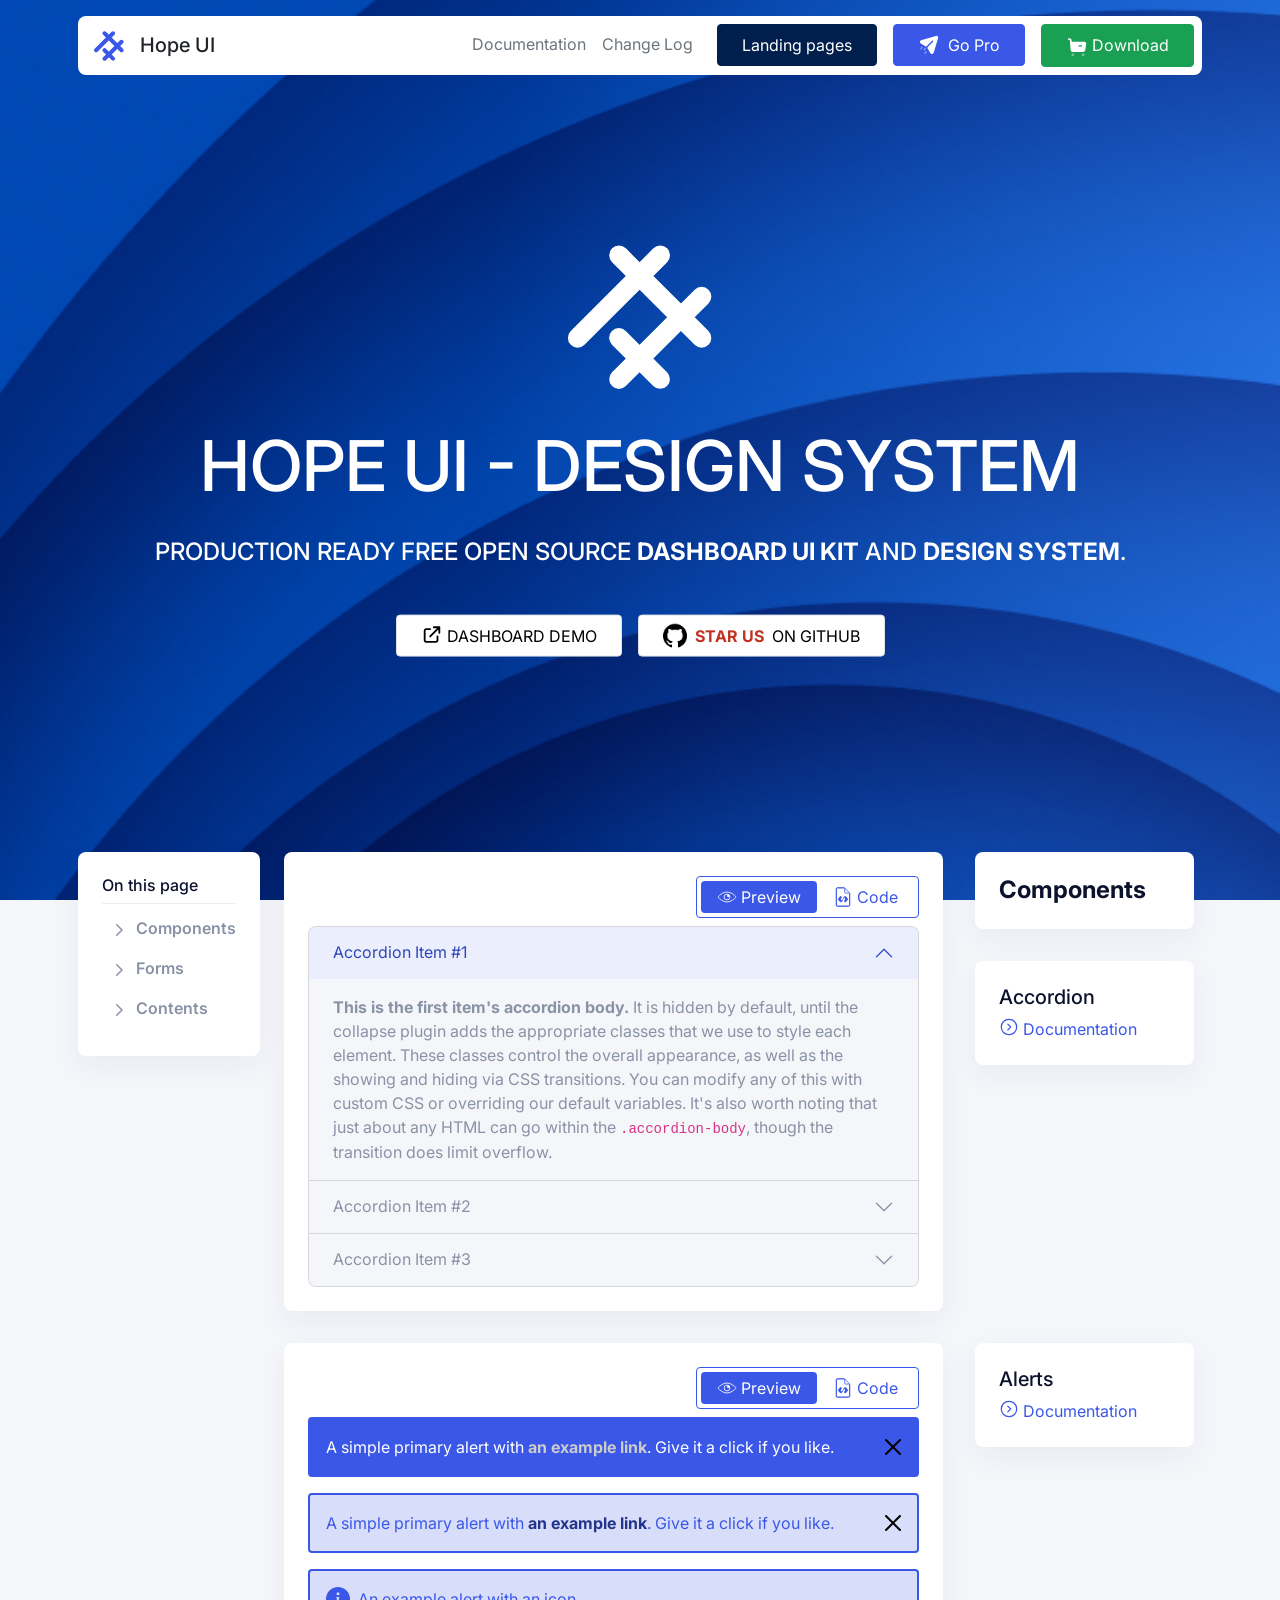
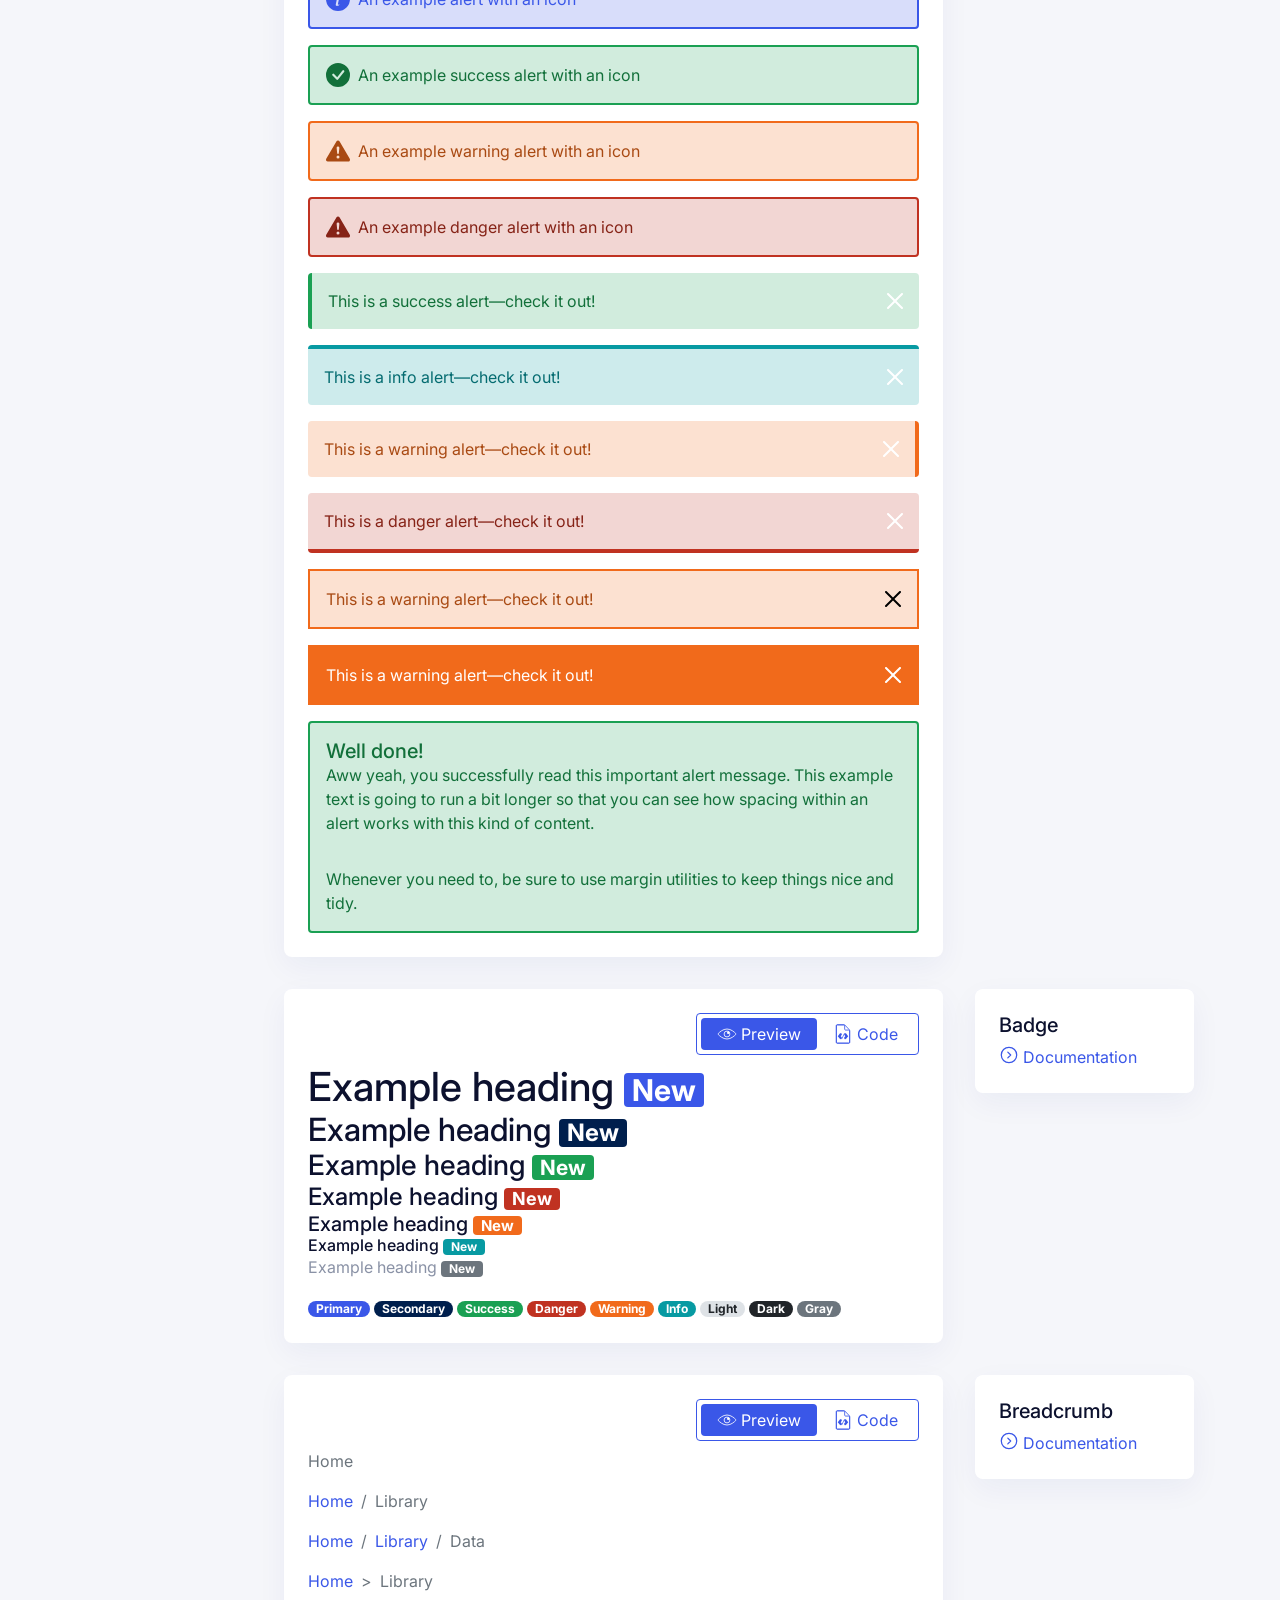
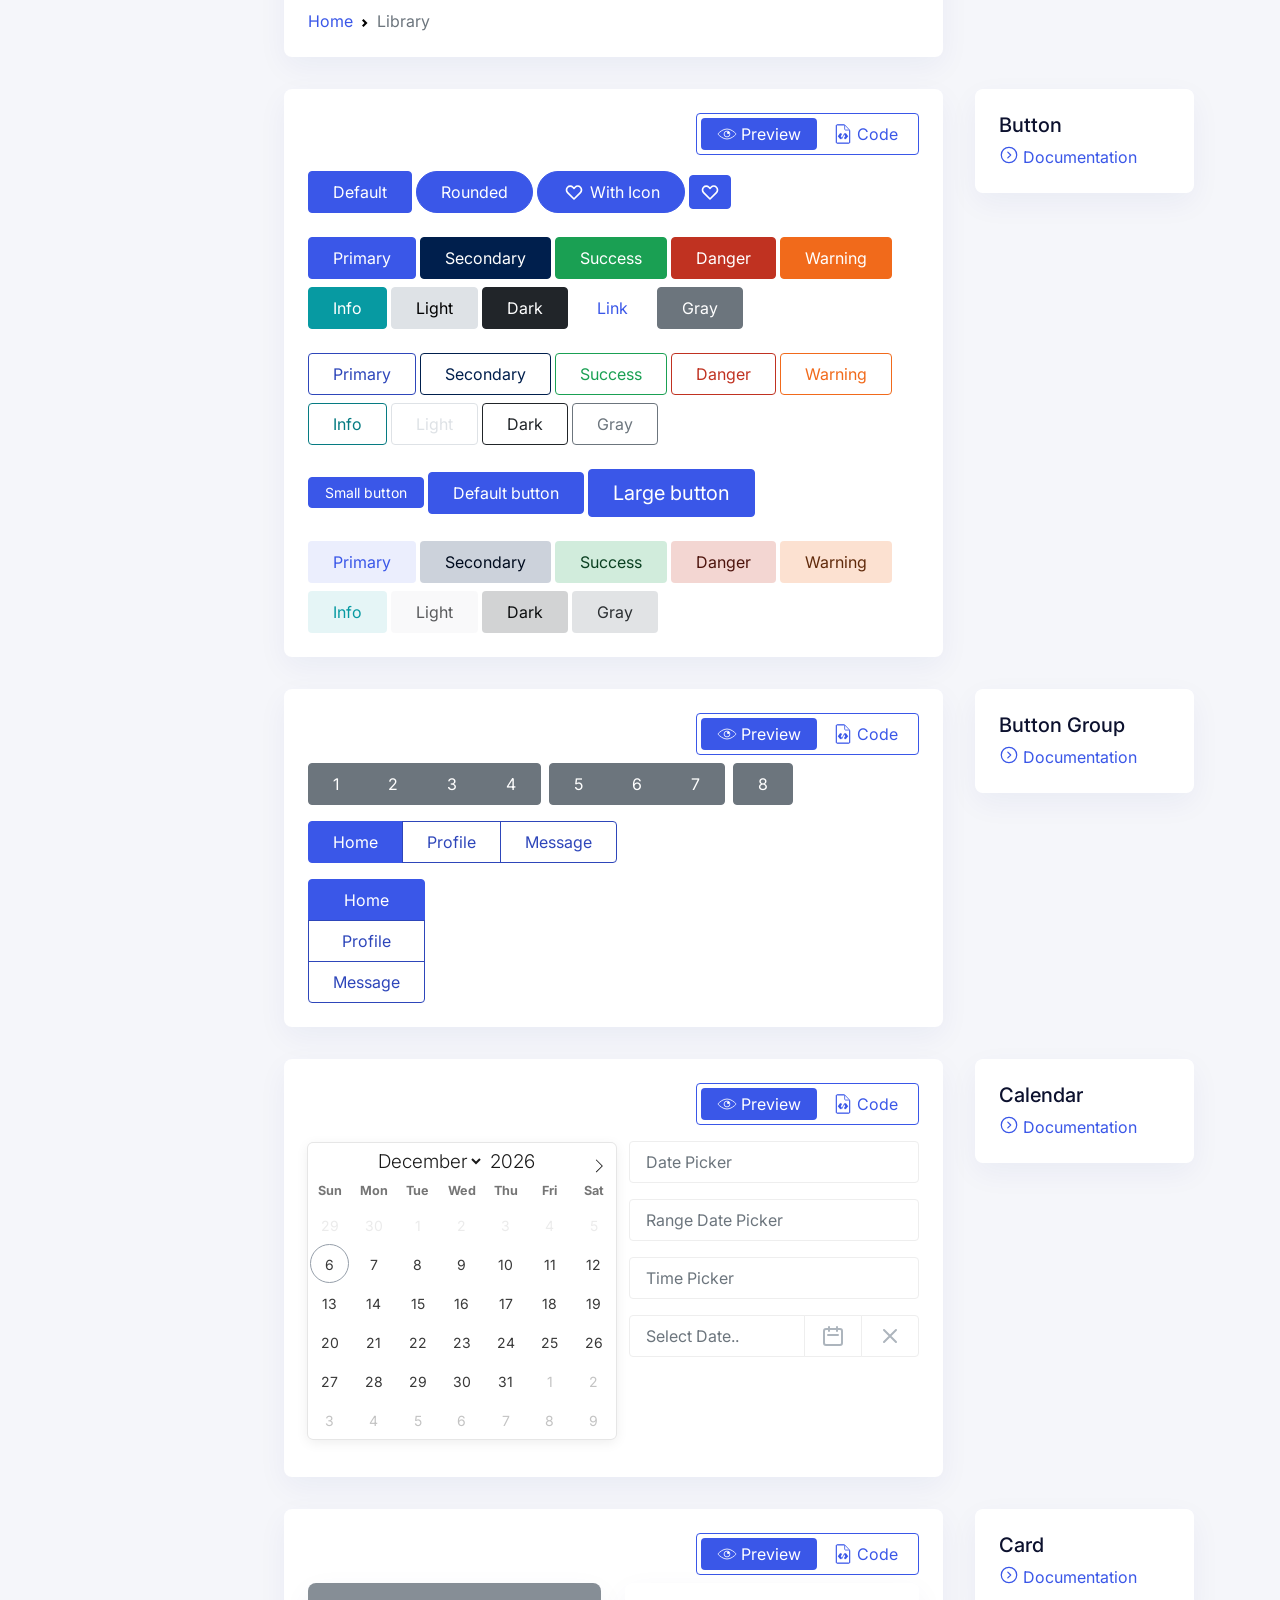
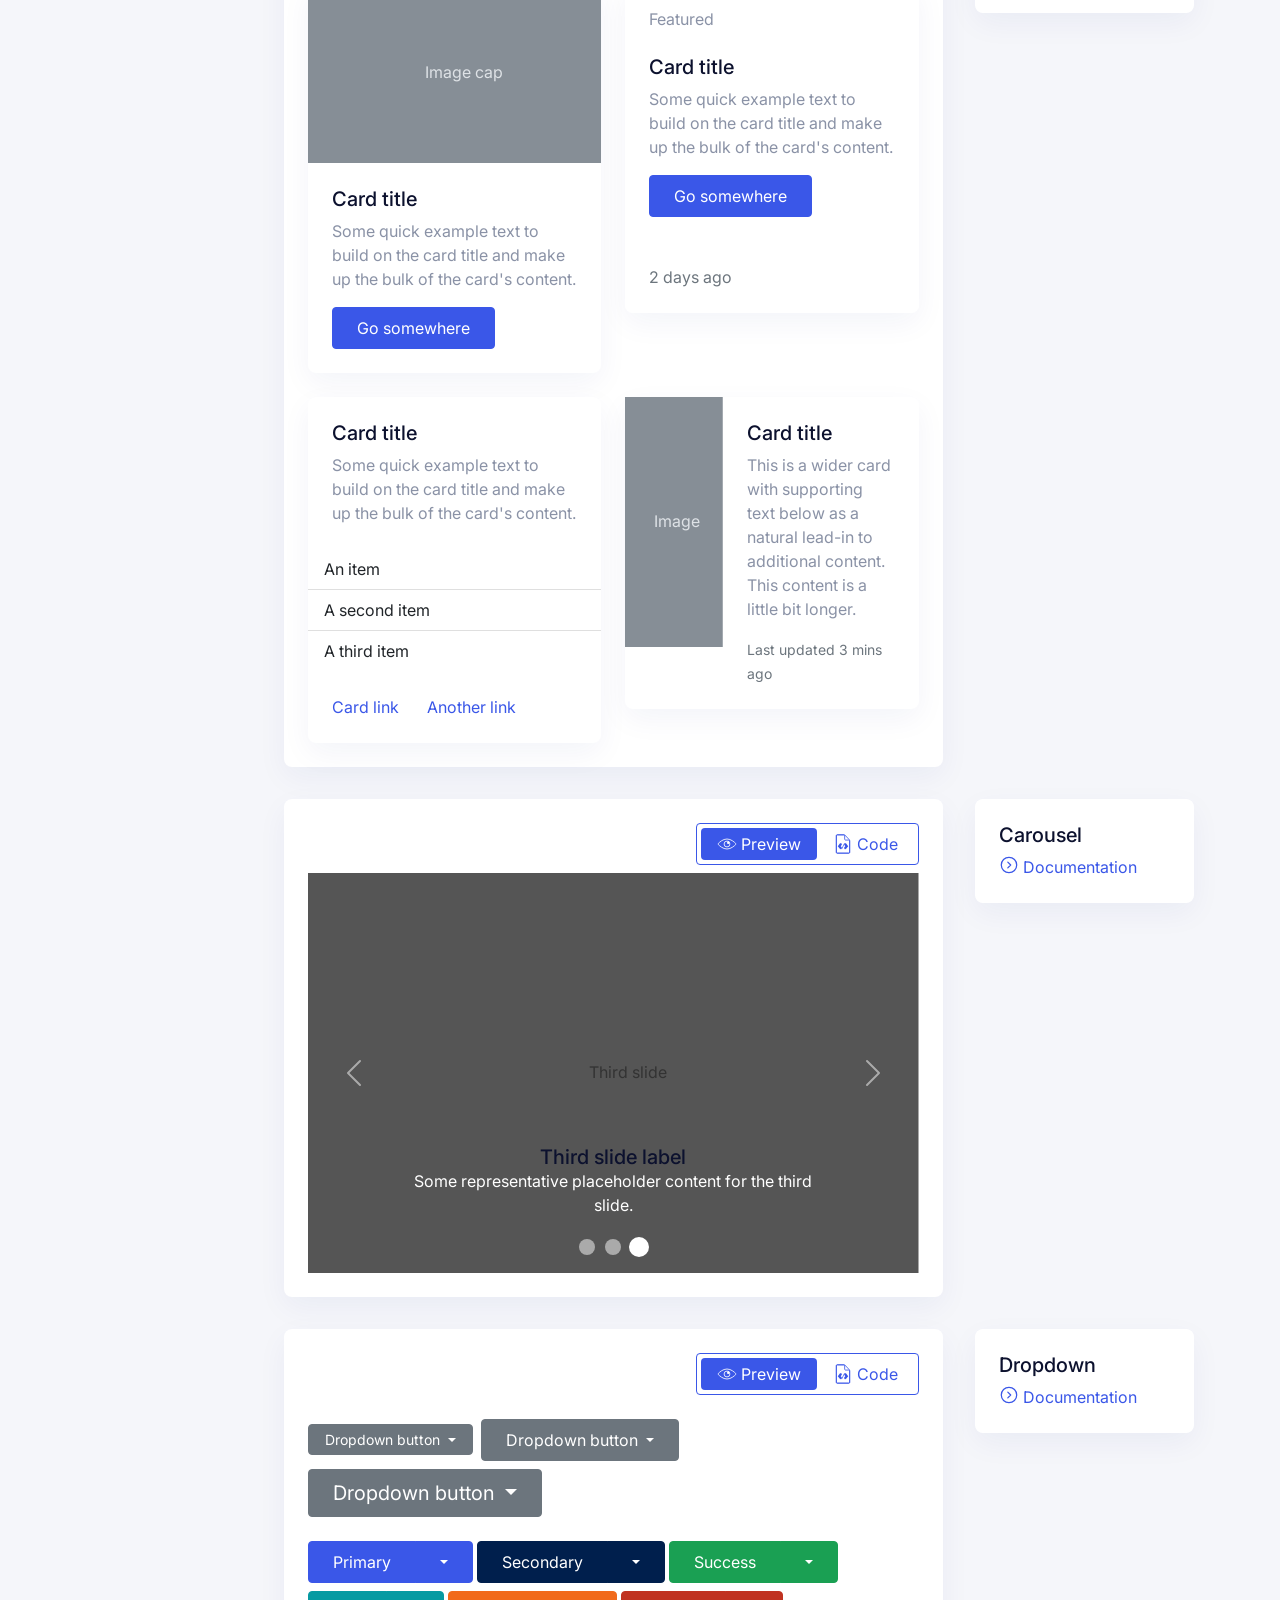
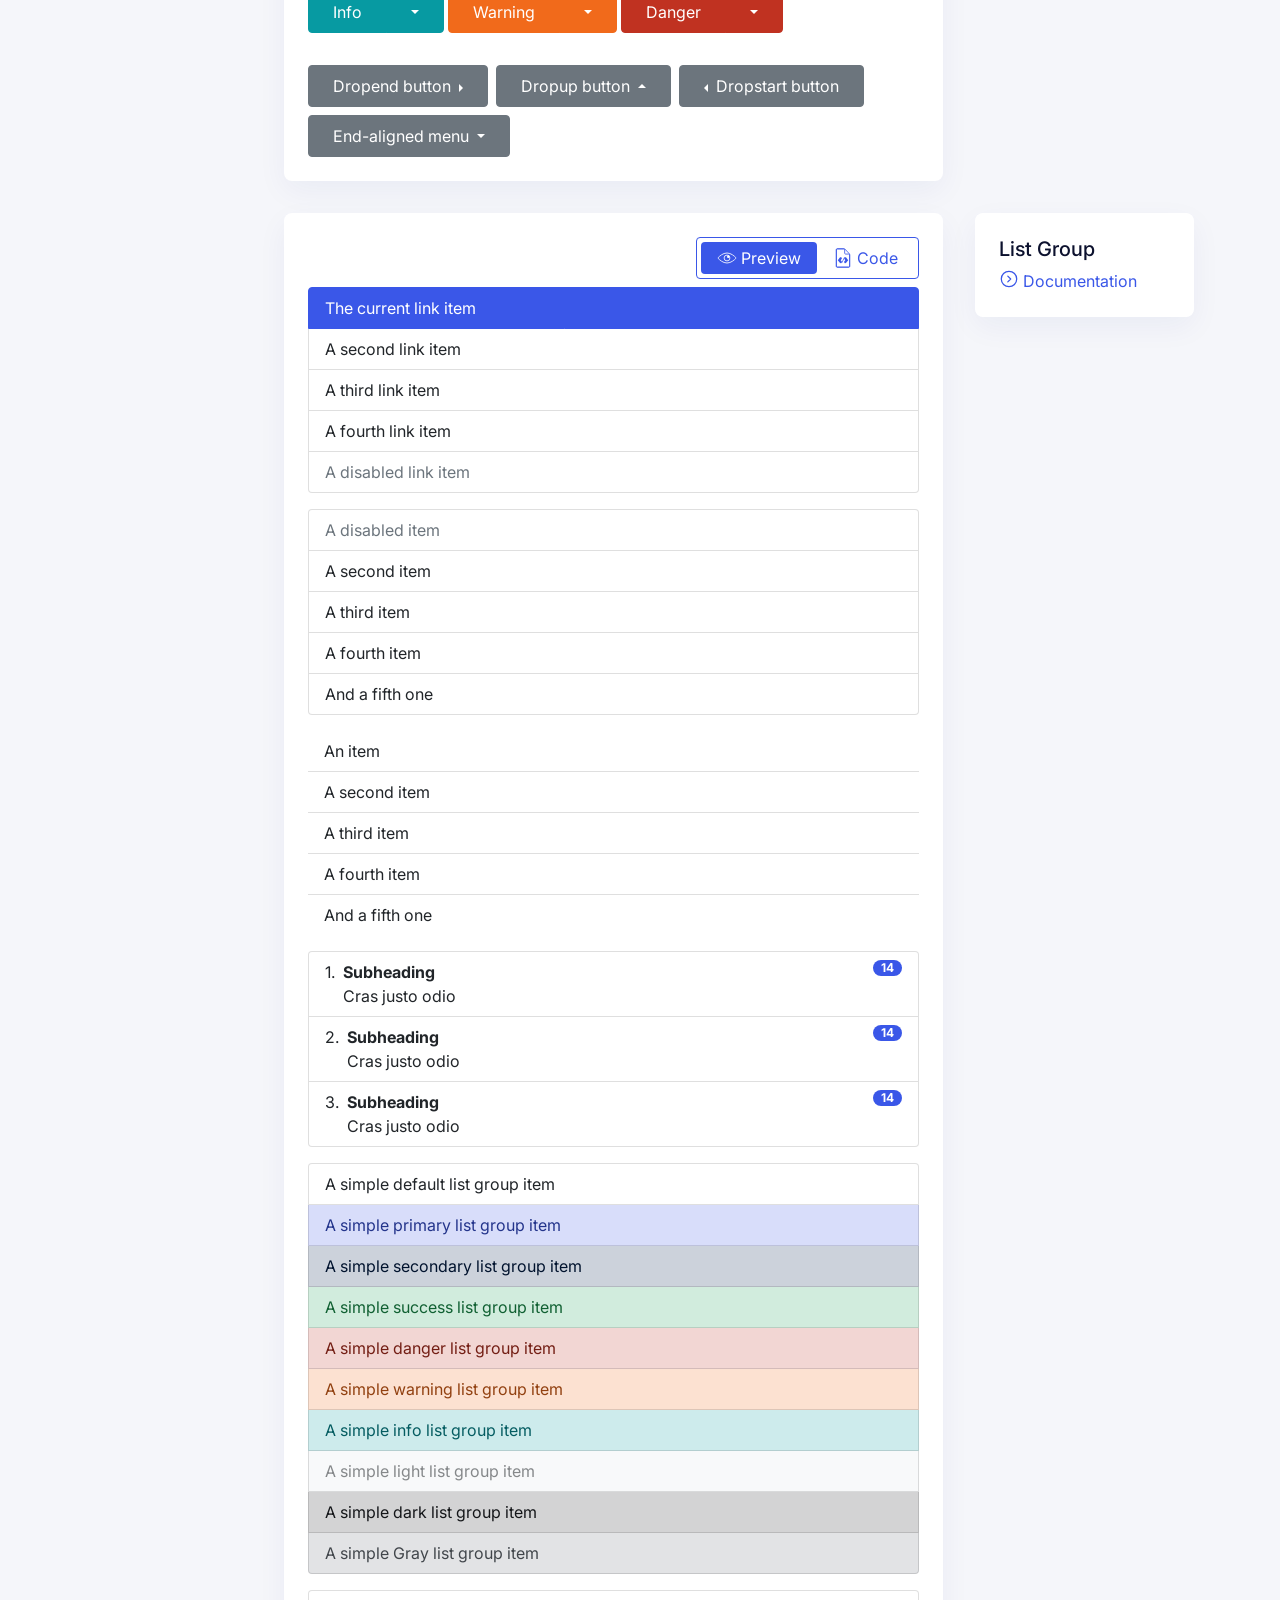
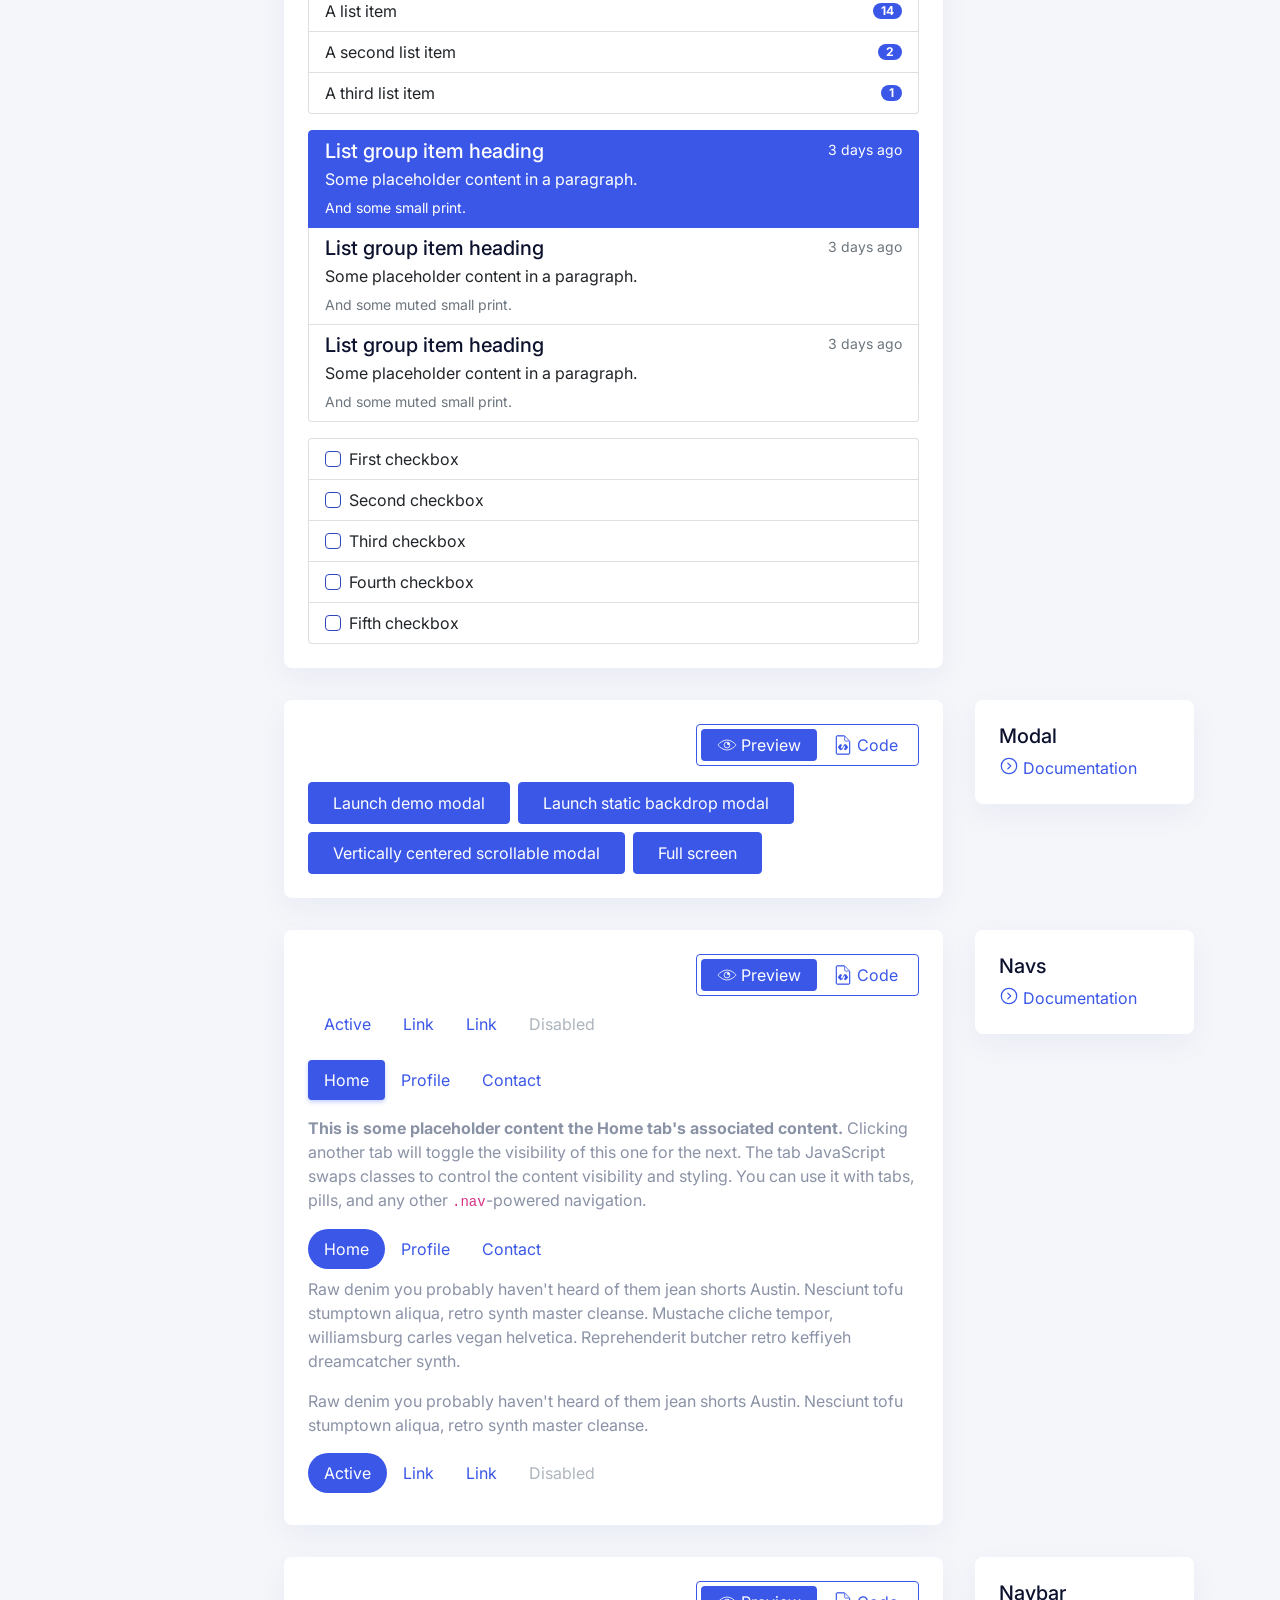
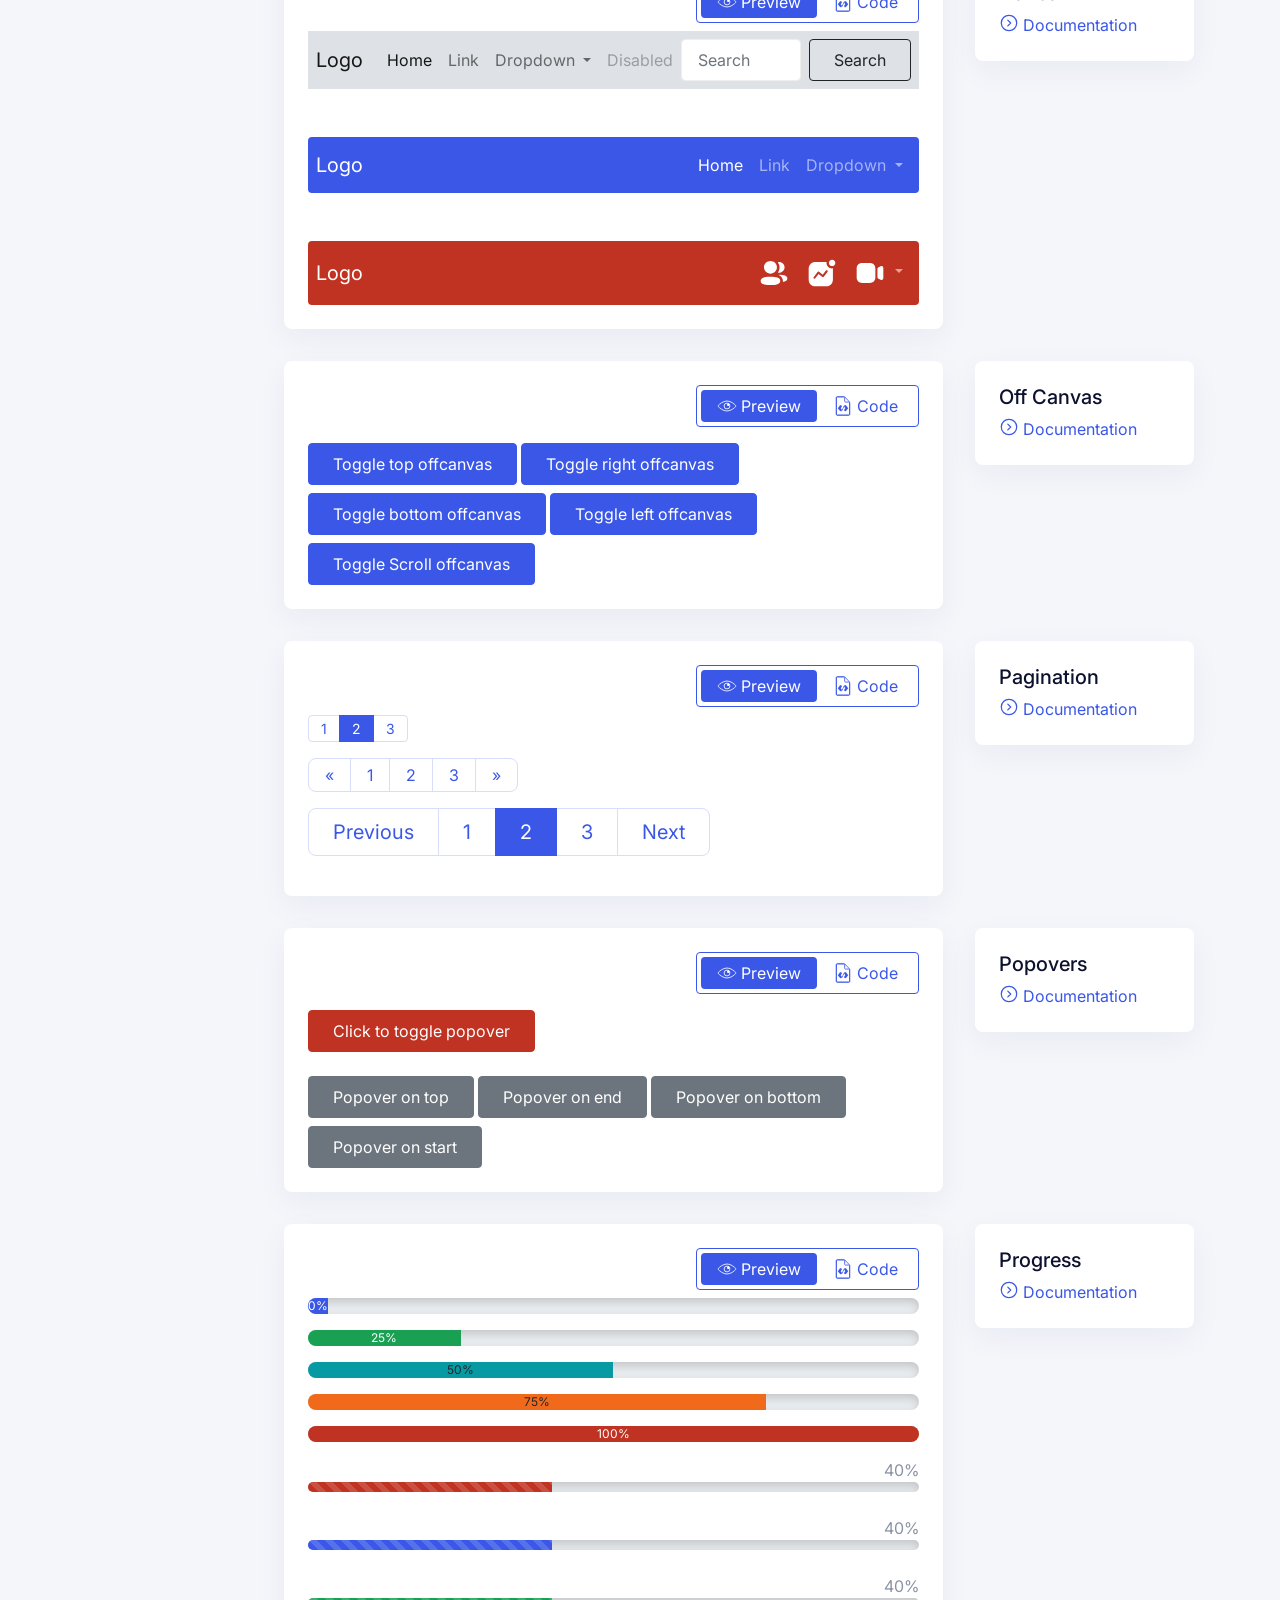
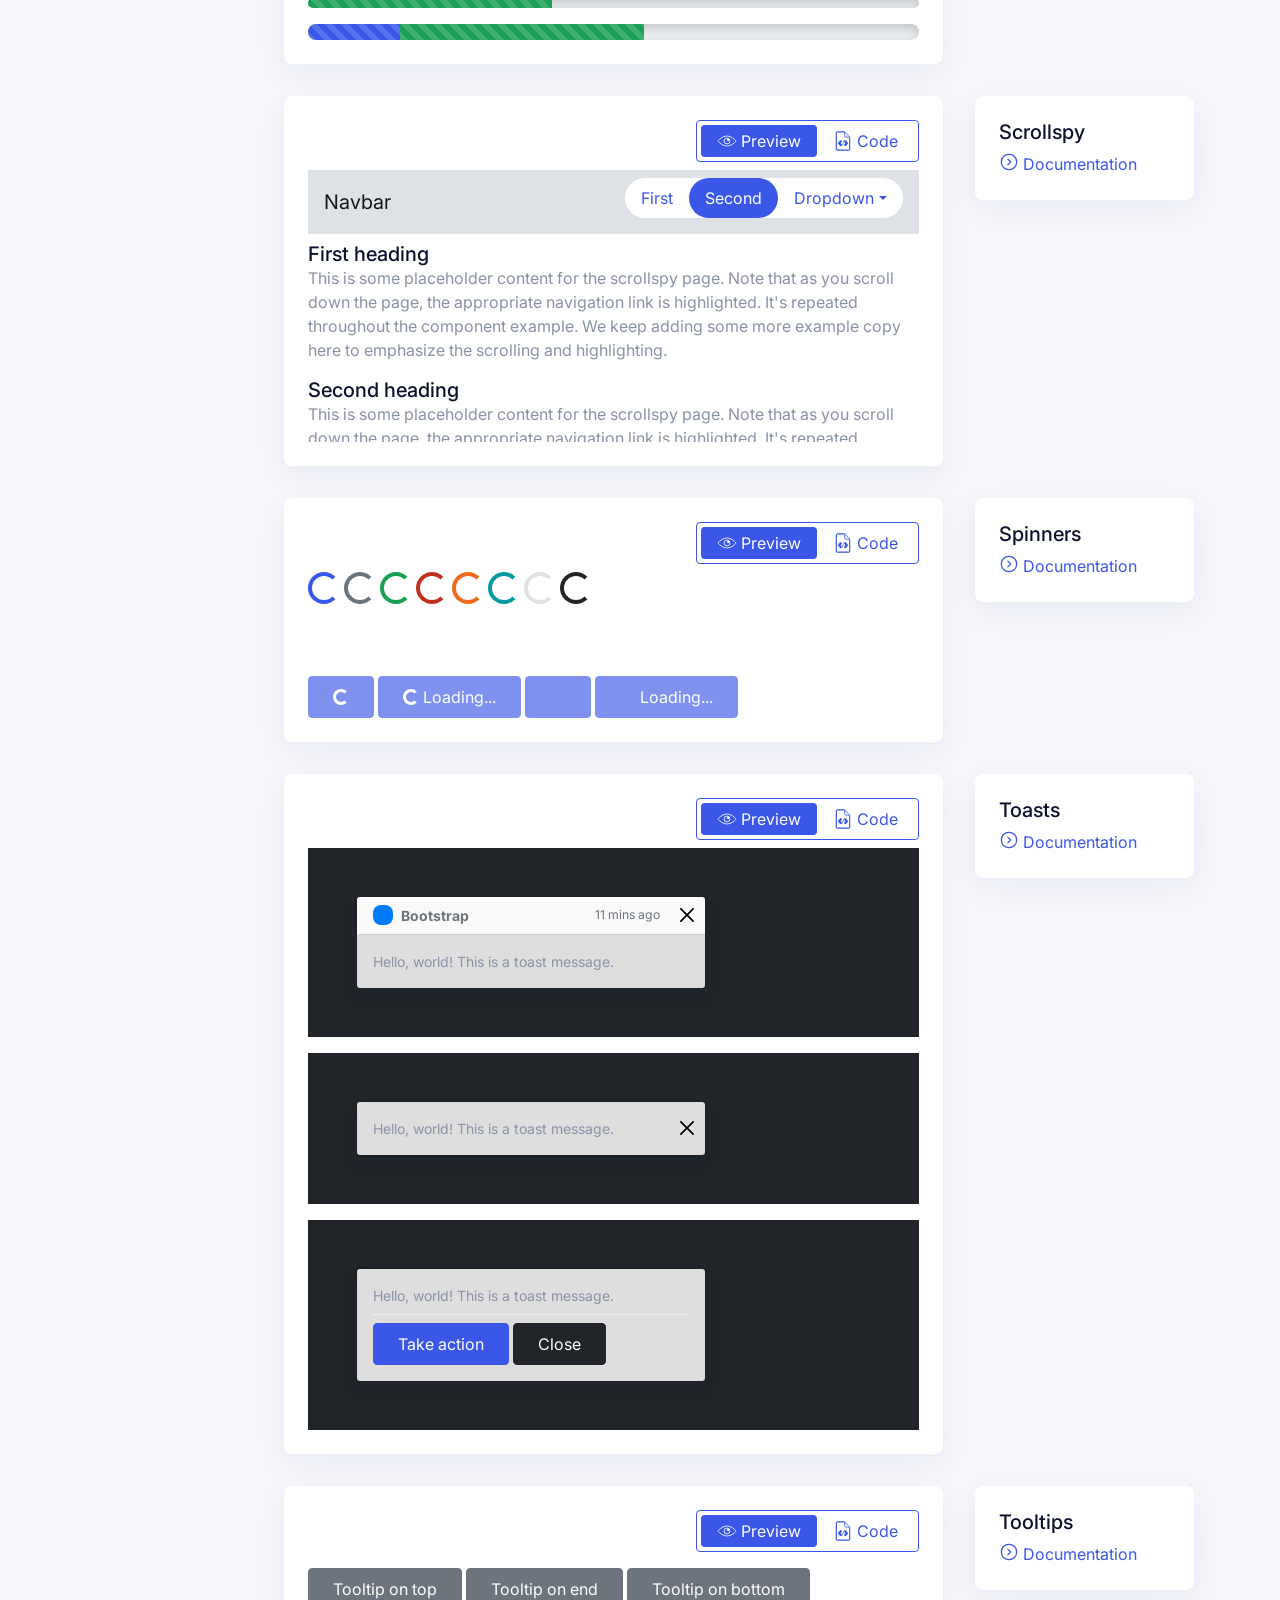
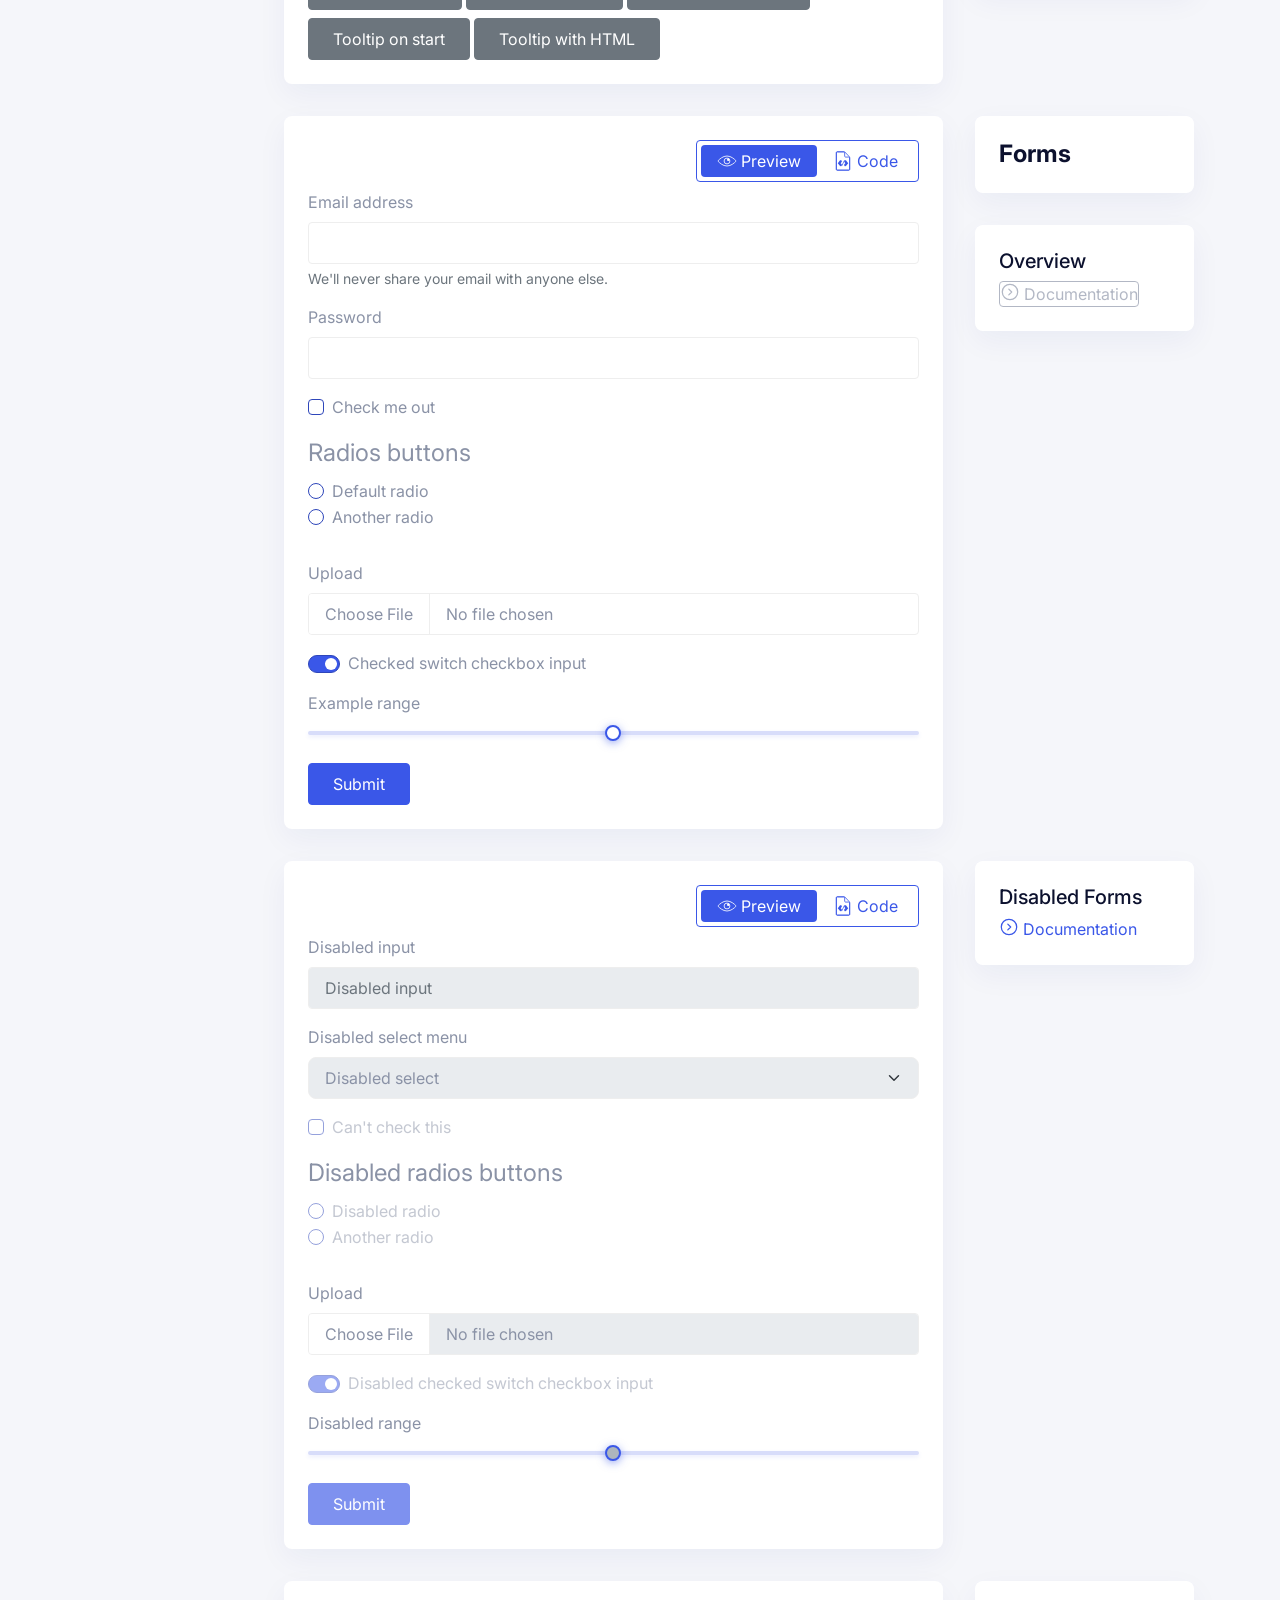
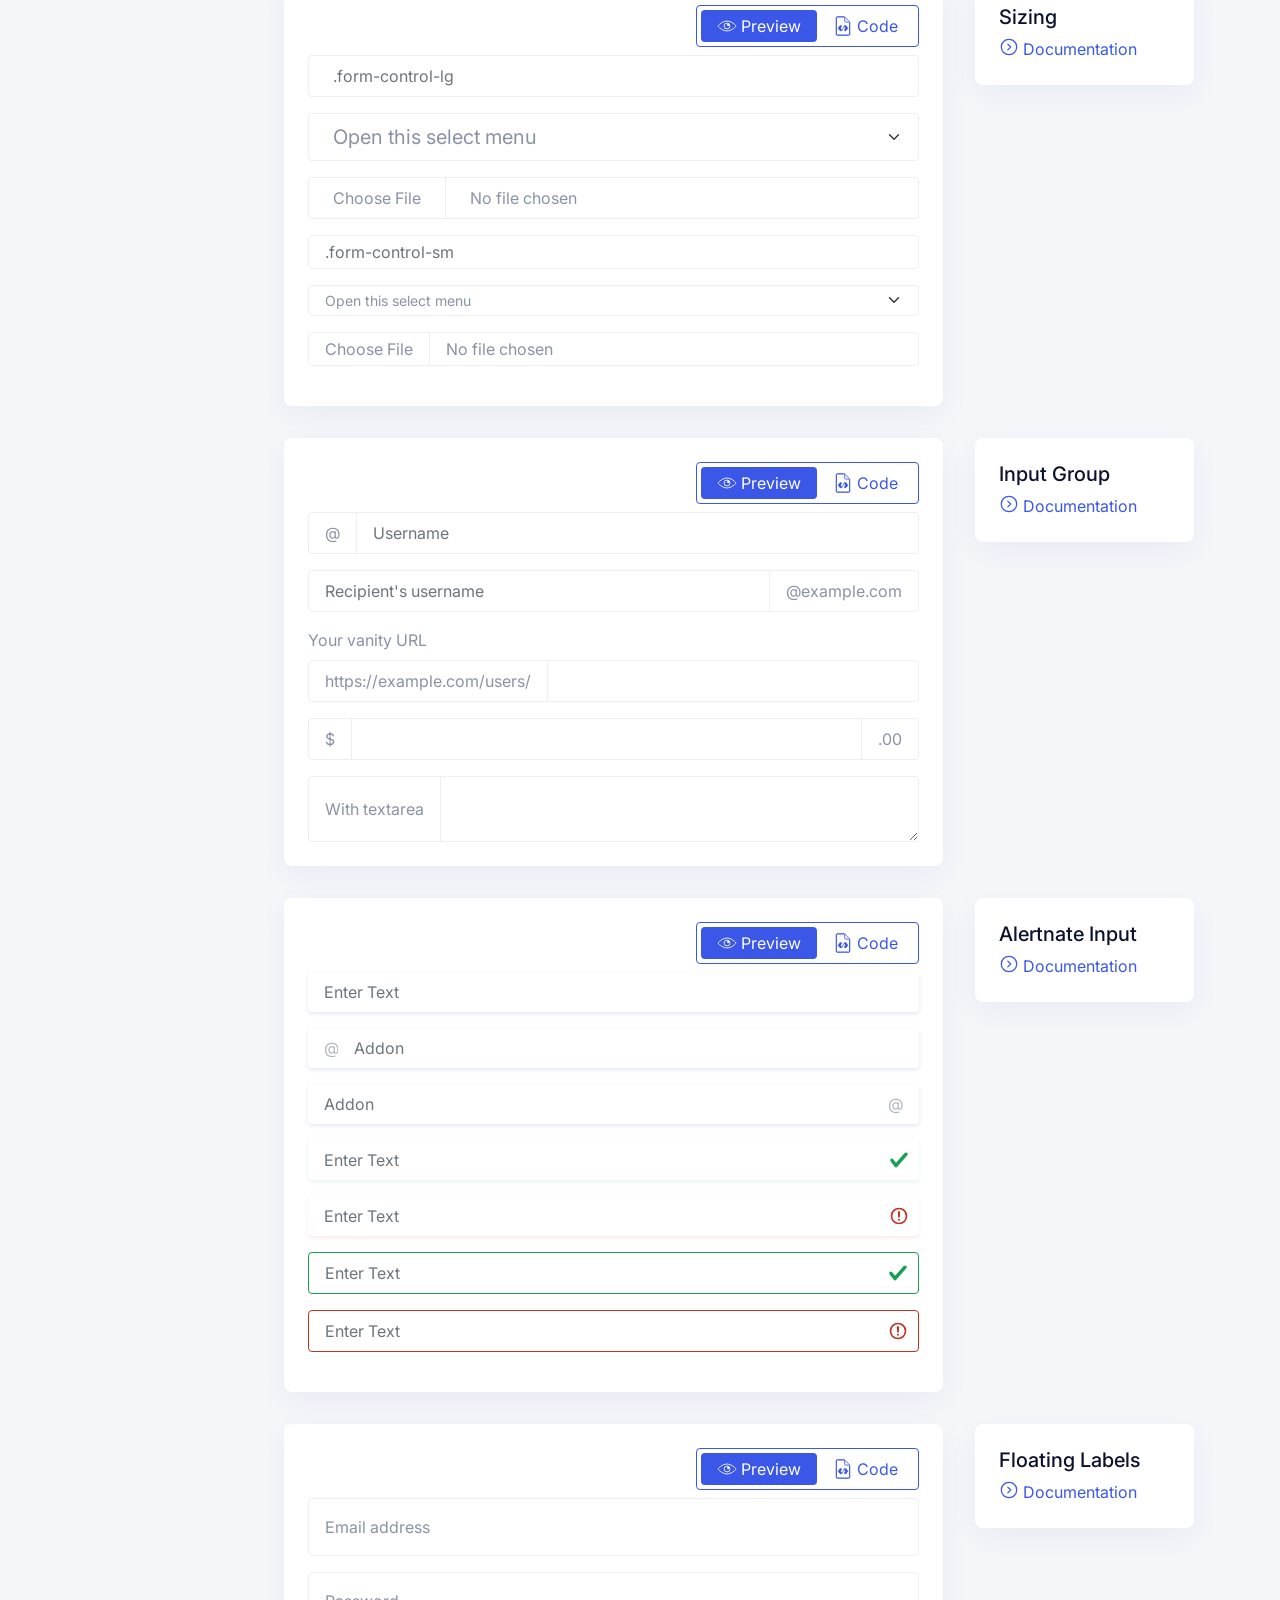
==== html/index.html @ 862b4bd9 "initial test" ====
<!doctype html>
<html lang="en" dir="ltr">
  <head>
    <meta charset="utf-8">
      <meta name="viewport" content="width=device-width, initial-scale=1, shrink-to-fit=no">
      <title>Hope UI | Responsive Bootstrap 5 Admin Dashboard Template</title>
      
      <!-- Favicon -->
      <link rel="shortcut icon" href="./assets/images/favicon.ico">
      
      <!-- Library / Plugin Css Build -->
      <link rel="stylesheet" href="./assets/css/core/libs.min.css">
      
      
      <!-- Hope Ui Design System Css -->
      <link rel="stylesheet" href="./assets/css/hope-ui.min.css?v=4.0.0">
      
      <!-- Custom Css -->
      <link rel="stylesheet" href="./assets/css/custom.min.css?v=4.0.0">
      
      <!-- Dark Css -->
      <link rel="stylesheet" href="./assets/css/dark.min.css">
      
      <!-- Customizer Css -->
      <link rel="stylesheet" href="./assets/css/customizer.min.css">
      
      <!-- RTL Css -->
      <link rel="stylesheet" href="./assets/css/rtl.min.css">
      
      <!-- Flatpickr css -->
      <link rel="stylesheet" href="./assets/vendor/flatpickr/dist/flatpickr.min.css">
      
        <!-- Google Tag Manager -->
        <script>(function(w,d,s,l,i){w[l]=w[l]||[];w[l].push({'gtm.start':
        new Date().getTime(),event:'gtm.js'});var f=d.getElementsByTagName(s)[0],
        j=d.createElement(s),dl=l!='dataLayer'?'&l='+l:'';j.async=true;j.src=
        'https://www.googletagmanager.com/gtm.js?id='+i+dl;f.parentNode.insertBefore(j,f);
        })(window,document,'script','dataLayer','GTM-WNGH9RL');window.tag_manager_event='dashboard-free-preview';window.tag_manager_product='HopeUI';</script>
        <!-- End Google Tag Manager -->
  </head>
  <body class="uikit " data-bs-spy="scroll" data-bs-target="#elements-section" data-bs-offset="0" tabindex="0">
    <!-- loader Start -->
    <div id="loading">
      <div class="loader simple-loader">
          <div class="loader-body">
          </div>
      </div>    </div>
    <!-- loader END -->
    
      <div class="wrapper">
    <span class="uisheet screen-darken"></span>
    <div class="header" style="background: url('./assets/images/dashboard/top-image.jpg'); background-size: cover; background-repeat: no-repeat; height: 100vh;position: relative;">
        <div class="main-img">
            <div class="container">
                <svg class="icon-150"  width="150" viewBox="0 0 55 55" fill="none" xmlns="http://www.w3.org/2000/svg">
                    <rect x="-0.423828" y="34.5762" width="50" height="7.14286" rx="3.57143" transform="rotate(-45 -0.423828 34.5762)" fill="white"/>
                    <rect x="14.7295" y="49.7266" width="50" height="7.14286" rx="3.57143" transform="rotate(-45 14.7295 49.7266)" fill="white"/>
                    <rect x="19.7432" y="29.4902" width="28.5714" height="7.14286" rx="3.57143" transform="rotate(45 19.7432 29.4902)" fill="white"/>
                    <rect x="19.7783" y="-0.779297" width="50" height="7.14286" rx="3.57143" transform="rotate(45 19.7783 -0.779297)" fill="white"/>
                </svg>
                <h1 class="my-4">
                    <span>Hope UI - Design System</span>
                </h1>
                <h4 class="mb-5 text-white">Production ready FREE Open Source <b>Dashboard UI Kit</b> and <b>Design System</b>.</h4>
                <div class="d-flex justify-content-center align-items-center">
                    <div>
                        <a class="bg-white btn btn-light d-flex" target="_blank" href="./dashboard/index.html">
                        <svg  width="22"  class="me-1 icon-22" xmlns="http://www.w3.org/2000/svg" fill="none" viewBox="0 0 24 24" stroke="currentColor">
                            <path stroke-linecap="round" stroke-linejoin="round" stroke-width="2" d="M10 6H6a2 2 0 00-2 2v10a2 2 0 002 2h10a2 2 0 002-2v-4M14 4h6m0 0v6m0-6L10 14" />
                        </svg>
                        Dashboard Demo</a>
                    </div>
                    <div class="ms-3">
                        <a class="bg-white btn btn-light d-flex" target="_blank" href="https://github.com/iqonicdesignofficial/hope-ui-design-system"><img src="./assets/images/brands/23.png" width="24px" height="24px"><span class="mx-2 text-danger fw-bold">STAR US</span> <span>ON GITHUB</span></a>
                    </div>
                </div>

            </div>
        </div>
        <div class="container">
            <nav class="rounded nav navbar navbar-expand-lg navbar-light top-1">
                <div class="container-fluid">
                    <a class="mx-2 navbar-brand" href="#">
                        
                        <!--Logo start-->
                        <div class="logo-main">
                            <div class="logo-normal">
                                <svg class="text-primary icon-30" viewBox="0 0 30 30" fill="none" xmlns="http://www.w3.org/2000/svg">
                                    <rect x="-0.757324" y="19.2427" width="28" height="4" rx="2" transform="rotate(-45 -0.757324 19.2427)" fill="currentColor"/>
                                    <rect x="7.72803" y="27.728" width="28" height="4" rx="2" transform="rotate(-45 7.72803 27.728)" fill="currentColor"/>
                                    <rect x="10.5366" y="16.3945" width="16" height="4" rx="2" transform="rotate(45 10.5366 16.3945)" fill="currentColor"/>
                                    <rect x="10.5562" y="-0.556152" width="28" height="4" rx="2" transform="rotate(45 10.5562 -0.556152)" fill="currentColor"/>
                                </svg>
                            </div>
                            <div class="logo-mini">
                                <svg class="text-primary icon-30" viewBox="0 0 30 30" fill="none" xmlns="http://www.w3.org/2000/svg">
                                    <rect x="-0.757324" y="19.2427" width="28" height="4" rx="2" transform="rotate(-45 -0.757324 19.2427)" fill="currentColor"/>
                                    <rect x="7.72803" y="27.728" width="28" height="4" rx="2" transform="rotate(-45 7.72803 27.728)" fill="currentColor"/>
                                    <rect x="10.5366" y="16.3945" width="16" height="4" rx="2" transform="rotate(45 10.5366 16.3945)" fill="currentColor"/>
                                    <rect x="10.5562" y="-0.556152" width="28" height="4" rx="2" transform="rotate(45 10.5562 -0.556152)" fill="currentColor"/>
                                </svg>
                            </div>
                        </div>
                        <!--logo End-->
                        
                        
                        
                        
                        <h5 class="logo-title">Hope UI</h5>
                    </a>
                    <button class="navbar-toggler" type="button" data-bs-toggle="collapse" data-bs-target="#navbar-2" aria-controls="navbar-2" aria-expanded="false" aria-label="Toggle navigation">
                        <span class="navbar-toggler-icon"></span>
                    </button>
                    <div class="collapse navbar-collapse" id="navbar-2">
                        <ul class="mb-2 navbar-nav ms-auto mb-lg-0 d-flex align-items-start">
                            <li class="nav-item">
                                <a class="nav-link" aria-current="page" href="https://templates.iqonic.design/hope-ui/documentation/html/dist/main/" target="_blank">Documentation</a>
                            </li>
                            <li class="nav-item me-3">
                                <a class="nav-link" aria-current="page" href="https://templates.iqonic.design/hope-ui/documentation/html/dist/main/change-log.html" target="_blank">Change Log</a>
                            </li>
                              <li class="nav-item me-3">
                                <a class="btn btn-secondary d-flex align-items-center" aria-current="page" href="./landing-pages/index.html" target="_blank">
                                    Landing pages
                                </a>
                            </li>
                            <li class="nav-item me-3">
                                <a class="btn btn-primary d-flex align-items-center" aria-current="page" href="https://hopeui.iqonic.design/pro/" target="_blank">

                                    <svg class="icon-22 me-2" width="22"  viewBox="0 0 24 24" fill="none" xmlns="http://www.w3.org/2000/svg">
                                        <path d="M21.4274 2.5783C20.9274 2.0673 20.1874 1.8783 19.4974 2.0783L3.40742 6.7273C2.67942 6.9293 2.16342 7.5063 2.02442 8.2383C1.88242 8.9843 2.37842 9.9323 3.02642 10.3283L8.05742 13.4003C8.57342 13.7163 9.23942 13.6373 9.66642 13.2093L15.4274 7.4483C15.7174 7.1473 16.1974 7.1473 16.4874 7.4483C16.7774 7.7373 16.7774 8.2083 16.4874 8.5083L10.7164 14.2693C10.2884 14.6973 10.2084 15.3613 10.5234 15.8783L13.5974 20.9283C13.9574 21.5273 14.5774 21.8683 15.2574 21.8683C15.3374 21.8683 15.4274 21.8683 15.5074 21.8573C16.2874 21.7583 16.9074 21.2273 17.1374 20.4773L21.9074 4.5083C22.1174 3.8283 21.9274 3.0883 21.4274 2.5783Z" fill="currentColor"></path>
                                        <path opacity="0.4" fill-rule="evenodd" clip-rule="evenodd" d="M3.01049 16.8079C2.81849 16.8079 2.62649 16.7349 2.48049 16.5879C2.18749 16.2949 2.18749 15.8209 2.48049 15.5279L3.84549 14.1619C4.13849 13.8699 4.61349 13.8699 4.90649 14.1619C5.19849 14.4549 5.19849 14.9299 4.90649 15.2229L3.54049 16.5879C3.39449 16.7349 3.20249 16.8079 3.01049 16.8079ZM6.77169 18.0003C6.57969 18.0003 6.38769 17.9273 6.24169 17.7803C5.94869 17.4873 5.94869 17.0133 6.24169 16.7203L7.60669 15.3543C7.89969 15.0623 8.37469 15.0623 8.66769 15.3543C8.95969 15.6473 8.95969 16.1223 8.66769 16.4153L7.30169 17.7803C7.15569 17.9273 6.96369 18.0003 6.77169 18.0003ZM7.02539 21.5683C7.17139 21.7153 7.36339 21.7883 7.55539 21.7883C7.74739 21.7883 7.93939 21.7153 8.08539 21.5683L9.45139 20.2033C9.74339 19.9103 9.74339 19.4353 9.45139 19.1423C9.15839 18.8503 8.68339 18.8503 8.39039 19.1423L7.02539 20.5083C6.73239 20.8013 6.73239 21.2753 7.02539 21.5683Z" fill="currentColor"></path>
                                    </svg>
                                    Go Pro
                                </a>
                            </li>
                            <li class="nav-item">
                                <a class="btn btn-success" aria-current="page" href="https://iqonic.design/product/admin-templates/hope-ui-admin-free-open-source-bootstrap-admin-template/" target="_blank">
                                    <svg class="icon-22" width="22" height="22" viewBox="0 0 24 24" fill="none" xmlns="http://www.w3.org/2000/svg">
                                        <path opacity="0.4" fill-rule="evenodd" clip-rule="evenodd" d="M5.91064 20.5886C5.91064 19.7486 6.59064 19.0686 7.43064 19.0686C8.26064 19.0686 8.94064 19.7486 8.94064 20.5886C8.94064 21.4186 8.26064 22.0986 7.43064 22.0986C6.59064 22.0986 5.91064 21.4186 5.91064 20.5886ZM17.1606 20.5886C17.1606 19.7486 17.8406 19.0686 18.6806 19.0686C19.5106 19.0686 20.1906 19.7486 20.1906 20.5886C20.1906 21.4186 19.5106 22.0986 18.6806 22.0986C17.8406 22.0986 17.1606 21.4186 17.1606 20.5886Z" fill="currentColor"></path>
                                        <path fill-rule="evenodd" clip-rule="evenodd" d="M20.1907 6.34909C20.8007 6.34909 21.2007 6.55909 21.6007 7.01909C22.0007 7.47909 22.0707 8.13909 21.9807 8.73809L21.0307 15.2981C20.8507 16.5591 19.7707 17.4881 18.5007 17.4881H7.59074C6.26074 17.4881 5.16074 16.4681 5.05074 15.1491L4.13074 4.24809L2.62074 3.98809C2.22074 3.91809 1.94074 3.52809 2.01074 3.12809C2.08074 2.71809 2.47074 2.44809 2.88074 2.50809L5.26574 2.86809C5.60574 2.92909 5.85574 3.20809 5.88574 3.54809L6.07574 5.78809C6.10574 6.10909 6.36574 6.34909 6.68574 6.34909H20.1907ZM14.1307 11.5481H16.9007C17.3207 11.5481 17.6507 11.2081 17.6507 10.7981C17.6507 10.3781 17.3207 10.0481 16.9007 10.0481H14.1307C13.7107 10.0481 13.3807 10.3781 13.3807 10.7981C13.3807 11.2081 13.7107 11.5481 14.1307 11.5481Z" fill="currentColor"></path>
                                    </svg>
                                    Download
                                </a>
                            </li>
                        </ul>
                    </div>
                </div>
            </nav>
        </div>
    </div>
    <div class="container body-class-1">
        <aside class="mb-5 mobile-offcanvas bd-aside card iq-document-card sticky-xl-top text-muted align-self-start" id="left-side-bar">
            <div class="p-0 offcanvas-header">  
                <button class="btn-close float-end"></button>
            </div>
            <h2 class="pb-2 h6 border-bottom">On this page</h2>
            <nav class="small" id="elements-section">
                <ul class="mb-0 list-unstyled">
                    <li class="mt-2">
                        <button class="btn d-inline-flex align-items-center collapsed" data-bs-toggle="collapse" aria-expanded="false" data-bs-target="#components-collapse" aria-controls="components-collapse">
                            <i class="right-icon me-2">
                                <svg class="icon-18" xmlns="http://www.w3.org/2000/svg" width="18" fill="none" viewBox="0 0 24 24" stroke="currentColor">
                                    <path stroke-linecap="round" stroke-linejoin="round" stroke-width="2" d="M9 5l7 7-7 7"></path>
                                </svg>
                            </i>
                            Components
                        </button>
                        <ul class="list-unstyled ps-3 collapse" id="components-collapse" style="">
                            <li><a class="rounded nav-link d-inline-flex align-items-center" href="#accordion">Accordion</a></li>
                            <li><a class="rounded nav-link d-inline-flex align-items-center" href="#alerts">Alerts</a></li>
                            <li><a class="rounded nav-link d-inline-flex align-items-center" href="#badge">Badge</a></li>
                            <li><a class="rounded nav-link d-inline-flex align-items-center" href="#breadcrumb">Breadcrumb</a></li>
                            <li><a class="rounded nav-link d-inline-flex align-items-center" href="#buttons">Buttons</a></li>
                            <li><a class="rounded nav-link d-inline-flex align-items-center" href="#button-group">Button Group</a></li>
                            <li><a class="rounded nav-link d-inline-flex align-items-center" href="#calendar">Calendar</a></li>
                            <li><a class="rounded nav-link d-inline-flex align-items-center" href="#card">Card</a></li>
                            <li><a class="rounded nav-link d-inline-flex align-items-center" href="#carousel">Carousel</a></li>
                            <li><a class="rounded nav-link d-inline-flex align-items-center" href="#dropdowns">Dropdowns</a></li>
                            <li><a class="rounded nav-link d-inline-flex align-items-center" href="#list-group">List Group</a></li>
                            <li><a class="rounded nav-link d-inline-flex align-items-center" href="#modal">Modal</a></li>
                            <li><a class="rounded nav-link d-inline-flex align-items-center" href="#navs">Navs</a></li>
                            <li><a class="rounded nav-link d-inline-flex align-items-center" href="#navbar">Navbar</a></li>
                            <li><a class="rounded nav-link d-inline-flex align-items-center" href="#off-canvas">Off Canvas</a></li>
                            <li><a class="rounded nav-link d-inline-flex align-items-center" href="#pagination">Pagination</a></li>
                            <li><a class="rounded nav-link d-inline-flex align-items-center" href="#popovers">Popovers</a></li>
                            <li><a class="rounded nav-link d-inline-flex align-items-center" href="#progress">Progress</a></li>
                            <li><a class="rounded nav-link d-inline-flex align-items-center" href="#scrollspy">Scrollspy</a></li>
                            <li><a class="rounded nav-link d-inline-flex align-items-center" href="#spinners">Spinners</a></li>
                            <li><a class="rounded nav-link d-inline-flex align-items-center" href="#toasts">Toasts</a></li>
                            <li><a class="rounded nav-link d-inline-flex align-items-center" href="#tooltips">Tooltips</a></li>
                        </ul>
                    </li>
                    <li class="my-2">
                        <button class="btn d-inline-flex align-items-center collapsed" data-bs-toggle="collapse" aria-expanded="false" data-bs-target="#forms-collapse" aria-controls="forms-collapse">
                            <i class="right-icon me-2">
                                <svg class="icon-18" xmlns="http://www.w3.org/2000/svg" width="18" fill="none" viewBox="0 0 24 24" stroke="currentColor">
                                    <path stroke-linecap="round" stroke-linejoin="round" stroke-width="2" d="M9 5l7 7-7 7"></path>
                                </svg>
                            </i>
                            Forms
                        </button>
                        <ul class="list-unstyled ps-3 collapse" id="forms-collapse" style="">
                            <li><a class="rounded nav-link d-inline-flex align-items-center" href="#overview">Overview</a></li>
                            <li><a class="rounded nav-link d-inline-flex align-items-center" href="#disabled-forms">Disabled Forms</a></li>
                            <li><a class="rounded nav-link d-inline-flex align-items-center" href="#sizing">Sizing</a></li>
                            <li><a class="rounded nav-link d-inline-flex align-items-center" href="#input-group">Input Group</a></li>
                            <li><a class="rounded nav-link d-inline-flex align-items-center" href="#a-form-control">Alertnate Input</a></li>
                            <li><a class="rounded nav-link d-inline-flex align-items-center" href="#floating-labels">Floating Labels</a></li>
                            <li><a class="rounded nav-link d-inline-flex align-items-center" href="#a-floating-labels">Alertnate Float Labels</a></li>
                            <li><a class="rounded nav-link d-inline-flex align-items-center" href="#toggle-btn">Toggle Button</a></li>
                            <li><a class="rounded nav-link d-inline-flex align-items-center" href="#validation">Validation</a></li>
                        </ul>
                    </li>
                    <li class="mb-2">
                        <button class="btn d-inline-flex align-items-center collapsed" data-bs-toggle="collapse" aria-expanded="false" data-bs-target="#contents-collapse" aria-controls="contents-collapse">
                            <i class="right-icon me-2">
                                <svg class="icon-18" xmlns="http://www.w3.org/2000/svg" width="18" fill="none" viewBox="0 0 24 24" stroke="currentColor">
                                    <path stroke-linecap="round" stroke-linejoin="round" stroke-width="2" d="M9 5l7 7-7 7"></path>
                                </svg>
                            </i>
                            Contents
                        </button>
                        <ul class="list-unstyled ps-3 collapse" id="contents-collapse" style="">
                            <li><a class="rounded nav-link d-inline-flex align-items-center" href="#typography">Typography</a></li>
                            <li><a class="rounded nav-link d-inline-flex align-items-center" href="#images">Images</a></li>
                            <li><a class="rounded nav-link d-inline-flex align-items-center" href="#tables">Tables</a></li>
                            <li><a class="rounded nav-link d-inline-flex align-items-center" href="#figures">Figures</a></li>
                        </ul>
                    </li>                    
                </ul>
            </nav>
        </aside>
        <div class="bd-cheatsheet container-fluid bg-trasprent">
            <section id="components">
                <div class="iq-side-content sticky-xl-top">
                    <div class="card">
                        <div class="card-body">
                            <h4 class="fw-bold">
                                Components
                            </h4>
                        </div>
                    </div>
                </div>
                <article id="accordion">
                    <div class="bd-heading sticky-xl-top align-self-start">
                        <div class="card">
                            <div class="card-body">
                                <h5>Accordion</h5>
                                <div class="mt-2 d-flex align-items-center">
                                    <a class="d-flex" href="https://templates.iqonic.design/hope-ui/documentation/html/dist/components/accordion.html" target="_blank">
                                        <svg  width="20" class="me-1 icon-20" viewBox="0 0 24 24" fill="none" xmlns="http://www.w3.org/2000/svg">
                                            <path fill-rule="evenodd" clip-rule="evenodd" d="M12 21.2498C17.108 21.2498 21.25 17.1088 21.25 11.9998C21.25 6.89176 17.108 2.74976 12 2.74976C6.892 2.74976 2.75 6.89176 2.75 11.9998C2.75 17.1088 6.892 21.2498 12 21.2498Z" stroke="currentColor" stroke-width="1.5" stroke-linecap="round" stroke-linejoin="round"></path>
                                            <path d="M10.5576 15.4709L14.0436 11.9999L10.5576 8.52895" stroke="currentColor" stroke-width="1.5" stroke-linecap="round" stroke-linejoin="round"></path>
                                        </svg>
                                        <span>Documentation</span>
                                    </a>
                                </div>
                            </div>
                        </div>
                    </div>

                    <div class="card iq-document-card iq-doc-head">
                        <div class="d-flex justify-content-end">
                            <ul class="nav nav-tabs nav-tunnel nav-slider" data-toggle="slider-tab" role="tablist">
                                <li class="nav-item" role="presentation">
                                    <button class="nav-link active d-flex align-items-center" data-bs-toggle="tab" data-bs-target="#content-accordion-prv" type="button" role="tab" aria-selected="true">
                                        <svg width="20" class="me-1 icon-20" viewBox="0 0 24 24" fill="none" xmlns="http://www.w3.org/2000/svg">
                                            <path d="M22.4541 11.3918C22.7819 11.7385 22.7819 12.2615 22.4541 12.6082C21.0124 14.1335 16.8768 18 12 18C7.12317 18 2.98759 14.1335 1.54586 12.6082C1.21811 12.2615 1.21811 11.7385 1.54586 11.3918C2.98759 9.86647 7.12317 6 12 6C16.8768 6 21.0124 9.86647 22.4541 11.3918Z" stroke="currentColor"/>
                                            <circle cx="12" cy="12" r="3.5" stroke="currentColor"/>
                                            <circle cx="13.5" cy="10.5" r="1.5" fill="currentColor"/>
                                        </svg>
                                        Preview
                                    </button>
                                </li>
                                <li class="nav-item" role="presentation">
                                    <button class="nav-link d-flex align-items-center" data-bs-toggle="tab" data-bs-target="#content-accordion-code" type="button" role="tab" aria-selected="false">
                                        <svg width="20" class="me-1 icon-20" viewBox="0 0 24 24" fill="none" xmlns="http://www.w3.org/2000/svg">
                                            <path d="M4 2.00004C4 1.44776 4.44771 1.00004 5 1.00004L13.5721 1C13.8454 1 14.1068 1.11184 14.2955 1.30953L19.7234 6.99588C19.9009 7.18191 20 7.42919 20 7.68636V22C20 22.5523 19.5523 23 19 23H5C4.44772 23 4 22.5523 4 22V2.00004Z" stroke="currentColor"/>
                                            <path d="M4 2C4 1.44772 4.44772 1 5 1H13C13.5523 1 14 1.44772 14 2V6.28566C14 6.83794 14.4477 7.28566 15 7.28566H19C19.5523 7.28566 20 7.73338 20 8.28566V22C20 22.5522 19.5523 23 19 23H5C4.44772 23 4 22.5522 4 22V2Z" stroke="currentColor"/>
                                            <mask fill="white">
                                            <path fill-rule="evenodd" clip-rule="evenodd" d="M7 14.5945L8.99429 12.1334C9.12172 11.9761 9.34898 11.9549 9.50189 12.0859C9.6548 12.217 9.67546 12.4507 9.54804 12.6079L7.93828 14.5945L9.54804 16.581C9.67546 16.7383 9.6548 16.972 9.50189 17.103C9.34898 17.2341 9.12172 17.2128 8.99429 17.0556L7 14.5945Z"/>
                                            </mask>
                                            <path d="M7 14.5945L6.22306 13.9649L5.7129 14.5945L6.22306 15.2241L7 14.5945ZM8.99429 12.1334L9.77124 12.7629L9.77124 12.7629L8.99429 12.1334ZM9.50189 12.0859L8.85116 12.8452L8.85116 12.8452L9.50189 12.0859ZM9.54804 12.6079L10.325 13.2375L10.325 13.2375L9.54804 12.6079ZM7.93828 14.5945L7.16134 13.9649L6.65118 14.5945L7.16134 15.2241L7.93828 14.5945ZM9.54804 16.581L10.325 15.9515L10.325 15.9515L9.54804 16.581ZM9.50189 17.103L8.85116 16.3437L8.85116 16.3437L9.50189 17.103ZM8.99429 17.0556L8.21735 17.6852L8.21735 17.6852L8.99429 17.0556ZM10.1526 11.3266C9.5684 10.8259 8.69615 10.9129 8.21735 11.5038L9.77124 12.7629C9.54729 13.0393 9.12956 13.0838 8.85116 12.8452L10.1526 11.3266ZM10.325 13.2375C10.7905 12.663 10.7202 11.813 10.1526 11.3266L8.85116 12.8452C8.5894 12.6209 8.56045 12.2383 8.77109 11.9784L10.325 13.2375ZM8.71522 15.2241L10.325 13.2375L8.77109 11.9784L7.16134 13.9649L8.71522 15.2241ZM10.325 15.9515L8.71522 13.9649L7.16134 15.2241L8.77109 17.2106L10.325 15.9515ZM10.1526 17.8624C10.7202 17.3759 10.7905 16.5259 10.325 15.9515L8.77109 17.2106C8.56045 16.9507 8.5894 16.5681 8.85116 16.3437L10.1526 17.8624ZM8.21735 17.6852C8.69615 18.276 9.5684 18.363 10.1526 17.8624L8.85116 16.3437C9.12956 16.1052 9.5473 16.1497 9.77124 16.426L8.21735 17.6852ZM8.21735 11.5038L6.22306 13.9649L7.77694 15.2241L9.77124 12.7629L8.21735 11.5038ZM6.22306 15.2241L8.21735 17.6852L9.77124 16.426L7.77694 13.9649L6.22306 15.2241Z" fill="currentColor" mask="url(#path-3-inside-1)"/>
                                            <path fill-rule="evenodd" clip-rule="evenodd" d="M13.771 11.1638C13.9576 11.2542 14.0356 11.4769 13.9451 11.6611L10.9973 17.6664C10.9069 17.8506 10.6823 17.9267 10.4957 17.8363C10.3091 17.7458 10.2311 17.5232 10.3215 17.3389L13.2693 11.3336C13.3598 11.1494 13.5844 11.0733 13.771 11.1638Z" fill="currentColor"/>
                                            <mask fill="white">
                                            <path fill-rule="evenodd" clip-rule="evenodd" d="M17 14.5945L15.0057 17.0556C14.8783 17.2128 14.651 17.2341 14.4981 17.103C14.3452 16.972 14.3245 16.7383 14.452 16.581L16.0617 14.5945L14.452 12.6079C14.3245 12.4507 14.3452 12.217 14.4981 12.0859C14.651 11.9549 14.8783 11.9761 15.0057 12.1334L17 14.5945Z"/>
                                            </mask>
                                            <path d="M17 14.5945L17.7769 15.2241L18.2871 14.5945L17.7769 13.9649L17 14.5945ZM15.0057 17.0556L14.2288 16.426L14.2288 16.426L15.0057 17.0556ZM14.4981 17.103L15.1488 16.3437L15.1488 16.3437L14.4981 17.103ZM14.452 16.581L13.675 15.9515L13.675 15.9515L14.452 16.581ZM16.0617 14.5945L16.8387 15.2241L17.3488 14.5945L16.8387 13.9649L16.0617 14.5945ZM14.452 12.6079L13.675 13.2375L13.675 13.2375L14.452 12.6079ZM14.4981 12.0859L15.1488 12.8452L15.1488 12.8452L14.4981 12.0859ZM15.0057 12.1334L15.7826 11.5038L15.7826 11.5038L15.0057 12.1334ZM13.8474 17.8624C14.4316 18.363 15.3039 18.276 15.7826 17.6852L14.2288 16.426C14.4527 16.1497 14.8704 16.1052 15.1488 16.3437L13.8474 17.8624ZM13.675 15.9515C13.2095 16.5259 13.2798 17.3759 13.8474 17.8624L15.1488 16.3437C15.4106 16.5681 15.4396 16.9507 15.2289 17.2106L13.675 15.9515ZM15.2848 13.9649L13.675 15.9515L15.2289 17.2106L16.8387 15.2241L15.2848 13.9649ZM13.675 13.2375L15.2848 15.2241L16.8387 13.9649L15.2289 11.9784L13.675 13.2375ZM13.8474 11.3266C13.2798 11.813 13.2095 12.663 13.675 13.2375L15.2289 11.9784C15.4396 12.2383 15.4106 12.6209 15.1488 12.8452L13.8474 11.3266ZM15.7826 11.5038C15.3039 10.9129 14.4316 10.8259 13.8474 11.3266L15.1488 12.8452C14.8704 13.0838 14.4527 13.0393 14.2288 12.7629L15.7826 11.5038ZM15.7826 17.6852L17.7769 15.2241L16.2231 13.9649L14.2288 16.426L15.7826 17.6852ZM17.7769 13.9649L15.7826 11.5038L14.2288 12.7629L16.2231 15.2241L17.7769 13.9649Z" fill="currentColor" mask="url(#path-6-inside-2)"/>
                                        </svg>
                                        Code
                                    </button>
                                </li>
                            </ul>
                        </div>
                            <div class="tab-content">
                                <div class="tab-pane bd-heading-1 fade show active" id="content-accordion-prv" role="tabpanel">
                                    <div class="bd-example">
                                        <div class="accordion" id="accordionExample">
                                            <div class="accordion-item">
                                                <h5 class="accordion-header" id="headingOne">
                                                    <button class="accordion-button" type="button" data-bs-toggle="collapse" data-bs-target="#collapseOne" aria-expanded="true" aria-controls="collapseOne">
                                                        Accordion Item #1
                                                    </button>
                                                </h5>
                                                <div id="collapseOne" class="accordion-collapse collapse show" aria-labelledby="headingOne" data-bs-parent="#accordionExample">
                                                    <div class="accordion-body">
                                                        <strong>This is the first item's accordion body.</strong> It is hidden by default, until the collapse plugin adds the appropriate classes that we use to style each element. These classes control the overall appearance, as well as the showing and hiding via CSS transitions. You can modify any of this with custom CSS or overriding our default variables. It's also worth noting that just about any HTML can go within the <code>.accordion-body</code>, though the transition does limit overflow.
                                                    </div>
                                                </div>
                                            </div>
                                            <div class="accordion-item">
                                                <h5 class="accordion-header" id="headingTwo">
                                                    <button class="accordion-button collapsed" type="button" data-bs-toggle="collapse" data-bs-target="#collapseTwo" aria-expanded="false" aria-controls="collapseTwo">
                                                        Accordion Item #2
                                                    </button>
                                                </h5>
                                                <div id="collapseTwo" class="accordion-collapse collapse" aria-labelledby="headingTwo" data-bs-parent="#accordionExample">
                                                    <div class="accordion-body">
                                                        <strong>This is the second item's accordion body.</strong> It is hidden by default, until the collapse plugin adds the appropriate classes that we use to style each element. These classes control the overall appearance, as well as the showing and hiding via CSS transitions. You can modify any of this with custom CSS or overriding our default variables. It's also worth noting that just about any HTML can go within the <code>.accordion-body</code>, though the transition does limit overflow.
                                                    </div>
                                                </div>
                                            </div>
                                            <div class="accordion-item">
                                                <h5 class="accordion-header" id="headingThree">
                                                    <button class="accordion-button collapsed" type="button" data-bs-toggle="collapse" data-bs-target="#collapseThree" aria-expanded="false" aria-controls="collapseThree">
                                                        Accordion Item #3
                                                    </button>
                                                </h5>
                                                <div id="collapseThree" class="accordion-collapse collapse" aria-labelledby="headingThree" data-bs-parent="#accordionExample">
                                                    <div class="accordion-body">
                                                        <strong>This is the third item's accordion body.</strong> It is hidden by default, until the collapse plugin adds the appropriate classes that we use to style each element. These classes control the overall appearance, as well as the showing and hiding via CSS transitions. You can modify any of this with custom CSS or overriding our default variables. It's also worth noting that just about any HTML can go within the <code>.accordion-body</code>, though the transition does limit overflow.
                                                    </div>
                                                </div>
                                            </div>
                                        </div>
                                    </div>
                                </div>
                                <div class="tab-pane bd-heading-1 fade show" id="content-accordion-code" role="tabpanel">
                                    <div class="section-block">
        <pre><code class="language-markup"> &#x3C;div class=&#x22;bd-example&#x22;&#x3E;
            &#x3C;div class=&#x22;accordion&#x22; id=&#x22;accordionExample&#x22;&#x3E;
                &#x3C;div class=&#x22;accordion-item&#x22;&#x3E;
                    &#x3C;h4 class=&#x22;accordion-header&#x22; id=&#x22;headingOne&#x22;&#x3E;
                        &#x3C;button class=&#x22;accordion-button&#x22; type=&#x22;button&#x22; data-bs-toggle=&#x22;collapse&#x22; data-bs-target=&#x22;#collapseOne&#x22; aria-expanded=&#x22;true&#x22; aria-controls=&#x22;collapseOne&#x22;&#x3E;
                            Accordion Item #1
                        &#x3C;/button&#x3E;
                    &#x3C;/h4&#x3E;
                    &#x3C;div id=&#x22;collapseOne&#x22; class=&#x22;accordion-collapse collapse show&#x22; aria-labelledby=&#x22;headingOne&#x22; data-bs-parent=&#x22;#accordionExample&#x22;&#x3E;
                        &#x3C;div class=&#x22;accordion-body&#x22;&#x3E;
                            &#x3C;strong&#x3E;This is the first item&#x27;s accordion body.&#x3C;/strong&#x3E; It is hidden by default, until the collapse plugin adds the appropriate classes that we use to style each element. These classes control the overall appearance, as well as the showing and hiding via CSS transitions. You can modify any of this with custom CSS or overriding our default variables. It&#x27;s also worth noting that just about any HTML can go within the &#x3C;code&#x3E;.accordion-body&#x3C;/code&#x3E;, though the transition does limit overflow.
                        &#x3C;/div&#x3E;
                    &#x3C;/div&#x3E;
                &#x3C;/div&#x3E;
                &#x3C;div class=&#x22;accordion-item&#x22;&#x3E;
                    &#x3C;h4 class=&#x22;accordion-header&#x22; id=&#x22;headingTwo&#x22;&#x3E;
                        &#x3C;button class=&#x22;accordion-button collapsed&#x22; type=&#x22;button&#x22; data-bs-toggle=&#x22;collapse&#x22; data-bs-target=&#x22;#collapseTwo&#x22; aria-expanded=&#x22;false&#x22; aria-controls=&#x22;collapseTwo&#x22;&#x3E;
                            Accordion Item #2
                        &#x3C;/button&#x3E;
                    &#x3C;/h4&#x3E;
                    &#x3C;div id=&#x22;collapseTwo&#x22; class=&#x22;accordion-collapse collapse&#x22; aria-labelledby=&#x22;headingTwo&#x22; data-bs-parent=&#x22;#accordionExample&#x22;&#x3E;
                        &#x3C;div class=&#x22;accordion-body&#x22;&#x3E;
                            &#x3C;strong&#x3E;This is the second item&#x27;s accordion body.&#x3C;/strong&#x3E; It is hidden by default, until the collapse plugin adds the appropriate classes that we use to style each element. These classes control the overall appearance, as well as the showing and hiding via CSS transitions. You can modify any of this with custom CSS or overriding our default variables. It&#x27;s also worth noting that just about any HTML can go within the &#x3C;code&#x3E;.accordion-body&#x3C;/code&#x3E;, though the transition does limit overflow.
                        &#x3C;/div&#x3E;
                    &#x3C;/div&#x3E;
                &#x3C;/div&#x3E;
                &#x3C;div class=&#x22;accordion-item&#x22;&#x3E;
                    &#x3C;h4 class=&#x22;accordion-header&#x22; id=&#x22;headingThree&#x22;&#x3E;
                        &#x3C;button class=&#x22;accordion-button collapsed&#x22; type=&#x22;button&#x22; data-bs-toggle=&#x22;collapse&#x22; data-bs-target=&#x22;#collapseThree&#x22; aria-expanded=&#x22;false&#x22; aria-controls=&#x22;collapseThree&#x22;&#x3E;
                            Accordion Item #3
                        &#x3C;/button&#x3E;
                    &#x3C;/h4&#x3E;
                    &#x3C;div id=&#x22;collapseThree&#x22; class=&#x22;accordion-collapse collapse&#x22; aria-labelledby=&#x22;headingThree&#x22; data-bs-parent=&#x22;#accordionExample&#x22;&#x3E;
                        &#x3C;div class=&#x22;accordion-body&#x22;&#x3E;
                            &#x3C;strong&#x3E;This is the third item&#x27;s accordion body.&#x3C;/strong&#x3E; It is hidden by default, until the collapse plugin adds the appropriate classes that we use to style each element. These classes control the overall appearance, as well as the showing and hiding via CSS transitions. You can modify any of this with custom CSS or overriding our default variables. It&#x27;s also worth noting that just about any HTML can go within the &#x3C;code&#x3E;.accordion-body&#x3C;/code&#x3E;, though the transition does limit overflow.
                        &#x3C;/div&#x3E;
                    &#x3C;/div&#x3E;
                &#x3C;/div&#x3E;
            &#x3C;/div&#x3E;
        &#x3C;/div&#x3E;
        </code></pre>
                                    </div>
                                
                                </div>
                            </div>
                    </div>                    
                </article>
                <article id="alerts">
                    <div class="bd-heading sticky-xl-top align-self-start">
                        <div class="card">
                            <div class="card-body">
                                <h5>Alerts</h5>
                                <div class="mt-2 d-flex align-items-center">
                                    <a class="d-flex" href="https://templates.iqonic.design/hope-ui/documentation/html/dist/components/alert.html" target="_blank">
                                        <svg width="20" class="me-1 icon-20" viewBox="0 0 24 24" fill="none" xmlns="http://www.w3.org/2000/svg">
                                            <path fill-rule="evenodd" clip-rule="evenodd" d="M12 21.2498C17.108 21.2498 21.25 17.1088 21.25 11.9998C21.25 6.89176 17.108 2.74976 12 2.74976C6.892 2.74976 2.75 6.89176 2.75 11.9998C2.75 17.1088 6.892 21.2498 12 21.2498Z" stroke="currentColor" stroke-width="1.5" stroke-linecap="round" stroke-linejoin="round"></path>
                                            <path d="M10.5576 15.4709L14.0436 11.9999L10.5576 8.52895" stroke="currentColor" stroke-width="1.5" stroke-linecap="round" stroke-linejoin="round"></path>
                                        </svg>
                                        <span>Documentation</span>
                                    </a>
                                </div>
                            </div>
                        </div>
                    </div>

                    <div class="card iq-document-card">
                        <div class="d-flex justify-content-end">
                            <ul class="nav nav-tabs nav-tunnel nav-slider" data-toggle="slider-tab" role="tablist">
                                <li class="nav-item" role="presentation">
                                    <button class="nav-link active d-flex align-items-center" data-bs-toggle="tab" data-bs-target="#content-alert-prv" type="button" role="tab" aria-selected="true">
                                        <svg width="20" class="me-1 icon-20"  viewBox="0 0 24 24" fill="none" xmlns="http://www.w3.org/2000/svg">
                                            <path d="M22.4541 11.3918C22.7819 11.7385 22.7819 12.2615 22.4541 12.6082C21.0124 14.1335 16.8768 18 12 18C7.12317 18 2.98759 14.1335 1.54586 12.6082C1.21811 12.2615 1.21811 11.7385 1.54586 11.3918C2.98759 9.86647 7.12317 6 12 6C16.8768 6 21.0124 9.86647 22.4541 11.3918Z" stroke="currentColor"/>
                                            <circle cx="12" cy="12" r="3.5" stroke="currentColor"/>
                                            <circle cx="13.5" cy="10.5" r="1.5" fill="currentColor"/>
                                        </svg>
                                        Preview
                                    </button>
                                </li>
                                <li class="nav-item" role="presentation">
                                    <button class="nav-link d-flex align-items-center" data-bs-toggle="tab" data-bs-target="#content-alert-code" type="button" role="tab" aria-selected="false">
                                        <svg width="20" class="me-1 icon-20" viewBox="0 0 24 24" fill="none" xmlns="http://www.w3.org/2000/svg">
                                            <path d="M4 2.00004C4 1.44776 4.44771 1.00004 5 1.00004L13.5721 1C13.8454 1 14.1068 1.11184 14.2955 1.30953L19.7234 6.99588C19.9009 7.18191 20 7.42919 20 7.68636V22C20 22.5523 19.5523 23 19 23H5C4.44772 23 4 22.5523 4 22V2.00004Z" stroke="currentColor"/>
                                            <path d="M4 2C4 1.44772 4.44772 1 5 1H13C13.5523 1 14 1.44772 14 2V6.28566C14 6.83794 14.4477 7.28566 15 7.28566H19C19.5523 7.28566 20 7.73338 20 8.28566V22C20 22.5522 19.5523 23 19 23H5C4.44772 23 4 22.5522 4 22V2Z" stroke="currentColor"/>
                                            <mask fill="white">
                                            <path fill-rule="evenodd" clip-rule="evenodd" d="M7 14.5945L8.99429 12.1334C9.12172 11.9761 9.34898 11.9549 9.50189 12.0859C9.6548 12.217 9.67546 12.4507 9.54804 12.6079L7.93828 14.5945L9.54804 16.581C9.67546 16.7383 9.6548 16.972 9.50189 17.103C9.34898 17.2341 9.12172 17.2128 8.99429 17.0556L7 14.5945Z"/>
                                            </mask>
                                            <path d="M7 14.5945L6.22306 13.9649L5.7129 14.5945L6.22306 15.2241L7 14.5945ZM8.99429 12.1334L9.77124 12.7629L9.77124 12.7629L8.99429 12.1334ZM9.50189 12.0859L8.85116 12.8452L8.85116 12.8452L9.50189 12.0859ZM9.54804 12.6079L10.325 13.2375L10.325 13.2375L9.54804 12.6079ZM7.93828 14.5945L7.16134 13.9649L6.65118 14.5945L7.16134 15.2241L7.93828 14.5945ZM9.54804 16.581L10.325 15.9515L10.325 15.9515L9.54804 16.581ZM9.50189 17.103L8.85116 16.3437L8.85116 16.3437L9.50189 17.103ZM8.99429 17.0556L8.21735 17.6852L8.21735 17.6852L8.99429 17.0556ZM10.1526 11.3266C9.5684 10.8259 8.69615 10.9129 8.21735 11.5038L9.77124 12.7629C9.54729 13.0393 9.12956 13.0838 8.85116 12.8452L10.1526 11.3266ZM10.325 13.2375C10.7905 12.663 10.7202 11.813 10.1526 11.3266L8.85116 12.8452C8.5894 12.6209 8.56045 12.2383 8.77109 11.9784L10.325 13.2375ZM8.71522 15.2241L10.325 13.2375L8.77109 11.9784L7.16134 13.9649L8.71522 15.2241ZM10.325 15.9515L8.71522 13.9649L7.16134 15.2241L8.77109 17.2106L10.325 15.9515ZM10.1526 17.8624C10.7202 17.3759 10.7905 16.5259 10.325 15.9515L8.77109 17.2106C8.56045 16.9507 8.5894 16.5681 8.85116 16.3437L10.1526 17.8624ZM8.21735 17.6852C8.69615 18.276 9.5684 18.363 10.1526 17.8624L8.85116 16.3437C9.12956 16.1052 9.5473 16.1497 9.77124 16.426L8.21735 17.6852ZM8.21735 11.5038L6.22306 13.9649L7.77694 15.2241L9.77124 12.7629L8.21735 11.5038ZM6.22306 15.2241L8.21735 17.6852L9.77124 16.426L7.77694 13.9649L6.22306 15.2241Z" fill="currentColor" mask="url(#path-3-inside-1)"/>
                                            <path fill-rule="evenodd" clip-rule="evenodd" d="M13.771 11.1638C13.9576 11.2542 14.0356 11.4769 13.9451 11.6611L10.9973 17.6664C10.9069 17.8506 10.6823 17.9267 10.4957 17.8363C10.3091 17.7458 10.2311 17.5232 10.3215 17.3389L13.2693 11.3336C13.3598 11.1494 13.5844 11.0733 13.771 11.1638Z" fill="currentColor"/>
                                            <mask fill="white">
                                            <path fill-rule="evenodd" clip-rule="evenodd" d="M17 14.5945L15.0057 17.0556C14.8783 17.2128 14.651 17.2341 14.4981 17.103C14.3452 16.972 14.3245 16.7383 14.452 16.581L16.0617 14.5945L14.452 12.6079C14.3245 12.4507 14.3452 12.217 14.4981 12.0859C14.651 11.9549 14.8783 11.9761 15.0057 12.1334L17 14.5945Z"/>
                                            </mask>
                                            <path d="M17 14.5945L17.7769 15.2241L18.2871 14.5945L17.7769 13.9649L17 14.5945ZM15.0057 17.0556L14.2288 16.426L14.2288 16.426L15.0057 17.0556ZM14.4981 17.103L15.1488 16.3437L15.1488 16.3437L14.4981 17.103ZM14.452 16.581L13.675 15.9515L13.675 15.9515L14.452 16.581ZM16.0617 14.5945L16.8387 15.2241L17.3488 14.5945L16.8387 13.9649L16.0617 14.5945ZM14.452 12.6079L13.675 13.2375L13.675 13.2375L14.452 12.6079ZM14.4981 12.0859L15.1488 12.8452L15.1488 12.8452L14.4981 12.0859ZM15.0057 12.1334L15.7826 11.5038L15.7826 11.5038L15.0057 12.1334ZM13.8474 17.8624C14.4316 18.363 15.3039 18.276 15.7826 17.6852L14.2288 16.426C14.4527 16.1497 14.8704 16.1052 15.1488 16.3437L13.8474 17.8624ZM13.675 15.9515C13.2095 16.5259 13.2798 17.3759 13.8474 17.8624L15.1488 16.3437C15.4106 16.5681 15.4396 16.9507 15.2289 17.2106L13.675 15.9515ZM15.2848 13.9649L13.675 15.9515L15.2289 17.2106L16.8387 15.2241L15.2848 13.9649ZM13.675 13.2375L15.2848 15.2241L16.8387 13.9649L15.2289 11.9784L13.675 13.2375ZM13.8474 11.3266C13.2798 11.813 13.2095 12.663 13.675 13.2375L15.2289 11.9784C15.4396 12.2383 15.4106 12.6209 15.1488 12.8452L13.8474 11.3266ZM15.7826 11.5038C15.3039 10.9129 14.4316 10.8259 13.8474 11.3266L15.1488 12.8452C14.8704 13.0838 14.4527 13.0393 14.2288 12.7629L15.7826 11.5038ZM15.7826 17.6852L17.7769 15.2241L16.2231 13.9649L14.2288 16.426L15.7826 17.6852ZM17.7769 13.9649L15.7826 11.5038L14.2288 12.7629L16.2231 15.2241L17.7769 13.9649Z" fill="currentColor" mask="url(#path-6-inside-2)"/>
                                        </svg>
                                        Code
                                    </button>
                                </li>
                            </ul>
                        </div>
                            <div class="tab-content">
                                <div class="tab-pane bd-heading-1 fade show active" id="content-alert-prv" role="tabpanel">
                                    <div class="bd-example">                
                                        <div class="alert alert-solid alert-primary alert-dismissible fade show" role="alert">
                                            A simple primary alert with <a href="#" class="alert-link">an example link</a>. Give it a click if you like.
                                            <button type="button" class="btn-close" data-bs-dismiss="alert" aria-label="Close"></button>
                                        </div>
                                    </div>
                                    <div class="bd-example">                
                                        <div class="alert alert-primary alert-dismissible fade show" role="alert">
                                            A simple primary alert with <a href="#" class="alert-link">an example link</a>. Give it a click if you like.
                                            <button type="button" class="btn-close" data-bs-dismiss="alert" aria-label="Close"></button>
                                        </div>
                                    </div>
                                    <div class="bd-example">
                                        <svg xmlns="http://www.w3.org/2000/svg" style="display: none;">
                                            <symbol id="check-circle-fill" fill="currentColor" viewBox="0 0 16 16">
                                                <path d="M16 8A8 8 0 1 1 0 8a8 8 0 0 1 16 0zm-3.97-3.03a.75.75 0 0 0-1.08.022L7.477 9.417 5.384 7.323a.75.75 0 0 0-1.06 1.06L6.97 11.03a.75.75 0 0 0 1.079-.02l3.992-4.99a.75.75 0 0 0-.01-1.05z" />
                                            </symbol>
                                            <symbol id="info-fill" fill="currentColor" viewBox="0 0 16 16">
                                                <path d="M8 16A8 8 0 1 0 8 0a8 8 0 0 0 0 16zm.93-9.412-1 4.705c-.07.34.029.533.304.533.194 0 .487-.07.686-.246l-.088.416c-.287.346-.92.598-1.465.598-.703 0-1.002-.422-.808-1.319l.738-3.468c.064-.293.006-.399-.287-.47l-.451-.081.082-.381 2.29-.287zM8 5.5a1 1 0 1 1 0-2 1 1 0 0 1 0 2z" />
                                            </symbol>
                                            <symbol id="exclamation-triangle-fill" fill="currentColor" viewBox="0 0 16 16">
                                                <path d="M8.982 1.566a1.13 1.13 0 0 0-1.96 0L.165 13.233c-.457.778.091 1.767.98 1.767h13.713c.889 0 1.438-.99.98-1.767L8.982 1.566zM8 5c.535 0 .954.462.9.995l-.35 3.507a.552.552 0 0 1-1.1 0L7.1 5.995A.905.905 0 0 1 8 5zm.002 6a1 1 0 1 1 0 2 1 1 0 0 1 0-2z" />
                                            </symbol>
                                        </svg>
                                        <div class="alert alert-primary d-flex align-items-center" role="alert">
                                            <svg class="flex-shrink-0 bi me-2 icon-24" width="24" height="24">
                                                <use xlink:href="#info-fill" />
                                            </svg>
                                            <div>
                                                An example alert with an icon
                                            </div>
                                        </div>
                                        <div class="alert alert-success d-flex align-items-center" role="alert">
                                            <svg class="flex-shrink-0 bi me-2 icon-24" width="24" height="24">
                                                <use xlink:href="#check-circle-fill" />
                                            </svg>
                                            <div>
                                                An example success alert with an icon
                                            </div>
                                        </div>
                                        <div class="alert alert-warning d-flex align-items-center" role="alert">
                                            <svg class="flex-shrink-0 bi me-2 icon-24" width="24" height="24">
                                                <use xlink:href="#exclamation-triangle-fill" />
                                            </svg>
                                            <div>
                                                An example warning alert with an icon
                                            </div>
                                        </div>
                                        <div class="alert alert-danger d-flex align-items-center" role="alert">
                                            <svg class="flex-shrink-0 bi me-2 icon-24" width="24" height="24">
                                                <use xlink:href="#exclamation-triangle-fill" />
                                            </svg>
                                            <div>
                                                An example danger alert with an icon
                                            </div>
                                        </div>
                                    </div>
                                    <div class="bd-example">
                                        <div class="mb-3 alert alert-left alert-success alert-dismissible fade show" role="alert">
                                            <span> This is a success alert—check it out!</span>
                                            <button type="button" class="btn-close btn-close-white" data-bs-dismiss="alert" aria-label="Close"></button>
                                        </div>
                                        <div class="mb-3 alert alert-top alert-info alert-dismissible fade show" role="alert">
                                            <span> This is a info alert—check it out!</span>
                                            <button type="button" class="btn-close btn-close-white" data-bs-dismiss="alert" aria-label="Close"></button>
                                        </div>
                                        <div class="mb-3 alert alert-right alert-warning alert-dismissible fade show" role="alert">
                                            <span> This is a warning alert—check it out!</span>
                                            <button type="button" class="btn-close btn-close-white" data-bs-dismiss="alert" aria-label="Close"></button>
                                        </div>
                                        <div class="alert alert-bottom alert-danger alert-dismissible fade show " role="alert">
                                            <span> This is a danger alert—check it out!</span>
                                            <button type="button" class="btn-close btn-close-white" data-bs-dismiss="alert" aria-label="Close"></button>
                                        </div>
                                    </div>
                                    <div class="bd-example">
                                        <div class="alert alert-warning rounded-0 alert-dismissible fade show " role="alert">
                                            <span> This is a warning alert—check it out!</span>
                                            <button type="button" class="btn-close" data-bs-dismiss="alert" aria-label="Close"></button>
                                        </div>

                                        <div class="alert alert-warning alert-solid rounded-0 alert-dismissible fade show " role="alert">
                                            <span> This is a warning alert—check it out!</span>
                                            <button type="button" class="btn-close btn-close-white" data-bs-dismiss="alert" aria-label="Close"></button>
                                        </div>
                                    </div>
                                    <div class="bd-example">
                                        <div class="mb-0 alert alert-success" role="alert">
                                            <h5 class="alert-heading">Well done!</h5>
                                            <p>Aww yeah, you successfully read this important alert message. This example text is going to run a bit longer so that you can see how spacing within an alert works with this kind of content.</p>
                                            <hr>
                                            <p class="mb-0">Whenever you need to, be sure to use margin utilities to keep things nice and tidy.</p>
                                        </div>
                                    </div>
                                </div>
                                <div class="tab-pane bd-heading-1 fade show" id="content-alert-code" role="tabpanel">
                                    <div class="section-block">
        <pre><code class="language-markup">&#x3C;div class=&#x22;bd-example&#x22;&#x3E;                
        &#x3C;div class=&#x22;alert alert-primary alert-dismissible fade show&#x22; role=&#x22;alert&#x22;&#x3E;
            A simple primary alert with &#x3C;a href=&#x22;#&#x22; class=&#x22;alert-link&#x22;&#x3E;an example link&#x3C;/a&#x3E;. Give it a click if you like.
            &#x3C;button type=&#x22;button&#x22; class=&#x22;btn-close&#x22; data-bs-dismiss=&#x22;alert&#x22; aria-label=&#x22;Close&#x22;&#x3E;&#x3C;/button&#x3E;
        &#x3C;/div&#x3E;
    &#x3C;/div&#x3E;
    &#x3C;div class=&#x22;bd-example&#x22;&#x3E;
        &#x3C;div class=&#x22;alert alert-solid alert-primary rounded-0 alert-dismissible fade show &#x22; role=&#x22;alert&#x22;&#x3E;
            &#x3C;span&#x3E; This is a warning alert&#x2014;check it out!&#x3C;/span&#x3E;
            &#x3C;button type=&#x22;button&#x22; class=&#x22;btn-close&#x22; data-bs-dismiss=&#x22;alert&#x22; aria-label=&#x22;Close&#x22;&#x3E;&#x3C;/button&#x3E;
        &#x3C;/div&#x3E;
    &#x3C;/div&#x3E;
    &#x3C;div class=&#x22;bd-example&#x22;&#x3E;
        &#x3C;div class=&#x22;alert alert-primary rounded-0 alert-dismissible fade show &#x22; role=&#x22;alert&#x22;&#x3E;
            &#x3C;span&#x3E; This is a warning alert&#x2014;check it out!&#x3C;/span&#x3E;
            &#x3C;button type=&#x22;button&#x22; class=&#x22;btn-close&#x22; data-bs-dismiss=&#x22;alert&#x22; aria-label=&#x22;Close&#x22;&#x3E;&#x3C;/button&#x3E;
        &#x3C;/div&#x3E;
    &#x3C;/div&#x3E;
    &#x3C;div class=&#x22;bd-example&#x22;&#x3E;
        &#x3C;svg xmlns=&#x22;http://www.w3.org/2000/svg&#x22; style=&#x22;display: none;&#x22;&#x3E;
            &#x3C;symbol id=&#x22;check-circle-fill&#x22; fill=&#x22;currentColor&#x22; viewBox=&#x22;0 0 16 16&#x22;&#x3E;
                &#x3C;path d=&#x22;M16 8A8 8 0 1 1 0 8a8 8 0 0 1 16 0zm-3.97-3.03a.75.75 0 0 0-1.08.022L7.477 9.417 5.384 7.323a.75.75 0 0 0-1.06 1.06L6.97 11.03a.75.75 0 0 0 1.079-.02l3.992-4.99a.75.75 0 0 0-.01-1.05z&#x22; /&#x3E;
            &#x3C;/symbol&#x3E;
            &#x3C;symbol id=&#x22;info-fill&#x22; fill=&#x22;currentColor&#x22; viewBox=&#x22;0 0 16 16&#x22;&#x3E;
                &#x3C;path d=&#x22;M8 16A8 8 0 1 0 8 0a8 8 0 0 0 0 16zm.93-9.412-1 4.705c-.07.34.029.533.304.533.194 0 .487-.07.686-.246l-.088.416c-.287.346-.92.598-1.465.598-.703 0-1.002-.422-.808-1.319l.738-3.468c.064-.293.006-.399-.287-.47l-.451-.081.082-.381 2.29-.287zM8 5.5a1 1 0 1 1 0-2 1 1 0 0 1 0 2z&#x22; /&#x3E;
            &#x3C;/symbol&#x3E;
            &#x3C;symbol id=&#x22;exclamation-triangle-fill&#x22; fill=&#x22;currentColor&#x22; viewBox=&#x22;0 0 16 16&#x22;&#x3E;
                &#x3C;path d=&#x22;M8.982 1.566a1.13 1.13 0 0 0-1.96 0L.165 13.233c-.457.778.091 1.767.98 1.767h13.713c.889 0 1.438-.99.98-1.767L8.982 1.566zM8 5c.535 0 .954.462.9.995l-.35 3.507a.552.552 0 0 1-1.1 0L7.1 5.995A.905.905 0 0 1 8 5zm.002 6a1 1 0 1 1 0 2 1 1 0 0 1 0-2z&#x22; /&#x3E;
            &#x3C;/symbol&#x3E;
        &#x3C;/svg&#x3E;
        &#x3C;div class=&#x22;alert alert-primary d-flex align-items-center&#x22; role=&#x22;alert&#x22;&#x3E;
            &#x3C;svg class=&#x22;bi flex-shrink-0 me-2&#x22; width=&#x22;24&#x22; height=&#x22;24&#x22;&#x3E;
                &#x3C;use xlink:href=&#x22;#info-fill&#x22; /&#x3E;
            &#x3C;/svg&#x3E;
            &#x3C;div&#x3E;
                An example alert with an icon
            &#x3C;/div&#x3E;
        &#x3C;/div&#x3E;
        &#x3C;div class=&#x22;alert alert-success d-flex align-items-center&#x22; role=&#x22;alert&#x22;&#x3E;
            &#x3C;svg class=&#x22;bi flex-shrink-0 me-2&#x22; width=&#x22;24&#x22; height=&#x22;24&#x22;&#x3E;
                &#x3C;use xlink:href=&#x22;#check-circle-fill&#x22; /&#x3E;
            &#x3C;/svg&#x3E;
            &#x3C;div&#x3E;
                An example success alert with an icon
            &#x3C;/div&#x3E;
        &#x3C;/div&#x3E;
        &#x3C;div class=&#x22;alert alert-warning d-flex align-items-center&#x22; role=&#x22;alert&#x22;&#x3E;
            &#x3C;svg class=&#x22;bi flex-shrink-0 me-2&#x22; width=&#x22;24&#x22; height=&#x22;24&#x22;&#x3E;
                &#x3C;use xlink:href=&#x22;#exclamation-triangle-fill&#x22; /&#x3E;
            &#x3C;/svg&#x3E;
            &#x3C;div&#x3E;
                An example warning alert with an icon
            &#x3C;/div&#x3E;
        &#x3C;/div&#x3E;
        &#x3C;div class=&#x22;alert alert-danger d-flex align-items-center&#x22; role=&#x22;alert&#x22;&#x3E;
            &#x3C;svg class=&#x22;bi flex-shrink-0 me-2&#x22; width=&#x22;24&#x22; height=&#x22;24&#x22;&#x3E;
                &#x3C;use xlink:href=&#x22;#exclamation-triangle-fill&#x22; /&#x3E;
            &#x3C;/svg&#x3E;
            &#x3C;div&#x3E;
                An example danger alert with an icon
            &#x3C;/div&#x3E;
        &#x3C;/div&#x3E;
    &#x3C;/div&#x3E;
    &#x3C;div class=&#x22;bd-example&#x22;&#x3E;
        &#x3C;div class=&#x22;alert alert-left alert-success alert-dismissible fade show mb-3&#x22; role=&#x22;alert&#x22;&#x3E;
            &#x3C;span&#x3E; This is a success alert&#x2014;check it out!&#x3C;/span&#x3E;
            &#x3C;button type=&#x22;button&#x22; class=&#x22;btn-close btn-close-white&#x22; data-bs-dismiss=&#x22;alert&#x22; aria-label=&#x22;Close&#x22;&#x3E;&#x3C;/button&#x3E;
        &#x3C;/div&#x3E;
        &#x3C;div class=&#x22;alert alert-top alert-info alert-dismissible fade show mb-3&#x22; role=&#x22;alert&#x22;&#x3E;
            &#x3C;span&#x3E; This is a info alert&#x2014;check it out!&#x3C;/span&#x3E;
            &#x3C;button type=&#x22;button&#x22; class=&#x22;btn-close btn-close-white&#x22; data-bs-dismiss=&#x22;alert&#x22; aria-label=&#x22;Close&#x22;&#x3E;&#x3C;/button&#x3E;
        &#x3C;/div&#x3E;
        &#x3C;div class=&#x22;alert alert-right alert-warning alert-dismissible fade show mb-3&#x22; role=&#x22;alert&#x22;&#x3E;
            &#x3C;span&#x3E; This is a warning alert&#x2014;check it out!&#x3C;/span&#x3E;
            &#x3C;button type=&#x22;button&#x22; class=&#x22;btn-close btn-close-white&#x22; data-bs-dismiss=&#x22;alert&#x22; aria-label=&#x22;Close&#x22;&#x3E;&#x3C;/button&#x3E;
        &#x3C;/div&#x3E;
        &#x3C;div class=&#x22;alert alert-bottom alert-danger alert-dismissible fade show &#x22; role=&#x22;alert&#x22;&#x3E;
            &#x3C;span&#x3E; This is a danger alert&#x2014;check it out!&#x3C;/span&#x3E;
            &#x3C;button type=&#x22;button&#x22; class=&#x22;btn-close btn-close-white&#x22; data-bs-dismiss=&#x22;alert&#x22; aria-label=&#x22;Close&#x22;&#x3E;&#x3C;/button&#x3E;
        &#x3C;/div&#x3E;
    &#x3C;/div&#x3E;
    &#x3C;div class=&#x22;bd-example&#x22;&#x3E;
        &#x3C;div class=&#x22;alert alert-success mb-0&#x22; role=&#x22;alert&#x22;&#x3E;
            &#x3C;h4 class=&#x22;alert-heading&#x22;&#x3E;Well done!&#x3C;/h4&#x3E;
            &#x3C;p&#x3E;Aww yeah, you successfully read this important alert message. This example text is going to run a bit longer so that you can see how spacing within an alert works with this kind of content.&#x3C;/p&#x3E;
            &#x3C;hr&#x3E;
            &#x3C;p class=&#x22;mb-0&#x22;&#x3E;Whenever you need to, be sure to use margin utilities to keep things nice and tidy.&#x3C;/p&#x3E;
        &#x3C;/div&#x3E;
    &#x3C;/div&#x3E;
        </code></pre>
                                    </div>

                                </div>
                            </div>
                    
                    </div>
                </article>
                <article id="badge">
                    <div class="bd-heading sticky-xl-top align-self-start">
                        <div class="card">
                            <div class="card-body">
                                <h5>Badge</h5>
                                <div class="mt-2 d-flex align-items-center">
                                    <a class="d-flex" href="https://templates.iqonic.design/hope-ui/documentation/html/dist/components/badge.html" target="_blank">
                                        <svg width="20" class="me-1 icon-20" viewBox="0 0 24 24" fill="none" xmlns="http://www.w3.org/2000/svg">
                                            <path fill-rule="evenodd" clip-rule="evenodd" d="M12 21.2498C17.108 21.2498 21.25 17.1088 21.25 11.9998C21.25 6.89176 17.108 2.74976 12 2.74976C6.892 2.74976 2.75 6.89176 2.75 11.9998C2.75 17.1088 6.892 21.2498 12 21.2498Z" stroke="currentColor" stroke-width="1.5" stroke-linecap="round" stroke-linejoin="round"></path>
                                            <path d="M10.5576 15.4709L14.0436 11.9999L10.5576 8.52895" stroke="currentColor" stroke-width="1.5" stroke-linecap="round" stroke-linejoin="round"></path>
                                        </svg>
                                        <span>Documentation</span>
                                    </a>
                                </div>
                            </div>
                        </div>
                    </div>

                    <div class="card iq-document-card">
                        <div class="d-flex justify-content-end">
                            <ul class="nav nav-tabs nav-tunnel nav-slider" data-toggle="slider-tab" role="tablist">
                                <li class="nav-item" role="presentation">
                                    <button class="nav-link active d-flex align-items-center" data-bs-toggle="tab" data-bs-target="#content-badge-prv" type="button" role="tab" aria-selected="true">
                                        <svg width="20" class="me-1 icon-20" viewBox="0 0 24 24" fill="none" xmlns="http://www.w3.org/2000/svg">
                                            <path d="M22.4541 11.3918C22.7819 11.7385 22.7819 12.2615 22.4541 12.6082C21.0124 14.1335 16.8768 18 12 18C7.12317 18 2.98759 14.1335 1.54586 12.6082C1.21811 12.2615 1.21811 11.7385 1.54586 11.3918C2.98759 9.86647 7.12317 6 12 6C16.8768 6 21.0124 9.86647 22.4541 11.3918Z" stroke="currentColor"/>
                                            <circle cx="12" cy="12" r="3.5" stroke="currentColor"/>
                                            <circle cx="13.5" cy="10.5" r="1.5" fill="currentColor"/>
                                        </svg>
                                        Preview
                                    </button>
                                </li>
                                <li class="nav-item" role="presentation">
                                    <button class="nav-link d-flex align-items-center" data-bs-toggle="tab" data-bs-target="#content-badge-code" type="button" role="tab" aria-selected="false">
                                        <svg width="20" class="me-1 icon-20" viewBox="0 0 24 24" fill="none" xmlns="http://www.w3.org/2000/svg">
                                            <path d="M4 2.00004C4 1.44776 4.44771 1.00004 5 1.00004L13.5721 1C13.8454 1 14.1068 1.11184 14.2955 1.30953L19.7234 6.99588C19.9009 7.18191 20 7.42919 20 7.68636V22C20 22.5523 19.5523 23 19 23H5C4.44772 23 4 22.5523 4 22V2.00004Z" stroke="currentColor"/>
                                            <path d="M4 2C4 1.44772 4.44772 1 5 1H13C13.5523 1 14 1.44772 14 2V6.28566C14 6.83794 14.4477 7.28566 15 7.28566H19C19.5523 7.28566 20 7.73338 20 8.28566V22C20 22.5522 19.5523 23 19 23H5C4.44772 23 4 22.5522 4 22V2Z" stroke="currentColor"/>
                                            <mask fill="white">
                                            <path fill-rule="evenodd" clip-rule="evenodd" d="M7 14.5945L8.99429 12.1334C9.12172 11.9761 9.34898 11.9549 9.50189 12.0859C9.6548 12.217 9.67546 12.4507 9.54804 12.6079L7.93828 14.5945L9.54804 16.581C9.67546 16.7383 9.6548 16.972 9.50189 17.103C9.34898 17.2341 9.12172 17.2128 8.99429 17.0556L7 14.5945Z"/>
                                            </mask>
                                            <path d="M7 14.5945L6.22306 13.9649L5.7129 14.5945L6.22306 15.2241L7 14.5945ZM8.99429 12.1334L9.77124 12.7629L9.77124 12.7629L8.99429 12.1334ZM9.50189 12.0859L8.85116 12.8452L8.85116 12.8452L9.50189 12.0859ZM9.54804 12.6079L10.325 13.2375L10.325 13.2375L9.54804 12.6079ZM7.93828 14.5945L7.16134 13.9649L6.65118 14.5945L7.16134 15.2241L7.93828 14.5945ZM9.54804 16.581L10.325 15.9515L10.325 15.9515L9.54804 16.581ZM9.50189 17.103L8.85116 16.3437L8.85116 16.3437L9.50189 17.103ZM8.99429 17.0556L8.21735 17.6852L8.21735 17.6852L8.99429 17.0556ZM10.1526 11.3266C9.5684 10.8259 8.69615 10.9129 8.21735 11.5038L9.77124 12.7629C9.54729 13.0393 9.12956 13.0838 8.85116 12.8452L10.1526 11.3266ZM10.325 13.2375C10.7905 12.663 10.7202 11.813 10.1526 11.3266L8.85116 12.8452C8.5894 12.6209 8.56045 12.2383 8.77109 11.9784L10.325 13.2375ZM8.71522 15.2241L10.325 13.2375L8.77109 11.9784L7.16134 13.9649L8.71522 15.2241ZM10.325 15.9515L8.71522 13.9649L7.16134 15.2241L8.77109 17.2106L10.325 15.9515ZM10.1526 17.8624C10.7202 17.3759 10.7905 16.5259 10.325 15.9515L8.77109 17.2106C8.56045 16.9507 8.5894 16.5681 8.85116 16.3437L10.1526 17.8624ZM8.21735 17.6852C8.69615 18.276 9.5684 18.363 10.1526 17.8624L8.85116 16.3437C9.12956 16.1052 9.5473 16.1497 9.77124 16.426L8.21735 17.6852ZM8.21735 11.5038L6.22306 13.9649L7.77694 15.2241L9.77124 12.7629L8.21735 11.5038ZM6.22306 15.2241L8.21735 17.6852L9.77124 16.426L7.77694 13.9649L6.22306 15.2241Z" fill="currentColor" mask="url(#path-3-inside-1)"/>
                                            <path fill-rule="evenodd" clip-rule="evenodd" d="M13.771 11.1638C13.9576 11.2542 14.0356 11.4769 13.9451 11.6611L10.9973 17.6664C10.9069 17.8506 10.6823 17.9267 10.4957 17.8363C10.3091 17.7458 10.2311 17.5232 10.3215 17.3389L13.2693 11.3336C13.3598 11.1494 13.5844 11.0733 13.771 11.1638Z" fill="currentColor"/>
                                            <mask fill="white">
                                            <path fill-rule="evenodd" clip-rule="evenodd" d="M17 14.5945L15.0057 17.0556C14.8783 17.2128 14.651 17.2341 14.4981 17.103C14.3452 16.972 14.3245 16.7383 14.452 16.581L16.0617 14.5945L14.452 12.6079C14.3245 12.4507 14.3452 12.217 14.4981 12.0859C14.651 11.9549 14.8783 11.9761 15.0057 12.1334L17 14.5945Z"/>
                                            </mask>
                                            <path d="M17 14.5945L17.7769 15.2241L18.2871 14.5945L17.7769 13.9649L17 14.5945ZM15.0057 17.0556L14.2288 16.426L14.2288 16.426L15.0057 17.0556ZM14.4981 17.103L15.1488 16.3437L15.1488 16.3437L14.4981 17.103ZM14.452 16.581L13.675 15.9515L13.675 15.9515L14.452 16.581ZM16.0617 14.5945L16.8387 15.2241L17.3488 14.5945L16.8387 13.9649L16.0617 14.5945ZM14.452 12.6079L13.675 13.2375L13.675 13.2375L14.452 12.6079ZM14.4981 12.0859L15.1488 12.8452L15.1488 12.8452L14.4981 12.0859ZM15.0057 12.1334L15.7826 11.5038L15.7826 11.5038L15.0057 12.1334ZM13.8474 17.8624C14.4316 18.363 15.3039 18.276 15.7826 17.6852L14.2288 16.426C14.4527 16.1497 14.8704 16.1052 15.1488 16.3437L13.8474 17.8624ZM13.675 15.9515C13.2095 16.5259 13.2798 17.3759 13.8474 17.8624L15.1488 16.3437C15.4106 16.5681 15.4396 16.9507 15.2289 17.2106L13.675 15.9515ZM15.2848 13.9649L13.675 15.9515L15.2289 17.2106L16.8387 15.2241L15.2848 13.9649ZM13.675 13.2375L15.2848 15.2241L16.8387 13.9649L15.2289 11.9784L13.675 13.2375ZM13.8474 11.3266C13.2798 11.813 13.2095 12.663 13.675 13.2375L15.2289 11.9784C15.4396 12.2383 15.4106 12.6209 15.1488 12.8452L13.8474 11.3266ZM15.7826 11.5038C15.3039 10.9129 14.4316 10.8259 13.8474 11.3266L15.1488 12.8452C14.8704 13.0838 14.4527 13.0393 14.2288 12.7629L15.7826 11.5038ZM15.7826 17.6852L17.7769 15.2241L16.2231 13.9649L14.2288 16.426L15.7826 17.6852ZM17.7769 13.9649L15.7826 11.5038L14.2288 12.7629L16.2231 15.2241L17.7769 13.9649Z" fill="currentColor" mask="url(#path-6-inside-2)"/>
                                        </svg>
                                        Code
                                    </button>
                                </li>
                            </ul>
                        </div>
                            <div class="tab-content">
                                <div class="tab-pane bd-heading-1 fade show active" id="content-badge-prv" role="tabpanel">
                                    <div class="bd-example">
                                        <p class="h1">Example heading <span class="badge bg-primary">New</span></p>
                                        <p class="h2">Example heading <span class="badge bg-secondary">New</span></p>
                                        <p class="h3">Example heading <span class="badge bg-success">New</span></p>
                                        <p class="h4">Example heading <span class="badge bg-danger">New</span></p>
                                        <p class="h5">Example heading <span class="badge bg-warning">New</span></p>
                                        <p class="h6">Example heading <span class="badge bg-info">New</span></p>
                                        <p class="mb-0">Example heading <span class="badge bg-gray">New</span></p>
                                    </div>

                                    <div class="bd-example">
                                    
                                        <span class="badge rounded-pill bg-primary">Primary</span>
                                        <span class="badge rounded-pill bg-secondary">Secondary</span>
                                        <span class="badge rounded-pill bg-success">Success</span>
                                        <span class="badge rounded-pill bg-danger">Danger</span>
                                        <span class="badge rounded-pill bg-warning">Warning</span>
                                        <span class="badge rounded-pill bg-info">Info</span>
                                        <span class="badge rounded-pill bg-light text-dark">Light</span>
                                        <span class="badge rounded-pill bg-dark">Dark</span>
                                        <span class="badge rounded-pill bg-gray">Gray</span>
                                    </div>
                                </div>
                                <div class="tab-pane bd-heading-1 fade show" id="content-badge-code" role="tabpanel">
                                    <div class="section-block">
        <pre><code class="language-markup"> &#x3C;div class=&#x22;bd-example&#x22;&#x3E;
            &#x3C;p class=&#x22;h1&#x22;&#x3E;Example heading &#x3C;span class=&#x22;badge bg-primary&#x22;&#x3E;New&#x3C;/span&#x3E;&#x3C;/p&#x3E;
            &#x3C;p class=&#x22;h2&#x22;&#x3E;Example heading &#x3C;span class=&#x22;badge bg-secondary&#x22;&#x3E;New&#x3C;/span&#x3E;&#x3C;/p&#x3E;
            &#x3C;p class=&#x22;h3&#x22;&#x3E;Example heading &#x3C;span class=&#x22;badge bg-success&#x22;&#x3E;New&#x3C;/span&#x3E;&#x3C;/p&#x3E;
            &#x3C;p class=&#x22;h4&#x22;&#x3E;Example heading &#x3C;span class=&#x22;badge bg-danger&#x22;&#x3E;New&#x3C;/span&#x3E;&#x3C;/p&#x3E;
            &#x3C;p class=&#x22;h5&#x22;&#x3E;Example heading &#x3C;span class=&#x22;badge bg-warning text-dark&#x22;&#x3E;New&#x3C;/span&#x3E;&#x3C;/p&#x3E;
            &#x3C;p class=&#x22;h6&#x22;&#x3E;Example heading &#x3C;span class=&#x22;badge bg-info text-dark&#x22;&#x3E;New&#x3C;/span&#x3E;&#x3C;/p&#x3E;
            &#x3C;p class=&#x22;h6&#x22;&#x3E;Example heading &#x3C;span class=&#x22;badge bg-light text-dark&#x22;&#x3E;New&#x3C;/span&#x3E;&#x3C;/p&#x3E;
            &#x3C;p class=&#x22;h6&#x22;&#x3E;Example heading &#x3C;span class=&#x22;badge bg-dark&#x22;&#x3E;New&#x3C;/span&#x3E;&#x3C;/p&#x3E;
        &#x3C;/div&#x3E;
        &#x3C;p class=&#x22;mb-0&#x22;&#x3E;Example heading &#x3C;span class=&#x22;badge bg-gray&#x22;&#x3E;New&#x3C;/span&#x3E;&#x3C;/p&#x3E;

        &#x3C;div class=&#x22;bd-example&#x22;&#x3E;
            &#x3C;span class=&#x22;badge rounded-pill bg-primary&#x22;&#x3E;Primary&#x3C;/span&#x3E;
            &#x3C;span class=&#x22;badge rounded-pill bg-secondary&#x22;&#x3E;Secondary&#x3C;/span&#x3E;
            &#x3C;span class=&#x22;badge rounded-pill bg-success&#x22;&#x3E;Success&#x3C;/span&#x3E;
            &#x3C;span class=&#x22;badge rounded-pill bg-danger&#x22;&#x3E;Danger&#x3C;/span&#x3E;
            &#x3C;span class=&#x22;badge rounded-pill bg-warning text-dark&#x22;&#x3E;Warning&#x3C;/span&#x3E;
            &#x3C;span class=&#x22;badge rounded-pill bg-info text-dark&#x22;&#x3E;Info&#x3C;/span&#x3E;
            &#x3C;span class=&#x22;badge rounded-pill bg-light text-dark&#x22;&#x3E;Light&#x3C;/span&#x3E;
            &#x3C;span class=&#x22;badge rounded-pill bg-dark&#x22;&#x3E;Dark&#x3C;/span&#x3E;
        &#x3C;/div&#x3E;
        &#x3C;span class=&#x22;badge rounded-pill bg-gray&#x22;&#x3E;Gray&#x3C;/span&#x3E;
        </code></pre>
                                    </div>
                                
                                </div>
                            </div>        
                    </div>
                </article>
                <article id="breadcrumb">
                    <div class="bd-heading sticky-xl-top align-self-start">
                        <div class="card">
                            <div class="card-body">
                                <h5>Breadcrumb</h5>
                                <div class="mt-2 d-flex align-items-center">
                                    <a class="d-flex" href="https://templates.iqonic.design/hope-ui/documentation/html/dist/components/breadcrumb.html" target="_blank">
                                        <svg width="20" class="me-1 icon-20" viewBox="0 0 24 24" fill="none" xmlns="http://www.w3.org/2000/svg">
                                            <path fill-rule="evenodd" clip-rule="evenodd" d="M12 21.2498C17.108 21.2498 21.25 17.1088 21.25 11.9998C21.25 6.89176 17.108 2.74976 12 2.74976C6.892 2.74976 2.75 6.89176 2.75 11.9998C2.75 17.1088 6.892 21.2498 12 21.2498Z" stroke="currentColor" stroke-width="1.5" stroke-linecap="round" stroke-linejoin="round"></path>
                                            <path d="M10.5576 15.4709L14.0436 11.9999L10.5576 8.52895" stroke="currentColor" stroke-width="1.5" stroke-linecap="round" stroke-linejoin="round"></path>
                                        </svg>
                                        <span>Documentation</span>
                                    </a>
                                </div>
                            </div>
                        </div>
                    </div>
                    <div class="card iq-document-card">
                        <div class="d-flex justify-content-end">
                            <ul class="nav nav-tabs nav-tunnel nav-slider" data-toggle="slider-tab" role="tablist">
                                <li class="nav-item" role="presentation">
                                    <button class="nav-link active d-flex align-items-center" data-bs-toggle="tab" data-bs-target="#content-Breadcrumb-prv" type="button" role="tab" aria-selected="true">
                                        <svg width="20" class="me-1 icon-20" viewBox="0 0 24 24" fill="none" xmlns="http://www.w3.org/2000/svg">
                                            <path d="M22.4541 11.3918C22.7819 11.7385 22.7819 12.2615 22.4541 12.6082C21.0124 14.1335 16.8768 18 12 18C7.12317 18 2.98759 14.1335 1.54586 12.6082C1.21811 12.2615 1.21811 11.7385 1.54586 11.3918C2.98759 9.86647 7.12317 6 12 6C16.8768 6 21.0124 9.86647 22.4541 11.3918Z" stroke="currentColor"/>
                                            <circle cx="12" cy="12" r="3.5" stroke="currentColor"/>
                                            <circle cx="13.5" cy="10.5" r="1.5" fill="currentColor"/>
                                        </svg>
                                        Preview
                                    </button>
                                </li>
                                <li class="nav-item" role="presentation">
                                    <button class="nav-link d-flex align-items-center" data-bs-toggle="tab" data-bs-target="#content-Breadcrumb-code" type="button" role="tab" aria-selected="false">
                                        <svg width="20" class="me-1 icon-20" viewBox="0 0 24 24" fill="none" xmlns="http://www.w3.org/2000/svg">
                                            <path d="M4 2.00004C4 1.44776 4.44771 1.00004 5 1.00004L13.5721 1C13.8454 1 14.1068 1.11184 14.2955 1.30953L19.7234 6.99588C19.9009 7.18191 20 7.42919 20 7.68636V22C20 22.5523 19.5523 23 19 23H5C4.44772 23 4 22.5523 4 22V2.00004Z" stroke="currentColor"/>
                                            <path d="M4 2C4 1.44772 4.44772 1 5 1H13C13.5523 1 14 1.44772 14 2V6.28566C14 6.83794 14.4477 7.28566 15 7.28566H19C19.5523 7.28566 20 7.73338 20 8.28566V22C20 22.5522 19.5523 23 19 23H5C4.44772 23 4 22.5522 4 22V2Z" stroke="currentColor"/>
                                            <mask fill="white">
                                            <path fill-rule="evenodd" clip-rule="evenodd" d="M7 14.5945L8.99429 12.1334C9.12172 11.9761 9.34898 11.9549 9.50189 12.0859C9.6548 12.217 9.67546 12.4507 9.54804 12.6079L7.93828 14.5945L9.54804 16.581C9.67546 16.7383 9.6548 16.972 9.50189 17.103C9.34898 17.2341 9.12172 17.2128 8.99429 17.0556L7 14.5945Z"/>
                                            </mask>
                                            <path d="M7 14.5945L6.22306 13.9649L5.7129 14.5945L6.22306 15.2241L7 14.5945ZM8.99429 12.1334L9.77124 12.7629L9.77124 12.7629L8.99429 12.1334ZM9.50189 12.0859L8.85116 12.8452L8.85116 12.8452L9.50189 12.0859ZM9.54804 12.6079L10.325 13.2375L10.325 13.2375L9.54804 12.6079ZM7.93828 14.5945L7.16134 13.9649L6.65118 14.5945L7.16134 15.2241L7.93828 14.5945ZM9.54804 16.581L10.325 15.9515L10.325 15.9515L9.54804 16.581ZM9.50189 17.103L8.85116 16.3437L8.85116 16.3437L9.50189 17.103ZM8.99429 17.0556L8.21735 17.6852L8.21735 17.6852L8.99429 17.0556ZM10.1526 11.3266C9.5684 10.8259 8.69615 10.9129 8.21735 11.5038L9.77124 12.7629C9.54729 13.0393 9.12956 13.0838 8.85116 12.8452L10.1526 11.3266ZM10.325 13.2375C10.7905 12.663 10.7202 11.813 10.1526 11.3266L8.85116 12.8452C8.5894 12.6209 8.56045 12.2383 8.77109 11.9784L10.325 13.2375ZM8.71522 15.2241L10.325 13.2375L8.77109 11.9784L7.16134 13.9649L8.71522 15.2241ZM10.325 15.9515L8.71522 13.9649L7.16134 15.2241L8.77109 17.2106L10.325 15.9515ZM10.1526 17.8624C10.7202 17.3759 10.7905 16.5259 10.325 15.9515L8.77109 17.2106C8.56045 16.9507 8.5894 16.5681 8.85116 16.3437L10.1526 17.8624ZM8.21735 17.6852C8.69615 18.276 9.5684 18.363 10.1526 17.8624L8.85116 16.3437C9.12956 16.1052 9.5473 16.1497 9.77124 16.426L8.21735 17.6852ZM8.21735 11.5038L6.22306 13.9649L7.77694 15.2241L9.77124 12.7629L8.21735 11.5038ZM6.22306 15.2241L8.21735 17.6852L9.77124 16.426L7.77694 13.9649L6.22306 15.2241Z" fill="currentColor" mask="url(#path-3-inside-1)"/>
                                            <path fill-rule="evenodd" clip-rule="evenodd" d="M13.771 11.1638C13.9576 11.2542 14.0356 11.4769 13.9451 11.6611L10.9973 17.6664C10.9069 17.8506 10.6823 17.9267 10.4957 17.8363C10.3091 17.7458 10.2311 17.5232 10.3215 17.3389L13.2693 11.3336C13.3598 11.1494 13.5844 11.0733 13.771 11.1638Z" fill="currentColor"/>
                                            <mask fill="white">
                                            <path fill-rule="evenodd" clip-rule="evenodd" d="M17 14.5945L15.0057 17.0556C14.8783 17.2128 14.651 17.2341 14.4981 17.103C14.3452 16.972 14.3245 16.7383 14.452 16.581L16.0617 14.5945L14.452 12.6079C14.3245 12.4507 14.3452 12.217 14.4981 12.0859C14.651 11.9549 14.8783 11.9761 15.0057 12.1334L17 14.5945Z"/>
                                            </mask>
                                            <path d="M17 14.5945L17.7769 15.2241L18.2871 14.5945L17.7769 13.9649L17 14.5945ZM15.0057 17.0556L14.2288 16.426L14.2288 16.426L15.0057 17.0556ZM14.4981 17.103L15.1488 16.3437L15.1488 16.3437L14.4981 17.103ZM14.452 16.581L13.675 15.9515L13.675 15.9515L14.452 16.581ZM16.0617 14.5945L16.8387 15.2241L17.3488 14.5945L16.8387 13.9649L16.0617 14.5945ZM14.452 12.6079L13.675 13.2375L13.675 13.2375L14.452 12.6079ZM14.4981 12.0859L15.1488 12.8452L15.1488 12.8452L14.4981 12.0859ZM15.0057 12.1334L15.7826 11.5038L15.7826 11.5038L15.0057 12.1334ZM13.8474 17.8624C14.4316 18.363 15.3039 18.276 15.7826 17.6852L14.2288 16.426C14.4527 16.1497 14.8704 16.1052 15.1488 16.3437L13.8474 17.8624ZM13.675 15.9515C13.2095 16.5259 13.2798 17.3759 13.8474 17.8624L15.1488 16.3437C15.4106 16.5681 15.4396 16.9507 15.2289 17.2106L13.675 15.9515ZM15.2848 13.9649L13.675 15.9515L15.2289 17.2106L16.8387 15.2241L15.2848 13.9649ZM13.675 13.2375L15.2848 15.2241L16.8387 13.9649L15.2289 11.9784L13.675 13.2375ZM13.8474 11.3266C13.2798 11.813 13.2095 12.663 13.675 13.2375L15.2289 11.9784C15.4396 12.2383 15.4106 12.6209 15.1488 12.8452L13.8474 11.3266ZM15.7826 11.5038C15.3039 10.9129 14.4316 10.8259 13.8474 11.3266L15.1488 12.8452C14.8704 13.0838 14.4527 13.0393 14.2288 12.7629L15.7826 11.5038ZM15.7826 17.6852L17.7769 15.2241L16.2231 13.9649L14.2288 16.426L15.7826 17.6852ZM17.7769 13.9649L15.7826 11.5038L14.2288 12.7629L16.2231 15.2241L17.7769 13.9649Z" fill="currentColor" mask="url(#path-6-inside-2)"/>
                                        </svg>
                                        Code
                                    </button>
                                </li>
                            </ul>
                        </div>
                            <div class="tab-content">
                                <div class="tab-pane bd-heading-1 fade show active" id="content-Breadcrumb-prv" role="tabpanel">
                                    <div class="bd-example">
                                        <nav aria-label="breadcrumb">
                                            <ol class="breadcrumb">
                                                <li class="breadcrumb-item active" aria-current="page">Home</li>
                                            </ol>
                                        </nav>
                                        
                                        <nav aria-label="breadcrumb">
                                            <ol class="breadcrumb">
                                                <li class="breadcrumb-item"><a href="#">Home</a></li>
                                                <li class="breadcrumb-item active" aria-current="page">Library</li>
                                            </ol>
                                        </nav>
                                        
                                        <nav aria-label="breadcrumb">
                                            <ol class="breadcrumb">
                                                <li class="breadcrumb-item"><a href="#">Home</a></li>
                                                <li class="breadcrumb-item"><a href="#">Library</a></li>
                                                <li class="breadcrumb-item active" aria-current="page">Data</li>
                                            </ol>
                                        </nav>
                                        <nav style="--bs-breadcrumb-divider: '>';" aria-label="breadcrumb">
                                            <ol class="breadcrumb">
                                                <li class="breadcrumb-item"><a href="#">Home</a></li>
                                                <li class="breadcrumb-item active" aria-current="page">Library</li>
                                            </ol>
                                        </nav>
                                        <nav style="--bs-breadcrumb-divider: url(&#34;data:image/svg+xml,%3Csvg xmlns='http://www.w3.org/2000/svg' width='8' height='8'%3E%3Cpath d='M2.5 0L1 1.5 3.5 4 1 6.5 2.5 8l4-4-4-4z' fill='currentColor'/%3E%3C/svg%3E&#34;);"
                                            aria-label="breadcrumb">
                                            <ol class="mb-0 breadcrumb">
                                                <li class="breadcrumb-item"><a href="#">Home</a></li>
                                                <li class="breadcrumb-item active" aria-current="page">Library</li>
                                            </ol>
                                        </nav>
                                    </div>
                                </div>
                                <div class="tab-pane bd-heading-1 fade show" id="content-Breadcrumb-code" role="tabpanel">
                                    <div class="section-block">
        <pre><code class="language-markup"> &#x3C;div class=&#x22;bd-example&#x22;&#x3E;
            &#x3C;nav aria-label=&#x22;breadcrumb&#x22;&#x3E;
                &#x3C;ol class=&#x22;breadcrumb&#x22;&#x3E;
                    &#x3C;li class=&#x22;breadcrumb-item active&#x22; aria-current=&#x22;page&#x22;&#x3E;Home&#x3C;/li&#x3E;
                &#x3C;/ol&#x3E;
            &#x3C;/nav&#x3E;                             
            &#x3C;nav aria-label=&#x22;breadcrumb&#x22;&#x3E;
                &#x3C;ol class=&#x22;breadcrumb&#x22;&#x3E;
                    &#x3C;li class=&#x22;breadcrumb-item&#x22;&#x3E;&#x3C;a href=&#x22;#&#x22;&#x3E;Home&#x3C;/a&#x3E;&#x3C;/li&#x3E;
                    &#x3C;li class=&#x22;breadcrumb-item active&#x22; aria-current=&#x22;page&#x22;&#x3E;Library&#x3C;/li&#x3E;
                &#x3C;/ol&#x3E;
            &#x3C;/nav&#x3E;  
            &#x3C;nav aria-label=&#x22;breadcrumb&#x22;&#x3E;
                &#x3C;ol class=&#x22;breadcrumb&#x22;&#x3E;
                    &#x3C;li class=&#x22;breadcrumb-item&#x22;&#x3E;&#x3C;a href=&#x22;#&#x22;&#x3E;Home&#x3C;/a&#x3E;&#x3C;/li&#x3E;
                    &#x3C;li class=&#x22;breadcrumb-item&#x22;&#x3E;&#x3C;a href=&#x22;#&#x22;&#x3E;Library&#x3C;/a&#x3E;&#x3C;/li&#x3E;
                    &#x3C;li class=&#x22;breadcrumb-item active&#x22; aria-current=&#x22;page&#x22;&#x3E;Data&#x3C;/li&#x3E;
                &#x3C;/ol&#x3E;
            &#x3C;/nav&#x3E;
            &#x3C;nav style=&#x22;--bs-breadcrumb-divider: &#x27;&#x3E;&#x27;;&#x22; aria-label=&#x22;breadcrumb&#x22;&#x3E;
                &#x3C;ol class=&#x22;breadcrumb&#x22;&#x3E;
                    &#x3C;li class=&#x22;breadcrumb-item&#x22;&#x3E;&#x3C;a href=&#x22;#&#x22;&#x3E;Home&#x3C;/a&#x3E;&#x3C;/li&#x3E;
                    &#x3C;li class=&#x22;breadcrumb-item active&#x22; aria-current=&#x22;page&#x22;&#x3E;Library&#x3C;/li&#x3E;
                &#x3C;/ol&#x3E;
            &#x3C;/nav&#x3E;
            &#x3C;nav style=&#x22;--bs-breadcrumb-divider: url(&#x26;#34;data:image/svg+xml,%3Csvg xmlns=&#x27;http://www.w3.org/2000/svg&#x27; width=&#x27;8&#x27; height=&#x27;8&#x27;%3E%3Cpath d=&#x27;M2.5 0L1 1.5 3.5 4 1 6.5 2.5 8l4-4-4-4z&#x27; fill=&#x27;currentColor&#x27;/%3E%3C/svg%3E&#x26;#34;);&#x22;
                aria-label=&#x22;breadcrumb&#x22;&#x3E;
                &#x3C;ol class=&#x22;breadcrumb mb-0&#x22;&#x3E;
                    &#x3C;li class=&#x22;breadcrumb-item&#x22;&#x3E;&#x3C;a href=&#x22;#&#x22;&#x3E;Home&#x3C;/a&#x3E;&#x3C;/li&#x3E;
                    &#x3C;li class=&#x22;breadcrumb-item active&#x22; aria-current=&#x22;page&#x22;&#x3E;Library&#x3C;/li&#x3E;
                &#x3C;/ol&#x3E;
            &#x3C;/nav&#x3E;
        &#x3C;/div&#x3E;
        </code></pre>
                                    </div>
                                
                                </div>
                            </div> 
                    </div>
                </article>
                <article id="buttons">
                    <div class="bd-heading sticky-xl-top align-self-start">
                        <div class="card">
                            <div class="card-body">
                                <h5>Button</h5>
                                <div class="mt-2 d-flex align-items-center">
                                    <a class="d-flex" href="https://templates.iqonic.design/hope-ui/documentation/html/dist/components/buttons.html" target="_blank">
                                        <svg width="20" class="me-1 icon-20" viewBox="0 0 24 24" fill="none" xmlns="http://www.w3.org/2000/svg">
                                            <path fill-rule="evenodd" clip-rule="evenodd" d="M12 21.2498C17.108 21.2498 21.25 17.1088 21.25 11.9998C21.25 6.89176 17.108 2.74976 12 2.74976C6.892 2.74976 2.75 6.89176 2.75 11.9998C2.75 17.1088 6.892 21.2498 12 21.2498Z" stroke="currentColor" stroke-width="1.5" stroke-linecap="round" stroke-linejoin="round"></path>
                                            <path d="M10.5576 15.4709L14.0436 11.9999L10.5576 8.52895" stroke="currentColor" stroke-width="1.5" stroke-linecap="round" stroke-linejoin="round"></path>
                                        </svg>
                                        <span>Documentation</span>
                                    </a>
                                </div>
                            </div>
                        </div>
                    </div>
                    <div class="card iq-document-card">
                        <div class="d-flex justify-content-end">
                            <ul class="nav nav-tabs nav-tunnel nav-slider" data-toggle="slider-tab" role="tablist">
                                <li class="nav-item" role="presentation">
                                    <button class="nav-link active d-flex align-items-center" data-bs-toggle="tab" data-bs-target="#content-Button-prv" type="button" role="tab" aria-selected="true">
                                        <svg width="20" class="me-1 icon-20 " viewBox="0 0 24 24" fill="none" xmlns="http://www.w3.org/2000/svg">
                                            <path d="M22.4541 11.3918C22.7819 11.7385 22.7819 12.2615 22.4541 12.6082C21.0124 14.1335 16.8768 18 12 18C7.12317 18 2.98759 14.1335 1.54586 12.6082C1.21811 12.2615 1.21811 11.7385 1.54586 11.3918C2.98759 9.86647 7.12317 6 12 6C16.8768 6 21.0124 9.86647 22.4541 11.3918Z" stroke="currentColor"/>
                                            <circle cx="12" cy="12" r="3.5" stroke="currentColor"/>
                                            <circle cx="13.5" cy="10.5" r="1.5" fill="currentColor"/>
                                        </svg>
                                        Preview
                                    </button>
                                </li>
                                <li class="nav-item" role="presentation">
                                    <button class="nav-link d-flex align-items-center" data-bs-toggle="tab" data-bs-target="#content-Button-code" type="button" role="tab" aria-selected="false">
                                        <svg width="20" class="me-1 icon-20" viewBox="0 0 24 24" fill="none" xmlns="http://www.w3.org/2000/svg">
                                            <path d="M4 2.00004C4 1.44776 4.44771 1.00004 5 1.00004L13.5721 1C13.8454 1 14.1068 1.11184 14.2955 1.30953L19.7234 6.99588C19.9009 7.18191 20 7.42919 20 7.68636V22C20 22.5523 19.5523 23 19 23H5C4.44772 23 4 22.5523 4 22V2.00004Z" stroke="currentColor"/>
                                            <path d="M4 2C4 1.44772 4.44772 1 5 1H13C13.5523 1 14 1.44772 14 2V6.28566C14 6.83794 14.4477 7.28566 15 7.28566H19C19.5523 7.28566 20 7.73338 20 8.28566V22C20 22.5522 19.5523 23 19 23H5C4.44772 23 4 22.5522 4 22V2Z" stroke="currentColor"/>
                                            <mask fill="white">
                                            <path fill-rule="evenodd" clip-rule="evenodd" d="M7 14.5945L8.99429 12.1334C9.12172 11.9761 9.34898 11.9549 9.50189 12.0859C9.6548 12.217 9.67546 12.4507 9.54804 12.6079L7.93828 14.5945L9.54804 16.581C9.67546 16.7383 9.6548 16.972 9.50189 17.103C9.34898 17.2341 9.12172 17.2128 8.99429 17.0556L7 14.5945Z"/>
                                            </mask>
                                            <path d="M7 14.5945L6.22306 13.9649L5.7129 14.5945L6.22306 15.2241L7 14.5945ZM8.99429 12.1334L9.77124 12.7629L9.77124 12.7629L8.99429 12.1334ZM9.50189 12.0859L8.85116 12.8452L8.85116 12.8452L9.50189 12.0859ZM9.54804 12.6079L10.325 13.2375L10.325 13.2375L9.54804 12.6079ZM7.93828 14.5945L7.16134 13.9649L6.65118 14.5945L7.16134 15.2241L7.93828 14.5945ZM9.54804 16.581L10.325 15.9515L10.325 15.9515L9.54804 16.581ZM9.50189 17.103L8.85116 16.3437L8.85116 16.3437L9.50189 17.103ZM8.99429 17.0556L8.21735 17.6852L8.21735 17.6852L8.99429 17.0556ZM10.1526 11.3266C9.5684 10.8259 8.69615 10.9129 8.21735 11.5038L9.77124 12.7629C9.54729 13.0393 9.12956 13.0838 8.85116 12.8452L10.1526 11.3266ZM10.325 13.2375C10.7905 12.663 10.7202 11.813 10.1526 11.3266L8.85116 12.8452C8.5894 12.6209 8.56045 12.2383 8.77109 11.9784L10.325 13.2375ZM8.71522 15.2241L10.325 13.2375L8.77109 11.9784L7.16134 13.9649L8.71522 15.2241ZM10.325 15.9515L8.71522 13.9649L7.16134 15.2241L8.77109 17.2106L10.325 15.9515ZM10.1526 17.8624C10.7202 17.3759 10.7905 16.5259 10.325 15.9515L8.77109 17.2106C8.56045 16.9507 8.5894 16.5681 8.85116 16.3437L10.1526 17.8624ZM8.21735 17.6852C8.69615 18.276 9.5684 18.363 10.1526 17.8624L8.85116 16.3437C9.12956 16.1052 9.5473 16.1497 9.77124 16.426L8.21735 17.6852ZM8.21735 11.5038L6.22306 13.9649L7.77694 15.2241L9.77124 12.7629L8.21735 11.5038ZM6.22306 15.2241L8.21735 17.6852L9.77124 16.426L7.77694 13.9649L6.22306 15.2241Z" fill="currentColor" mask="url(#path-3-inside-1)"/>
                                            <path fill-rule="evenodd" clip-rule="evenodd" d="M13.771 11.1638C13.9576 11.2542 14.0356 11.4769 13.9451 11.6611L10.9973 17.6664C10.9069 17.8506 10.6823 17.9267 10.4957 17.8363C10.3091 17.7458 10.2311 17.5232 10.3215 17.3389L13.2693 11.3336C13.3598 11.1494 13.5844 11.0733 13.771 11.1638Z" fill="currentColor"/>
                                            <mask fill="white">
                                            <path fill-rule="evenodd" clip-rule="evenodd" d="M17 14.5945L15.0057 17.0556C14.8783 17.2128 14.651 17.2341 14.4981 17.103C14.3452 16.972 14.3245 16.7383 14.452 16.581L16.0617 14.5945L14.452 12.6079C14.3245 12.4507 14.3452 12.217 14.4981 12.0859C14.651 11.9549 14.8783 11.9761 15.0057 12.1334L17 14.5945Z"/>
                                            </mask>
                                            <path d="M17 14.5945L17.7769 15.2241L18.2871 14.5945L17.7769 13.9649L17 14.5945ZM15.0057 17.0556L14.2288 16.426L14.2288 16.426L15.0057 17.0556ZM14.4981 17.103L15.1488 16.3437L15.1488 16.3437L14.4981 17.103ZM14.452 16.581L13.675 15.9515L13.675 15.9515L14.452 16.581ZM16.0617 14.5945L16.8387 15.2241L17.3488 14.5945L16.8387 13.9649L16.0617 14.5945ZM14.452 12.6079L13.675 13.2375L13.675 13.2375L14.452 12.6079ZM14.4981 12.0859L15.1488 12.8452L15.1488 12.8452L14.4981 12.0859ZM15.0057 12.1334L15.7826 11.5038L15.7826 11.5038L15.0057 12.1334ZM13.8474 17.8624C14.4316 18.363 15.3039 18.276 15.7826 17.6852L14.2288 16.426C14.4527 16.1497 14.8704 16.1052 15.1488 16.3437L13.8474 17.8624ZM13.675 15.9515C13.2095 16.5259 13.2798 17.3759 13.8474 17.8624L15.1488 16.3437C15.4106 16.5681 15.4396 16.9507 15.2289 17.2106L13.675 15.9515ZM15.2848 13.9649L13.675 15.9515L15.2289 17.2106L16.8387 15.2241L15.2848 13.9649ZM13.675 13.2375L15.2848 15.2241L16.8387 13.9649L15.2289 11.9784L13.675 13.2375ZM13.8474 11.3266C13.2798 11.813 13.2095 12.663 13.675 13.2375L15.2289 11.9784C15.4396 12.2383 15.4106 12.6209 15.1488 12.8452L13.8474 11.3266ZM15.7826 11.5038C15.3039 10.9129 14.4316 10.8259 13.8474 11.3266L15.1488 12.8452C14.8704 13.0838 14.4527 13.0393 14.2288 12.7629L15.7826 11.5038ZM15.7826 17.6852L17.7769 15.2241L16.2231 13.9649L14.2288 16.426L15.7826 17.6852ZM17.7769 13.9649L15.7826 11.5038L14.2288 12.7629L16.2231 15.2241L17.7769 13.9649Z" fill="currentColor" mask="url(#path-6-inside-2)"/>
                                        </svg>
                                        Code
                                    </button>
                                </li>
                            </ul>
                        </div>
                            <div class="tab-content">
                                <div class="tab-pane bd-heading-1 fade show active" id="content-Button-prv" role="tabpanel">
                                    <div class="bd-example">
                                        <button class="btn btn-primary">Default</button>
                                        <button class="btn btn-primary rounded-pill">Rounded</button>
                                        <button class="btn btn-primary rounded-pill ">
                                            <span class="btn-inner">
                                                <svg class="icon-20" width="20" fill="none" stroke="currentColor" viewBox="0 0 24 24"
                                                    xmlns="http://www.w3.org/2000/svg">
                                                    <path stroke-linecap="round" stroke-linejoin="round" stroke-width="2" d="M4.318 6.318a4.5 4.5 0 000 6.364L12 20.364l7.682-7.682a4.5 4.5 0 00-6.364-6.364L12 7.636l-1.318-1.318a4.5 4.5 0 00-6.364 0z">
                                                    </path>
                                                </svg>
                                            </span>
                                            With Icon
                                        </button>
                                        <button class="btn btn-icon btn-primary">
                                            <span class="btn-inner">
                                                <svg class="icon-20" width="20" fill="none" stroke="currentColor" viewBox="0 0 24 24"
                                                    xmlns="http://www.w3.org/2000/svg">
                                                    <path stroke-linecap="round" stroke-linejoin="round" stroke-width="2" d="M4.318 6.318a4.5 4.5 0 000 6.364L12 20.364l7.682-7.682a4.5 4.5 0 00-6.364-6.364L12 7.636l-1.318-1.318a4.5 4.5 0 00-6.364 0z">
                                                    </path>
                                                </svg>
                                            </span>
                                        </button>
                                    </div>
                                    <div class="bd-example">                
                                        <button type="button" class="btn btn-primary">Primary</button>
                                        <button type="button" class="btn btn-secondary">Secondary</button>
                                        <button type="button" class="btn btn-success">Success</button>
                                        <button type="button" class="btn btn-danger">Danger</button>
                                        <button type="button" class="btn btn-warning">Warning</button>
                                        <button type="button" class="btn btn-info">Info</button>
                                        <button type="button" class="btn btn-light">Light</button>
                                        <button type="button" class="btn btn-dark">Dark</button>
                                        <button type="button" class="btn btn-link">Link</button>
                                        <button type="button" class="btn btn-gray">Gray</button>
                                    </div>
                                    <div class="bd-example">                
                                        <button type="button" class="btn btn-outline-primary">Primary</button>
                                        <button type="button" class="btn btn-outline-secondary">Secondary</button>
                                        <button type="button" class="btn btn-outline-success">Success</button>
                                        <button type="button" class="btn btn-outline-danger">Danger</button>
                                        <button type="button" class="btn btn-outline-warning">Warning</button>
                                        <button type="button" class="btn btn-outline-info">Info</button>
                                        <button type="button" class="btn btn-outline-light">Light</button>
                                        <button type="button" class="btn btn-outline-dark">Dark</button>
                                        <button type="button" class="btn btn-outline-gray">Gray</button>
                                    </div>
                                    <div class="bd-example">
                                        <button type="button" class="btn btn-primary btn-sm">Small button</button>
                                        <button type="button" class="btn btn-primary">Default button</button>
                                        <button type="button" class="btn btn-primary btn-lg">Large button</button>
                                    </div>
                                    <div class="bd-example">
                                        <button type="button" class="btn btn-soft-primary">Primary</button>
                                        <button type="button" class="btn btn-soft-secondary">Secondary</button>
                                        <button type="button" class="btn btn-soft-success">Success</button>
                                        <button type="button" class="btn btn-soft-danger">Danger</button>
                                        <button type="button" class="btn btn-soft-warning">Warning</button>
                                        <button type="button" class="btn btn-soft-info">Info</button>
                                        <button type="button" class="btn btn-soft-light">Light</button>
                                        <button type="button" class="btn btn-soft-dark">Dark</button>
                                        <button type="button" class="btn btn-soft-gray">Gray</button>
                                    </div>
                                </div>
                                <div class="tab-pane bd-heading-1 fade show" id="content-Button-code" role="tabpanel">
                                    <div class="section-block">
    <pre><code class="language-markup">&#x3C;div class=&#x22;bd-example&#x22;&#x3E;                
        &#x3C;button type=&#x22;button&#x22; class=&#x22;btn btn-primary&#x22;&#x3E;Primary&#x3C;/button&#x3E;
        &#x3C;button type=&#x22;button&#x22; class=&#x22;btn btn-secondary&#x22;&#x3E;Secondary&#x3C;/button&#x3E;
        &#x3C;button type=&#x22;button&#x22; class=&#x22;btn btn-success&#x22;&#x3E;Success&#x3C;/button&#x3E;
        &#x3C;button type=&#x22;button&#x22; class=&#x22;btn btn-danger&#x22;&#x3E;Danger&#x3C;/button&#x3E;
        &#x3C;button type=&#x22;button&#x22; class=&#x22;btn btn-warning&#x22;&#x3E;Warning&#x3C;/button&#x3E;
        &#x3C;button type=&#x22;button&#x22; class=&#x22;btn btn-info&#x22;&#x3E;Info&#x3C;/button&#x3E;
        &#x3C;button type=&#x22;button&#x22; class=&#x22;btn btn-light&#x22;&#x3E;Light&#x3C;/button&#x3E;
        &#x3C;button type=&#x22;button&#x22; class=&#x22;btn btn-dark&#x22;&#x3E;Dark&#x3C;/button&#x3E;
        &#x3C;button type=&#x22;button&#x22; class=&#x22;btn btn-link&#x22;&#x3E;Link&#x3C;/button&#x3E;
        &#x3C;button type=&#x22;button&#x22; class=&#x22;btn btn-gray&#x22;&#x3E;Gray&#x3C;/button&#x3E;
    &#x3C;/div&#x3E;
    &#x3C;div class=&#x22;bd-example&#x22;&#x3E;                
        &#x3C;button type=&#x22;button&#x22; class=&#x22;btn btn-outline-primary&#x22;&#x3E;Primary&#x3C;/button&#x3E;
        &#x3C;button type=&#x22;button&#x22; class=&#x22;btn btn-outline-secondary&#x22;&#x3E;Secondary&#x3C;/button&#x3E;
        &#x3C;button type=&#x22;button&#x22; class=&#x22;btn btn-outline-success&#x22;&#x3E;Success&#x3C;/button&#x3E;
        &#x3C;button type=&#x22;button&#x22; class=&#x22;btn btn-outline-danger&#x22;&#x3E;Danger&#x3C;/button&#x3E;
        &#x3C;button type=&#x22;button&#x22; class=&#x22;btn btn-outline-warning&#x22;&#x3E;Warning&#x3C;/button&#x3E;
        &#x3C;button type=&#x22;button&#x22; class=&#x22;btn btn-outline-info&#x22;&#x3E;Info&#x3C;/button&#x3E;
        &#x3C;button type=&#x22;button&#x22; class=&#x22;btn btn-outline-light&#x22;&#x3E;Light&#x3C;/button&#x3E;
        &#x3C;button type=&#x22;button&#x22; class=&#x22;btn btn-outline-dark&#x22;&#x3E;Dark&#x3C;/button&#x3E;
        &#x3C;button type=&#x22;button&#x22; class=&#x22;btn btn-outline-gray&#x22;&#x3E;gray&#x3C;/button&#x3E;
    &#x3C;/div&#x3E;
    &#x3C;div class=&#x22;bd-example&#x22;&#x3E;
        &#x3C;button type=&#x22;button&#x22; class=&#x22;btn btn-primary btn-sm&#x22;&#x3E;Small button&#x3C;/button&#x3E;
        &#x3C;button type=&#x22;button&#x22; class=&#x22;btn btn-primary&#x22;&#x3E;Default button&#x3C;/button&#x3E;
        &#x3C;button type=&#x22;button&#x22; class=&#x22;btn btn-primary btn-lg&#x22;&#x3E;Large button&#x3C;/button&#x3E;
    &#x3C;/div&#x3E;
    &#x3C;div class=&#x22;bd-example&#x22;&#x3E;
        &#x3C;button type=&#x22;button&#x22; class=&#x22;btn btn-soft-info&#x22;&#x3E;Info&#x3C;/button&#x3E;
        &#x3C;button type=&#x22;button&#x22; class=&#x22;btn btn-soft-primary&#x22;&#x3E;Primary&#x3C;/button&#x3E;
        &#x3C;button type=&#x22;button&#x22; class=&#x22;btn btn-soft-success&#x22;&#x3E;Success&#x3C;/button&#x3E;
        &#x3C;button type=&#x22;button&#x22; class=&#x22;btn btn-soft-danger&#x22;&#x3E;Danger&#x3C;/button&#x3E;
        &#x3C;button type=&#x22;button&#x22; class=&#x22;btn btn-soft-warning&#x22;&#x3E;Warning&#x3C;/button&#x3E;
        &#x3C;button type=&#x22;button&#x22; class=&#x22;btn btn-soft-light&#x22;&#x3E;Light&#x3C;/button&#x3E;
        &#x3C;button type=&#x22;button&#x22; class=&#x22;btn btn-soft-dark&#x22;&#x3E;Dark&#x3C;/button&#x3E;
        &#x3C;button type=&#x22;button&#x22; class=&#x22;btn btn-soft-gray&#x22;&#x3E;gray&#x3C;/button&#x3E;
    &#x3C;/div&#x3E;
    </code></pre>
                                </div>
                                </div>
                            </div>
                    </div>
                </article>
                <article id="button-group">
                    <div class="bd-heading sticky-xl-top align-self-start">
                        <div class="card">
                            <div class="card-body">
                                <h5>Button Group</h5>
                                <div class="mt-2 d-flex align-items-center">
                                    <a class="d-flex" href="https://templates.iqonic.design/hope-ui/documentation/html/dist/components/buttongroup.html" target="_blank">
                                        <svg width="20" class="me-1 icon-20" viewBox="0 0 24 24" fill="none" xmlns="http://www.w3.org/2000/svg">
                                            <path fill-rule="evenodd" clip-rule="evenodd" d="M12 21.2498C17.108 21.2498 21.25 17.1088 21.25 11.9998C21.25 6.89176 17.108 2.74976 12 2.74976C6.892 2.74976 2.75 6.89176 2.75 11.9998C2.75 17.1088 6.892 21.2498 12 21.2498Z" stroke="currentColor" stroke-width="1.5" stroke-linecap="round" stroke-linejoin="round"></path>
                                            <path d="M10.5576 15.4709L14.0436 11.9999L10.5576 8.52895" stroke="currentColor" stroke-width="1.5" stroke-linecap="round" stroke-linejoin="round"></path>
                                        </svg>
                                        <span>Documentation</span>
                                    </a>
                                </div>
                            </div>
                        </div>
                    </div>

                    <div class="card iq-document-card">
                        <div class="d-flex justify-content-end">
                            <ul class="nav nav-tabs nav-tunnel nav-slider" data-toggle="slider-tab" role="tablist">
                                <li class="nav-item" role="presentation">
                                    <button class="nav-link active d-flex align-items-center" data-bs-toggle="tab" data-bs-target="#content-Buttongroup-prv" type="button" role="tab" aria-selected="true">
                                        <svg width="20" class="me-1 icon-20" viewBox="0 0 24 24" fill="none" xmlns="http://www.w3.org/2000/svg">
                                            <path d="M22.4541 11.3918C22.7819 11.7385 22.7819 12.2615 22.4541 12.6082C21.0124 14.1335 16.8768 18 12 18C7.12317 18 2.98759 14.1335 1.54586 12.6082C1.21811 12.2615 1.21811 11.7385 1.54586 11.3918C2.98759 9.86647 7.12317 6 12 6C16.8768 6 21.0124 9.86647 22.4541 11.3918Z" stroke="currentColor"/>
                                            <circle cx="12" cy="12" r="3.5" stroke="currentColor"/>
                                            <circle cx="13.5" cy="10.5" r="1.5" fill="currentColor"/>
                                        </svg>
                                        Preview
                                    </button>
                                </li>
                                <li class="nav-item" role="presentation">
                                    <button class="nav-link d-flex align-items-center" data-bs-toggle="tab" data-bs-target="#content-Buttongroup-code" type="button" role="tab" aria-selected="false">
                                        <svg width="20" class="me-1 icon-20" viewBox="0 0 24 24" fill="none" xmlns="http://www.w3.org/2000/svg">
                                            <path d="M4 2.00004C4 1.44776 4.44771 1.00004 5 1.00004L13.5721 1C13.8454 1 14.1068 1.11184 14.2955 1.30953L19.7234 6.99588C19.9009 7.18191 20 7.42919 20 7.68636V22C20 22.5523 19.5523 23 19 23H5C4.44772 23 4 22.5523 4 22V2.00004Z" stroke="currentColor"/>
                                            <path d="M4 2C4 1.44772 4.44772 1 5 1H13C13.5523 1 14 1.44772 14 2V6.28566C14 6.83794 14.4477 7.28566 15 7.28566H19C19.5523 7.28566 20 7.73338 20 8.28566V22C20 22.5522 19.5523 23 19 23H5C4.44772 23 4 22.5522 4 22V2Z" stroke="currentColor"/>
                                            <mask fill="white">
                                            <path fill-rule="evenodd" clip-rule="evenodd" d="M7 14.5945L8.99429 12.1334C9.12172 11.9761 9.34898 11.9549 9.50189 12.0859C9.6548 12.217 9.67546 12.4507 9.54804 12.6079L7.93828 14.5945L9.54804 16.581C9.67546 16.7383 9.6548 16.972 9.50189 17.103C9.34898 17.2341 9.12172 17.2128 8.99429 17.0556L7 14.5945Z"/>
                                            </mask>
                                            <path d="M7 14.5945L6.22306 13.9649L5.7129 14.5945L6.22306 15.2241L7 14.5945ZM8.99429 12.1334L9.77124 12.7629L9.77124 12.7629L8.99429 12.1334ZM9.50189 12.0859L8.85116 12.8452L8.85116 12.8452L9.50189 12.0859ZM9.54804 12.6079L10.325 13.2375L10.325 13.2375L9.54804 12.6079ZM7.93828 14.5945L7.16134 13.9649L6.65118 14.5945L7.16134 15.2241L7.93828 14.5945ZM9.54804 16.581L10.325 15.9515L10.325 15.9515L9.54804 16.581ZM9.50189 17.103L8.85116 16.3437L8.85116 16.3437L9.50189 17.103ZM8.99429 17.0556L8.21735 17.6852L8.21735 17.6852L8.99429 17.0556ZM10.1526 11.3266C9.5684 10.8259 8.69615 10.9129 8.21735 11.5038L9.77124 12.7629C9.54729 13.0393 9.12956 13.0838 8.85116 12.8452L10.1526 11.3266ZM10.325 13.2375C10.7905 12.663 10.7202 11.813 10.1526 11.3266L8.85116 12.8452C8.5894 12.6209 8.56045 12.2383 8.77109 11.9784L10.325 13.2375ZM8.71522 15.2241L10.325 13.2375L8.77109 11.9784L7.16134 13.9649L8.71522 15.2241ZM10.325 15.9515L8.71522 13.9649L7.16134 15.2241L8.77109 17.2106L10.325 15.9515ZM10.1526 17.8624C10.7202 17.3759 10.7905 16.5259 10.325 15.9515L8.77109 17.2106C8.56045 16.9507 8.5894 16.5681 8.85116 16.3437L10.1526 17.8624ZM8.21735 17.6852C8.69615 18.276 9.5684 18.363 10.1526 17.8624L8.85116 16.3437C9.12956 16.1052 9.5473 16.1497 9.77124 16.426L8.21735 17.6852ZM8.21735 11.5038L6.22306 13.9649L7.77694 15.2241L9.77124 12.7629L8.21735 11.5038ZM6.22306 15.2241L8.21735 17.6852L9.77124 16.426L7.77694 13.9649L6.22306 15.2241Z" fill="currentColor" mask="url(#path-3-inside-1)"/>
                                            <path fill-rule="evenodd" clip-rule="evenodd" d="M13.771 11.1638C13.9576 11.2542 14.0356 11.4769 13.9451 11.6611L10.9973 17.6664C10.9069 17.8506 10.6823 17.9267 10.4957 17.8363C10.3091 17.7458 10.2311 17.5232 10.3215 17.3389L13.2693 11.3336C13.3598 11.1494 13.5844 11.0733 13.771 11.1638Z" fill="currentColor"/>
                                            <mask fill="white">
                                            <path fill-rule="evenodd" clip-rule="evenodd" d="M17 14.5945L15.0057 17.0556C14.8783 17.2128 14.651 17.2341 14.4981 17.103C14.3452 16.972 14.3245 16.7383 14.452 16.581L16.0617 14.5945L14.452 12.6079C14.3245 12.4507 14.3452 12.217 14.4981 12.0859C14.651 11.9549 14.8783 11.9761 15.0057 12.1334L17 14.5945Z"/>
                                            </mask>
                                            <path d="M17 14.5945L17.7769 15.2241L18.2871 14.5945L17.7769 13.9649L17 14.5945ZM15.0057 17.0556L14.2288 16.426L14.2288 16.426L15.0057 17.0556ZM14.4981 17.103L15.1488 16.3437L15.1488 16.3437L14.4981 17.103ZM14.452 16.581L13.675 15.9515L13.675 15.9515L14.452 16.581ZM16.0617 14.5945L16.8387 15.2241L17.3488 14.5945L16.8387 13.9649L16.0617 14.5945ZM14.452 12.6079L13.675 13.2375L13.675 13.2375L14.452 12.6079ZM14.4981 12.0859L15.1488 12.8452L15.1488 12.8452L14.4981 12.0859ZM15.0057 12.1334L15.7826 11.5038L15.7826 11.5038L15.0057 12.1334ZM13.8474 17.8624C14.4316 18.363 15.3039 18.276 15.7826 17.6852L14.2288 16.426C14.4527 16.1497 14.8704 16.1052 15.1488 16.3437L13.8474 17.8624ZM13.675 15.9515C13.2095 16.5259 13.2798 17.3759 13.8474 17.8624L15.1488 16.3437C15.4106 16.5681 15.4396 16.9507 15.2289 17.2106L13.675 15.9515ZM15.2848 13.9649L13.675 15.9515L15.2289 17.2106L16.8387 15.2241L15.2848 13.9649ZM13.675 13.2375L15.2848 15.2241L16.8387 13.9649L15.2289 11.9784L13.675 13.2375ZM13.8474 11.3266C13.2798 11.813 13.2095 12.663 13.675 13.2375L15.2289 11.9784C15.4396 12.2383 15.4106 12.6209 15.1488 12.8452L13.8474 11.3266ZM15.7826 11.5038C15.3039 10.9129 14.4316 10.8259 13.8474 11.3266L15.1488 12.8452C14.8704 13.0838 14.4527 13.0393 14.2288 12.7629L15.7826 11.5038ZM15.7826 17.6852L17.7769 15.2241L16.2231 13.9649L14.2288 16.426L15.7826 17.6852ZM17.7769 13.9649L15.7826 11.5038L14.2288 12.7629L16.2231 15.2241L17.7769 13.9649Z" fill="currentColor" mask="url(#path-6-inside-2)"/>
                                        </svg>
                                        Code
                                    </button>
                                </li>
                            </ul>
                        </div>
                            <div class="tab-content">
                                <div class="tab-pane bd-heading-1 fade show active" id="content-Buttongroup-prv" role="tabpanel">
                                    <div class="bd-example">
                                        <div class="btn-toolbar" role="toolbar" aria-label="Toolbar with button groups">
                                            <div class="btn-group me-2" role="group" aria-label="First group">
                                                <button type="button" class="btn btn-gray">1</button>
                                                <button type="button" class="btn btn-gray">2</button>
                                                <button type="button" class="btn btn-gray">3</button>
                                                <button type="button" class="btn btn-gray">4</button>
                                            </div>
                                            <div class="btn-group me-2" role="group" aria-label="Second group">
                                                <button type="button" class="btn btn-gray">5</button>
                                                <button type="button" class="btn btn-gray">6</button>
                                                <button type="button" class="btn btn-gray">7</button>
                                            </div>
                                            <div class="btn-group" role="group" aria-label="Third group">
                                                <button type="button" class="btn btn-gray">8</button>
                                            </div>
                                        </div>
                                    </div>
                                    <div class="bd-example">
                                        <div class="btn-group" role="group" aria-label="Basic example">
                                            <button type="button" class="btn btn-primary">Home</button>
                                            <button type="button" class="btn btn-outline-primary">Profile</button>
                                            <button type="button" class="btn btn-outline-primary">Message</button>
                                        </div>
                                    </div>
                                    <div class="bd-example">
                                        <div class="btn-group-vertical" role="group" aria-label="Basic example">
                                            <button type="button" class="btn btn-primary">Home</button>
                                            <button type="button" class="btn btn-outline-primary">Profile</button>
                                            <button type="button" class="btn btn-outline-primary">Message</button>
                                        </div>
                                    </div>
                                </div>
                                <div class="tab-pane bd-heading-1 fade show" id="content-Buttongroup-code" role="tabpanel">
                                    <div class="section-block">
        <pre><code class="language-markup">&#x3C;div class=&#x22;bd-example&#x22;&#x3E;
        &#x3C;div class=&#x22;btn-toolbar&#x22; role=&#x22;toolbar&#x22; aria-label=&#x22;Toolbar with button groups&#x22;&#x3E;
            &#x3C;div class=&#x22;btn-group me-2&#x22; role=&#x22;group&#x22; aria-label=&#x22;First group&#x22;&#x3E;
                &#x3C;button type=&#x22;button&#x22; class=&#x22;btn btn-gray&#x22;&#x3E;1&#x3C;/button&#x3E;
                &#x3C;button type=&#x22;button&#x22; class=&#x22;btn btn-gray&#x22;&#x3E;2&#x3C;/button&#x3E;
                &#x3C;button type=&#x22;button&#x22; class=&#x22;btn btn-gray&#x22;&#x3E;3&#x3C;/button&#x3E;
                &#x3C;button type=&#x22;button&#x22; class=&#x22;btn btn-gray&#x22;&#x3E;4&#x3C;/button&#x3E;
            &#x3C;/div&#x3E;
            &#x3C;div class=&#x22;btn-group me-2&#x22; role=&#x22;group&#x22; aria-label=&#x22;Second group&#x22;&#x3E;
                &#x3C;button type=&#x22;button&#x22; class=&#x22;btn btn-gray&#x22;&#x3E;5&#x3C;/button&#x3E;
                &#x3C;button type=&#x22;button&#x22; class=&#x22;btn btn-gray&#x22;&#x3E;6&#x3C;/button&#x3E;
                &#x3C;button type=&#x22;button&#x22; class=&#x22;btn btn-gray&#x22;&#x3E;7&#x3C;/button&#x3E;
            &#x3C;/div&#x3E;
            &#x3C;div class=&#x22;btn-group&#x22; role=&#x22;group&#x22; aria-label=&#x22;Third group&#x22;&#x3E;
                &#x3C;button type=&#x22;button&#x22; class=&#x22;btn btn-gray&#x22;&#x3E;8&#x3C;/button&#x3E;
            &#x3C;/div&#x3E;
        &#x3C;/div&#x3E;
    &#x3C;/div&#x3E;
        </code></pre>
                                    </div>                        
                                </div>
                            </div>
                    </div>
                </article>
                <article id="calendar">
                    <div class="bd-heading sticky-xl-top align-self-start">
                        <div class="card">
                            <div class="card-body">
                                <h5>Calendar</h5>
                                <div class="mt-2 d-flex align-items-center">
                                    <a class="d-flex" href="https://templates.iqonic.design/hope-ui/documentation/html/dist/plugins/flatpickr.html" target="_blank">
                                        <svg width="20" class="me-1 icon-20" viewBox="0 0 24 24" fill="none" xmlns="http://www.w3.org/2000/svg">
                                            <path fill-rule="evenodd" clip-rule="evenodd" d="M12 21.2498C17.108 21.2498 21.25 17.1088 21.25 11.9998C21.25 6.89176 17.108 2.74976 12 2.74976C6.892 2.74976 2.75 6.89176 2.75 11.9998C2.75 17.1088 6.892 21.2498 12 21.2498Z" stroke="currentColor" stroke-width="1.5" stroke-linecap="round" stroke-linejoin="round"></path>
                                            <path d="M10.5576 15.4709L14.0436 11.9999L10.5576 8.52895" stroke="currentColor" stroke-width="1.5" stroke-linecap="round" stroke-linejoin="round"></path>
                                        </svg>
                                        <span>Documentation</span>
                                    </a>
                                </div>
                            </div>
                        </div>
                    </div>
                    <div class="card iq-document-card">
                        <div class="d-flex justify-content-end">
                            <ul class="nav nav-tabs nav-tunnel nav-slider" data-toggle="slider-tab" role="tablist">
                                <li class="nav-item" role="presentation">
                                    <button class="nav-link active d-flex align-items-center" data-bs-toggle="tab" data-bs-target="#content-Calendar-prv" type="button" role="tab" aria-selected="true">
                                        <svg width="20" class="me-1 icon-20" viewBox="0 0 24 24" fill="none" xmlns="http://www.w3.org/2000/svg">
                                            <path d="M22.4541 11.3918C22.7819 11.7385 22.7819 12.2615 22.4541 12.6082C21.0124 14.1335 16.8768 18 12 18C7.12317 18 2.98759 14.1335 1.54586 12.6082C1.21811 12.2615 1.21811 11.7385 1.54586 11.3918C2.98759 9.86647 7.12317 6 12 6C16.8768 6 21.0124 9.86647 22.4541 11.3918Z" stroke="currentColor"/>
                                            <circle cx="12" cy="12" r="3.5" stroke="currentColor"/>
                                            <circle cx="13.5" cy="10.5" r="1.5" fill="currentColor"/>
                                        </svg>
                                        Preview
                                    </button>
                                </li>
                                <li class="nav-item" role="presentation">
                                    <button class="nav-link d-flex align-items-center" data-bs-toggle="tab" data-bs-target="#content-Calendar-code" type="button" role="tab" aria-selected="false">
                                        <svg width="20" class="me-1 icon-20" viewBox="0 0 24 24" fill="none" xmlns="http://www.w3.org/2000/svg">
                                            <path d="M4 2.00004C4 1.44776 4.44771 1.00004 5 1.00004L13.5721 1C13.8454 1 14.1068 1.11184 14.2955 1.30953L19.7234 6.99588C19.9009 7.18191 20 7.42919 20 7.68636V22C20 22.5523 19.5523 23 19 23H5C4.44772 23 4 22.5523 4 22V2.00004Z" stroke="currentColor"/>
                                            <path d="M4 2C4 1.44772 4.44772 1 5 1H13C13.5523 1 14 1.44772 14 2V6.28566C14 6.83794 14.4477 7.28566 15 7.28566H19C19.5523 7.28566 20 7.73338 20 8.28566V22C20 22.5522 19.5523 23 19 23H5C4.44772 23 4 22.5522 4 22V2Z" stroke="currentColor"/>
                                            <mask fill="white">
                                            <path fill-rule="evenodd" clip-rule="evenodd" d="M7 14.5945L8.99429 12.1334C9.12172 11.9761 9.34898 11.9549 9.50189 12.0859C9.6548 12.217 9.67546 12.4507 9.54804 12.6079L7.93828 14.5945L9.54804 16.581C9.67546 16.7383 9.6548 16.972 9.50189 17.103C9.34898 17.2341 9.12172 17.2128 8.99429 17.0556L7 14.5945Z"/>
                                            </mask>
                                            <path d="M7 14.5945L6.22306 13.9649L5.7129 14.5945L6.22306 15.2241L7 14.5945ZM8.99429 12.1334L9.77124 12.7629L9.77124 12.7629L8.99429 12.1334ZM9.50189 12.0859L8.85116 12.8452L8.85116 12.8452L9.50189 12.0859ZM9.54804 12.6079L10.325 13.2375L10.325 13.2375L9.54804 12.6079ZM7.93828 14.5945L7.16134 13.9649L6.65118 14.5945L7.16134 15.2241L7.93828 14.5945ZM9.54804 16.581L10.325 15.9515L10.325 15.9515L9.54804 16.581ZM9.50189 17.103L8.85116 16.3437L8.85116 16.3437L9.50189 17.103ZM8.99429 17.0556L8.21735 17.6852L8.21735 17.6852L8.99429 17.0556ZM10.1526 11.3266C9.5684 10.8259 8.69615 10.9129 8.21735 11.5038L9.77124 12.7629C9.54729 13.0393 9.12956 13.0838 8.85116 12.8452L10.1526 11.3266ZM10.325 13.2375C10.7905 12.663 10.7202 11.813 10.1526 11.3266L8.85116 12.8452C8.5894 12.6209 8.56045 12.2383 8.77109 11.9784L10.325 13.2375ZM8.71522 15.2241L10.325 13.2375L8.77109 11.9784L7.16134 13.9649L8.71522 15.2241ZM10.325 15.9515L8.71522 13.9649L7.16134 15.2241L8.77109 17.2106L10.325 15.9515ZM10.1526 17.8624C10.7202 17.3759 10.7905 16.5259 10.325 15.9515L8.77109 17.2106C8.56045 16.9507 8.5894 16.5681 8.85116 16.3437L10.1526 17.8624ZM8.21735 17.6852C8.69615 18.276 9.5684 18.363 10.1526 17.8624L8.85116 16.3437C9.12956 16.1052 9.5473 16.1497 9.77124 16.426L8.21735 17.6852ZM8.21735 11.5038L6.22306 13.9649L7.77694 15.2241L9.77124 12.7629L8.21735 11.5038ZM6.22306 15.2241L8.21735 17.6852L9.77124 16.426L7.77694 13.9649L6.22306 15.2241Z" fill="currentColor" mask="url(#path-3-inside-1)"/>
                                            <path fill-rule="evenodd" clip-rule="evenodd" d="M13.771 11.1638C13.9576 11.2542 14.0356 11.4769 13.9451 11.6611L10.9973 17.6664C10.9069 17.8506 10.6823 17.9267 10.4957 17.8363C10.3091 17.7458 10.2311 17.5232 10.3215 17.3389L13.2693 11.3336C13.3598 11.1494 13.5844 11.0733 13.771 11.1638Z" fill="currentColor"/>
                                            <mask fill="white">
                                            <path fill-rule="evenodd" clip-rule="evenodd" d="M17 14.5945L15.0057 17.0556C14.8783 17.2128 14.651 17.2341 14.4981 17.103C14.3452 16.972 14.3245 16.7383 14.452 16.581L16.0617 14.5945L14.452 12.6079C14.3245 12.4507 14.3452 12.217 14.4981 12.0859C14.651 11.9549 14.8783 11.9761 15.0057 12.1334L17 14.5945Z"/>
                                            </mask>
                                            <path d="M17 14.5945L17.7769 15.2241L18.2871 14.5945L17.7769 13.9649L17 14.5945ZM15.0057 17.0556L14.2288 16.426L14.2288 16.426L15.0057 17.0556ZM14.4981 17.103L15.1488 16.3437L15.1488 16.3437L14.4981 17.103ZM14.452 16.581L13.675 15.9515L13.675 15.9515L14.452 16.581ZM16.0617 14.5945L16.8387 15.2241L17.3488 14.5945L16.8387 13.9649L16.0617 14.5945ZM14.452 12.6079L13.675 13.2375L13.675 13.2375L14.452 12.6079ZM14.4981 12.0859L15.1488 12.8452L15.1488 12.8452L14.4981 12.0859ZM15.0057 12.1334L15.7826 11.5038L15.7826 11.5038L15.0057 12.1334ZM13.8474 17.8624C14.4316 18.363 15.3039 18.276 15.7826 17.6852L14.2288 16.426C14.4527 16.1497 14.8704 16.1052 15.1488 16.3437L13.8474 17.8624ZM13.675 15.9515C13.2095 16.5259 13.2798 17.3759 13.8474 17.8624L15.1488 16.3437C15.4106 16.5681 15.4396 16.9507 15.2289 17.2106L13.675 15.9515ZM15.2848 13.9649L13.675 15.9515L15.2289 17.2106L16.8387 15.2241L15.2848 13.9649ZM13.675 13.2375L15.2848 15.2241L16.8387 13.9649L15.2289 11.9784L13.675 13.2375ZM13.8474 11.3266C13.2798 11.813 13.2095 12.663 13.675 13.2375L15.2289 11.9784C15.4396 12.2383 15.4106 12.6209 15.1488 12.8452L13.8474 11.3266ZM15.7826 11.5038C15.3039 10.9129 14.4316 10.8259 13.8474 11.3266L15.1488 12.8452C14.8704 13.0838 14.4527 13.0393 14.2288 12.7629L15.7826 11.5038ZM15.7826 17.6852L17.7769 15.2241L16.2231 13.9649L14.2288 16.426L15.7826 17.6852ZM17.7769 13.9649L15.7826 11.5038L14.2288 12.7629L16.2231 15.2241L17.7769 13.9649Z" fill="currentColor" mask="url(#path-6-inside-2)"/>
                                        </svg>
                                        Code
                                    </button>
                                </li>
                            </ul>
                        </div>
                        <div class="tab-content mt-2">
                            <div class="tab-pane bd-heading-1 fade show active" id="content-Calendar-prv" role="tabpanel">
                                <div class="row">
                                    <div class="col-md-6 order-md-1">
                                        <div class="bd-example">
                                            <div class="form-group">
                                                <input type="text" class="form-control date_flatpicker" placeholder="Date Picker">
                                            </div>
                                        </div>
                                        <div class="bd-example">
                                            <div class="form-group">
                                                <input type="text" name="start" class="form-control range_flatpicker" placeholder="Range Date Picker">
                                            </div>
                                        </div>
                                        <div class="bd-example">
                                            <div class="form-group">
                                                <input type="text" name="start" class="form-control time_flatpicker" placeholder="Time Picker">
                                            </div>
                                        </div>
                                        <div class="bd-example">
                                            <div class="form-group">
                                                <div class="input-group wrap_flatpicker">
                                                    <input type="text" class="form-control" placeholder="Select Date.." data-input> <!-- input is mandatory -->
                                                    <a class="input-group-text input-button pointer-event" title="toggle" data-bs-toggle href="javascript:void(0)">
                                                        <svg width="24"  class="icon-24" xmlns="http://www.w3.org/2000/svg" fill="none" viewBox="0 0 24 24" stroke="currentColor">
                                                            <path stroke-linecap="round" stroke-linejoin="round" stroke-width="2" d="M8 7V3m8 4V3m-9 8h10M5 21h14a2 2 0 002-2V7a2 2 0 00-2-2H5a2 2 0 00-2 2v12a2 2 0 002 2z" />
                                                        </svg>
                                                    </a>
                                                    <a class="input-group-text input-button" title="clear" data-clear href="javascript:void(0)">
                                                        <svg width="24" class="icon-24" xmlns="http://www.w3.org/2000/svg" fill="none" viewBox="0 0 24 24" stroke="currentColor">
                                                            <path stroke-linecap="round" stroke-linejoin="round" stroke-width="2" d="M6 18L18 6M6 6l12 12" />
                                                        </svg>
                                                    </a>
                                                </div>
                                            </div>
                                        </div>
                                    </div>
                                    <div class="bd-example col-md-6 order-md-0 mt-0">
                                        <div class="form-group">
                                            <input type="hidden" name="inline" class="d-none inline_flatpickr">
                                        </div>
                                    </div>
                                </div>
                            </div>
                            <div class="tab-pane bd-heading-1 fade show" id="content-Calendar-code" role="tabpanel">
                                <div class="section-block">
    <pre><code class="language-markup">&#x3C;div class=&#x22;col-md-6 order-md-1&#x22;&#x3E;
&#x3C;div class=&#x22;bd-example&#x22;&#x3E;
    &#x3C;div class=&#x22;form-group&#x22;&#x3E;
        &#x3C;input type=&#x22;text&#x22; class=&#x22;form-control date_flatpicker&#x22; placeholder=&#x22;Date Picker&#x22;&#x3E;
    &#x3C;/div&#x3E;
&#x3C;/div&#x3E;
&#x3C;div class=&#x22;bd-example&#x22;&#x3E;
    &#x3C;div class=&#x22;form-group&#x22;&#x3E;
        &#x3C;input type=&#x22;text&#x22; name=&#x22;start&#x22; class=&#x22;form-control range_flatpicker&#x22; placeholder=&#x22;Range Date Picker&#x22;&#x3E;
    &#x3C;/div&#x3E;
&#x3C;/div&#x3E;
&#x3C;div class=&#x22;bd-example&#x22;&#x3E;
    &#x3C;div class=&#x22;form-group&#x22;&#x3E;
        &#x3C;input type=&#x22;text&#x22; name=&#x22;start&#x22; class=&#x22;form-control time_flatpicker&#x22; placeholder=&#x22;Time Picker&#x22;&#x3E;
    &#x3C;/div&#x3E;
&#x3C;/div&#x3E;
&#x3C;div class=&#x22;bd-example&#x22;&#x3E;
    &#x3C;div class=&#x22;form-group&#x22;&#x3E;
        &#x3C;div class=&#x22;input-group wrap_flatpicker&#x22;&#x3E;
            &#x3C;input type=&#x22;text&#x22; class=&#x22;form-control&#x22; placeholder=&#x22;Select Date..&#x22; data-input&#x3E; &#x3C;!-- input is mandatory --&#x3E;
            &#x3C;a class=&#x22;input-group-text input-button pointer-event&#x22; title=&#x22;toggle&#x22; data-bs-toggle href=&#x22;javascript:void(0)&#x22;&#x3E;
                &#x3C;svg width=&#x22;24&#x22;  class=&#x22;icon-24&#x22; xmlns=&#x22;http://www.w3.org/2000/svg&#x22; fill=&#x22;none&#x22; viewBox=&#x22;0 0 24 24&#x22; stroke=&#x22;currentColor&#x22;&#x3E;
                    &#x3C;path stroke-linecap=&#x22;round&#x22; stroke-linejoin=&#x22;round&#x22; stroke-width=&#x22;2&#x22; d=&#x22;M8 7V3m8 4V3m-9 8h10M5 21h14a2 2 0 002-2V7a2 2 0 00-2-2H5a2 2 0 00-2 2v12a2 2 0 002 2z&#x22; /&#x3E;
                &#x3C;/svg&#x3E;
            &#x3C;/a&#x3E;
            &#x3C;a class=&#x22;input-group-text input-button&#x22; title=&#x22;clear&#x22; data-clear href=&#x22;javascript:void(0)&#x22;&#x3E;
                &#x3C;svg width=&#x22;24&#x22; class=&#x22;icon-24&#x22; xmlns=&#x22;http://www.w3.org/2000/svg&#x22; fill=&#x22;none&#x22; viewBox=&#x22;0 0 24 24&#x22; stroke=&#x22;currentColor&#x22;&#x3E;
                    &#x3C;path stroke-linecap=&#x22;round&#x22; stroke-linejoin=&#x22;round&#x22; stroke-width=&#x22;2&#x22; d=&#x22;M6 18L18 6M6 6l12 12&#x22; /&#x3E;
                &#x3C;/svg&#x3E;
            &#x3C;/a&#x3E;
        &#x3C;/div&#x3E;
    &#x3C;/div&#x3E;
&#x3C;/div&#x3E;
&#x3C;/div&#x3E;
&#x3C;div class=&#x22;bd-example col-md-6 order-md-0 mt-0&#x22;&#x3E;
&#x3C;div class=&#x22;form-group&#x22;&#x3E;
    &#x3C;input type=&#x22;hidden&#x22; name=&#x22;inline&#x22; class=&#x22;d-none inline_flatpickr&#x22;&#x3E;
&#x3C;/div&#x3E;
&#x3C;/div&#x3E;
    </code></pre>
                                </div>
                            </div>
                        </div>
                    </div>
                </article>
                <article id="card">
                    <div class="bd-heading sticky-xl-top align-self-start">
                        <div class="card">
                            <div class="card-body">
                                <h5>Card</h5>
                                <div class="mt-2 d-flex align-items-center">
                                    <a class="d-flex" href="https://templates.iqonic.design/hope-ui/documentation/html/dist/components/cards.html" target="_blank">
                                        <svg width="20" class="me-1 icon-20" viewBox="0 0 24 24" fill="none" xmlns="http://www.w3.org/2000/svg">
                                            <path fill-rule="evenodd" clip-rule="evenodd" d="M12 21.2498C17.108 21.2498 21.25 17.1088 21.25 11.9998C21.25 6.89176 17.108 2.74976 12 2.74976C6.892 2.74976 2.75 6.89176 2.75 11.9998C2.75 17.1088 6.892 21.2498 12 21.2498Z" stroke="currentColor" stroke-width="1.5" stroke-linecap="round" stroke-linejoin="round"></path>
                                            <path d="M10.5576 15.4709L14.0436 11.9999L10.5576 8.52895" stroke="currentColor" stroke-width="1.5" stroke-linecap="round" stroke-linejoin="round"></path>
                                        </svg>
                                        <span>Documentation</span>
                                    </a>
                                </div>
                            </div>
                        </div>
                    </div>
                    <div class="card iq-document-card">
                        <div class="d-flex justify-content-end">
                            <ul class="nav nav-tabs nav-tunnel nav-slider" data-toggle="slider-tab" role="tablist">
                                <li class="nav-item" role="presentation">
                                    <button class="nav-link active d-flex align-items-center" data-bs-toggle="tab" data-bs-target="#content-card-prv" type="button" role="tab" aria-selected="true">
                                        <svg width="20" class="me-1 icon-20" viewBox="0 0 24 24" fill="none" xmlns="http://www.w3.org/2000/svg">
                                            <path d="M22.4541 11.3918C22.7819 11.7385 22.7819 12.2615 22.4541 12.6082C21.0124 14.1335 16.8768 18 12 18C7.12317 18 2.98759 14.1335 1.54586 12.6082C1.21811 12.2615 1.21811 11.7385 1.54586 11.3918C2.98759 9.86647 7.12317 6 12 6C16.8768 6 21.0124 9.86647 22.4541 11.3918Z" stroke="currentColor"/>
                                            <circle cx="12" cy="12" r="3.5" stroke="currentColor"/>
                                            <circle cx="13.5" cy="10.5" r="1.5" fill="currentColor"/>
                                        </svg>
                                        Preview
                                    </button>
                                </li>
                                <li class="nav-item" role="presentation">
                                    <button class="nav-link d-flex align-items-center" data-bs-toggle="tab" data-bs-target="#content-card-code" type="button" role="tab" aria-selected="false">
                                        <svg width="20" class="me-1 icon-20" viewBox="0 0 24 24" fill="none" xmlns="http://www.w3.org/2000/svg">
                                            <path d="M4 2.00004C4 1.44776 4.44771 1.00004 5 1.00004L13.5721 1C13.8454 1 14.1068 1.11184 14.2955 1.30953L19.7234 6.99588C19.9009 7.18191 20 7.42919 20 7.68636V22C20 22.5523 19.5523 23 19 23H5C4.44772 23 4 22.5523 4 22V2.00004Z" stroke="currentColor"/>
                                            <path d="M4 2C4 1.44772 4.44772 1 5 1H13C13.5523 1 14 1.44772 14 2V6.28566C14 6.83794 14.4477 7.28566 15 7.28566H19C19.5523 7.28566 20 7.73338 20 8.28566V22C20 22.5522 19.5523 23 19 23H5C4.44772 23 4 22.5522 4 22V2Z" stroke="currentColor"/>
                                            <mask fill="white">
                                            <path fill-rule="evenodd" clip-rule="evenodd" d="M7 14.5945L8.99429 12.1334C9.12172 11.9761 9.34898 11.9549 9.50189 12.0859C9.6548 12.217 9.67546 12.4507 9.54804 12.6079L7.93828 14.5945L9.54804 16.581C9.67546 16.7383 9.6548 16.972 9.50189 17.103C9.34898 17.2341 9.12172 17.2128 8.99429 17.0556L7 14.5945Z"/>
                                            </mask>
                                            <path d="M7 14.5945L6.22306 13.9649L5.7129 14.5945L6.22306 15.2241L7 14.5945ZM8.99429 12.1334L9.77124 12.7629L9.77124 12.7629L8.99429 12.1334ZM9.50189 12.0859L8.85116 12.8452L8.85116 12.8452L9.50189 12.0859ZM9.54804 12.6079L10.325 13.2375L10.325 13.2375L9.54804 12.6079ZM7.93828 14.5945L7.16134 13.9649L6.65118 14.5945L7.16134 15.2241L7.93828 14.5945ZM9.54804 16.581L10.325 15.9515L10.325 15.9515L9.54804 16.581ZM9.50189 17.103L8.85116 16.3437L8.85116 16.3437L9.50189 17.103ZM8.99429 17.0556L8.21735 17.6852L8.21735 17.6852L8.99429 17.0556ZM10.1526 11.3266C9.5684 10.8259 8.69615 10.9129 8.21735 11.5038L9.77124 12.7629C9.54729 13.0393 9.12956 13.0838 8.85116 12.8452L10.1526 11.3266ZM10.325 13.2375C10.7905 12.663 10.7202 11.813 10.1526 11.3266L8.85116 12.8452C8.5894 12.6209 8.56045 12.2383 8.77109 11.9784L10.325 13.2375ZM8.71522 15.2241L10.325 13.2375L8.77109 11.9784L7.16134 13.9649L8.71522 15.2241ZM10.325 15.9515L8.71522 13.9649L7.16134 15.2241L8.77109 17.2106L10.325 15.9515ZM10.1526 17.8624C10.7202 17.3759 10.7905 16.5259 10.325 15.9515L8.77109 17.2106C8.56045 16.9507 8.5894 16.5681 8.85116 16.3437L10.1526 17.8624ZM8.21735 17.6852C8.69615 18.276 9.5684 18.363 10.1526 17.8624L8.85116 16.3437C9.12956 16.1052 9.5473 16.1497 9.77124 16.426L8.21735 17.6852ZM8.21735 11.5038L6.22306 13.9649L7.77694 15.2241L9.77124 12.7629L8.21735 11.5038ZM6.22306 15.2241L8.21735 17.6852L9.77124 16.426L7.77694 13.9649L6.22306 15.2241Z" fill="currentColor" mask="url(#path-3-inside-1)"/>
                                            <path fill-rule="evenodd" clip-rule="evenodd" d="M13.771 11.1638C13.9576 11.2542 14.0356 11.4769 13.9451 11.6611L10.9973 17.6664C10.9069 17.8506 10.6823 17.9267 10.4957 17.8363C10.3091 17.7458 10.2311 17.5232 10.3215 17.3389L13.2693 11.3336C13.3598 11.1494 13.5844 11.0733 13.771 11.1638Z" fill="currentColor"/>
                                            <mask fill="white">
                                            <path fill-rule="evenodd" clip-rule="evenodd" d="M17 14.5945L15.0057 17.0556C14.8783 17.2128 14.651 17.2341 14.4981 17.103C14.3452 16.972 14.3245 16.7383 14.452 16.581L16.0617 14.5945L14.452 12.6079C14.3245 12.4507 14.3452 12.217 14.4981 12.0859C14.651 11.9549 14.8783 11.9761 15.0057 12.1334L17 14.5945Z"/>
                                            </mask>
                                            <path d="M17 14.5945L17.7769 15.2241L18.2871 14.5945L17.7769 13.9649L17 14.5945ZM15.0057 17.0556L14.2288 16.426L14.2288 16.426L15.0057 17.0556ZM14.4981 17.103L15.1488 16.3437L15.1488 16.3437L14.4981 17.103ZM14.452 16.581L13.675 15.9515L13.675 15.9515L14.452 16.581ZM16.0617 14.5945L16.8387 15.2241L17.3488 14.5945L16.8387 13.9649L16.0617 14.5945ZM14.452 12.6079L13.675 13.2375L13.675 13.2375L14.452 12.6079ZM14.4981 12.0859L15.1488 12.8452L15.1488 12.8452L14.4981 12.0859ZM15.0057 12.1334L15.7826 11.5038L15.7826 11.5038L15.0057 12.1334ZM13.8474 17.8624C14.4316 18.363 15.3039 18.276 15.7826 17.6852L14.2288 16.426C14.4527 16.1497 14.8704 16.1052 15.1488 16.3437L13.8474 17.8624ZM13.675 15.9515C13.2095 16.5259 13.2798 17.3759 13.8474 17.8624L15.1488 16.3437C15.4106 16.5681 15.4396 16.9507 15.2289 17.2106L13.675 15.9515ZM15.2848 13.9649L13.675 15.9515L15.2289 17.2106L16.8387 15.2241L15.2848 13.9649ZM13.675 13.2375L15.2848 15.2241L16.8387 13.9649L15.2289 11.9784L13.675 13.2375ZM13.8474 11.3266C13.2798 11.813 13.2095 12.663 13.675 13.2375L15.2289 11.9784C15.4396 12.2383 15.4106 12.6209 15.1488 12.8452L13.8474 11.3266ZM15.7826 11.5038C15.3039 10.9129 14.4316 10.8259 13.8474 11.3266L15.1488 12.8452C14.8704 13.0838 14.4527 13.0393 14.2288 12.7629L15.7826 11.5038ZM15.7826 17.6852L17.7769 15.2241L16.2231 13.9649L14.2288 16.426L15.7826 17.6852ZM17.7769 13.9649L15.7826 11.5038L14.2288 12.7629L16.2231 15.2241L17.7769 13.9649Z" fill="currentColor" mask="url(#path-6-inside-2)"/>
                                        </svg>
                                        Code
                                    </button>
                                </li>
                            </ul>
                        </div>
                            <div class="tab-content">
                                <div class="tab-pane bd-heading-1 fade show active" id="content-card-prv" role="tabpanel">
                                    <div class="bd-example">
                                        <div class="row row-cols-1 row-cols-md-2 g-4">
                                            <div class="col">
                                                <div class="mb-0 card">
                                                    <svg class="bd-placeholder-img card-img-top" width="100%" height="180" xmlns="http://www.w3.org/2000/svg" role="img" aria-label="Placeholder: Image cap" preserveAspectRatio="xMidYMid slice" focusable="false"><title>Placeholder</title><rect width="100%" height="100%" fill="#868e96"></rect><text x="40%" y="50%" fill="#dee2e6" dy=".3em">Image cap</text></svg>
                                                    <div class="card-body">
                                                        <h5 class="card-title">Card title</h5>
                                                        <p class="card-text">Some quick example text to build on the card title and make up the bulk of the card's content.</p>
                                                        <a href="#" class="btn btn-primary">Go somewhere</a>
                                                    </div>
                                                </div>
                                            </div>
                                            <div class="col">
                                                <div class="mb-0 card">
                                                <div class="card-header">
                                                    Featured
                                                </div>
                                                <div class="card-body">
                                                    <h5 class="card-title">Card title</h5>
                                                    <p class="card-text">Some quick example text to build on the card title and make up the bulk of the card's content.</p>
                                                    <a href="#" class="btn btn-primary">Go somewhere</a>
                                                </div>
                                                <div class="card-footer text-muted">
                                                    2 days ago
                                                </div>
                                                </div>
                                            </div>
                                            <div class="col">
                                                <div class="mb-0 card">
                                                <div class="card-body">
                                                    <h5 class="card-title">Card title</h5>
                                                    <p class="card-text">Some quick example text to build on the card title and make up the bulk of the card's content.</p>
                                                </div>
                                                <ul class="list-group list-group-flush">
                                                    <li class="list-group-item">An item</li>
                                                    <li class="list-group-item">A second item</li>
                                                    <li class="list-group-item">A third item</li>
                                                </ul>
                                                <div class="card-body">
                                                    <a href="#" class="card-link">Card link</a>
                                                    <a href="#" class="card-link">Another link</a>
                                                </div>
                                                </div>
                                            </div>
                                            <div class="col">
                                                <div class="mb-0 card">
                                                <div class="row g-0">
                                                    <div class="col-md-4">
                                                    <svg class="bd-placeholder-img" width="100%" height="250" xmlns="http://www.w3.org/2000/svg" role="img" aria-label="Placeholder: Image" preserveAspectRatio="xMidYMid slice" focusable="false"><title>Placeholder</title><rect width="100%" height="100%" fill="#868e96"></rect><text x="30%" y="50%" fill="#dee2e6" dy=".3em">Image</text></svg>

                                                    </div>
                                                    <div class="col-md-8">
                                                    <div class="card-body">
                                                        <h5 class="card-title">Card title</h5>
                                                        <p class="card-text">This is a wider card with supporting text below as a natural lead-in to additional content. This content is a little bit longer.</p>
                                                        <p class="card-text"><small class="text-muted">Last updated 3 mins ago</small></p>
                                                    </div>
                                                    </div>
                                                </div>
                                                </div>
                                            </div>
                                        </div>
                                    </div>
                                </div>
                                <div class="tab-pane bd-heading-1 fade show" id="content-card-code" role="tabpanel">
                                    <div class="section-block">
        <pre><code class="language-markup">&#x3C;div class=&#x22;bd-example&#x22;&#x3E;
            &#x3C;div class=&#x22;row  row-cols-1 row-cols-md-2 g-4&#x22;&#x3E;
                &#x3C;div class=&#x22;col&#x22;&#x3E;
                    &#x3C;div class=&#x22;card&#x22;&#x3E;
                        &#x3C;svg class=&#x22;bd-placeholder-img card-img-top&#x22; width=&#x22;100%&#x22; height=&#x22;180&#x22; xmlns=&#x22;http://www.w3.org/2000/svg&#x22; role=&#x22;img&#x22; aria-label=&#x22;Placeholder: Image cap&#x22; preserveAspectRatio=&#x22;xMidYMid slice&#x22; focusable=&#x22;false&#x22;&#x3E;&#x3C;title&#x3E;Placeholder&#x3C;/title&#x3E;&#x3C;rect width=&#x22;100%&#x22; height=&#x22;100%&#x22; fill=&#x22;#868e96&#x22;&#x3E;&#x3C;/rect&#x3E;&#x3C;text x=&#x22;50%&#x22; y=&#x22;50%&#x22; fill=&#x22;#dee2e6&#x22; dy=&#x22;.3em&#x22;&#x3E;Image cap&#x3C;/text&#x3E;&#x3C;/svg&#x3E;
                        &#x3C;div class=&#x22;card-body&#x22;&#x3E;
                            &#x3C;h5 class=&#x22;card-title&#x22;&#x3E;Card title&#x3C;/h5&#x3E;
                            &#x3C;p class=&#x22;card-text&#x22;&#x3E;Some quick example text to build on the card title and make up the bulk of the card&#x27;s content.&#x3C;/p&#x3E;
                            &#x3C;a href=&#x22;#&#x22; class=&#x22;btn btn-primary&#x22;&#x3E;Go somewhere&#x3C;/a&#x3E;
                        &#x3C;/div&#x3E;
                    &#x3C;/div&#x3E;
                &#x3C;/div&#x3E;
                &#x3C;div class=&#x22;col&#x22;&#x3E;
                    &#x3C;div class=&#x22;card&#x22;&#x3E;
                    &#x3C;div class=&#x22;card-header&#x22;&#x3E;
                        Featured
                    &#x3C;/div&#x3E;
                    &#x3C;div class=&#x22;card-body&#x22;&#x3E;
                        &#x3C;h5 class=&#x22;card-title&#x22;&#x3E;Card title&#x3C;/h5&#x3E;
                        &#x3C;p class=&#x22;card-text&#x22;&#x3E;Some quick example text to build on the card title and make up the bulk of the card&#x27;s content.&#x3C;/p&#x3E;
                        &#x3C;a href=&#x22;#&#x22; class=&#x22;btn btn-primary&#x22;&#x3E;Go somewhere&#x3C;/a&#x3E;
                    &#x3C;/div&#x3E;
                    &#x3C;div class=&#x22;card-footer text-muted&#x22;&#x3E;
                        2 days ago
                    &#x3C;/div&#x3E;
                    &#x3C;/div&#x3E;
                &#x3C;/div&#x3E;
                &#x3C;div class=&#x22;col&#x22;&#x3E;
                    &#x3C;div class=&#x22;card&#x22;&#x3E;
                    &#x3C;div class=&#x22;card-body&#x22;&#x3E;
                        &#x3C;h5 class=&#x22;card-title&#x22;&#x3E;Card title&#x3C;/h5&#x3E;
                        &#x3C;p class=&#x22;card-text&#x22;&#x3E;Some quick example text to build on the card title and make up the bulk of the card&#x27;s content.&#x3C;/p&#x3E;
                    &#x3C;/div&#x3E;
                    &#x3C;ul class=&#x22;list-group list-group-flush&#x22;&#x3E;
                        &#x3C;li class=&#x22;list-group-item&#x22;&#x3E;An item&#x3C;/li&#x3E;
                        &#x3C;li class=&#x22;list-group-item&#x22;&#x3E;A second item&#x3C;/li&#x3E;
                        &#x3C;li class=&#x22;list-group-item&#x22;&#x3E;A third item&#x3C;/li&#x3E;
                    &#x3C;/ul&#x3E;
                    &#x3C;div class=&#x22;card-body&#x22;&#x3E;
                        &#x3C;a href=&#x22;#&#x22; class=&#x22;card-link&#x22;&#x3E;Card link&#x3C;/a&#x3E;
                        &#x3C;a href=&#x22;#&#x22; class=&#x22;card-link&#x22;&#x3E;Another link&#x3C;/a&#x3E;
                    &#x3C;/div&#x3E;
                    &#x3C;/div&#x3E;
                &#x3C;/div&#x3E;
                &#x3C;div class=&#x22;col&#x22;&#x3E;
                    &#x3C;div class=&#x22;card&#x22;&#x3E;
                    &#x3C;div class=&#x22;row g-0&#x22;&#x3E;
                        &#x3C;div class=&#x22;col-md-4&#x22;&#x3E;
                            &#x3C;svg class=&#x22;bd-placeholder-img&#x22; width=&#x22;100%&#x22; height=&#x22;250&#x22; xmlns=&#x22;http://www.w3.org/2000/svg&#x22; role=&#x22;img&#x22; aria-label=&#x22;Placeholder: Image&#x22; preserveAspectRatio=&#x22;xMidYMid slice&#x22; focusable=&#x22;false&#x22;&#x3E;&#x3C;title&#x3E;Placeholder&#x3C;/title&#x3E;&#x3C;rect width=&#x22;100%&#x22; height=&#x22;100%&#x22; fill=&#x22;#868e96&#x22;&#x3E;&#x3C;/rect&#x3E;&#x3C;text x=&#x22;50%&#x22; y=&#x22;50%&#x22; fill=&#x22;#dee2e6&#x22; dy=&#x22;.3em&#x22;&#x3E;Image&#x3C;/text&#x3E;&#x3C;/svg&#x3E;
                        &#x3C;/div&#x3E;
                        &#x3C;div class=&#x22;col-md-8&#x22;&#x3E;
                        &#x3C;div class=&#x22;card-body&#x22;&#x3E;
                            &#x3C;h5 class=&#x22;card-title&#x22;&#x3E;Card title&#x3C;/h5&#x3E;
                            &#x3C;p class=&#x22;card-text&#x22;&#x3E;This is a wider card with supporting text below as a natural lead-in to additional content. This content is a little bit longer.&#x3C;/p&#x3E;
                            &#x3C;p class=&#x22;card-text&#x22;&#x3E;&#x3C;small class=&#x22;text-muted&#x22;&#x3E;Last updated 3 mins ago&#x3C;/small&#x3E;&#x3C;/p&#x3E;
                        &#x3C;/div&#x3E;
                        &#x3C;/div&#x3E;
                    &#x3C;/div&#x3E;
                    &#x3C;/div&#x3E;
                &#x3C;/div&#x3E;
            &#x3C;/div&#x3E;
        &#x3C;/div&#x3E;
        </code></pre>
                                    </div>
                                </div>
                            </div>
                    </div>
                </article>
                <article id="carousel">
                    <div class="bd-heading sticky-xl-top align-self-start">
                        <div class="card">
                            <div class="card-body">
                                <h5>Carousel</h5>
                                <div class="mt-2 d-flex align-items-center">
                                    <a class="d-flex" href="https://templates.iqonic.design/hope-ui/documentation/html/dist/components/carousel.html" target="_blank">
                                        <svg width="20" class="me-1 icon-20" viewBox="0 0 24 24" fill="none" xmlns="http://www.w3.org/2000/svg">
                                            <path fill-rule="evenodd" clip-rule="evenodd" d="M12 21.2498C17.108 21.2498 21.25 17.1088 21.25 11.9998C21.25 6.89176 17.108 2.74976 12 2.74976C6.892 2.74976 2.75 6.89176 2.75 11.9998C2.75 17.1088 6.892 21.2498 12 21.2498Z" stroke="currentColor" stroke-width="1.5" stroke-linecap="round" stroke-linejoin="round"></path>
                                            <path d="M10.5576 15.4709L14.0436 11.9999L10.5576 8.52895" stroke="currentColor" stroke-width="1.5" stroke-linecap="round" stroke-linejoin="round"></path>
                                        </svg>
                                        <span>Documentation</span>
                                    </a>
                                </div>
                            </div>
                        </div>
                    </div>
                    <div class="card iq-document-card">
                        <div class="d-flex justify-content-end">
                            <ul class="nav nav-tabs nav-tunnel nav-slider" data-toggle="slider-tab" role="tablist">
                                <li class="nav-item" role="presentation">
                                    <button class="nav-link active d-flex align-items-center" data-bs-toggle="tab" data-bs-target="#content-Carousel-prv" type="button" role="tab" aria-selected="true">
                                        <svg width="20" class="me-1 icon-20" viewBox="0 0 24 24" fill="none" xmlns="http://www.w3.org/2000/svg">
                                            <path d="M22.4541 11.3918C22.7819 11.7385 22.7819 12.2615 22.4541 12.6082C21.0124 14.1335 16.8768 18 12 18C7.12317 18 2.98759 14.1335 1.54586 12.6082C1.21811 12.2615 1.21811 11.7385 1.54586 11.3918C2.98759 9.86647 7.12317 6 12 6C16.8768 6 21.0124 9.86647 22.4541 11.3918Z" stroke="currentColor"/>
                                            <circle cx="12" cy="12" r="3.5" stroke="currentColor"/>
                                            <circle cx="13.5" cy="10.5" r="1.5" fill="currentColor"/>
                                        </svg>
                                        Preview
                                    </button>
                                </li>
                                <li class="nav-item" role="presentation">
                                    <button class="nav-link d-flex align-items-center" data-bs-toggle="tab" data-bs-target="#content-Carousel-code" type="button" role="tab" aria-selected="false">
                                        <svg width="20" class="me-1 icon-20" viewBox="0 0 24 24" fill="none" xmlns="http://www.w3.org/2000/svg">
                                            <path d="M4 2.00004C4 1.44776 4.44771 1.00004 5 1.00004L13.5721 1C13.8454 1 14.1068 1.11184 14.2955 1.30953L19.7234 6.99588C19.9009 7.18191 20 7.42919 20 7.68636V22C20 22.5523 19.5523 23 19 23H5C4.44772 23 4 22.5523 4 22V2.00004Z" stroke="currentColor"/>
                                            <path d="M4 2C4 1.44772 4.44772 1 5 1H13C13.5523 1 14 1.44772 14 2V6.28566C14 6.83794 14.4477 7.28566 15 7.28566H19C19.5523 7.28566 20 7.73338 20 8.28566V22C20 22.5522 19.5523 23 19 23H5C4.44772 23 4 22.5522 4 22V2Z" stroke="currentColor"/>
                                            <mask fill="white">
                                            <path fill-rule="evenodd" clip-rule="evenodd" d="M7 14.5945L8.99429 12.1334C9.12172 11.9761 9.34898 11.9549 9.50189 12.0859C9.6548 12.217 9.67546 12.4507 9.54804 12.6079L7.93828 14.5945L9.54804 16.581C9.67546 16.7383 9.6548 16.972 9.50189 17.103C9.34898 17.2341 9.12172 17.2128 8.99429 17.0556L7 14.5945Z"/>
                                            </mask>
                                            <path d="M7 14.5945L6.22306 13.9649L5.7129 14.5945L6.22306 15.2241L7 14.5945ZM8.99429 12.1334L9.77124 12.7629L9.77124 12.7629L8.99429 12.1334ZM9.50189 12.0859L8.85116 12.8452L8.85116 12.8452L9.50189 12.0859ZM9.54804 12.6079L10.325 13.2375L10.325 13.2375L9.54804 12.6079ZM7.93828 14.5945L7.16134 13.9649L6.65118 14.5945L7.16134 15.2241L7.93828 14.5945ZM9.54804 16.581L10.325 15.9515L10.325 15.9515L9.54804 16.581ZM9.50189 17.103L8.85116 16.3437L8.85116 16.3437L9.50189 17.103ZM8.99429 17.0556L8.21735 17.6852L8.21735 17.6852L8.99429 17.0556ZM10.1526 11.3266C9.5684 10.8259 8.69615 10.9129 8.21735 11.5038L9.77124 12.7629C9.54729 13.0393 9.12956 13.0838 8.85116 12.8452L10.1526 11.3266ZM10.325 13.2375C10.7905 12.663 10.7202 11.813 10.1526 11.3266L8.85116 12.8452C8.5894 12.6209 8.56045 12.2383 8.77109 11.9784L10.325 13.2375ZM8.71522 15.2241L10.325 13.2375L8.77109 11.9784L7.16134 13.9649L8.71522 15.2241ZM10.325 15.9515L8.71522 13.9649L7.16134 15.2241L8.77109 17.2106L10.325 15.9515ZM10.1526 17.8624C10.7202 17.3759 10.7905 16.5259 10.325 15.9515L8.77109 17.2106C8.56045 16.9507 8.5894 16.5681 8.85116 16.3437L10.1526 17.8624ZM8.21735 17.6852C8.69615 18.276 9.5684 18.363 10.1526 17.8624L8.85116 16.3437C9.12956 16.1052 9.5473 16.1497 9.77124 16.426L8.21735 17.6852ZM8.21735 11.5038L6.22306 13.9649L7.77694 15.2241L9.77124 12.7629L8.21735 11.5038ZM6.22306 15.2241L8.21735 17.6852L9.77124 16.426L7.77694 13.9649L6.22306 15.2241Z" fill="currentColor" mask="url(#path-3-inside-1)"/>
                                            <path fill-rule="evenodd" clip-rule="evenodd" d="M13.771 11.1638C13.9576 11.2542 14.0356 11.4769 13.9451 11.6611L10.9973 17.6664C10.9069 17.8506 10.6823 17.9267 10.4957 17.8363C10.3091 17.7458 10.2311 17.5232 10.3215 17.3389L13.2693 11.3336C13.3598 11.1494 13.5844 11.0733 13.771 11.1638Z" fill="currentColor"/>
                                            <mask fill="white">
                                            <path fill-rule="evenodd" clip-rule="evenodd" d="M17 14.5945L15.0057 17.0556C14.8783 17.2128 14.651 17.2341 14.4981 17.103C14.3452 16.972 14.3245 16.7383 14.452 16.581L16.0617 14.5945L14.452 12.6079C14.3245 12.4507 14.3452 12.217 14.4981 12.0859C14.651 11.9549 14.8783 11.9761 15.0057 12.1334L17 14.5945Z"/>
                                            </mask>
                                            <path d="M17 14.5945L17.7769 15.2241L18.2871 14.5945L17.7769 13.9649L17 14.5945ZM15.0057 17.0556L14.2288 16.426L14.2288 16.426L15.0057 17.0556ZM14.4981 17.103L15.1488 16.3437L15.1488 16.3437L14.4981 17.103ZM14.452 16.581L13.675 15.9515L13.675 15.9515L14.452 16.581ZM16.0617 14.5945L16.8387 15.2241L17.3488 14.5945L16.8387 13.9649L16.0617 14.5945ZM14.452 12.6079L13.675 13.2375L13.675 13.2375L14.452 12.6079ZM14.4981 12.0859L15.1488 12.8452L15.1488 12.8452L14.4981 12.0859ZM15.0057 12.1334L15.7826 11.5038L15.7826 11.5038L15.0057 12.1334ZM13.8474 17.8624C14.4316 18.363 15.3039 18.276 15.7826 17.6852L14.2288 16.426C14.4527 16.1497 14.8704 16.1052 15.1488 16.3437L13.8474 17.8624ZM13.675 15.9515C13.2095 16.5259 13.2798 17.3759 13.8474 17.8624L15.1488 16.3437C15.4106 16.5681 15.4396 16.9507 15.2289 17.2106L13.675 15.9515ZM15.2848 13.9649L13.675 15.9515L15.2289 17.2106L16.8387 15.2241L15.2848 13.9649ZM13.675 13.2375L15.2848 15.2241L16.8387 13.9649L15.2289 11.9784L13.675 13.2375ZM13.8474 11.3266C13.2798 11.813 13.2095 12.663 13.675 13.2375L15.2289 11.9784C15.4396 12.2383 15.4106 12.6209 15.1488 12.8452L13.8474 11.3266ZM15.7826 11.5038C15.3039 10.9129 14.4316 10.8259 13.8474 11.3266L15.1488 12.8452C14.8704 13.0838 14.4527 13.0393 14.2288 12.7629L15.7826 11.5038ZM15.7826 17.6852L17.7769 15.2241L16.2231 13.9649L14.2288 16.426L15.7826 17.6852ZM17.7769 13.9649L15.7826 11.5038L14.2288 12.7629L16.2231 15.2241L17.7769 13.9649Z" fill="currentColor" mask="url(#path-6-inside-2)"/>
                                        </svg>
                                        Code
                                    </button>
                                </li>
                            </ul>
                        </div>
                            <div class="tab-content">
                                <div class="tab-pane bd-heading-1 fade show active" id="content-Carousel-prv" role="tabpanel">
                                    <div class="bd-example">
                                        <div id="carouselExampleCaptions" class="carousel slide" data-bs-ride="carousel">
                                            <div class="carousel-indicators">
                                                <button type="button" data-bs-target="#carouselExampleCaptions" data-bs-slide-to="0" class="" aria-label="Slide 1"></button>
                                                <button type="button" data-bs-target="#carouselExampleCaptions" data-bs-slide-to="1" aria-label="Slide 2" class="active" aria-current="true"></button>
                                                <button type="button" data-bs-target="#carouselExampleCaptions" data-bs-slide-to="2" aria-label="Slide 3" class=""></button>
                                            </div>
                                            <div class="carousel-inner">
                                                <div class="carousel-item">
                                                    <svg class="bd-placeholder-img bd-placeholder-img-lg d-block w-100" width="800" height="400" xmlns="http://www.w3.org/2000/svg" role="img" aria-label="Placeholder: First slide" preserveAspectRatio="xMidYMid slice" focusable="false"><title>Placeholder</title><rect width="100%" height="100%" fill="#777"></rect><text x="46%" y="50%" fill="#555" dy=".3em">First slide</text></svg>

                                                    <div class="carousel-caption d-none d-md-block">
                                                        <h5>First slide label</h5>
                                                        <p>Some representative placeholder content for the first slide.</p>
                                                    </div>
                                                </div>
                                                <div class="carousel-item active">
                                                    <svg class="bd-placeholder-img bd-placeholder-img-lg d-block w-100" width="800" height="400" xmlns="http://www.w3.org/2000/svg" role="img" aria-label="Placeholder: Second slide" preserveAspectRatio="xMidYMid slice" focusable="false"><title>Placeholder</title><rect width="100%" height="100%" fill="#666"></rect><text x="46%" y="50%" fill="#444" dy=".3em">Second slide</text></svg>

                                                    <div class="carousel-caption d-none d-md-block">
                                                        <h5>Second slide label</h5>
                                                        <p>Some representative placeholder content for the second slide.</p>
                                                    </div>
                                                </div>
                                                <div class="carousel-item">
                                                    <svg class="bd-placeholder-img bd-placeholder-img-lg d-block w-100" width="800" height="400" xmlns="http://www.w3.org/2000/svg" role="img" aria-label="Placeholder: Third slide" preserveAspectRatio="xMidYMid slice" focusable="false"><title>Placeholder</title><rect width="100%" height="100%" fill="#555"></rect><text x="46%" y="50%" fill="#333" dy=".3em">Third slide</text></svg>

                                                    <div class="carousel-caption d-none d-md-block">
                                                        <h5>Third slide label</h5>
                                                        <p>Some representative placeholder content for the third slide.</p>
                                                    </div>
                                                </div>
                                            </div>
                                                <button class="carousel-control-prev" type="button" data-bs-target="#carouselExampleCaptions" data-bs-slide="prev">
                                                    <span class="carousel-control-prev-icon" aria-hidden="true"></span>
                                                    <span class="visually-hidden">Previous</span>
                                                </button>
                                                <button class="carousel-control-next" type="button" data-bs-target="#carouselExampleCaptions" data-bs-slide="next">
                                                    <span class="carousel-control-next-icon" aria-hidden="true"></span>
                                                    <span class="visually-hidden">Next</span>
                                                </button>
                                        </div>
                                    </div>
                                </div>
                                <div class="tab-pane bd-heading-1 fade show" id="content-Carousel-code" role="tabpanel">
                                    <div class="section-block">
        <pre><code class="language-markup"> &#x3C;div class=&#x22;bd-example&#x22;&#x3E;
            &#x3C;div id=&#x22;carouselExampleCaptions&#x22; class=&#x22;carousel slide&#x22; data-bs-ride=&#x22;carousel&#x22;&#x3E;
                &#x3C;div class=&#x22;carousel-indicators&#x22;&#x3E;
                    &#x3C;button type=&#x22;button&#x22; data-bs-target=&#x22;#carouselExampleCaptions&#x22; data-bs-slide-to=&#x22;0&#x22; class=&#x22;&#x22; aria-label=&#x22;Slide 1&#x22;&#x3E;&#x3C;/button&#x3E;
                    &#x3C;button type=&#x22;button&#x22; data-bs-target=&#x22;#carouselExampleCaptions&#x22; data-bs-slide-to=&#x22;1&#x22; aria-label=&#x22;Slide 2&#x22; class=&#x22;active&#x22; aria-current=&#x22;true&#x22;&#x3E;&#x3C;/button&#x3E;
                    &#x3C;button type=&#x22;button&#x22; data-bs-target=&#x22;#carouselExampleCaptions&#x22; data-bs-slide-to=&#x22;2&#x22; aria-label=&#x22;Slide 3&#x22; class=&#x22;&#x22;&#x3E;&#x3C;/button&#x3E;
                &#x3C;/div&#x3E;
                &#x3C;div class=&#x22;carousel-inner&#x22;&#x3E;
                    &#x3C;div class=&#x22;carousel-item&#x22;&#x3E;
                        &#x3C;svg class=&#x22;bd-placeholder-img bd-placeholder-img-lg d-block w-100&#x22; width=&#x22;800&#x22; height=&#x22;400&#x22; xmlns=&#x22;http://www.w3.org/2000/svg&#x22; role=&#x22;img&#x22; aria-label=&#x22;Placeholder: First slide&#x22; preserveAspectRatio=&#x22;xMidYMid slice&#x22; focusable=&#x22;false&#x22;&#x3E;&#x3C;title&#x3E;Placeholder&#x3C;/title&#x3E;&#x3C;rect width=&#x22;100%&#x22; height=&#x22;100%&#x22; fill=&#x22;#777&#x22;&#x3E;&#x3C;/rect&#x3E;&#x3C;text x=&#x22;50%&#x22; y=&#x22;50%&#x22; fill=&#x22;#555&#x22; dy=&#x22;.3em&#x22;&#x3E;First slide&#x3C;/text&#x3E;&#x3C;/svg&#x3E;
                        &#x3C;div class=&#x22;carousel-caption d-none d-md-block&#x22;&#x3E;
                            &#x3C;h5&#x3E;First slide label&#x3C;/h5&#x3E;
                            &#x3C;p&#x3E;Some representative placeholder content for the first slide.&#x3C;/p&#x3E;
                        &#x3C;/div&#x3E;
                    &#x3C;/div&#x3E;
                    &#x3C;div class=&#x22;carousel-item active&#x22;&#x3E;
                        &#x3C;svg class=&#x22;bd-placeholder-img bd-placeholder-img-lg d-block w-100&#x22; width=&#x22;800&#x22; height=&#x22;400&#x22; xmlns=&#x22;http://www.w3.org/2000/svg&#x22; role=&#x22;img&#x22; aria-label=&#x22;Placeholder: Second slide&#x22; preserveAspectRatio=&#x22;xMidYMid slice&#x22; focusable=&#x22;false&#x22;&#x3E;&#x3C;title&#x3E;Placeholder&#x3C;/title&#x3E;&#x3C;rect width=&#x22;100%&#x22; height=&#x22;100%&#x22; fill=&#x22;#666&#x22;&#x3E;&#x3C;/rect&#x3E;&#x3C;text x=&#x22;50%&#x22; y=&#x22;50%&#x22; fill=&#x22;#444&#x22; dy=&#x22;.3em&#x22;&#x3E;Second slide&#x3C;/text&#x3E;&#x3C;/svg&#x3E;
                        &#x3C;div class=&#x22;carousel-caption d-none d-md-block&#x22;&#x3E;
                            &#x3C;h5&#x3E;Second slide label&#x3C;/h5&#x3E;
                            &#x3C;p&#x3E;Some representative placeholder content for the second slide.&#x3C;/p&#x3E;
                        &#x3C;/div&#x3E;
                    &#x3C;/div&#x3E;
                    &#x3C;div class=&#x22;carousel-item&#x22;&#x3E;
                        &#x3C;svg class=&#x22;bd-placeholder-img bd-placeholder-img-lg d-block w-100&#x22; width=&#x22;800&#x22; height=&#x22;400&#x22; xmlns=&#x22;http://www.w3.org/2000/svg&#x22; role=&#x22;img&#x22; aria-label=&#x22;Placeholder: Third slide&#x22; preserveAspectRatio=&#x22;xMidYMid slice&#x22; focusable=&#x22;false&#x22;&#x3E;&#x3C;title&#x3E;Placeholder&#x3C;/title&#x3E;&#x3C;rect width=&#x22;100%&#x22; height=&#x22;100%&#x22; fill=&#x22;#555&#x22;&#x3E;&#x3C;/rect&#x3E;&#x3C;text x=&#x22;50%&#x22; y=&#x22;50%&#x22; fill=&#x22;#333&#x22; dy=&#x22;.3em&#x22;&#x3E;Third slide&#x3C;/text&#x3E;&#x3C;/svg&#x3E;
                        &#x3C;div class=&#x22;carousel-caption d-none d-md-block&#x22;&#x3E;
                            &#x3C;h5&#x3E;Third slide label&#x3C;/h5&#x3E;
                            &#x3C;p&#x3E;Some representative placeholder content for the third slide.&#x3C;/p&#x3E;
                        &#x3C;/div&#x3E;
                    &#x3C;/div&#x3E;
                &#x3C;/div&#x3E;
                &#x3C;button class=&#x22;carousel-control-prev&#x22; type=&#x22;button&#x22; data-bs-target=&#x22;#carouselExampleCaptions&#x22; data-bs-slide=&#x22;prev&#x22;&#x3E;
                    &#x3C;span class=&#x22;carousel-control-prev-icon&#x22; aria-hidden=&#x22;true&#x22;&#x3E;&#x3C;/span&#x3E;
                    &#x3C;span class=&#x22;visually-hidden&#x22;&#x3E;Previous&#x3C;/span&#x3E;
                &#x3C;/button&#x3E;
                &#x3C;button class=&#x22;carousel-control-next&#x22; type=&#x22;button&#x22; data-bs-target=&#x22;#carouselExampleCaptions&#x22; data-bs-slide=&#x22;next&#x22;&#x3E;
                    &#x3C;span class=&#x22;carousel-control-next-icon&#x22; aria-hidden=&#x22;true&#x22;&#x3E;&#x3C;/span&#x3E;
                    &#x3C;span class=&#x22;visually-hidden&#x22;&#x3E;Next&#x3C;/span&#x3E;
                &#x3C;/button&#x3E;
            &#x3C;/div&#x3E;
        &#x3C;/div&#x3E;
        </code></pre>
                                    </div>
                                </div>
                            </div>
                    </div>
                </article>
                <article id="dropdowns">
                    <div class="bd-heading sticky-xl-top align-self-start">
                        <div class="card">
                            <div class="card-body">
                                <h5>Dropdown</h5>
                                <div class="mt-2 d-flex align-items-center">
                                    <a class="d-flex" href="https://templates.iqonic.design/hope-ui/documentation/html/dist/components/dropdowns.html" target="_blank">
                                        <svg width="20" class="me-1 icon-20" viewBox="0 0 24 24" fill="none" xmlns="http://www.w3.org/2000/svg">
                                            <path fill-rule="evenodd" clip-rule="evenodd" d="M12 21.2498C17.108 21.2498 21.25 17.1088 21.25 11.9998C21.25 6.89176 17.108 2.74976 12 2.74976C6.892 2.74976 2.75 6.89176 2.75 11.9998C2.75 17.1088 6.892 21.2498 12 21.2498Z" stroke="currentColor" stroke-width="1.5" stroke-linecap="round" stroke-linejoin="round"></path>
                                            <path d="M10.5576 15.4709L14.0436 11.9999L10.5576 8.52895" stroke="currentColor" stroke-width="1.5" stroke-linecap="round" stroke-linejoin="round"></path>
                                        </svg>
                                        <span>Documentation</span>
                                    </a>
                                </div>
                            </div>
                        </div>
                    </div>
                    <div class="card iq-document-card">
                        <div class="d-flex justify-content-end">
                            <ul class="nav nav-tabs nav-tunnel nav-slider" data-toggle="slider-tab" role="tablist">
                                <li class="nav-item" role="presentation">
                                    <button class="nav-link active d-flex align-items-center" data-bs-toggle="tab" data-bs-target="#content-dropdown-prv" type="button" role="tab" aria-selected="true">
                                        <svg width="20" class="me-1 icon-20" viewBox="0 0 24 24" fill="none" xmlns="http://www.w3.org/2000/svg">
                                            <path d="M22.4541 11.3918C22.7819 11.7385 22.7819 12.2615 22.4541 12.6082C21.0124 14.1335 16.8768 18 12 18C7.12317 18 2.98759 14.1335 1.54586 12.6082C1.21811 12.2615 1.21811 11.7385 1.54586 11.3918C2.98759 9.86647 7.12317 6 12 6C16.8768 6 21.0124 9.86647 22.4541 11.3918Z" stroke="currentColor"/>
                                            <circle cx="12" cy="12" r="3.5" stroke="currentColor"/>
                                            <circle cx="13.5" cy="10.5" r="1.5" fill="currentColor"/>
                                        </svg>
                                        Preview
                                    </button>
                                </li>
                                <li class="nav-item" role="presentation">
                                    <button class="nav-link d-flex align-items-center" data-bs-toggle="tab" data-bs-target="#content-dropdown-code" type="button" role="tab" aria-selected="false">
                                        <svg width="20" class="me-1 icon-20" viewBox="0 0 24 24" fill="none" xmlns="http://www.w3.org/2000/svg">
                                            <path d="M4 2.00004C4 1.44776 4.44771 1.00004 5 1.00004L13.5721 1C13.8454 1 14.1068 1.11184 14.2955 1.30953L19.7234 6.99588C19.9009 7.18191 20 7.42919 20 7.68636V22C20 22.5523 19.5523 23 19 23H5C4.44772 23 4 22.5523 4 22V2.00004Z" stroke="currentColor"/>
                                            <path d="M4 2C4 1.44772 4.44772 1 5 1H13C13.5523 1 14 1.44772 14 2V6.28566C14 6.83794 14.4477 7.28566 15 7.28566H19C19.5523 7.28566 20 7.73338 20 8.28566V22C20 22.5522 19.5523 23 19 23H5C4.44772 23 4 22.5522 4 22V2Z" stroke="currentColor"/>
                                            <mask fill="white">
                                            <path fill-rule="evenodd" clip-rule="evenodd" d="M7 14.5945L8.99429 12.1334C9.12172 11.9761 9.34898 11.9549 9.50189 12.0859C9.6548 12.217 9.67546 12.4507 9.54804 12.6079L7.93828 14.5945L9.54804 16.581C9.67546 16.7383 9.6548 16.972 9.50189 17.103C9.34898 17.2341 9.12172 17.2128 8.99429 17.0556L7 14.5945Z"/>
                                            </mask>
                                            <path d="M7 14.5945L6.22306 13.9649L5.7129 14.5945L6.22306 15.2241L7 14.5945ZM8.99429 12.1334L9.77124 12.7629L9.77124 12.7629L8.99429 12.1334ZM9.50189 12.0859L8.85116 12.8452L8.85116 12.8452L9.50189 12.0859ZM9.54804 12.6079L10.325 13.2375L10.325 13.2375L9.54804 12.6079ZM7.93828 14.5945L7.16134 13.9649L6.65118 14.5945L7.16134 15.2241L7.93828 14.5945ZM9.54804 16.581L10.325 15.9515L10.325 15.9515L9.54804 16.581ZM9.50189 17.103L8.85116 16.3437L8.85116 16.3437L9.50189 17.103ZM8.99429 17.0556L8.21735 17.6852L8.21735 17.6852L8.99429 17.0556ZM10.1526 11.3266C9.5684 10.8259 8.69615 10.9129 8.21735 11.5038L9.77124 12.7629C9.54729 13.0393 9.12956 13.0838 8.85116 12.8452L10.1526 11.3266ZM10.325 13.2375C10.7905 12.663 10.7202 11.813 10.1526 11.3266L8.85116 12.8452C8.5894 12.6209 8.56045 12.2383 8.77109 11.9784L10.325 13.2375ZM8.71522 15.2241L10.325 13.2375L8.77109 11.9784L7.16134 13.9649L8.71522 15.2241ZM10.325 15.9515L8.71522 13.9649L7.16134 15.2241L8.77109 17.2106L10.325 15.9515ZM10.1526 17.8624C10.7202 17.3759 10.7905 16.5259 10.325 15.9515L8.77109 17.2106C8.56045 16.9507 8.5894 16.5681 8.85116 16.3437L10.1526 17.8624ZM8.21735 17.6852C8.69615 18.276 9.5684 18.363 10.1526 17.8624L8.85116 16.3437C9.12956 16.1052 9.5473 16.1497 9.77124 16.426L8.21735 17.6852ZM8.21735 11.5038L6.22306 13.9649L7.77694 15.2241L9.77124 12.7629L8.21735 11.5038ZM6.22306 15.2241L8.21735 17.6852L9.77124 16.426L7.77694 13.9649L6.22306 15.2241Z" fill="currentColor" mask="url(#path-3-inside-1)"/>
                                            <path fill-rule="evenodd" clip-rule="evenodd" d="M13.771 11.1638C13.9576 11.2542 14.0356 11.4769 13.9451 11.6611L10.9973 17.6664C10.9069 17.8506 10.6823 17.9267 10.4957 17.8363C10.3091 17.7458 10.2311 17.5232 10.3215 17.3389L13.2693 11.3336C13.3598 11.1494 13.5844 11.0733 13.771 11.1638Z" fill="currentColor"/>
                                            <mask fill="white">
                                            <path fill-rule="evenodd" clip-rule="evenodd" d="M17 14.5945L15.0057 17.0556C14.8783 17.2128 14.651 17.2341 14.4981 17.103C14.3452 16.972 14.3245 16.7383 14.452 16.581L16.0617 14.5945L14.452 12.6079C14.3245 12.4507 14.3452 12.217 14.4981 12.0859C14.651 11.9549 14.8783 11.9761 15.0057 12.1334L17 14.5945Z"/>
                                            </mask>
                                            <path d="M17 14.5945L17.7769 15.2241L18.2871 14.5945L17.7769 13.9649L17 14.5945ZM15.0057 17.0556L14.2288 16.426L14.2288 16.426L15.0057 17.0556ZM14.4981 17.103L15.1488 16.3437L15.1488 16.3437L14.4981 17.103ZM14.452 16.581L13.675 15.9515L13.675 15.9515L14.452 16.581ZM16.0617 14.5945L16.8387 15.2241L17.3488 14.5945L16.8387 13.9649L16.0617 14.5945ZM14.452 12.6079L13.675 13.2375L13.675 13.2375L14.452 12.6079ZM14.4981 12.0859L15.1488 12.8452L15.1488 12.8452L14.4981 12.0859ZM15.0057 12.1334L15.7826 11.5038L15.7826 11.5038L15.0057 12.1334ZM13.8474 17.8624C14.4316 18.363 15.3039 18.276 15.7826 17.6852L14.2288 16.426C14.4527 16.1497 14.8704 16.1052 15.1488 16.3437L13.8474 17.8624ZM13.675 15.9515C13.2095 16.5259 13.2798 17.3759 13.8474 17.8624L15.1488 16.3437C15.4106 16.5681 15.4396 16.9507 15.2289 17.2106L13.675 15.9515ZM15.2848 13.9649L13.675 15.9515L15.2289 17.2106L16.8387 15.2241L15.2848 13.9649ZM13.675 13.2375L15.2848 15.2241L16.8387 13.9649L15.2289 11.9784L13.675 13.2375ZM13.8474 11.3266C13.2798 11.813 13.2095 12.663 13.675 13.2375L15.2289 11.9784C15.4396 12.2383 15.4106 12.6209 15.1488 12.8452L13.8474 11.3266ZM15.7826 11.5038C15.3039 10.9129 14.4316 10.8259 13.8474 11.3266L15.1488 12.8452C14.8704 13.0838 14.4527 13.0393 14.2288 12.7629L15.7826 11.5038ZM15.7826 17.6852L17.7769 15.2241L16.2231 13.9649L14.2288 16.426L15.7826 17.6852ZM17.7769 13.9649L15.7826 11.5038L14.2288 12.7629L16.2231 15.2241L17.7769 13.9649Z" fill="currentColor" mask="url(#path-6-inside-2)"/>
                                        </svg>
                                        Code
                                    </button>
                                </li>
                            </ul>
                        </div>
                            <div class="tab-content">
                                <div class="tab-pane bd-heading-1 fade show active" id="content-dropdown-prv" role="tabpanel">
                                    <div class="bd-example">
                                        <div class="flex-wrap btn-group w-100 align-items-center">
                                            <div class="dropdown">
                                                <button class="btn btn-gray btn-sm dropdown-toggle me-2" type="button" id="dropdownMenuButtonSM" data-bs-toggle="dropdown" aria-expanded="false">
                                                Dropdown button
                                                </button>
                                                <ul class="dropdown-menu" aria-labelledby="dropdownMenuButtonSM">
                                                    <li><h6 class="dropdown-header">Dropdown header</h6></li>
                                                    <li><a class="dropdown-item" href="#">Action</a></li>
                                                    <li><a class="dropdown-item" href="#">Another action</a></li>
                                                    <li><a class="dropdown-item" href="#">Something else here</a></li>
                                                    <li><hr class="dropdown-divider"></li>
                                                    <li><a class="dropdown-item" href="#">Separated link</a></li>
                                                </ul>
                                            </div>
                                            <div class="dropdown">
                                                <button class="btn btn-gray dropdown-toggle me-2" type="button" id="dropdownMenuButton" data-bs-toggle="dropdown" aria-expanded="false">
                                                Dropdown button
                                                </button>
                                                <ul class="dropdown-menu" aria-labelledby="dropdownMenuButton">
                                                    <li><h6 class="dropdown-header">Dropdown header</h6></li>
                                                    <li><a class="dropdown-item" href="#">Action</a></li>
                                                    <li><a class="dropdown-item" href="#">Another action</a></li>
                                                    <li><a class="dropdown-item" href="#">Something else here</a></li>
                                                    <li><hr class="dropdown-divider"></li>
                                                    <li><a class="dropdown-item" href="#">Separated link</a></li>
                                                </ul>
                                            </div>
                                            <div class="dropdown">
                                                <button class="btn btn-gray btn-lg dropdown-toggle me-2" type="button" id="dropdownMenuButtonLG" data-bs-toggle="dropdown" aria-expanded="false">
                                                Dropdown button
                                                </button>
                                                <ul class="dropdown-menu" aria-labelledby="dropdownMenuButtonLG">
                                                    <li><h6 class="dropdown-header">Dropdown header</h6></li>
                                                    <li><a class="dropdown-item" href="#">Action</a></li>
                                                    <li><a class="dropdown-item" href="#">Another action</a></li>
                                                    <li><a class="dropdown-item" href="#">Something else here</a></li>
                                                    <li><hr class="dropdown-divider"></li>
                                                    <li><a class="dropdown-item" href="#">Separated link</a></li>
                                                </ul>
                                            </div>
                                        </div>
                                    </div>
                                    <div class="bd-example">
                                        <div class="btn-group">
                                        <button type="button" class="btn btn-primary">Primary</button>
                                        <button type="button" class="btn btn-primary dropdown-toggle dropdown-toggle-split" data-bs-toggle="dropdown" aria-expanded="false">
                                            <span class="visually-hidden">Toggle Dropdown</span>
                                        </button>
                                        <ul class="dropdown-menu">
                                            <li><a class="dropdown-item" href="#">Action</a></li>
                                            <li><a class="dropdown-item" href="#">Another action</a></li>
                                            <li><a class="dropdown-item" href="#">Something else here</a></li>
                                        </ul>
                                        </div>
                                        <!-- /btn-group -->
                                        <div class="btn-group">
                                        <button type="button" class="btn btn-secondary">Secondary</button>
                                        <button type="button" class="btn btn-secondary dropdown-toggle dropdown-toggle-split" data-bs-toggle="dropdown" aria-expanded="false">
                                            <span class="visually-hidden">Toggle Dropdown</span>
                                        </button>
                                        <ul class="dropdown-menu">
                                            <li><a class="dropdown-item" href="#">Action</a></li>
                                            <li><a class="dropdown-item" href="#">Another action</a></li>
                                            <li><a class="dropdown-item" href="#">Something else here</a></li>
                                        </ul>
                                        </div><!-- /btn-group -->
                                        <div class="btn-group">
                                        <button type="button" class="btn btn-success">Success</button>
                                        <button type="button" class="btn btn-success dropdown-toggle dropdown-toggle-split" data-bs-toggle="dropdown" aria-expanded="false">
                                            <span class="visually-hidden">Toggle Dropdown</span>
                                        </button>
                                        <ul class="dropdown-menu">
                                            <li><a class="dropdown-item" href="#">Action</a></li>
                                            <li><a class="dropdown-item" href="#">Another action</a></li>
                                            <li><a class="dropdown-item" href="#">Something else here</a></li>
                                        </ul>
                                        </div><!-- /btn-group -->
                                        <div class="btn-group">
                                        <button type="button" class="btn btn-info">Info</button>
                                        <button type="button" class="btn btn-info dropdown-toggle dropdown-toggle-split" data-bs-toggle="dropdown" aria-expanded="false">
                                            <span class="visually-hidden">Toggle Dropdown</span>
                                        </button>
                                        <ul class="dropdown-menu">
                                            <li><a class="dropdown-item" href="#">Action</a></li>
                                            <li><a class="dropdown-item" href="#">Another action</a></li>
                                            <li><a class="dropdown-item" href="#">Something else here</a></li>
                                        </ul>
                                        </div><!-- /btn-group -->
                                        <div class="btn-group">
                                        <button type="button" class="btn btn-warning">Warning</button>
                                        <button type="button" class="btn btn-warning dropdown-toggle dropdown-toggle-split" data-bs-toggle="dropdown" aria-expanded="false">
                                            <span class="visually-hidden">Toggle Dropdown</span>
                                        </button>
                                        <ul class="dropdown-menu">
                                            <li><a class="dropdown-item" href="#">Action</a></li>
                                            <li><a class="dropdown-item" href="#">Another action</a></li>
                                            <li><a class="dropdown-item" href="#">Something else here</a></li>
                                        </ul>
                                        </div><!-- /btn-group -->
                                        <div class="btn-group">
                                        <button type="button" class="btn btn-danger">Danger</button>
                                        <button type="button" class="btn btn-danger dropdown-toggle dropdown-toggle-split" data-bs-toggle="dropdown" aria-expanded="false">
                                            <span class="visually-hidden">Toggle Dropdown</span>
                                        </button>
                                        <ul class="dropdown-menu">
                                            <li><a class="dropdown-item" href="#">Action</a></li>
                                            <li><a class="dropdown-item" href="#">Another action</a></li>
                                            <li><a class="dropdown-item" href="#">Something else here</a></li>
                                        </ul>
                                        </div><!-- /btn-group -->
                                    </div>

                                    <div class="bd-example">
                                        <div class="flex-wrap btn-group w-100 align-items-center">
                                            <div class="dropend">
                                                <button class="btn btn-gray dropdown-toggle me-2" type="button" id="dropendMenuButton" data-bs-toggle="dropdown" aria-expanded="false">
                                                Dropend button
                                                </button>
                                                <ul class="dropdown-menu" aria-labelledby="dropendMenuButton">
                                                    <li><h6 class="dropdown-header">Dropdown header</h6></li>
                                                    <li><a class="dropdown-item" href="#">Action</a></li>
                                                    <li><a class="dropdown-item" href="#">Another action</a></li>
                                                    <li><a class="dropdown-item" href="#">Something else here</a></li>
                                                    <li><hr class="dropdown-divider"></li>
                                                    <li><a class="dropdown-item" href="#">Separated link</a></li>
                                                </ul>
                                            </div>
                                            <div class="dropup">
                                                <button class="btn btn-gray dropdown-toggle me-2" type="button" id="dropupMenuButton" data-bs-toggle="dropdown" aria-expanded="false">
                                                Dropup button
                                                </button>
                                                <ul class="dropdown-menu" aria-labelledby="dropupMenuButton">
                                                    <li><h6 class="dropdown-header">Dropdown header</h6></li>
                                                    <li><a class="dropdown-item" href="#">Action</a></li>
                                                    <li><a class="dropdown-item" href="#">Another action</a></li>
                                                    <li><a class="dropdown-item" href="#">Something else here</a></li>
                                                    <li><hr class="dropdown-divider"></li>
                                                    <li><a class="dropdown-item" href="#">Separated link</a></li>
                                                </ul>
                                            </div>
                                            <div class="dropstart">
                                                <button class="btn btn-gray dropdown-toggle me-2" type="button" id="dropstartMenuButton" data-bs-toggle="dropdown" aria-expanded="false">
                                                Dropstart button
                                                </button>
                                                <ul class="dropdown-menu" aria-labelledby="dropstartMenuButton">
                                                    <li><h6 class="dropdown-header">Dropdown header</h6></li>
                                                    <li><a class="dropdown-item" href="#">Action</a></li>
                                                    <li><a class="dropdown-item" href="#">Another action</a></li>
                                                    <li><a class="dropdown-item" href="#">Something else here</a></li>
                                                    <li><hr class="dropdown-divider"></li>
                                                    <li><a class="dropdown-item" href="#">Separated link</a></li>
                                                </ul>
                                            </div>
                                            <div class="btn-grp">
                                                <div class="dropdown">
                                                    <button class="btn btn-gray dropdown-toggle me-2" type="button" id="dropdownRightMenuButton" data-bs-toggle="dropdown" aria-expanded="false">
                                                    End-aligned menu
                                                    </button>
                                                    <ul class="dropdown-menu dropdown-menu-end" aria-labelledby="dropdownRightMenuButton">
                                                        <li><h6 class="dropdown-header">Dropdown header</h6></li>
                                                        <li><a class="dropdown-item" href="#">Action</a></li>
                                                        <li><a class="dropdown-item" href="#">Another action</a></li>
                                                        <li><hr class="dropdown-divider"></li>
                                                        <li><a class="dropdown-item" href="#">Separated link</a></li>
                                                    </ul>
                                                </div>
                                            </div>
                                        </div>
                                    </div>

                                </div>
                                <div class="tab-pane bd-heading-1 fade show" id="content-dropdown-code" role="tabpanel">
                                    <div class="section-block">
        <pre><code class="language-markup">&#x3C;div class=&#x22;bd-example&#x22;&#x3E;
        &#x3C;div class=&#x22;flex-wrap btn-group w-100 align-items-center&#x22;&#x3E;
            &#x3C;div class=&#x22;dropdown&#x22;&#x3E;
                &#x3C;button class=&#x22;btn btn-gray btn-sm dropdown-toggle me-2&#x22; type=&#x22;button&#x22; id=&#x22;dropdownMenuButtonSM&#x22; data-bs-toggle=&#x22;dropdown&#x22; aria-expanded=&#x22;false&#x22;&#x3E;
                Dropdown button
                &#x3C;/button&#x3E;
                &#x3C;ul class=&#x22;dropdown-menu&#x22; aria-labelledby=&#x22;dropdownMenuButtonSM&#x22;&#x3E;
                    &#x3C;li&#x3E;&#x3C;h6 class=&#x22;dropdown-header&#x22;&#x3E;Dropdown header&#x3C;/h6&#x3E;&#x3C;/li&#x3E;
                    &#x3C;li&#x3E;&#x3C;a class=&#x22;dropdown-item&#x22; href=&#x22;#&#x22;&#x3E;Action&#x3C;/a&#x3E;&#x3C;/li&#x3E;
                    &#x3C;li&#x3E;&#x3C;a class=&#x22;dropdown-item&#x22; href=&#x22;#&#x22;&#x3E;Another action&#x3C;/a&#x3E;&#x3C;/li&#x3E;
                    &#x3C;li&#x3E;&#x3C;a class=&#x22;dropdown-item&#x22; href=&#x22;#&#x22;&#x3E;Something else here&#x3C;/a&#x3E;&#x3C;/li&#x3E;
                    &#x3C;li&#x3E;&#x3C;hr class=&#x22;dropdown-divider&#x22;&#x3E;&#x3C;/li&#x3E;
                    &#x3C;li&#x3E;&#x3C;a class=&#x22;dropdown-item&#x22; href=&#x22;#&#x22;&#x3E;Separated link&#x3C;/a&#x3E;&#x3C;/li&#x3E;
                &#x3C;/ul&#x3E;
            &#x3C;/div&#x3E;
            &#x3C;div class=&#x22;dropdown&#x22;&#x3E;
                &#x3C;button class=&#x22;btn btn-gray dropdown-toggle me-2&#x22; type=&#x22;button&#x22; id=&#x22;dropdownMenuButton&#x22; data-bs-toggle=&#x22;dropdown&#x22; aria-expanded=&#x22;false&#x22;&#x3E;
                Dropdown button
                &#x3C;/button&#x3E;
                &#x3C;ul class=&#x22;dropdown-menu&#x22; aria-labelledby=&#x22;dropdownMenuButton&#x22;&#x3E;
                    &#x3C;li&#x3E;&#x3C;h6 class=&#x22;dropdown-header&#x22;&#x3E;Dropdown header&#x3C;/h6&#x3E;&#x3C;/li&#x3E;
                    &#x3C;li&#x3E;&#x3C;a class=&#x22;dropdown-item&#x22; href=&#x22;#&#x22;&#x3E;Action&#x3C;/a&#x3E;&#x3C;/li&#x3E;
                    &#x3C;li&#x3E;&#x3C;a class=&#x22;dropdown-item&#x22; href=&#x22;#&#x22;&#x3E;Another action&#x3C;/a&#x3E;&#x3C;/li&#x3E;
                    &#x3C;li&#x3E;&#x3C;a class=&#x22;dropdown-item&#x22; href=&#x22;#&#x22;&#x3E;Something else here&#x3C;/a&#x3E;&#x3C;/li&#x3E;
                    &#x3C;li&#x3E;&#x3C;hr class=&#x22;dropdown-divider&#x22;&#x3E;&#x3C;/li&#x3E;
                    &#x3C;li&#x3E;&#x3C;a class=&#x22;dropdown-item&#x22; href=&#x22;#&#x22;&#x3E;Separated link&#x3C;/a&#x3E;&#x3C;/li&#x3E;
                &#x3C;/ul&#x3E;
            &#x3C;/div&#x3E;
            &#x3C;div class=&#x22;dropdown&#x22;&#x3E;
                &#x3C;button class=&#x22;btn btn-gray btn-lg dropdown-toggle me-2&#x22; type=&#x22;button&#x22; id=&#x22;dropdownMenuButtonLG&#x22; data-bs-toggle=&#x22;dropdown&#x22; aria-expanded=&#x22;false&#x22;&#x3E;
                Dropdown button
                &#x3C;/button&#x3E;
                &#x3C;ul class=&#x22;dropdown-menu&#x22; aria-labelledby=&#x22;dropdownMenuButtonLG&#x22;&#x3E;
                    &#x3C;li&#x3E;&#x3C;h6 class=&#x22;dropdown-header&#x22;&#x3E;Dropdown header&#x3C;/h6&#x3E;&#x3C;/li&#x3E;
                    &#x3C;li&#x3E;&#x3C;a class=&#x22;dropdown-item&#x22; href=&#x22;#&#x22;&#x3E;Action&#x3C;/a&#x3E;&#x3C;/li&#x3E;
                    &#x3C;li&#x3E;&#x3C;a class=&#x22;dropdown-item&#x22; href=&#x22;#&#x22;&#x3E;Another action&#x3C;/a&#x3E;&#x3C;/li&#x3E;
                    &#x3C;li&#x3E;&#x3C;a class=&#x22;dropdown-item&#x22; href=&#x22;#&#x22;&#x3E;Something else here&#x3C;/a&#x3E;&#x3C;/li&#x3E;
                    &#x3C;li&#x3E;&#x3C;hr class=&#x22;dropdown-divider&#x22;&#x3E;&#x3C;/li&#x3E;
                    &#x3C;li&#x3E;&#x3C;a class=&#x22;dropdown-item&#x22; href=&#x22;#&#x22;&#x3E;Separated link&#x3C;/a&#x3E;&#x3C;/li&#x3E;
                &#x3C;/ul&#x3E;
            &#x3C;/div&#x3E;
        &#x3C;/div&#x3E;
    &#x3C;/div&#x3E;

        &#x3C;div class=&#x22;bd-example&#x22;&#x3E;
            &#x3C;div class=&#x22;btn-group&#x22;&#x3E;
                &#x3C;button type=&#x22;button&#x22; class=&#x22;btn btn-primary&#x22;&#x3E;Primary&#x3C;/button&#x3E;
                &#x3C;button type=&#x22;button&#x22; class=&#x22;btn btn-primary dropdown-toggle dropdown-toggle-split&#x22; data-bs-toggle=&#x22;dropdown&#x22; aria-expanded=&#x22;false&#x22;&#x3E;
                    &#x3C;span class=&#x22;visually-hidden&#x22;&#x3E;Toggle Dropdown&#x3C;/span&#x3E;
                &#x3C;/button&#x3E;
                &#x3C;ul class=&#x22;dropdown-menu&#x22;&#x3E;
                    &#x3C;li&#x3E;&#x3C;a class=&#x22;dropdown-item&#x22; href=&#x22;#&#x22;&#x3E;Action&#x3C;/a&#x3E;&#x3C;/li&#x3E;
                    &#x3C;li&#x3E;&#x3C;a class=&#x22;dropdown-item&#x22; href=&#x22;#&#x22;&#x3E;Another action&#x3C;/a&#x3E;&#x3C;/li&#x3E;
                    &#x3C;li&#x3E;&#x3C;a class=&#x22;dropdown-item&#x22; href=&#x22;#&#x22;&#x3E;Something else here&#x3C;/a&#x3E;&#x3C;/li&#x3E;
                &#x3C;/ul&#x3E;
            &#x3C;/div&#x3E;&#x3C;!-- /btn-group --&#x3E;
            &#x3C;div class=&#x22;btn-group&#x22;&#x3E;
                &#x3C;button type=&#x22;button&#x22; class=&#x22;btn btn-secondary&#x22;&#x3E;Secondary&#x3C;/button&#x3E;
                &#x3C;button type=&#x22;button&#x22; class=&#x22;btn btn-secondary dropdown-toggle dropdown-toggle-split&#x22; data-bs-toggle=&#x22;dropdown&#x22; aria-expanded=&#x22;false&#x22;&#x3E;
                    &#x3C;span class=&#x22;visually-hidden&#x22;&#x3E;Toggle Dropdown&#x3C;/span&#x3E;
                &#x3C;/button&#x3E;
                &#x3C;ul class=&#x22;dropdown-menu&#x22;&#x3E;
                    &#x3C;li&#x3E;&#x3C;a class=&#x22;dropdown-item&#x22; href=&#x22;#&#x22;&#x3E;Action&#x3C;/a&#x3E;&#x3C;/li&#x3E;
                    &#x3C;li&#x3E;&#x3C;a class=&#x22;dropdown-item&#x22; href=&#x22;#&#x22;&#x3E;Another action&#x3C;/a&#x3E;&#x3C;/li&#x3E;
                    &#x3C;li&#x3E;&#x3C;a class=&#x22;dropdown-item&#x22; href=&#x22;#&#x22;&#x3E;Something else here&#x3C;/a&#x3E;&#x3C;/li&#x3E;
                &#x3C;/ul&#x3E;
            &#x3C;/div&#x3E;&#x3C;!-- /btn-group --&#x3E;
                &#x3C;div class=&#x22;btn-group&#x22;&#x3E;
                &#x3C;button type=&#x22;button&#x22; class=&#x22;btn btn-success&#x22;&#x3E;Success&#x3C;/button&#x3E;
                &#x3C;button type=&#x22;button&#x22; class=&#x22;btn btn-success dropdown-toggle dropdown-toggle-split&#x22; data-bs-toggle=&#x22;dropdown&#x22; aria-expanded=&#x22;false&#x22;&#x3E;
                    &#x3C;span class=&#x22;visually-hidden&#x22;&#x3E;Toggle Dropdown&#x3C;/span&#x3E;
                &#x3C;/button&#x3E;
                &#x3C;ul class=&#x22;dropdown-menu&#x22;&#x3E;
                    &#x3C;li&#x3E;&#x3C;a class=&#x22;dropdown-item&#x22; href=&#x22;#&#x22;&#x3E;Action&#x3C;/a&#x3E;&#x3C;/li&#x3E;
                    &#x3C;li&#x3E;&#x3C;a class=&#x22;dropdown-item&#x22; href=&#x22;#&#x22;&#x3E;Another action&#x3C;/a&#x3E;&#x3C;/li&#x3E;
                    &#x3C;li&#x3E;&#x3C;a class=&#x22;dropdown-item&#x22; href=&#x22;#&#x22;&#x3E;Something else here&#x3C;/a&#x3E;&#x3C;/li&#x3E;
                &#x3C;/ul&#x3E;
                &#x3C;/div&#x3E;&#x3C;!-- /btn-group --&#x3E;
                &#x3C;div class=&#x22;btn-group&#x22;&#x3E;
                    &#x3C;button type=&#x22;button&#x22; class=&#x22;btn btn-info&#x22;&#x3E;Info&#x3C;/button&#x3E;
                    &#x3C;button type=&#x22;button&#x22; class=&#x22;btn btn-info dropdown-toggle dropdown-toggle-split&#x22; data-bs-toggle=&#x22;dropdown&#x22; aria-expanded=&#x22;false&#x22;&#x3E;
                        &#x3C;span class=&#x22;visually-hidden&#x22;&#x3E;Toggle Dropdown&#x3C;/span&#x3E;
                    &#x3C;/button&#x3E;
                    &#x3C;ul class=&#x22;dropdown-menu&#x22;&#x3E;
                        &#x3C;li&#x3E;&#x3C;a class=&#x22;dropdown-item&#x22; href=&#x22;#&#x22;&#x3E;Action&#x3C;/a&#x3E;&#x3C;/li&#x3E;
                        &#x3C;li&#x3E;&#x3C;a class=&#x22;dropdown-item&#x22; href=&#x22;#&#x22;&#x3E;Another action&#x3C;/a&#x3E;&#x3C;/li&#x3E;
                        &#x3C;li&#x3E;&#x3C;a class=&#x22;dropdown-item&#x22; href=&#x22;#&#x22;&#x3E;Something else here&#x3C;/a&#x3E;&#x3C;/li&#x3E;
                    &#x3C;/ul&#x3E;
                &#x3C;/div&#x3E;&#x3C;!-- /btn-group --&#x3E;
                &#x3C;div class=&#x22;btn-group&#x22;&#x3E;
                    &#x3C;button type=&#x22;button&#x22; class=&#x22;btn btn-warning&#x22;&#x3E;Warning&#x3C;/button&#x3E;
                    &#x3C;button type=&#x22;button&#x22; class=&#x22;btn btn-warning dropdown-toggle dropdown-toggle-split&#x22; data-bs-toggle=&#x22;dropdown&#x22; aria-expanded=&#x22;false&#x22;&#x3E;
                        &#x3C;span class=&#x22;visually-hidden&#x22;&#x3E;Toggle Dropdown&#x3C;/span&#x3E;
                    &#x3C;/button&#x3E;
                    &#x3C;ul class=&#x22;dropdown-menu&#x22;&#x3E;
                        &#x3C;li&#x3E;&#x3C;a class=&#x22;dropdown-item&#x22; href=&#x22;#&#x22;&#x3E;Action&#x3C;/a&#x3E;&#x3C;/li&#x3E;
                        &#x3C;li&#x3E;&#x3C;a class=&#x22;dropdown-item&#x22; href=&#x22;#&#x22;&#x3E;Another action&#x3C;/a&#x3E;&#x3C;/li&#x3E;
                        &#x3C;li&#x3E;&#x3C;a class=&#x22;dropdown-item&#x22; href=&#x22;#&#x22;&#x3E;Something else here&#x3C;/a&#x3E;&#x3C;/li&#x3E;
                    &#x3C;/ul&#x3E;
                &#x3C;/div&#x3E;&#x3C;!-- /btn-group --&#x3E;
                &#x3C;div class=&#x22;btn-group&#x22;&#x3E;
                    &#x3C;button type=&#x22;button&#x22; class=&#x22;btn btn-danger&#x22;&#x3E;Danger&#x3C;/button&#x3E;
                    &#x3C;button type=&#x22;button&#x22; class=&#x22;btn btn-danger dropdown-toggle dropdown-toggle-split&#x22; data-bs-toggle=&#x22;dropdown&#x22; aria-expanded=&#x22;false&#x22;&#x3E;
                        &#x3C;span class=&#x22;visually-hidden&#x22;&#x3E;Toggle Dropdown&#x3C;/span&#x3E;
                    &#x3C;/button&#x3E;
                    &#x3C;ul class=&#x22;dropdown-menu&#x22;&#x3E;
                        &#x3C;li&#x3E;&#x3C;a class=&#x22;dropdown-item&#x22; href=&#x22;#&#x22;&#x3E;Action&#x3C;/a&#x3E;&#x3C;/li&#x3E;
                        &#x3C;li&#x3E;&#x3C;a class=&#x22;dropdown-item&#x22; href=&#x22;#&#x22;&#x3E;Another action&#x3C;/a&#x3E;&#x3C;/li&#x3E;
                        &#x3C;li&#x3E;&#x3C;a class=&#x22;dropdown-item&#x22; href=&#x22;#&#x22;&#x3E;Something else here&#x3C;/a&#x3E;&#x3C;/li&#x3E;
                    &#x3C;/ul&#x3E;
                &#x3C;/div&#x3E;&#x3C;!-- /btn-group --&#x3E;
            &#x3C;/div&#x3E;
            &#x3C;div class=&#x22;bd-example&#x22;&#x3E;
                &#x3C;div class=&#x22;flex-wrap btn-group w-100 align-items-center&#x22;&#x3E;
                    &#x3C;div class=&#x22;dropend&#x22;&#x3E;
                        &#x3C;button class=&#x22;btn btn-gray dropdown-toggle me-2&#x22; type=&#x22;button&#x22; id=&#x22;dropendMenuButton&#x22; data-bs-toggle=&#x22;dropdown&#x22; aria-expanded=&#x22;false&#x22;&#x3E;
                        Dropend button
                        &#x3C;/button&#x3E;
                        &#x3C;ul class=&#x22;dropdown-menu&#x22; aria-labelledby=&#x22;dropendMenuButton&#x22;&#x3E;
                            &#x3C;li&#x3E;&#x3C;h6 class=&#x22;dropdown-header&#x22;&#x3E;Dropdown header&#x3C;/h6&#x3E;&#x3C;/li&#x3E;
                            &#x3C;li&#x3E;&#x3C;a class=&#x22;dropdown-item&#x22; href=&#x22;#&#x22;&#x3E;Action&#x3C;/a&#x3E;&#x3C;/li&#x3E;
                            &#x3C;li&#x3E;&#x3C;a class=&#x22;dropdown-item&#x22; href=&#x22;#&#x22;&#x3E;Another action&#x3C;/a&#x3E;&#x3C;/li&#x3E;
                            &#x3C;li&#x3E;&#x3C;a class=&#x22;dropdown-item&#x22; href=&#x22;#&#x22;&#x3E;Something else here&#x3C;/a&#x3E;&#x3C;/li&#x3E;
                            &#x3C;li&#x3E;&#x3C;hr class=&#x22;dropdown-divider&#x22;&#x3E;&#x3C;/li&#x3E;
                            &#x3C;li&#x3E;&#x3C;a class=&#x22;dropdown-item&#x22; href=&#x22;#&#x22;&#x3E;Separated link&#x3C;/a&#x3E;&#x3C;/li&#x3E;
                        &#x3C;/ul&#x3E;
                    &#x3C;/div&#x3E;
                    &#x3C;div class=&#x22;dropup&#x22;&#x3E;
                        &#x3C;button class=&#x22;btn btn-gray dropdown-toggle me-2&#x22; type=&#x22;button&#x22; id=&#x22;dropupMenuButton&#x22; data-bs-toggle=&#x22;dropdown&#x22; aria-expanded=&#x22;false&#x22;&#x3E;
                        Dropup button
                        &#x3C;/button&#x3E;
                        &#x3C;ul class=&#x22;dropdown-menu&#x22; aria-labelledby=&#x22;dropupMenuButton&#x22;&#x3E;
                            &#x3C;li&#x3E;&#x3C;h6 class=&#x22;dropdown-header&#x22;&#x3E;Dropdown header&#x3C;/h6&#x3E;&#x3C;/li&#x3E;
                            &#x3C;li&#x3E;&#x3C;a class=&#x22;dropdown-item&#x22; href=&#x22;#&#x22;&#x3E;Action&#x3C;/a&#x3E;&#x3C;/li&#x3E;
                            &#x3C;li&#x3E;&#x3C;a class=&#x22;dropdown-item&#x22; href=&#x22;#&#x22;&#x3E;Another action&#x3C;/a&#x3E;&#x3C;/li&#x3E;
                            &#x3C;li&#x3E;&#x3C;a class=&#x22;dropdown-item&#x22; href=&#x22;#&#x22;&#x3E;Something else here&#x3C;/a&#x3E;&#x3C;/li&#x3E;
                            &#x3C;li&#x3E;&#x3C;hr class=&#x22;dropdown-divider&#x22;&#x3E;&#x3C;/li&#x3E;
                            &#x3C;li&#x3E;&#x3C;a class=&#x22;dropdown-item&#x22; href=&#x22;#&#x22;&#x3E;Separated link&#x3C;/a&#x3E;&#x3C;/li&#x3E;
                        &#x3C;/ul&#x3E;
                    &#x3C;/div&#x3E;
                    &#x3C;div class=&#x22;dropstart&#x22;&#x3E;
                        &#x3C;button class=&#x22;btn btn-gray dropdown-toggle me-2&#x22; type=&#x22;button&#x22; id=&#x22;dropstartMenuButton&#x22; data-bs-toggle=&#x22;dropdown&#x22; aria-expanded=&#x22;false&#x22;&#x3E;
                        Dropstart button
                        &#x3C;/button&#x3E;
                        &#x3C;ul class=&#x22;dropdown-menu&#x22; aria-labelledby=&#x22;dropstartMenuButton&#x22;&#x3E;
                            &#x3C;li&#x3E;&#x3C;h6 class=&#x22;dropdown-header&#x22;&#x3E;Dropdown header&#x3C;/h6&#x3E;&#x3C;/li&#x3E;
                            &#x3C;li&#x3E;&#x3C;a class=&#x22;dropdown-item&#x22; href=&#x22;#&#x22;&#x3E;Action&#x3C;/a&#x3E;&#x3C;/li&#x3E;
                            &#x3C;li&#x3E;&#x3C;a class=&#x22;dropdown-item&#x22; href=&#x22;#&#x22;&#x3E;Another action&#x3C;/a&#x3E;&#x3C;/li&#x3E;
                            &#x3C;li&#x3E;&#x3C;a class=&#x22;dropdown-item&#x22; href=&#x22;#&#x22;&#x3E;Something else here&#x3C;/a&#x3E;&#x3C;/li&#x3E;
                            &#x3C;li&#x3E;&#x3C;hr class=&#x22;dropdown-divider&#x22;&#x3E;&#x3C;/li&#x3E;
                            &#x3C;li&#x3E;&#x3C;a class=&#x22;dropdown-item&#x22; href=&#x22;#&#x22;&#x3E;Separated link&#x3C;/a&#x3E;&#x3C;/li&#x3E;
                        &#x3C;/ul&#x3E;
                    &#x3C;/div&#x3E;
                    &#x3C;div class=&#x22;btn-grp&#x22;&#x3E;
                        &#x3C;div class=&#x22;dropdown&#x22;&#x3E;
                            &#x3C;button class=&#x22;btn btn-gray dropdown-toggle me-2&#x22; type=&#x22;button&#x22; id=&#x22;dropdownRightMenuButton&#x22; data-bs-toggle=&#x22;dropdown&#x22; aria-expanded=&#x22;false&#x22;&#x3E;
                            End-aligned menu
                            &#x3C;/button&#x3E;
                            &#x3C;ul class=&#x22;dropdown-menu dropdown-menu-end&#x22; aria-labelledby=&#x22;dropdownRightMenuButton&#x22;&#x3E;
                                &#x3C;li&#x3E;&#x3C;h6 class=&#x22;dropdown-header&#x22;&#x3E;Dropdown header&#x3C;/h6&#x3E;&#x3C;/li&#x3E;
                                &#x3C;li&#x3E;&#x3C;a class=&#x22;dropdown-item&#x22; href=&#x22;#&#x22;&#x3E;Action&#x3C;/a&#x3E;&#x3C;/li&#x3E;
                                &#x3C;li&#x3E;&#x3C;a class=&#x22;dropdown-item&#x22; href=&#x22;#&#x22;&#x3E;Another action&#x3C;/a&#x3E;&#x3C;/li&#x3E;
                                &#x3C;li&#x3E;&#x3C;hr class=&#x22;dropdown-divider&#x22;&#x3E;&#x3C;/li&#x3E;
                                &#x3C;li&#x3E;&#x3C;a class=&#x22;dropdown-item&#x22; href=&#x22;#&#x22;&#x3E;Separated link&#x3C;/a&#x3E;&#x3C;/li&#x3E;
                            &#x3C;/ul&#x3E;
                        &#x3C;/div&#x3E;
                    &#x3C;/div&#x3E;
                &#x3C;/div&#x3E;
            &#x3C;/div&#x3E;

            &#x3C;div class=&#x22;bd-example&#x22;&#x3E;
                &#x3C;div class=&#x22;btn-group&#x22;&#x3E;
                    &#x3C;div class=&#x22;dropdown&#x22;&#x3E;
                        &#x3C;button class=&#x22;btn btn-secondary dropdown-toggle&#x22; type=&#x22;button&#x22; id=&#x22;dropdownRightMenuButton&#x22; data-bs-toggle=&#x22;dropdown&#x22; aria-expanded=&#x22;false&#x22;&#x3E;
                        End-aligned menu
                        &#x3C;/button&#x3E;
                        &#x3C;ul class=&#x22;dropdown-menu dropdown-menu-end&#x22; aria-labelledby=&#x22;dropdownRightMenuButton&#x22;&#x3E;
                            &#x3C;li&#x3E;&#x3C;h6 class=&#x22;dropdown-header&#x22;&#x3E;Dropdown header&#x3C;/h6&#x3E;&#x3C;/li&#x3E;
                            &#x3C;li&#x3E;&#x3C;a class=&#x22;dropdown-item&#x22; href=&#x22;#&#x22;&#x3E;Action&#x3C;/a&#x3E;&#x3C;/li&#x3E;
                            &#x3C;li&#x3E;&#x3C;a class=&#x22;dropdown-item&#x22; href=&#x22;#&#x22;&#x3E;Another action&#x3C;/a&#x3E;&#x3C;/li&#x3E;
                            &#x3C;li&#x3E;&#x3C;hr class=&#x22;dropdown-divider&#x22;&#x3E;&#x3C;/li&#x3E;
                            &#x3C;li&#x3E;&#x3C;a class=&#x22;dropdown-item&#x22; href=&#x22;#&#x22;&#x3E;Separated link&#x3C;/a&#x3E;&#x3C;/li&#x3E;
                        &#x3C;/ul&#x3E;
                    &#x3C;/div&#x3E;
                &#x3C;/div&#x3E;
            &#x3C;/div&#x3E;
        </code></pre>
                                    </div>
                                </div>
                            </div>
                    </div>
                </article>
                <article id="list-group">
                    <div class="bd-heading sticky-xl-top align-self-start">
                        <div class="card">
                            <div class="card-body">
                                <h5>List Group</h5>
                                <div class="mt-2 d-flex align-items-center">
                                    <a class="d-flex" href="https://templates.iqonic.design/hope-ui/documentation/html/dist/components/listgroup.html" target="_blank">
                                        <svg width="20" class="me-1 icon-20" viewBox="0 0 24 24" fill="none" xmlns="http://www.w3.org/2000/svg">
                                            <path fill-rule="evenodd" clip-rule="evenodd" d="M12 21.2498C17.108 21.2498 21.25 17.1088 21.25 11.9998C21.25 6.89176 17.108 2.74976 12 2.74976C6.892 2.74976 2.75 6.89176 2.75 11.9998C2.75 17.1088 6.892 21.2498 12 21.2498Z" stroke="currentColor" stroke-width="1.5" stroke-linecap="round" stroke-linejoin="round"></path>
                                            <path d="M10.5576 15.4709L14.0436 11.9999L10.5576 8.52895" stroke="currentColor" stroke-width="1.5" stroke-linecap="round" stroke-linejoin="round"></path>
                                        </svg>
                                        <span>Documentation</span>
                                    </a>
                                </div>
                            </div>
                        </div>
                    </div>
                    <div class="card iq-document-card">
                        <div class="d-flex justify-content-end">
                            <ul class="nav nav-tabs nav-tunnel nav-slider" data-toggle="slider-tab" role="tablist">
                                <li class="nav-item" role="presentation">
                                    <button class="nav-link active d-flex align-items-center" data-bs-toggle="tab" data-bs-target="#content-listgroup-prv" type="button" role="tab" aria-selected="true">
                                        <svg width="20" class="me-1 icon-20" viewBox="0 0 24 24" fill="none" xmlns="http://www.w3.org/2000/svg">
                                            <path d="M22.4541 11.3918C22.7819 11.7385 22.7819 12.2615 22.4541 12.6082C21.0124 14.1335 16.8768 18 12 18C7.12317 18 2.98759 14.1335 1.54586 12.6082C1.21811 12.2615 1.21811 11.7385 1.54586 11.3918C2.98759 9.86647 7.12317 6 12 6C16.8768 6 21.0124 9.86647 22.4541 11.3918Z" stroke="currentColor"/>
                                            <circle cx="12" cy="12" r="3.5" stroke="currentColor"/>
                                            <circle cx="13.5" cy="10.5" r="1.5" fill="currentColor"/>
                                        </svg>
                                        Preview
                                    </button>
                                </li>
                                <li class="nav-item" role="presentation">
                                    <button class="nav-link d-flex align-items-center" data-bs-toggle="tab" data-bs-target="#content-listgroup-code" type="button" role="tab" aria-selected="false">
                                        <svg width="20" class="me-1 icon-20" viewBox="0 0 24 24" fill="none" xmlns="http://www.w3.org/2000/svg">
                                            <path d="M4 2.00004C4 1.44776 4.44771 1.00004 5 1.00004L13.5721 1C13.8454 1 14.1068 1.11184 14.2955 1.30953L19.7234 6.99588C19.9009 7.18191 20 7.42919 20 7.68636V22C20 22.5523 19.5523 23 19 23H5C4.44772 23 4 22.5523 4 22V2.00004Z" stroke="currentColor"/>
                                            <path d="M4 2C4 1.44772 4.44772 1 5 1H13C13.5523 1 14 1.44772 14 2V6.28566C14 6.83794 14.4477 7.28566 15 7.28566H19C19.5523 7.28566 20 7.73338 20 8.28566V22C20 22.5522 19.5523 23 19 23H5C4.44772 23 4 22.5522 4 22V2Z" stroke="currentColor"/>
                                            <mask fill="white">
                                            <path fill-rule="evenodd" clip-rule="evenodd" d="M7 14.5945L8.99429 12.1334C9.12172 11.9761 9.34898 11.9549 9.50189 12.0859C9.6548 12.217 9.67546 12.4507 9.54804 12.6079L7.93828 14.5945L9.54804 16.581C9.67546 16.7383 9.6548 16.972 9.50189 17.103C9.34898 17.2341 9.12172 17.2128 8.99429 17.0556L7 14.5945Z"/>
                                            </mask>
                                            <path d="M7 14.5945L6.22306 13.9649L5.7129 14.5945L6.22306 15.2241L7 14.5945ZM8.99429 12.1334L9.77124 12.7629L9.77124 12.7629L8.99429 12.1334ZM9.50189 12.0859L8.85116 12.8452L8.85116 12.8452L9.50189 12.0859ZM9.54804 12.6079L10.325 13.2375L10.325 13.2375L9.54804 12.6079ZM7.93828 14.5945L7.16134 13.9649L6.65118 14.5945L7.16134 15.2241L7.93828 14.5945ZM9.54804 16.581L10.325 15.9515L10.325 15.9515L9.54804 16.581ZM9.50189 17.103L8.85116 16.3437L8.85116 16.3437L9.50189 17.103ZM8.99429 17.0556L8.21735 17.6852L8.21735 17.6852L8.99429 17.0556ZM10.1526 11.3266C9.5684 10.8259 8.69615 10.9129 8.21735 11.5038L9.77124 12.7629C9.54729 13.0393 9.12956 13.0838 8.85116 12.8452L10.1526 11.3266ZM10.325 13.2375C10.7905 12.663 10.7202 11.813 10.1526 11.3266L8.85116 12.8452C8.5894 12.6209 8.56045 12.2383 8.77109 11.9784L10.325 13.2375ZM8.71522 15.2241L10.325 13.2375L8.77109 11.9784L7.16134 13.9649L8.71522 15.2241ZM10.325 15.9515L8.71522 13.9649L7.16134 15.2241L8.77109 17.2106L10.325 15.9515ZM10.1526 17.8624C10.7202 17.3759 10.7905 16.5259 10.325 15.9515L8.77109 17.2106C8.56045 16.9507 8.5894 16.5681 8.85116 16.3437L10.1526 17.8624ZM8.21735 17.6852C8.69615 18.276 9.5684 18.363 10.1526 17.8624L8.85116 16.3437C9.12956 16.1052 9.5473 16.1497 9.77124 16.426L8.21735 17.6852ZM8.21735 11.5038L6.22306 13.9649L7.77694 15.2241L9.77124 12.7629L8.21735 11.5038ZM6.22306 15.2241L8.21735 17.6852L9.77124 16.426L7.77694 13.9649L6.22306 15.2241Z" fill="currentColor" mask="url(#path-3-inside-1)"/>
                                            <path fill-rule="evenodd" clip-rule="evenodd" d="M13.771 11.1638C13.9576 11.2542 14.0356 11.4769 13.9451 11.6611L10.9973 17.6664C10.9069 17.8506 10.6823 17.9267 10.4957 17.8363C10.3091 17.7458 10.2311 17.5232 10.3215 17.3389L13.2693 11.3336C13.3598 11.1494 13.5844 11.0733 13.771 11.1638Z" fill="currentColor"/>
                                            <mask fill="white">
                                            <path fill-rule="evenodd" clip-rule="evenodd" d="M17 14.5945L15.0057 17.0556C14.8783 17.2128 14.651 17.2341 14.4981 17.103C14.3452 16.972 14.3245 16.7383 14.452 16.581L16.0617 14.5945L14.452 12.6079C14.3245 12.4507 14.3452 12.217 14.4981 12.0859C14.651 11.9549 14.8783 11.9761 15.0057 12.1334L17 14.5945Z"/>
                                            </mask>
                                            <path d="M17 14.5945L17.7769 15.2241L18.2871 14.5945L17.7769 13.9649L17 14.5945ZM15.0057 17.0556L14.2288 16.426L14.2288 16.426L15.0057 17.0556ZM14.4981 17.103L15.1488 16.3437L15.1488 16.3437L14.4981 17.103ZM14.452 16.581L13.675 15.9515L13.675 15.9515L14.452 16.581ZM16.0617 14.5945L16.8387 15.2241L17.3488 14.5945L16.8387 13.9649L16.0617 14.5945ZM14.452 12.6079L13.675 13.2375L13.675 13.2375L14.452 12.6079ZM14.4981 12.0859L15.1488 12.8452L15.1488 12.8452L14.4981 12.0859ZM15.0057 12.1334L15.7826 11.5038L15.7826 11.5038L15.0057 12.1334ZM13.8474 17.8624C14.4316 18.363 15.3039 18.276 15.7826 17.6852L14.2288 16.426C14.4527 16.1497 14.8704 16.1052 15.1488 16.3437L13.8474 17.8624ZM13.675 15.9515C13.2095 16.5259 13.2798 17.3759 13.8474 17.8624L15.1488 16.3437C15.4106 16.5681 15.4396 16.9507 15.2289 17.2106L13.675 15.9515ZM15.2848 13.9649L13.675 15.9515L15.2289 17.2106L16.8387 15.2241L15.2848 13.9649ZM13.675 13.2375L15.2848 15.2241L16.8387 13.9649L15.2289 11.9784L13.675 13.2375ZM13.8474 11.3266C13.2798 11.813 13.2095 12.663 13.675 13.2375L15.2289 11.9784C15.4396 12.2383 15.4106 12.6209 15.1488 12.8452L13.8474 11.3266ZM15.7826 11.5038C15.3039 10.9129 14.4316 10.8259 13.8474 11.3266L15.1488 12.8452C14.8704 13.0838 14.4527 13.0393 14.2288 12.7629L15.7826 11.5038ZM15.7826 17.6852L17.7769 15.2241L16.2231 13.9649L14.2288 16.426L15.7826 17.6852ZM17.7769 13.9649L15.7826 11.5038L14.2288 12.7629L16.2231 15.2241L17.7769 13.9649Z" fill="currentColor" mask="url(#path-6-inside-2)"/>
                                        </svg>
                                        Code
                                    </button>
                                </li>
                            </ul>
                        </div>
                            <div class="tab-content">
                                <div class="tab-pane bd-heading-1 fade show active" id="content-listgroup-prv" role="tabpanel">
                                    <div class="bg-example">
                                        <div class="list-group">
                                            <a href="#" class="list-group-item list-group-item-action active" aria-current="true">
                                                The current link item
                                            </a>
                                            <a href="#" class="list-group-item list-group-item-action">A second link item</a>
                                            <a href="#" class="list-group-item list-group-item-action">A third link item</a>
                                            <a href="#" class="list-group-item list-group-item-action">A fourth link item</a>
                                            <a href="#" class="list-group-item list-group-item-action disabled" tabindex="-1">A disabled link item</a>
                                        </div>
                                    </div>

                                    <div class="bd-example">
                                        <ul class="list-group">
                                            <li class="list-group-item disabled">A disabled item</li>
                                            <li class="list-group-item">A second item</li>
                                            <li class="list-group-item">A third item</li>
                                            <li class="list-group-item">A fourth item</li>
                                            <li class="list-group-item">And a fifth one</li>
                                        </ul>
                                    </div>
                                    <div class="bd-example">
                                        <ul class="list-group list-group-flush">
                                            <li class="list-group-item">An item</li>
                                            <li class="list-group-item">A second item</li>
                                            <li class="list-group-item">A third item</li>
                                            <li class="list-group-item">A fourth item</li>
                                            <li class="list-group-item">And a fifth one</li>
                                        </ul>
                                    </div>
                        
                                    <div class="bd-example">
                                        <ol class="list-group list-group-numbered">
                                            <li class="list-group-item d-flex justify-content-between align-items-start">
                                                <div class="ms-2 me-auto">
                                                    <div class="fw-bold">Subheading</div>
                                                    Cras justo odio
                                                </div>
                                                <span class="badge bg-primary rounded-pill">14</span>
                                            </li>
                                            <li class="list-group-item d-flex justify-content-between align-items-start">
                                                <div class="ms-2 me-auto">
                                                    <div class="fw-bold">Subheading</div>
                                                    Cras justo odio
                                                </div>
                                                <span class="badge bg-primary rounded-pill">14</span>
                                            </li>
                                            <li class="list-group-item d-flex justify-content-between align-items-start">
                                                <div class="ms-2 me-auto">
                                                    <div class="fw-bold">Subheading</div>
                                                    Cras justo odio
                                                </div>
                                                <span class="badge bg-primary rounded-pill">14</span>
                                            </li>
                                        </ol>
                                    </div>

                                    <div class="bd-example">
                                        <div class="list-group">
                                            <a href="#" class="list-group-item list-group-item-action">A simple default list group item</a>                        
                                            <a href="#" class="list-group-item list-group-item-action list-group-item-primary">A simple primary list group item</a>
                                            <a href="#" class="list-group-item list-group-item-action list-group-item-secondary">A simple secondary list group item</a>
                                            <a href="#" class="list-group-item list-group-item-action list-group-item-success">A simple success list group item</a>
                                            <a href="#" class="list-group-item list-group-item-action list-group-item-danger">A simple danger list group item</a>
                                            <a href="#" class="list-group-item list-group-item-action list-group-item-warning">A simple warning list group item</a>
                                            <a href="#" class="list-group-item list-group-item-action list-group-item-info">A simple info list group item</a>
                                            <a href="#" class="list-group-item list-group-item-action list-group-item-light">A simple light list group item</a>
                                            <a href="#"  class="list-group-item list-group-item-action list-group-item-dark">A simple dark list group item</a>
                                            <a href="#"  class="list-group-item list-group-item-action list-group-item-gray">A simple Gray list group item</a>
                                        </div>
                                    </div>

                                    <div class="bd-example">
                                        <ul class="list-group">
                                            <li class="list-group-item d-flex justify-content-between align-items-center">
                                                A list item
                                                <span class="badge bg-primary rounded-pill">14</span>
                                            </li>
                                            <li class="list-group-item d-flex justify-content-between align-items-center">
                                                A second list item
                                                <span class="badge bg-primary rounded-pill">2</span>
                                            </li>
                                            <li class="list-group-item d-flex justify-content-between align-items-center">
                                                A third list item
                                                <span class="badge bg-primary rounded-pill">1</span>
                                            </li>
                                        </ul>
                                    </div>

                                    <div class="bd-example">
                                        <div class="list-group">
                                            <a href="#" class="list-group-item list-group-item-action active" aria-current="true">
                                                <div class="d-flex w-100 justify-content-between">
                                                    <h5 class="mb-1 text-white">List group item heading</h5>
                                                    <small>3 days ago</small>
                                                </div>
                                                <p class="mb-1">Some placeholder content in a paragraph.</p>
                                                <small>And some small print.</small>
                                            </a>
                                            <a href="#" class="list-group-item list-group-item-action">
                                                <div class="d-flex w-100 justify-content-between">
                                                    <h5 class="mb-1">List group item heading</h5>
                                                    <small class="text-muted">3 days ago</small>
                                                </div>
                                                <p class="mb-1">Some placeholder content in a paragraph.</p>
                                                <small class="text-muted">And some muted small print.</small>
                                            </a>
                                            <a href="#" class="list-group-item list-group-item-action">
                                                <div class="d-flex w-100 justify-content-between">
                                                    <h5 class="mb-1">List group item heading</h5>
                                                    <small class="text-muted">3 days ago</small>
                                                </div>
                                                <p class="mb-1">Some placeholder content in a paragraph.</p>
                                                <small class="text-muted">And some muted small print.</small>
                                            </a>
                                        </div>
                                    </div>

                                    <div class="bd-example">
                                        <div class="list-group">
                                            <label class="list-group-item">
                                                <input class="form-check-input me-1" type="checkbox" value="">
                                                First checkbox
                                            </label>
                                            <label class="list-group-item">
                                                <input class="form-check-input me-1" type="checkbox" value="">
                                                Second checkbox
                                            </label>
                                            <label class="list-group-item">
                                                <input class="form-check-input me-1" type="checkbox" value="">
                                                Third checkbox
                                            </label>
                                            <label class="list-group-item">
                                                <input class="form-check-input me-1" type="checkbox" value="">
                                                Fourth checkbox
                                            </label>
                                            <label class="list-group-item">
                                                <input class="form-check-input me-1" type="checkbox" value="">
                                                Fifth checkbox
                                            </label>
                                        </div>
                                    </div>
                                </div>
                                <div class="tab-pane bd-heading-1 fade show" id="content-listgroup-code" role="tabpanel">
                                    <div class="section-block">
<pre><code class="language-markup">&#x3C;div class=&#x22;bg-example&#x22;&#x3E;
    &#x3C;div class=&#x22;list-group&#x22;&#x3E;
        &#x3C;a href=&#x22;#&#x22; class=&#x22;list-group-item list-group-item-action active&#x22; aria-current=&#x22;true&#x22;&#x3E;
            The current link item
        &#x3C;/a&#x3E;
        &#x3C;a href=&#x22;#&#x22; class=&#x22;list-group-item list-group-item-action&#x22;&#x3E;A second link item&#x3C;/a&#x3E;
        &#x3C;a href=&#x22;#&#x22; class=&#x22;list-group-item list-group-item-action&#x22;&#x3E;A third link item&#x3C;/a&#x3E;
        &#x3C;a href=&#x22;#&#x22; class=&#x22;list-group-item list-group-item-action&#x22;&#x3E;A fourth link item&#x3C;/a&#x3E;
        &#x3C;a href=&#x22;#&#x22; class=&#x22;list-group-item list-group-item-action disabled&#x22; tabindex=&#x22;-1&#x22; aria-disabled=&#x22;true&#x22;&#x3E;A disabled link item&#x3C;/a&#x3E;
    &#x3C;/div&#x3E;
&#x3C;/div&#x3E;
&#x3C;div class=&#x22;bd-example&#x22;&#x3E;
    &#x3C;ul class=&#x22;list-group&#x22;&#x3E;
        &#x3C;li class=&#x22;list-group-item disabled&#x22; aria-disabled=&#x22;true&#x22;&#x3E;A disabled item&#x3C;/li&#x3E;
        &#x3C;li class=&#x22;list-group-item&#x22;&#x3E;A second item&#x3C;/li&#x3E;
        &#x3C;li class=&#x22;list-group-item&#x22;&#x3E;A third item&#x3C;/li&#x3E;
        &#x3C;li class=&#x22;list-group-item&#x22;&#x3E;A fourth item&#x3C;/li&#x3E;
        &#x3C;li class=&#x22;list-group-item&#x22;&#x3E;And a fifth one&#x3C;/li&#x3E;
    &#x3C;/ul&#x3E;
&#x3C;/div&#x3E;
&#x3C;div class=&#x22;bd-example&#x22;&#x3E;
    &#x3C;ul class=&#x22;list-group list-group-flush&#x22;&#x3E;
        &#x3C;li class=&#x22;list-group-item&#x22;&#x3E;An item&#x3C;/li&#x3E;
        &#x3C;li class=&#x22;list-group-item&#x22;&#x3E;A second item&#x3C;/li&#x3E;
        &#x3C;li class=&#x22;list-group-item&#x22;&#x3E;A third item&#x3C;/li&#x3E;
        &#x3C;li class=&#x22;list-group-item&#x22;&#x3E;A fourth item&#x3C;/li&#x3E;
        &#x3C;li class=&#x22;list-group-item&#x22;&#x3E;And a fifth one&#x3C;/li&#x3E;
    &#x3C;/ul&#x3E;
&#x3C;/div&#x3E;
&#x3C;div class=&#x22;bd-example&#x22;&#x3E;
    &#x3C;ol class=&#x22;list-group list-group-numbered&#x22;&#x3E;
        &#x3C;li class=&#x22;list-group-item d-flex justify-content-between align-items-start&#x22;&#x3E;
            &#x3C;div class=&#x22;ms-2 me-auto&#x22;&#x3E;
                &#x3C;div class=&#x22;fw-bold&#x22;&#x3E;Subheading&#x3C;/div&#x3E;
                Cras justo odio
            &#x3C;/div&#x3E;
            &#x3C;span class=&#x22;badge bg-primary rounded-pill&#x22;&#x3E;14&#x3C;/span&#x3E;
        &#x3C;/li&#x3E;
        &#x3C;li class=&#x22;list-group-item d-flex justify-content-between align-items-start&#x22;&#x3E;
            &#x3C;div class=&#x22;ms-2 me-auto&#x22;&#x3E;
                &#x3C;div class=&#x22;fw-bold&#x22;&#x3E;Subheading&#x3C;/div&#x3E;
                Cras justo odio
            &#x3C;/div&#x3E;
            &#x3C;span class=&#x22;badge bg-primary rounded-pill&#x22;&#x3E;14&#x3C;/span&#x3E;
        &#x3C;/li&#x3E;
        &#x3C;li class=&#x22;list-group-item d-flex justify-content-between align-items-start&#x22;&#x3E;
            &#x3C;div class=&#x22;ms-2 me-auto&#x22;&#x3E;
                &#x3C;div class=&#x22;fw-bold&#x22;&#x3E;Subheading&#x3C;/div&#x3E;
                Cras justo odio
            &#x3C;/div&#x3E;
            &#x3C;span class=&#x22;badge bg-primary rounded-pill&#x22;&#x3E;14&#x3C;/span&#x3E;
        &#x3C;/li&#x3E;
    &#x3C;/ol&#x3E;
&#x3C;/div&#x3E;
&#x3C;div class=&#x22;bd-example&#x22;&#x3E;
    &#x3C;div class=&#x22;list-group&#x22;&#x3E;
        &#x3C;a href=&#x22;#&#x22; class=&#x22;list-group-item list-group-item-action&#x22;&#x3E;A simple default list group item&#x3C;/a&#x3E;                        
        &#x3C;a href=&#x22;#&#x22; class=&#x22;list-group-item list-group-item-action list-group-item-primary&#x22;&#x3E;A simple primary list group item&#x3C;/a&#x3E;
        &#x3C;a href=&#x22;#&#x22; class=&#x22;list-group-item list-group-item-action list-group-item-secondary&#x22;&#x3E;A simple secondary list group item&#x3C;/a&#x3E;
        &#x3C;a href=&#x22;#&#x22; class=&#x22;list-group-item list-group-item-action list-group-item-success&#x22;&#x3E;A simple success list group item&#x3C;/a&#x3E;
        &#x3C;a href=&#x22;#&#x22; class=&#x22;list-group-item list-group-item-action list-group-item-danger&#x22;&#x3E;A simple danger list group item&#x3C;/a&#x3E;
        &#x3C;a href=&#x22;#&#x22; class=&#x22;list-group-item list-group-item-action list-group-item-warning&#x22;&#x3E;A simple warning list group item&#x3C;/a&#x3E;
        &#x3C;a href=&#x22;#&#x22; class=&#x22;list-group-item list-group-item-action list-group-item-info&#x22;&#x3E;A simple info list group item&#x3C;/a&#x3E;
        &#x3C;a href=&#x22;#&#x22; class=&#x22;list-group-item list-group-item-action list-group-item-light&#x22;&#x3E;A simple light list group item&#x3C;/a&#x3E;
        &#x3C;a href=&#x22;#&#x22;  class=&#x22;list-group-item list-group-item-action list-group-item-dark&#x22;&#x3E;A simple dark list group item&#x3C;/a&#x3E;
        &#x3C;a href=&#x22;#&#x22;  class=&#x22;list-group-item list-group-item-action list-group-item-gray&#x22;&#x3E;A simple Gray list group item&#x3C;/a&#x3E;
    &#x3C;/div&#x3E;
&#x3C;/div&#x3E;

&#x3C;div class=&#x22;bd-example&#x22;&#x3E;
    &#x3C;ul class=&#x22;list-group&#x22;&#x3E;
        &#x3C;li class=&#x22;list-group-item d-flex justify-content-between align-items-center&#x22;&#x3E;
            A list item
            &#x3C;span class=&#x22;badge bg-primary rounded-pill&#x22;&#x3E;14&#x3C;/span&#x3E;
        &#x3C;/li&#x3E;
        &#x3C;li class=&#x22;list-group-item d-flex justify-content-between align-items-center&#x22;&#x3E;
            A second list item
            &#x3C;span class=&#x22;badge bg-primary rounded-pill&#x22;&#x3E;2&#x3C;/span&#x3E;
        &#x3C;/li&#x3E;
        &#x3C;li class=&#x22;list-group-item d-flex justify-content-between align-items-center&#x22;&#x3E;
            A third list item
            &#x3C;span class=&#x22;badge bg-primary rounded-pill&#x22;&#x3E;1&#x3C;/span&#x3E;
        &#x3C;/li&#x3E;
    &#x3C;/ul&#x3E;
&#x3C;/div&#x3E;
&#x3C;div class=&#x22;bd-example&#x22;&#x3E;
    &#x3C;div class=&#x22;list-group&#x22;&#x3E;
        &#x3C;a href=&#x22;#&#x22; class=&#x22;list-group-item list-group-item-action active&#x22; aria-current=&#x22;true&#x22;&#x3E;
            &#x3C;div class=&#x22;d-flex w-100 justify-content-between&#x22;&#x3E;
                &#x3C;h5 class=&#x22;mb-1&#x22;&#x3E;List group item heading&#x3C;/h5&#x3E;
                &#x3C;small&#x3E;3 days ago&#x3C;/small&#x3E;
            &#x3C;/div&#x3E;
            &#x3C;p class=&#x22;mb-1&#x22;&#x3E;Some placeholder content in a paragraph.&#x3C;/p&#x3E;
            &#x3C;small&#x3E;And some small print.&#x3C;/small&#x3E;
        &#x3C;/a&#x3E;
        &#x3C;a href=&#x22;#&#x22; class=&#x22;list-group-item list-group-item-action&#x22;&#x3E;
            &#x3C;div class=&#x22;d-flex w-100 justify-content-between&#x22;&#x3E;
                &#x3C;h5 class=&#x22;mb-1&#x22;&#x3E;List group item heading&#x3C;/h5&#x3E;
                &#x3C;small class=&#x22;text-muted&#x22;&#x3E;3 days ago&#x3C;/small&#x3E;
            &#x3C;/div&#x3E;
            &#x3C;p class=&#x22;mb-1&#x22;&#x3E;Some placeholder content in a paragraph.&#x3C;/p&#x3E;
            &#x3C;small class=&#x22;text-muted&#x22;&#x3E;And some muted small print.&#x3C;/small&#x3E;
        &#x3C;/a&#x3E;
        &#x3C;a href=&#x22;#&#x22; class=&#x22;list-group-item list-group-item-action&#x22;&#x3E;
            &#x3C;div class=&#x22;d-flex w-100 justify-content-between&#x22;&#x3E;
                &#x3C;h5 class=&#x22;mb-1&#x22;&#x3E;List group item heading&#x3C;/h5&#x3E;
                &#x3C;small class=&#x22;text-muted&#x22;&#x3E;3 days ago&#x3C;/small&#x3E;
            &#x3C;/div&#x3E;
            &#x3C;p class=&#x22;mb-1&#x22;&#x3E;Some placeholder content in a paragraph.&#x3C;/p&#x3E;
            &#x3C;small class=&#x22;text-muted&#x22;&#x3E;And some muted small print.&#x3C;/small&#x3E;
        &#x3C;/a&#x3E;
    &#x3C;/div&#x3E;
&#x3C;/div&#x3E;
&#x3C;div class=&#x22;bd-example&#x22;&#x3E;
    &#x3C;div class=&#x22;list-group&#x22;&#x3E;
        &#x3C;label class=&#x22;list-group-item&#x22;&#x3E;
            &#x3C;input class=&#x22;form-check-input me-1&#x22; type=&#x22;checkbox&#x22; value=&#x22;&#x22;&#x3E;
            First checkbox
        &#x3C;/label&#x3E;
        &#x3C;label class=&#x22;list-group-item&#x22;&#x3E;
            &#x3C;input class=&#x22;form-check-input me-1&#x22; type=&#x22;checkbox&#x22; value=&#x22;&#x22;&#x3E;
            Second checkbox
        &#x3C;/label&#x3E;
        &#x3C;label class=&#x22;list-group-item&#x22;&#x3E;
            &#x3C;input class=&#x22;form-check-input me-1&#x22; type=&#x22;checkbox&#x22; value=&#x22;&#x22;&#x3E;
            Third checkbox
        &#x3C;/label&#x3E;
        &#x3C;label class=&#x22;list-group-item&#x22;&#x3E;
            &#x3C;input class=&#x22;form-check-input me-1&#x22; type=&#x22;checkbox&#x22; value=&#x22;&#x22;&#x3E;
            Fourth checkbox
        &#x3C;/label&#x3E;
        &#x3C;label class=&#x22;list-group-item&#x22;&#x3E;
            &#x3C;input class=&#x22;form-check-input me-1&#x22; type=&#x22;checkbox&#x22; value=&#x22;&#x22;&#x3E;
            Fifth checkbox
        &#x3C;/label&#x3E;
    &#x3C;/div&#x3E;
&#x3C;/div&#x3E;
</code></pre>
                                </div>                         
                                </div>
                            </div>
                    </div>
                </article>
                <article id="modal">
                    <div class="bd-heading sticky-xl-top align-self-start">
                        <div class="card">
                            <div class="card-body">
                                <h5>Modal</h5>
                                <div class="mt-2 d-flex align-items-center">
                                    <a class="d-flex" href="https://templates.iqonic.design/hope-ui/documentation/html/dist/components/modal.html" target="_blank">
                                        <svg width="20" class="me-1 icon-20" viewBox="0 0 24 24" fill="none" xmlns="http://www.w3.org/2000/svg">
                                            <path fill-rule="evenodd" clip-rule="evenodd" d="M12 21.2498C17.108 21.2498 21.25 17.1088 21.25 11.9998C21.25 6.89176 17.108 2.74976 12 2.74976C6.892 2.74976 2.75 6.89176 2.75 11.9998C2.75 17.1088 6.892 21.2498 12 21.2498Z" stroke="currentColor" stroke-width="1.5" stroke-linecap="round" stroke-linejoin="round"></path>
                                            <path d="M10.5576 15.4709L14.0436 11.9999L10.5576 8.52895" stroke="currentColor" stroke-width="1.5" stroke-linecap="round" stroke-linejoin="round"></path>
                                        </svg>
                                        <span>Documentation</span>
                                    </a>
                                </div>
                            </div>
                        </div>
                    </div>
                    <div class="card iq-document-card">
                        <div class="d-flex justify-content-end">
                            <ul class="nav nav-tabs nav-tunnel nav-slider" data-toggle="slider-tab" role="tablist">
                                <li class="nav-item" role="presentation">
                                    <button class="nav-link active d-flex align-items-center" data-bs-toggle="tab" data-bs-target="#content-Modal-prv" type="button" role="tab" aria-selected="true">
                                        <svg width="20" class="me-1 icon-20" viewBox="0 0 24 24" fill="none" xmlns="http://www.w3.org/2000/svg">
                                            <path d="M22.4541 11.3918C22.7819 11.7385 22.7819 12.2615 22.4541 12.6082C21.0124 14.1335 16.8768 18 12 18C7.12317 18 2.98759 14.1335 1.54586 12.6082C1.21811 12.2615 1.21811 11.7385 1.54586 11.3918C2.98759 9.86647 7.12317 6 12 6C16.8768 6 21.0124 9.86647 22.4541 11.3918Z" stroke="currentColor"/>
                                            <circle cx="12" cy="12" r="3.5" stroke="currentColor"/>
                                            <circle cx="13.5" cy="10.5" r="1.5" fill="currentColor"/>
                                        </svg>
                                        Preview
                                    </button>
                                </li>
                                <li class="nav-item" role="presentation">
                                    <button class="nav-link d-flex align-items-center" data-bs-toggle="tab" data-bs-target="#content-Modal-code" type="button" role="tab" aria-selected="false">
                                        <svg width="20" class="me-1 icon-20" viewBox="0 0 24 24" fill="none" xmlns="http://www.w3.org/2000/svg">
                                            <path d="M4 2.00004C4 1.44776 4.44771 1.00004 5 1.00004L13.5721 1C13.8454 1 14.1068 1.11184 14.2955 1.30953L19.7234 6.99588C19.9009 7.18191 20 7.42919 20 7.68636V22C20 22.5523 19.5523 23 19 23H5C4.44772 23 4 22.5523 4 22V2.00004Z" stroke="currentColor"/>
                                            <path d="M4 2C4 1.44772 4.44772 1 5 1H13C13.5523 1 14 1.44772 14 2V6.28566C14 6.83794 14.4477 7.28566 15 7.28566H19C19.5523 7.28566 20 7.73338 20 8.28566V22C20 22.5522 19.5523 23 19 23H5C4.44772 23 4 22.5522 4 22V2Z" stroke="currentColor"/>
                                            <mask fill="white">
                                            <path fill-rule="evenodd" clip-rule="evenodd" d="M7 14.5945L8.99429 12.1334C9.12172 11.9761 9.34898 11.9549 9.50189 12.0859C9.6548 12.217 9.67546 12.4507 9.54804 12.6079L7.93828 14.5945L9.54804 16.581C9.67546 16.7383 9.6548 16.972 9.50189 17.103C9.34898 17.2341 9.12172 17.2128 8.99429 17.0556L7 14.5945Z"/>
                                            </mask>
                                            <path d="M7 14.5945L6.22306 13.9649L5.7129 14.5945L6.22306 15.2241L7 14.5945ZM8.99429 12.1334L9.77124 12.7629L9.77124 12.7629L8.99429 12.1334ZM9.50189 12.0859L8.85116 12.8452L8.85116 12.8452L9.50189 12.0859ZM9.54804 12.6079L10.325 13.2375L10.325 13.2375L9.54804 12.6079ZM7.93828 14.5945L7.16134 13.9649L6.65118 14.5945L7.16134 15.2241L7.93828 14.5945ZM9.54804 16.581L10.325 15.9515L10.325 15.9515L9.54804 16.581ZM9.50189 17.103L8.85116 16.3437L8.85116 16.3437L9.50189 17.103ZM8.99429 17.0556L8.21735 17.6852L8.21735 17.6852L8.99429 17.0556ZM10.1526 11.3266C9.5684 10.8259 8.69615 10.9129 8.21735 11.5038L9.77124 12.7629C9.54729 13.0393 9.12956 13.0838 8.85116 12.8452L10.1526 11.3266ZM10.325 13.2375C10.7905 12.663 10.7202 11.813 10.1526 11.3266L8.85116 12.8452C8.5894 12.6209 8.56045 12.2383 8.77109 11.9784L10.325 13.2375ZM8.71522 15.2241L10.325 13.2375L8.77109 11.9784L7.16134 13.9649L8.71522 15.2241ZM10.325 15.9515L8.71522 13.9649L7.16134 15.2241L8.77109 17.2106L10.325 15.9515ZM10.1526 17.8624C10.7202 17.3759 10.7905 16.5259 10.325 15.9515L8.77109 17.2106C8.56045 16.9507 8.5894 16.5681 8.85116 16.3437L10.1526 17.8624ZM8.21735 17.6852C8.69615 18.276 9.5684 18.363 10.1526 17.8624L8.85116 16.3437C9.12956 16.1052 9.5473 16.1497 9.77124 16.426L8.21735 17.6852ZM8.21735 11.5038L6.22306 13.9649L7.77694 15.2241L9.77124 12.7629L8.21735 11.5038ZM6.22306 15.2241L8.21735 17.6852L9.77124 16.426L7.77694 13.9649L6.22306 15.2241Z" fill="currentColor" mask="url(#path-3-inside-1)"/>
                                            <path fill-rule="evenodd" clip-rule="evenodd" d="M13.771 11.1638C13.9576 11.2542 14.0356 11.4769 13.9451 11.6611L10.9973 17.6664C10.9069 17.8506 10.6823 17.9267 10.4957 17.8363C10.3091 17.7458 10.2311 17.5232 10.3215 17.3389L13.2693 11.3336C13.3598 11.1494 13.5844 11.0733 13.771 11.1638Z" fill="currentColor"/>
                                            <mask fill="white">
                                            <path fill-rule="evenodd" clip-rule="evenodd" d="M17 14.5945L15.0057 17.0556C14.8783 17.2128 14.651 17.2341 14.4981 17.103C14.3452 16.972 14.3245 16.7383 14.452 16.581L16.0617 14.5945L14.452 12.6079C14.3245 12.4507 14.3452 12.217 14.4981 12.0859C14.651 11.9549 14.8783 11.9761 15.0057 12.1334L17 14.5945Z"/>
                                            </mask>
                                            <path d="M17 14.5945L17.7769 15.2241L18.2871 14.5945L17.7769 13.9649L17 14.5945ZM15.0057 17.0556L14.2288 16.426L14.2288 16.426L15.0057 17.0556ZM14.4981 17.103L15.1488 16.3437L15.1488 16.3437L14.4981 17.103ZM14.452 16.581L13.675 15.9515L13.675 15.9515L14.452 16.581ZM16.0617 14.5945L16.8387 15.2241L17.3488 14.5945L16.8387 13.9649L16.0617 14.5945ZM14.452 12.6079L13.675 13.2375L13.675 13.2375L14.452 12.6079ZM14.4981 12.0859L15.1488 12.8452L15.1488 12.8452L14.4981 12.0859ZM15.0057 12.1334L15.7826 11.5038L15.7826 11.5038L15.0057 12.1334ZM13.8474 17.8624C14.4316 18.363 15.3039 18.276 15.7826 17.6852L14.2288 16.426C14.4527 16.1497 14.8704 16.1052 15.1488 16.3437L13.8474 17.8624ZM13.675 15.9515C13.2095 16.5259 13.2798 17.3759 13.8474 17.8624L15.1488 16.3437C15.4106 16.5681 15.4396 16.9507 15.2289 17.2106L13.675 15.9515ZM15.2848 13.9649L13.675 15.9515L15.2289 17.2106L16.8387 15.2241L15.2848 13.9649ZM13.675 13.2375L15.2848 15.2241L16.8387 13.9649L15.2289 11.9784L13.675 13.2375ZM13.8474 11.3266C13.2798 11.813 13.2095 12.663 13.675 13.2375L15.2289 11.9784C15.4396 12.2383 15.4106 12.6209 15.1488 12.8452L13.8474 11.3266ZM15.7826 11.5038C15.3039 10.9129 14.4316 10.8259 13.8474 11.3266L15.1488 12.8452C14.8704 13.0838 14.4527 13.0393 14.2288 12.7629L15.7826 11.5038ZM15.7826 17.6852L17.7769 15.2241L16.2231 13.9649L14.2288 16.426L15.7826 17.6852ZM17.7769 13.9649L15.7826 11.5038L14.2288 12.7629L16.2231 15.2241L17.7769 13.9649Z" fill="currentColor" mask="url(#path-6-inside-2)"/>
                                        </svg>
                                        Code
                                    </button>
                                </li>
                            </ul>
                        </div>
                            <div class="tab-content">
                                <div class="tab-pane bd-heading-1 fade show active" id="content-Modal-prv" role="tabpanel">
                                    <div class="bd-example">
                                        <div class="flex-wrap d-flex">
                                            <button type="button" class="btn btn-primary me-2" data-bs-toggle="modal" data-bs-target="#exampleModalDefault">
                                                Launch demo modal
                                            </button>
                                            <button type="button" class="btn btn-primary me-2" data-bs-toggle="modal" data-bs-target="#staticBackdropLive">
                                                Launch static backdrop modal
                                            </button>
                                            <button type="button" class="btn btn-primary me-2" data-bs-toggle="modal" data-bs-target="#exampleModalCenteredScrollable">
                                                Vertically centered scrollable modal
                                            </button>
                                            <button type="button" class="btn btn-primary me-2" data-bs-toggle="modal" data-bs-target="#exampleModalFullscreen">
                                                Full screen
                                            </button>
                                        </div>
                                    </div>
                                </div>
                                <div class="tab-pane bd-heading-1 fade show" id="content-Modal-code" role="tabpanel">
                                    <div class="section-block">
        <pre><code class="language-markup">&#x3C;div class=&#x22;bd-example&#x22;&#x3E;
            &#x3C;div class=&#x22;d-flex justify-content-between flex-wrap&#x22;&#x3E;
                &#x3C;button type=&#x22;button&#x22; class=&#x22;btn btn-primary&#x22; data-bs-toggle=&#x22;modal&#x22; data-bs-target=&#x22;#exampleModalDefault&#x22;&#x3E;
                    Launch demo modal
                &#x3C;/button&#x3E;
                &#x3C;button type=&#x22;button&#x22; class=&#x22;btn btn-primary&#x22; data-bs-toggle=&#x22;modal&#x22; data-bs-target=&#x22;#staticBackdropLive&#x22;&#x3E;
                    Launch static backdrop modal
                &#x3C;/button&#x3E;
                &#x3C;button type=&#x22;button&#x22; class=&#x22;btn btn-primary&#x22; data-bs-toggle=&#x22;modal&#x22; data-bs-target=&#x22;#exampleModalCenteredScrollable&#x22;&#x3E;
                    Vertically centered scrollable modal
                &#x3C;/button&#x3E;
                &#x3C;button type=&#x22;button&#x22; class=&#x22;btn btn-primary&#x22; data-bs-toggle=&#x22;modal&#x22; data-bs-target=&#x22;#exampleModalFullscreen&#x22;&#x3E;
                    Full screen
                &#x3C;/button&#x3E;
            &#x3C;/div&#x3E;
        &#x3C;/div&#x3E;
        </code></pre>
                                    </div>       
                                </div>
                                
                            </div>
                    </div>
                </article>
                <article id="navs">
                    <div class="bd-heading sticky-xl-top align-self-start">
                        <div class="card">
                            <div class="card-body">
                                <h5>Navs</h5>
                                <div class="mt-2 d-flex align-items-center">
                                    <a class="d-flex" href="https://templates.iqonic.design/hope-ui/documentation/html/dist/components/navsandtabs.html" target="_blank">
                                        <svg width="20" class="me-1 icon-20" viewBox="0 0 24 24" fill="none" xmlns="http://www.w3.org/2000/svg">
                                            <path fill-rule="evenodd" clip-rule="evenodd" d="M12 21.2498C17.108 21.2498 21.25 17.1088 21.25 11.9998C21.25 6.89176 17.108 2.74976 12 2.74976C6.892 2.74976 2.75 6.89176 2.75 11.9998C2.75 17.1088 6.892 21.2498 12 21.2498Z" stroke="currentColor" stroke-width="1.5" stroke-linecap="round" stroke-linejoin="round"></path>
                                            <path d="M10.5576 15.4709L14.0436 11.9999L10.5576 8.52895" stroke="currentColor" stroke-width="1.5" stroke-linecap="round" stroke-linejoin="round"></path>
                                        </svg>
                                        <span>Documentation</span>
                                    </a>
                                </div>
                            </div>
                        </div>
                    </div>
                    <div class="card iq-document-card">
                        <div class="d-flex justify-content-end">
                            <ul class="nav nav-tabs nav-tunnel nav-slider" data-toggle="slider-tab" role="tablist">
                                <li class="nav-item" role="presentation">
                                    <button class="nav-link active d-flex align-items-center" data-bs-toggle="tab" data-bs-target="#content-Navs-prv" type="button" role="tab" aria-selected="true">
                                        <svg width="20" class="me-1 icon-20" viewBox="0 0 24 24" fill="none" xmlns="http://www.w3.org/2000/svg">
                                            <path d="M22.4541 11.3918C22.7819 11.7385 22.7819 12.2615 22.4541 12.6082C21.0124 14.1335 16.8768 18 12 18C7.12317 18 2.98759 14.1335 1.54586 12.6082C1.21811 12.2615 1.21811 11.7385 1.54586 11.3918C2.98759 9.86647 7.12317 6 12 6C16.8768 6 21.0124 9.86647 22.4541 11.3918Z" stroke="currentColor"/>
                                            <circle cx="12" cy="12" r="3.5" stroke="currentColor"/>
                                            <circle cx="13.5" cy="10.5" r="1.5" fill="currentColor"/>
                                        </svg>
                                        Preview
                                    </button>
                                </li>
                                <li class="nav-item" role="presentation">
                                    <button class="nav-link d-flex align-items-center" data-bs-toggle="tab" data-bs-target="#content-Navs-code" type="button" role="tab" aria-selected="false">
                                        <svg width="20" class="me-1 icon-20" viewBox="0 0 24 24" fill="none" xmlns="http://www.w3.org/2000/svg">
                                            <path d="M4 2.00004C4 1.44776 4.44771 1.00004 5 1.00004L13.5721 1C13.8454 1 14.1068 1.11184 14.2955 1.30953L19.7234 6.99588C19.9009 7.18191 20 7.42919 20 7.68636V22C20 22.5523 19.5523 23 19 23H5C4.44772 23 4 22.5523 4 22V2.00004Z" stroke="currentColor"/>
                                            <path d="M4 2C4 1.44772 4.44772 1 5 1H13C13.5523 1 14 1.44772 14 2V6.28566C14 6.83794 14.4477 7.28566 15 7.28566H19C19.5523 7.28566 20 7.73338 20 8.28566V22C20 22.5522 19.5523 23 19 23H5C4.44772 23 4 22.5522 4 22V2Z" stroke="currentColor"/>
                                            <mask fill="white">
                                            <path fill-rule="evenodd" clip-rule="evenodd" d="M7 14.5945L8.99429 12.1334C9.12172 11.9761 9.34898 11.9549 9.50189 12.0859C9.6548 12.217 9.67546 12.4507 9.54804 12.6079L7.93828 14.5945L9.54804 16.581C9.67546 16.7383 9.6548 16.972 9.50189 17.103C9.34898 17.2341 9.12172 17.2128 8.99429 17.0556L7 14.5945Z"/>
                                            </mask>
                                            <path d="M7 14.5945L6.22306 13.9649L5.7129 14.5945L6.22306 15.2241L7 14.5945ZM8.99429 12.1334L9.77124 12.7629L9.77124 12.7629L8.99429 12.1334ZM9.50189 12.0859L8.85116 12.8452L8.85116 12.8452L9.50189 12.0859ZM9.54804 12.6079L10.325 13.2375L10.325 13.2375L9.54804 12.6079ZM7.93828 14.5945L7.16134 13.9649L6.65118 14.5945L7.16134 15.2241L7.93828 14.5945ZM9.54804 16.581L10.325 15.9515L10.325 15.9515L9.54804 16.581ZM9.50189 17.103L8.85116 16.3437L8.85116 16.3437L9.50189 17.103ZM8.99429 17.0556L8.21735 17.6852L8.21735 17.6852L8.99429 17.0556ZM10.1526 11.3266C9.5684 10.8259 8.69615 10.9129 8.21735 11.5038L9.77124 12.7629C9.54729 13.0393 9.12956 13.0838 8.85116 12.8452L10.1526 11.3266ZM10.325 13.2375C10.7905 12.663 10.7202 11.813 10.1526 11.3266L8.85116 12.8452C8.5894 12.6209 8.56045 12.2383 8.77109 11.9784L10.325 13.2375ZM8.71522 15.2241L10.325 13.2375L8.77109 11.9784L7.16134 13.9649L8.71522 15.2241ZM10.325 15.9515L8.71522 13.9649L7.16134 15.2241L8.77109 17.2106L10.325 15.9515ZM10.1526 17.8624C10.7202 17.3759 10.7905 16.5259 10.325 15.9515L8.77109 17.2106C8.56045 16.9507 8.5894 16.5681 8.85116 16.3437L10.1526 17.8624ZM8.21735 17.6852C8.69615 18.276 9.5684 18.363 10.1526 17.8624L8.85116 16.3437C9.12956 16.1052 9.5473 16.1497 9.77124 16.426L8.21735 17.6852ZM8.21735 11.5038L6.22306 13.9649L7.77694 15.2241L9.77124 12.7629L8.21735 11.5038ZM6.22306 15.2241L8.21735 17.6852L9.77124 16.426L7.77694 13.9649L6.22306 15.2241Z" fill="currentColor" mask="url(#path-3-inside-1)"/>
                                            <path fill-rule="evenodd" clip-rule="evenodd" d="M13.771 11.1638C13.9576 11.2542 14.0356 11.4769 13.9451 11.6611L10.9973 17.6664C10.9069 17.8506 10.6823 17.9267 10.4957 17.8363C10.3091 17.7458 10.2311 17.5232 10.3215 17.3389L13.2693 11.3336C13.3598 11.1494 13.5844 11.0733 13.771 11.1638Z" fill="currentColor"/>
                                            <mask fill="white">
                                            <path fill-rule="evenodd" clip-rule="evenodd" d="M17 14.5945L15.0057 17.0556C14.8783 17.2128 14.651 17.2341 14.4981 17.103C14.3452 16.972 14.3245 16.7383 14.452 16.581L16.0617 14.5945L14.452 12.6079C14.3245 12.4507 14.3452 12.217 14.4981 12.0859C14.651 11.9549 14.8783 11.9761 15.0057 12.1334L17 14.5945Z"/>
                                            </mask>
                                            <path d="M17 14.5945L17.7769 15.2241L18.2871 14.5945L17.7769 13.9649L17 14.5945ZM15.0057 17.0556L14.2288 16.426L14.2288 16.426L15.0057 17.0556ZM14.4981 17.103L15.1488 16.3437L15.1488 16.3437L14.4981 17.103ZM14.452 16.581L13.675 15.9515L13.675 15.9515L14.452 16.581ZM16.0617 14.5945L16.8387 15.2241L17.3488 14.5945L16.8387 13.9649L16.0617 14.5945ZM14.452 12.6079L13.675 13.2375L13.675 13.2375L14.452 12.6079ZM14.4981 12.0859L15.1488 12.8452L15.1488 12.8452L14.4981 12.0859ZM15.0057 12.1334L15.7826 11.5038L15.7826 11.5038L15.0057 12.1334ZM13.8474 17.8624C14.4316 18.363 15.3039 18.276 15.7826 17.6852L14.2288 16.426C14.4527 16.1497 14.8704 16.1052 15.1488 16.3437L13.8474 17.8624ZM13.675 15.9515C13.2095 16.5259 13.2798 17.3759 13.8474 17.8624L15.1488 16.3437C15.4106 16.5681 15.4396 16.9507 15.2289 17.2106L13.675 15.9515ZM15.2848 13.9649L13.675 15.9515L15.2289 17.2106L16.8387 15.2241L15.2848 13.9649ZM13.675 13.2375L15.2848 15.2241L16.8387 13.9649L15.2289 11.9784L13.675 13.2375ZM13.8474 11.3266C13.2798 11.813 13.2095 12.663 13.675 13.2375L15.2289 11.9784C15.4396 12.2383 15.4106 12.6209 15.1488 12.8452L13.8474 11.3266ZM15.7826 11.5038C15.3039 10.9129 14.4316 10.8259 13.8474 11.3266L15.1488 12.8452C14.8704 13.0838 14.4527 13.0393 14.2288 12.7629L15.7826 11.5038ZM15.7826 17.6852L17.7769 15.2241L16.2231 13.9649L14.2288 16.426L15.7826 17.6852ZM17.7769 13.9649L15.7826 11.5038L14.2288 12.7629L16.2231 15.2241L17.7769 13.9649Z" fill="currentColor" mask="url(#path-6-inside-2)"/>
                                        </svg>
                                        Code
                                    </button>
                                </li>
                            </ul>
                        </div>
                            <div class="tab-content">
                                <div class="tab-pane bd-heading-1 fade show active" id="content-Navs-prv" role="tabpanel">
                                    <div class="bd-example">
                                        <nav class="nav">
                                            <a class="nav-link active" aria-current="page" href="#">Active</a>
                                            <a class="nav-link" href="#">Link</a>
                                            <a class="nav-link" href="#">Link</a>
                                            <a class="nav-link disabled" href="#" tabindex="-1">Disabled</a>
                                        </nav>
                                    </div>

                                    <div class="bd-example">
                                        <nav>
                                            <div class="mb-3 nav nav-tabs" id="nav-tab" role="tablist">
                                                <button class="nav-link active d-flex align-items-center" id="nav-home-tab" data-bs-toggle="tab" data-bs-target="#nav-home" type="button" role="tab" aria-controls="nav-home" aria-selected="true">Home</button>
                                                <button class="nav-link" id="nav-profile-tab" data-bs-toggle="tab" data-bs-target="#nav-profile" type="button" role="tab" aria-controls="nav-profile" aria-selected="false">Profile</button>
                                                <button class="nav-link" id="nav-contact-tab" data-bs-toggle="tab" data-bs-target="#nav-contact" type="button" role="tab" aria-controls="nav-contact" aria-selected="false">Contact</button>
                                            </div>
                                        </nav>
                                        <div class="tab-content" id="nav-tabContent">
                                            <div class="tab-pane fade show active" id="nav-home" role="tabpanel" aria-labelledby="nav-home-tab">
                                                <p><strong>This is some placeholder content the Home tab's associated content.</strong> Clicking another tab will toggle the visibility of this one for the next. The tab JavaScript swaps classes to control the content visibility and styling. You can use it with tabs, pills, and any other <code>.nav</code>-powered navigation.</p>
                                            </div>
                                            <div class="tab-pane fade" id="nav-profile" role="tabpanel" aria-labelledby="nav-profile-tab">
                                                <p><strong>This is some placeholder content the Profile tab's associated content.</strong> Clicking another tab will toggle the visibility of this one for the next. The tab JavaScript swaps classes to control the content visibility and styling. You can use it with tabs, pills, and any other <code>.nav</code>-powered navigation.</p>
                                            </div>
                                            <div class="tab-pane fade" id="nav-contact" role="tabpanel" aria-labelledby="nav-contact-tab">
                                                <p><strong>This is some placeholder content the Contact tab's associated content.</strong> Clicking another tab will toggle the visibility of this one for the next. The tab JavaScript swaps classes to control the content visibility and styling. You can use it with tabs, pills, and any other <code>.nav</code>-powered navigation.</p>
                                            </div>
                                        </div>
                                    </div>

                                    <div class="bd-example">
                                        <ul class="nav nav-pills" data-toggle="slider-tab" role="tablist">
                                            <li class="nav-item" role="presentation">
                                                <button class="nav-link active d-flex align-items-center" data-bs-toggle="tab" data-bs-target="#pills-home1" type="button" role="tab" aria-selected="true">Home</button>
                                            </li>
                                            <li class="nav-item" role="presentation">
                                                <button class="nav-link d-flex align-items-center" data-bs-toggle="tab" data-bs-target="#pills-profile1" type="button" role="tab" aria-selected="false">Profile</button>
                                            </li>
                                            <li class="nav-item" role="presentation">
                                                <button class="nav-link" id="contact-tab" data-bs-toggle="tab" data-bs-target="#pills-contact1" type="button" role="tab" aria-selected="false">Contact</button>
                                            </li>
                                        </ul>
                                        <div class="tab-content">
                                            <div class="tab-pane fade show active" id="pills-home1" role="tabpanel">
                                                <p>
                                                    Raw denim you probably haven't heard of them jean shorts Austin. Nesciunt tofu
                                                    stumptown aliqua, retro synth master cleanse. Mustache cliche tempor,
                                                    williamsburg carles vegan helvetica. Reprehenderit butcher retro keffiyeh
                                                    dreamcatcher synth.
                                                </p>
                                                <p>
                                                    Raw denim you probably haven't heard of them jean shorts Austin. Nesciunt tofu
                                                    stumptown aliqua, retro synth master cleanse.
                                                </p>
                                            </div>
                                            <div class="tab-pane fade" id="pills-profile1" role="tabpanel">
                                                <p>
                                                    Cosby sweater eu banh mi, qui irure terry richardson ex squid. Aliquip placeat
                                                    salvia cillum iphone. Seitan aliquip quis cardigan american apparel, butcher
                                                    voluptate nisi qui.
                                                </p>
                                            </div>
                                            <div class="tab-pane fade" id="pills-contact1" role="tabpanel">
                                                <p>
                                                    Raw denim you probably haven't heard of them jean shorts Austin. Nesciunt tofu
                                                    stumptown aliqua, retro synth master cleanse. Mustache cliche tempor,
                                                    williamsburg carles vegan helvetica. Reprehenderit butcher retro keffiyeh
                                                    dreamcatcher synth.
                                                </p>
                                                <p>
                                                    Raw denim you probably haven't heard of them jean shorts Austin. Nesciunt tofu
                                                    stumptown aliqua, retro synth master cleanse.
                                                </p>
                                            </div>
                                        </div>
                                    </div>

                                    <div class="bd-example">
                                        <ul class="nav nav-pills">
                                            <li class="nav-item">
                                                <a class="nav-link active" aria-current="page" href="#">Active</a>
                                            </li>
                                            <li class="nav-item">
                                                <a class="nav-link" href="#">Link</a>
                                            </li>
                                            <li class="nav-item">
                                                <a class="nav-link" href="#">Link</a>
                                            </li>
                                            <li class="nav-item">
                                                <a class="nav-link disabled" href="#" tabindex="-1">Disabled</a>
                                            </li>
                                        </ul>
                                    </div>
                                </div>
                                <div class="tab-pane bd-heading-1 fade show" id="content-Navs-code" role="tabpanel">
                                    <div class="section-block">
        <pre><code class="language-markup">&#x3C;div class=&#x22;bd-example&#x22;&#x3E;
            &#x3C;nav class=&#x22;nav&#x22;&#x3E;
                &#x3C;a class=&#x22;nav-link active&#x22; aria-current=&#x22;page&#x22; href=&#x22;#&#x22;&#x3E;Active&#x3C;/a&#x3E;
                &#x3C;a class=&#x22;nav-link&#x22; href=&#x22;#&#x22;&#x3E;Link&#x3C;/a&#x3E;
                &#x3C;a class=&#x22;nav-link&#x22; href=&#x22;#&#x22;&#x3E;Link&#x3C;/a&#x3E;
                &#x3C;a class=&#x22;nav-link disabled&#x22; href=&#x22;#&#x22; tabindex=&#x22;-1&#x22; aria-disabled=&#x22;true&#x22;&#x3E;Disabled&#x3C;/a&#x3E;
            &#x3C;/nav&#x3E;
        &#x3C;/div&#x3E;
        &#x3C;div class=&#x22;bd-example&#x22;&#x3E;
            &#x3C;nav&#x3E;
                &#x3C;div class=&#x22;nav nav-tabs mb-3&#x22; id=&#x22;nav-tab&#x22; role=&#x22;tablist&#x22;&#x3E;
                    &#x3C;button class=&#x22;nav-link active&#x22; id=&#x22;nav-home-tab&#x22; data-bs-toggle=&#x22;tab&#x22; data-bs-target=&#x22;#nav-home&#x22; type=&#x22;button&#x22; role=&#x22;tab&#x22; aria-controls=&#x22;nav-home&#x22; aria-selected=&#x22;true&#x22;&#x3E;Home&#x3C;/button&#x3E;
                    &#x3C;button class=&#x22;nav-link&#x22; id=&#x22;nav-profile-tab&#x22; data-bs-toggle=&#x22;tab&#x22; data-bs-target=&#x22;#nav-profile&#x22; type=&#x22;button&#x22; role=&#x22;tab&#x22; aria-controls=&#x22;nav-profile&#x22; aria-selected=&#x22;false&#x22;&#x3E;Profile&#x3C;/button&#x3E;
                    &#x3C;button class=&#x22;nav-link&#x22; id=&#x22;nav-contact-tab&#x22; data-bs-toggle=&#x22;tab&#x22; data-bs-target=&#x22;#nav-contact&#x22; type=&#x22;button&#x22; role=&#x22;tab&#x22; aria-controls=&#x22;nav-contact&#x22; aria-selected=&#x22;false&#x22;&#x3E;Contact&#x3C;/button&#x3E;
                &#x3C;/div&#x3E;
            &#x3C;/nav&#x3E;
            &#x3C;div class=&#x22;tab-content&#x22; id=&#x22;nav-tabContent&#x22;&#x3E;
                &#x3C;div class=&#x22;tab-pane fade show active&#x22; id=&#x22;nav-home&#x22; role=&#x22;tabpanel&#x22; aria-labelledby=&#x22;nav-home-tab&#x22;&#x3E;
                    &#x3C;p&#x3E;&#x3C;strong&#x3E;This is some placeholder content the Home tab&#x27;s associated content.&#x3C;/strong&#x3E; Clicking another tab will toggle the visibility of this one for the next. The tab JavaScript swaps classes to control the content visibility and styling. You can use it with tabs, pills, and any other &#x3C;code&#x3E;.nav&#x3C;/code&#x3E;-powered navigation.&#x3C;/p&#x3E;
                &#x3C;/div&#x3E;
                &#x3C;div class=&#x22;tab-pane fade&#x22; id=&#x22;nav-profile&#x22; role=&#x22;tabpanel&#x22; aria-labelledby=&#x22;nav-profile-tab&#x22;&#x3E;
                    &#x3C;p&#x3E;&#x3C;strong&#x3E;This is some placeholder content the Profile tab&#x27;s associated content.&#x3C;/strong&#x3E; Clicking another tab will toggle the visibility of this one for the next. The tab JavaScript swaps classes to control the content visibility and styling. You can use it with tabs, pills, and any other &#x3C;code&#x3E;.nav&#x3C;/code&#x3E;-powered navigation.&#x3C;/p&#x3E;
                &#x3C;/div&#x3E;
                &#x3C;div class=&#x22;tab-pane fade&#x22; id=&#x22;nav-contact&#x22; role=&#x22;tabpanel&#x22; aria-labelledby=&#x22;nav-contact-tab&#x22;&#x3E;
                    &#x3C;p&#x3E;&#x3C;strong&#x3E;This is some placeholder content the Contact tab&#x27;s associated content.&#x3C;/strong&#x3E; Clicking another tab will toggle the visibility of this one for the next. The tab JavaScript swaps classes to control the content visibility and styling. You can use it with tabs, pills, and any other &#x3C;code&#x3E;.nav&#x3C;/code&#x3E;-powered navigation.&#x3C;/p&#x3E;
                &#x3C;/div&#x3E;
            &#x3C;/div&#x3E;
        &#x3C;/div&#x3E;
        &#x3C;div class=&#x22;bd-example&#x22;&#x3E;
            &#x3C;ul class=&#x22;nav nav-pills&#x22; data-toggle=&#x22;slider-tab&#x22; id=&#x22;myTab&#x22; role=&#x22;tablist&#x22;&#x3E;
                &#x3C;li class=&#x22;nav-item&#x22; role=&#x22;presentation&#x22;&#x3E;
                    &#x3C;button class=&#x22;nav-link active&#x22; id=&#x22;home-tab&#x22; data-bs-toggle=&#x22;tab&#x22; data-bs-target=&#x22;#pills-home1&#x22; type=&#x22;button&#x22; role=&#x22;tab&#x22; aria-controls=&#x22;home&#x22; aria-selected=&#x22;true&#x22;&#x3E;Home&#x3C;/button&#x3E;
                &#x3C;/li&#x3E;
                &#x3C;li class=&#x22;nav-item&#x22; role=&#x22;presentation&#x22;&#x3E;
                    &#x3C;button class=&#x22;nav-link&#x22; id=&#x22;profile-tab&#x22; data-bs-toggle=&#x22;tab&#x22; data-bs-target=&#x22;#pills-profile1&#x22; type=&#x22;button&#x22; role=&#x22;tab&#x22; aria-controls=&#x22;profile&#x22; aria-selected=&#x22;false&#x22;&#x3E;Profile&#x3C;/button&#x3E;
                &#x3C;/li&#x3E;
                &#x3C;li class=&#x22;nav-item&#x22; role=&#x22;presentation&#x22;&#x3E;
                    &#x3C;button class=&#x22;nav-link&#x22; id=&#x22;contact-tab&#x22; data-bs-toggle=&#x22;tab&#x22; data-bs-target=&#x22;#pills-contact1&#x22; type=&#x22;button&#x22; role=&#x22;tab&#x22; aria-controls=&#x22;contact&#x22; aria-selected=&#x22;false&#x22;&#x3E;Contact&#x3C;/button&#x3E;
                &#x3C;/li&#x3E;
            &#x3C;/ul&#x3E;
            &#x3C;div class=&#x22;tab-content&#x22; id=&#x22;pills-tabContent&#x22;&#x3E;
                &#x3C;div class=&#x22;tab-pane fade show active&#x22; id=&#x22;pills-home1&#x22; role=&#x22;tabpanel&#x22;
                    aria-labelledby=&#x22;pills-home-tab1&#x22;&#x3E;
                    &#x3C;p&#x3E;
                        Raw denim you probably haven&#x27;t heard of them jean shorts Austin. Nesciunt tofu
                        stumptown aliqua, retro synth master cleanse. Mustache cliche tempor,
                        williamsburg carles vegan helvetica. Reprehenderit butcher retro keffiyeh
                        dreamcatcher synth.
                    &#x3C;/p&#x3E;
                    &#x3C;p&#x3E;
                        Raw denim you probably haven&#x27;t heard of them jean shorts Austin. Nesciunt tofu
                        stumptown aliqua, retro synth master cleanse.
                    &#x3C;/p&#x3E;
                &#x3C;/div&#x3E;
                &#x3C;div class=&#x22;tab-pane fade&#x22; id=&#x22;pills-profile1&#x22; role=&#x22;tabpanel&#x22;
                    aria-labelledby=&#x22;pills-profile-tab1&#x22;&#x3E;
                    &#x3C;p&#x3E;
                        Cosby sweater eu banh mi, qui irure terry richardson ex squid. Aliquip placeat
                        salvia cillum iphone. Seitan aliquip quis cardigan american apparel, butcher
                        voluptate nisi qui.
                    &#x3C;/p&#x3E;
                &#x3C;/div&#x3E;
                &#x3C;div class=&#x22;tab-pane fade&#x22; id=&#x22;pills-contact1&#x22; role=&#x22;tabpanel&#x22;
                    aria-labelledby=&#x22;pills-contact-tab1&#x22;&#x3E;
                    &#x3C;p&#x3E;
                        Raw denim you probably haven&#x27;t heard of them jean shorts Austin. Nesciunt tofu
                        stumptown aliqua, retro synth master cleanse. Mustache cliche tempor,
                        williamsburg carles vegan helvetica. Reprehenderit butcher retro keffiyeh
                        dreamcatcher synth.
                    &#x3C;/p&#x3E;
                    &#x3C;p&#x3E;
                        Raw denim you probably haven&#x27;t heard of them jean shorts Austin. Nesciunt tofu
                        stumptown aliqua, retro synth master cleanse.
                    &#x3C;/p&#x3E;
                &#x3C;/div&#x3E;
            &#x3C;/div&#x3E;
        &#x3C;/div&#x3E;
        &#x3C;div class=&#x22;bd-example&#x22;&#x3E;
            &#x3C;ul class=&#x22;nav nav-pills&#x22;&#x3E;
                &#x3C;li class=&#x22;nav-item&#x22;&#x3E;
                    &#x3C;a class=&#x22;nav-link active&#x22; aria-current=&#x22;page&#x22; href=&#x22;#&#x22;&#x3E;Active&#x3C;/a&#x3E;
                &#x3C;/li&#x3E;
                &#x3C;li class=&#x22;nav-item&#x22;&#x3E;
                    &#x3C;a class=&#x22;nav-link&#x22; href=&#x22;#&#x22;&#x3E;Link&#x3C;/a&#x3E;
                &#x3C;/li&#x3E;
                &#x3C;li class=&#x22;nav-item&#x22;&#x3E;
                    &#x3C;a class=&#x22;nav-link&#x22; href=&#x22;#&#x22;&#x3E;Link&#x3C;/a&#x3E;
                &#x3C;/li&#x3E;
                &#x3C;li class=&#x22;nav-item&#x22;&#x3E;
                    &#x3C;a class=&#x22;nav-link disabled&#x22; href=&#x22;#&#x22; tabindex=&#x22;-1&#x22; aria-disabled=&#x22;true&#x22;&#x3E;Disabled&#x3C;/a&#x3E;
                &#x3C;/li&#x3E;
            &#x3C;/ul&#x3E;
        &#x3C;/div&#x3E;
        </code></pre>
                                    </div>
                                </div>
                            </div>
                    </div>
                </article>
                <article id="navbar">
                    <div class="bd-heading sticky-xl-top align-self-start">
                        <div class="card">
                            <div class="card-body">
                                <h5>Navbar</h5>
                                <div class="mt-2 d-flex align-items-center">
                                    <a class="d-flex" href="https://templates.iqonic.design/hope-ui/documentation/html/dist/components/navbar.html" target="_blank">
                                        <svg width="20" class="me-1 icon-20" viewBox="0 0 24 24" fill="none" xmlns="http://www.w3.org/2000/svg">
                                            <path fill-rule="evenodd" clip-rule="evenodd" d="M12 21.2498C17.108 21.2498 21.25 17.1088 21.25 11.9998C21.25 6.89176 17.108 2.74976 12 2.74976C6.892 2.74976 2.75 6.89176 2.75 11.9998C2.75 17.1088 6.892 21.2498 12 21.2498Z" stroke="currentColor" stroke-width="1.5" stroke-linecap="round" stroke-linejoin="round"></path>
                                            <path d="M10.5576 15.4709L14.0436 11.9999L10.5576 8.52895" stroke="currentColor" stroke-width="1.5" stroke-linecap="round" stroke-linejoin="round"></path>
                                        </svg>
                                        <span>Documentation</span>
                                    </a>
                                </div>
                            </div>
                        </div>
                    </div>
                    <div class="card iq-document-card">
                        <div class="d-flex justify-content-end">
                            <ul class="nav nav-tabs nav-tunnel nav-slider" data-toggle="slider-tab" role="tablist">
                                <li class="nav-item" role="presentation">
                                    <button class="nav-link active d-flex align-items-center" data-bs-toggle="tab" data-bs-target="#content-Navbar-prv" type="button" role="tab" aria-selected="true">
                                        <svg width="20" class="me-1 icon-20" viewBox="0 0 24 24" fill="none" xmlns="http://www.w3.org/2000/svg">
                                            <path d="M22.4541 11.3918C22.7819 11.7385 22.7819 12.2615 22.4541 12.6082C21.0124 14.1335 16.8768 18 12 18C7.12317 18 2.98759 14.1335 1.54586 12.6082C1.21811 12.2615 1.21811 11.7385 1.54586 11.3918C2.98759 9.86647 7.12317 6 12 6C16.8768 6 21.0124 9.86647 22.4541 11.3918Z" stroke="currentColor"/>
                                            <circle cx="12" cy="12" r="3.5" stroke="currentColor"/>
                                            <circle cx="13.5" cy="10.5" r="1.5" fill="currentColor"/>
                                        </svg>
                                        Preview
                                    </button>
                                </li>
                                <li class="nav-item" role="presentation">
                                    <button class="nav-link d-flex align-items-center" data-bs-toggle="tab" data-bs-target="#content-Navbar-code" type="button" role="tab" aria-selected="false">
                                        <svg width="20" class="me-1 icon-20" viewBox="0 0 24 24" fill="none" xmlns="http://www.w3.org/2000/svg">
                                            <path d="M4 2.00004C4 1.44776 4.44771 1.00004 5 1.00004L13.5721 1C13.8454 1 14.1068 1.11184 14.2955 1.30953L19.7234 6.99588C19.9009 7.18191 20 7.42919 20 7.68636V22C20 22.5523 19.5523 23 19 23H5C4.44772 23 4 22.5523 4 22V2.00004Z" stroke="currentColor"/>
                                            <path d="M4 2C4 1.44772 4.44772 1 5 1H13C13.5523 1 14 1.44772 14 2V6.28566C14 6.83794 14.4477 7.28566 15 7.28566H19C19.5523 7.28566 20 7.73338 20 8.28566V22C20 22.5522 19.5523 23 19 23H5C4.44772 23 4 22.5522 4 22V2Z" stroke="currentColor"/>
                                            <mask fill="white">
                                            <path fill-rule="evenodd" clip-rule="evenodd" d="M7 14.5945L8.99429 12.1334C9.12172 11.9761 9.34898 11.9549 9.50189 12.0859C9.6548 12.217 9.67546 12.4507 9.54804 12.6079L7.93828 14.5945L9.54804 16.581C9.67546 16.7383 9.6548 16.972 9.50189 17.103C9.34898 17.2341 9.12172 17.2128 8.99429 17.0556L7 14.5945Z"/>
                                            </mask>
                                            <path d="M7 14.5945L6.22306 13.9649L5.7129 14.5945L6.22306 15.2241L7 14.5945ZM8.99429 12.1334L9.77124 12.7629L9.77124 12.7629L8.99429 12.1334ZM9.50189 12.0859L8.85116 12.8452L8.85116 12.8452L9.50189 12.0859ZM9.54804 12.6079L10.325 13.2375L10.325 13.2375L9.54804 12.6079ZM7.93828 14.5945L7.16134 13.9649L6.65118 14.5945L7.16134 15.2241L7.93828 14.5945ZM9.54804 16.581L10.325 15.9515L10.325 15.9515L9.54804 16.581ZM9.50189 17.103L8.85116 16.3437L8.85116 16.3437L9.50189 17.103ZM8.99429 17.0556L8.21735 17.6852L8.21735 17.6852L8.99429 17.0556ZM10.1526 11.3266C9.5684 10.8259 8.69615 10.9129 8.21735 11.5038L9.77124 12.7629C9.54729 13.0393 9.12956 13.0838 8.85116 12.8452L10.1526 11.3266ZM10.325 13.2375C10.7905 12.663 10.7202 11.813 10.1526 11.3266L8.85116 12.8452C8.5894 12.6209 8.56045 12.2383 8.77109 11.9784L10.325 13.2375ZM8.71522 15.2241L10.325 13.2375L8.77109 11.9784L7.16134 13.9649L8.71522 15.2241ZM10.325 15.9515L8.71522 13.9649L7.16134 15.2241L8.77109 17.2106L10.325 15.9515ZM10.1526 17.8624C10.7202 17.3759 10.7905 16.5259 10.325 15.9515L8.77109 17.2106C8.56045 16.9507 8.5894 16.5681 8.85116 16.3437L10.1526 17.8624ZM8.21735 17.6852C8.69615 18.276 9.5684 18.363 10.1526 17.8624L8.85116 16.3437C9.12956 16.1052 9.5473 16.1497 9.77124 16.426L8.21735 17.6852ZM8.21735 11.5038L6.22306 13.9649L7.77694 15.2241L9.77124 12.7629L8.21735 11.5038ZM6.22306 15.2241L8.21735 17.6852L9.77124 16.426L7.77694 13.9649L6.22306 15.2241Z" fill="currentColor" mask="url(#path-3-inside-1)"/>
                                            <path fill-rule="evenodd" clip-rule="evenodd" d="M13.771 11.1638C13.9576 11.2542 14.0356 11.4769 13.9451 11.6611L10.9973 17.6664C10.9069 17.8506 10.6823 17.9267 10.4957 17.8363C10.3091 17.7458 10.2311 17.5232 10.3215 17.3389L13.2693 11.3336C13.3598 11.1494 13.5844 11.0733 13.771 11.1638Z" fill="currentColor"/>
                                            <mask fill="white">
                                            <path fill-rule="evenodd" clip-rule="evenodd" d="M17 14.5945L15.0057 17.0556C14.8783 17.2128 14.651 17.2341 14.4981 17.103C14.3452 16.972 14.3245 16.7383 14.452 16.581L16.0617 14.5945L14.452 12.6079C14.3245 12.4507 14.3452 12.217 14.4981 12.0859C14.651 11.9549 14.8783 11.9761 15.0057 12.1334L17 14.5945Z"/>
                                            </mask>
                                            <path d="M17 14.5945L17.7769 15.2241L18.2871 14.5945L17.7769 13.9649L17 14.5945ZM15.0057 17.0556L14.2288 16.426L14.2288 16.426L15.0057 17.0556ZM14.4981 17.103L15.1488 16.3437L15.1488 16.3437L14.4981 17.103ZM14.452 16.581L13.675 15.9515L13.675 15.9515L14.452 16.581ZM16.0617 14.5945L16.8387 15.2241L17.3488 14.5945L16.8387 13.9649L16.0617 14.5945ZM14.452 12.6079L13.675 13.2375L13.675 13.2375L14.452 12.6079ZM14.4981 12.0859L15.1488 12.8452L15.1488 12.8452L14.4981 12.0859ZM15.0057 12.1334L15.7826 11.5038L15.7826 11.5038L15.0057 12.1334ZM13.8474 17.8624C14.4316 18.363 15.3039 18.276 15.7826 17.6852L14.2288 16.426C14.4527 16.1497 14.8704 16.1052 15.1488 16.3437L13.8474 17.8624ZM13.675 15.9515C13.2095 16.5259 13.2798 17.3759 13.8474 17.8624L15.1488 16.3437C15.4106 16.5681 15.4396 16.9507 15.2289 17.2106L13.675 15.9515ZM15.2848 13.9649L13.675 15.9515L15.2289 17.2106L16.8387 15.2241L15.2848 13.9649ZM13.675 13.2375L15.2848 15.2241L16.8387 13.9649L15.2289 11.9784L13.675 13.2375ZM13.8474 11.3266C13.2798 11.813 13.2095 12.663 13.675 13.2375L15.2289 11.9784C15.4396 12.2383 15.4106 12.6209 15.1488 12.8452L13.8474 11.3266ZM15.7826 11.5038C15.3039 10.9129 14.4316 10.8259 13.8474 11.3266L15.1488 12.8452C14.8704 13.0838 14.4527 13.0393 14.2288 12.7629L15.7826 11.5038ZM15.7826 17.6852L17.7769 15.2241L16.2231 13.9649L14.2288 16.426L15.7826 17.6852ZM17.7769 13.9649L15.7826 11.5038L14.2288 12.7629L16.2231 15.2241L17.7769 13.9649Z" fill="currentColor" mask="url(#path-6-inside-2)"/>
                                        </svg>
                                        Code
                                    </button>
                                </li>
                            </ul>
                        </div>
                            <div class="tab-content">
                                <div class="tab-pane bd-heading-1 fade show active" id="content-Navbar-prv" role="tabpanel">
                                    <div class="bd-example">
                                        <nav class="navbar navbar-expand-lg navbar-light bg-light">
                                            <div class="container-fluid">
                                                <a class="navbar-brand" href="#">
                                                    Logo
                                                </a>
                                                <button class="navbar-toggler" type="button" data-bs-toggle="collapse" data-bs-target="#navbarSupportedContent" aria-controls="navbarSupportedContent" aria-expanded="false" aria-label="Toggle navigation">
                                                    <span class="navbar-toggler-icon"></span>
                                                </button>
                                                <div class="collapse navbar-collapse" id="navbarSupportedContent">
                                                    <ul class="mb-2 navbar-nav me-auto mb-lg-0">
                                                        <li class="nav-item">
                                                            <a class="nav-link active" aria-current="page" href="#">Home</a>
                                                        </li>
                                                        <li class="nav-item">
                                                            <a class="nav-link" href="#">Link</a>
                                                        </li>
                                                        <li class="nav-item dropdown">
                                                            <a class="nav-link dropdown-toggle" href="#" id="navbarDropdown1" role="button" data-bs-toggle="dropdown" aria-expanded="false">
                                                                Dropdown
                                                            </a>
                                                            <ul class="dropdown-menu" aria-labelledby="navbarDropdown1">
                                                                <li><a class="dropdown-item" href="#">Action</a></li>
                                                                <li><a class="dropdown-item" href="#">Another action</a></li>
                                                                <li><hr class="dropdown-divider"></li>
                                                                <li><a class="dropdown-item" href="#">Something else here</a></li>
                                                            </ul>
                                                        </li>
                                                        <li class="nav-item">
                                                            <a class="nav-link disabled" href="#" tabindex="-1">Disabled</a>
                                                        </li>
                                                    </ul>
                                                    <form class="d-flex">
                                                        <input class="form-control me-2" type="search" placeholder="Search" aria-label="Search">
                                                        <button class="btn btn-outline-dark" type="submit">Search</button>
                                                    </form>
                                                </div>
                                            </div>
                                        </nav>

                                        <nav class="mt-5 navbar navbar-expand-lg navbar-dark bg-primary rounded-1">
                                            <div class="container-fluid">
                                                <a class="navbar-brand" href="#">Logo</a>
                                                <button class="navbar-toggler" type="button" data-bs-toggle="collapse"
                                                    data-bs-target="#navbar-1" aria-controls="navbar-1" aria-expanded="false"
                                                    aria-label="Toggle navigation">
                                                    <span class="navbar-toggler-icon"></span>
                                                </button>
                                                <div class="collapse navbar-collapse" id="navbar-1">
                                                    <ul class="mb-2 navbar-nav ms-auto mb-lg-0">
                                                        <li class="nav-item">
                                                            <a class="nav-link active" aria-current="page" href="#">Home</a>
                                                        </li>
                                                        <li class="nav-item">
                                                            <a class="nav-link" href="#">Link</a>
                                                        </li>
                                                        <li class="nav-item dropdown">
                                                            <a class="nav-link dropdown-toggle" href="#" id="navbarDropdown2"
                                                                role="button" data-bs-toggle="dropdown" aria-expanded="false">
                                                                Dropdown
                                                            </a>
                                                            <ul class="dropdown-menu dropdown-menu-end" aria-labelledby="navbarDropdown2">
                                                                <li><a class="dropdown-item" href="#">Action</a></li>
                                                                <li><a class="dropdown-item" href="#">Another action</a></li>
                                                                <li class="px-3">
                                                                    <hr class="dropdown-divider">
                                                                </li>
                                                                <li><a class="dropdown-item" href="#">Something else here</a></li>
                                                            </ul>
                                                        </li>
                                                    </ul>
                                                </div>
                                            </div>
                                        </nav>

                                        <nav class="mt-5 navbar navbar-expand-lg navbar-dark bg-danger rounded-1">
                                            <div class="container-fluid">
                                                <a class="navbar-brand" href="#">Logo</a>
                                                <button class="navbar-toggler" type="button" data-bs-toggle="collapse"
                                                    data-bs-target="#navbar-22" aria-controls="navbar-22" aria-expanded="false"
                                                    aria-label="Toggle navigation">
                                                    <span class="navbar-toggler-icon"></span>
                                                </button>
                                                <div class="collapse navbar-collapse" id="navbar-22">
                                                    <ul class="mb-2 navbar-nav ms-auto mb-lg-0">
                                                        <li class="nav-item">
                                                            <a class="nav-link active" aria-current="page" href="#">
                                                                <svg width="32" height="32" viewBox="0 0 24 24" fill="none"
                                                                    xmlns="http://www.w3.org/2000/svg">
                                                                    <path fill-rule="evenodd" clip-rule="evenodd"
                                                                        d="M14.2124 7.76241C14.2124 10.4062 12.0489 12.5248 9.34933 12.5248C6.6507 12.5248 4.48631 10.4062 4.48631 7.76241C4.48631 5.11865 6.6507 3 9.34933 3C12.0489 3 14.2124 5.11865 14.2124 7.76241ZM2 17.9174C2 15.47 5.38553 14.8577 9.34933 14.8577C13.3347 14.8577 16.6987 15.4911 16.6987 17.9404C16.6987 20.3877 13.3131 21 9.34933 21C5.364 21 2 20.3666 2 17.9174ZM16.1734 7.84875C16.1734 9.19506 15.7605 10.4513 15.0364 11.4948C14.9611 11.6021 15.0276 11.7468 15.1587 11.7698C15.3407 11.7995 15.5276 11.8177 15.7184 11.8216C17.6167 11.8704 19.3202 10.6736 19.7908 8.87118C20.4885 6.19676 18.4415 3.79543 15.8339 3.79543C15.5511 3.79543 15.2801 3.82418 15.0159 3.87688C14.9797 3.88454 14.9405 3.90179 14.921 3.93246C14.8955 3.97174 14.9141 4.02253 14.9396 4.05607C15.7233 5.13216 16.1734 6.44206 16.1734 7.84875ZM19.3173 13.7023C20.5932 13.9466 21.4317 14.444 21.7791 15.1694C22.0736 15.7635 22.0736 16.4534 21.7791 17.0475C21.2478 18.1705 19.5335 18.5318 18.8672 18.6247C18.7292 18.6439 18.6186 18.5289 18.6333 18.3928C18.9738 15.2805 16.2664 13.8048 15.5658 13.4656C15.5364 13.4493 15.5296 13.4263 15.5325 13.411C15.5345 13.4014 15.5472 13.3861 15.5697 13.3832C17.0854 13.3545 18.7155 13.5586 19.3173 13.7023Z"
                                                                        fill="#fff" />
                                                                </svg>
                                                            </a>
                                                        </li>
                                                        <li class="nav-item">
                                                            <a class="nav-link" href="#">
                                                                <svg width="32" height="32" viewBox="0 0 24 24" fill="none"
                                                                    xmlns="http://www.w3.org/2000/svg">
                                                                    <path fill-rule="evenodd" clip-rule="evenodd"
                                                                        d="M17.1801 4.41C17.1801 3.08 18.2601 2 19.5901 2C20.9201 2 22.0001 3.08 22.0001 4.41C22.0001 5.74 20.9201 6.82 19.5901 6.82C18.2601 6.82 17.1801 5.74 17.1801 4.41ZM13.33 14.7593L16.22 11.0303L16.18 11.0503C16.34 10.8303 16.37 10.5503 16.26 10.3003C16.151 10.0503 15.91 9.8803 15.651 9.8603C15.38 9.8303 15.111 9.9503 14.95 10.1703L12.531 13.3003L9.76 11.1203C9.59 10.9903 9.39 10.9393 9.19 10.9603C8.991 10.9903 8.811 11.0993 8.69 11.2593L5.731 15.1103L5.67 15.2003C5.5 15.5193 5.58 15.9293 5.88 16.1503C6.02 16.2403 6.17 16.3003 6.34 16.3003C6.571 16.3103 6.79 16.1893 6.93 16.0003L9.44 12.7693L12.29 14.9103L12.38 14.9693C12.7 15.1393 13.1 15.0603 13.33 14.7593ZM15.45 3.7803C15.41 4.0303 15.39 4.2803 15.39 4.5303C15.39 6.7803 17.21 8.5993 19.45 8.5993C19.7 8.5993 19.94 8.5703 20.19 8.5303V16.5993C20.19 19.9903 18.19 22.0003 14.79 22.0003H7.401C4 22.0003 2 19.9903 2 16.5993V9.2003C2 5.8003 4 3.7803 7.401 3.7803H15.45Z"
                                                                        fill="#fff" />
                                                                </svg>
                                                            </a>
                                                        </li>
                                                        <li class="nav-item dropdown">
                                                            <a class="nav-link dropdown-toggle" href="#" id="navbarDropdown3"
                                                                role="button" data-bs-toggle="dropdown" aria-expanded="false">
                                                                <svg width="32" height="32" viewBox="0 0 24 24" fill="none"
                                                                    xmlns="http://www.w3.org/2000/svg">
                                                                    <path fill-rule="evenodd" clip-rule="evenodd"
                                                                        d="M6.11304 4.5H11.9051C14.3271 4.5 16.0181 6.16904 16.0181 8.56091V15.4391C16.0181 17.831 14.3271 19.5 11.9051 19.5H6.11304C3.69102 19.5 2 17.831 2 15.4391V8.56091C2 6.16904 3.69102 4.5 6.11304 4.5ZM19.958 6.87898C20.397 6.65563 20.912 6.67898 21.331 6.94294C21.75 7.20589 22 7.66274 22 8.16223V15.8384C22 16.3389 21.75 16.7947 21.331 17.0577C21.102 17.2008 20.846 17.2739 20.588 17.2739C20.373 17.2739 20.158 17.2231 19.957 17.1206L18.476 16.3734C17.928 16.0952 17.588 15.5369 17.588 14.9165V9.08305C17.588 8.46173 17.928 7.90335 18.476 7.62721L19.958 6.87898Z"
                                                                        fill="#fff" />
                                                                </svg>
                                                            </a>
                                                            <ul class="dropdown-menu dropdown-menu-end" aria-labelledby="navbarDropdown3">
                                                                <li><a class="dropdown-item" href="#">Action</a></li>
                                                                <li><a class="dropdown-item" href="#">Another action</a></li>
                                                                <li class="px-3">
                                                                    <hr class="dropdown-divider">
                                                                </li>
                                                                <li><a class="dropdown-item" href="#">Something else here</a></li>
                                                            </ul>
                                                        </li>
                                                    </ul>
                                                </div>
                                            </div>
                                        </nav>
                                    </div>
                                </div>
                                <div class="tab-pane bd-heading-1 fade show" id="content-Navbar-code" role="tabpanel">
                                    <div class="section-block">
        <pre><code class="language-markup">&#x3C;div class=&#x22;bd-example&#x22;&#x3E;
            &#x3C;nav class=&#x22;navbar navbar-expand-lg navbar-light bg-light&#x22;&#x3E;
                &#x3C;div class=&#x22;container-fluid&#x22;&#x3E;
                    &#x3C;a class=&#x22;navbar-brand&#x22; href=&#x22;#&#x22;&#x3E;
                        Logo
                    &#x3C;/a&#x3E;
                    &#x3C;button class=&#x22;navbar-toggler&#x22; type=&#x22;button&#x22; data-bs-toggle=&#x22;collapse&#x22; data-bs-target=&#x22;#navbarSupportedContent&#x22; aria-controls=&#x22;navbarSupportedContent&#x22; aria-expanded=&#x22;false&#x22; aria-label=&#x22;Toggle navigation&#x22;&#x3E;
                        &#x3C;span class=&#x22;navbar-toggler-icon&#x22;&#x3E;&#x3C;/span&#x3E;
                    &#x3C;/button&#x3E;
                    &#x3C;div class=&#x22;collapse navbar-collapse&#x22; id=&#x22;navbarSupportedContent&#x22;&#x3E;
                        &#x3C;ul class=&#x22;navbar-nav me-auto mb-2 mb-lg-0&#x22;&#x3E;
                            &#x3C;li class=&#x22;nav-item&#x22;&#x3E;
                                &#x3C;a class=&#x22;nav-link active&#x22; aria-current=&#x22;page&#x22; href=&#x22;#&#x22;&#x3E;Home&#x3C;/a&#x3E;
                            &#x3C;/li&#x3E;
                            &#x3C;li class=&#x22;nav-item&#x22;&#x3E;
                                &#x3C;a class=&#x22;nav-link&#x22; href=&#x22;#&#x22;&#x3E;Link&#x3C;/a&#x3E;
                            &#x3C;/li&#x3E;
                            &#x3C;li class=&#x22;nav-item dropdown&#x22;&#x3E;
                                &#x3C;a class=&#x22;nav-link dropdown-toggle&#x22; href=&#x22;#&#x22; id=&#x22;navbarDropdown&#x22; role=&#x22;button&#x22; data-bs-toggle=&#x22;dropdown&#x22; aria-expanded=&#x22;false&#x22;&#x3E;
                                    Dropdown
                                &#x3C;/a&#x3E;
                                &#x3C;ul class=&#x22;dropdown-menu&#x22; aria-labelledby=&#x22;navbarDropdown&#x22;&#x3E;
                                    &#x3C;li&#x3E;&#x3C;a class=&#x22;dropdown-item&#x22; href=&#x22;#&#x22;&#x3E;Action&#x3C;/a&#x3E;&#x3C;/li&#x3E;
                                    &#x3C;li&#x3E;&#x3C;a class=&#x22;dropdown-item&#x22; href=&#x22;#&#x22;&#x3E;Another action&#x3C;/a&#x3E;&#x3C;/li&#x3E;
                                    &#x3C;li&#x3E;&#x3C;hr class=&#x22;dropdown-divider&#x22;&#x3E;&#x3C;/li&#x3E;
                                    &#x3C;li&#x3E;&#x3C;a class=&#x22;dropdown-item&#x22; href=&#x22;#&#x22;&#x3E;Something else here&#x3C;/a&#x3E;&#x3C;/li&#x3E;
                                &#x3C;/ul&#x3E;
                            &#x3C;/li&#x3E;
                            &#x3C;li class=&#x22;nav-item&#x22;&#x3E;
                                &#x3C;a class=&#x22;nav-link disabled&#x22; href=&#x22;#&#x22; tabindex=&#x22;-1&#x22; aria-disabled=&#x22;true&#x22;&#x3E;Disabled&#x3C;/a&#x3E;
                            &#x3C;/li&#x3E;
                        &#x3C;/ul&#x3E;
                        &#x3C;form class=&#x22;d-flex&#x22;&#x3E;
                            &#x3C;input class=&#x22;form-control me-2&#x22; type=&#x22;search&#x22; placeholder=&#x22;Search&#x22; aria-label=&#x22;Search&#x22;&#x3E;
                            &#x3C;button class=&#x22;btn btn-outline-dark&#x22; type=&#x22;submit&#x22;&#x3E;Search&#x3C;/button&#x3E;
                        &#x3C;/form&#x3E;
                    &#x3C;/div&#x3E;
                &#x3C;/div&#x3E;
            &#x3C;/nav&#x3E;
            &#x3C;nav class=&#x22;navbar navbar-expand-lg navbar-dark bg-primary rounded-1 mt-5&#x22;&#x3E;
                &#x3C;div class=&#x22;container-fluid&#x22;&#x3E;
                    &#x3C;a class=&#x22;navbar-brand&#x22; href=&#x22;#&#x22;&#x3E;Logo&#x3C;/a&#x3E;
                    &#x3C;button class=&#x22;navbar-toggler&#x22; type=&#x22;button&#x22; data-bs-toggle=&#x22;collapse&#x22;
                        data-bs-target=&#x22;#navbar-1&#x22; aria-controls=&#x22;navbar-1&#x22; aria-expanded=&#x22;false&#x22;
                        aria-label=&#x22;Toggle navigation&#x22;&#x3E;
                        &#x3C;span class=&#x22;navbar-toggler-icon&#x22;&#x3E;&#x3C;/span&#x3E;
                    &#x3C;/button&#x3E;
                    &#x3C;div class=&#x22;collapse navbar-collapse&#x22; id=&#x22;navbar-1&#x22;&#x3E;
                        &#x3C;ul class=&#x22;navbar-nav ms-auto mb-2 mb-lg-0&#x22;&#x3E;
                            &#x3C;li class=&#x22;nav-item&#x22;&#x3E;
                                &#x3C;a class=&#x22;nav-link active&#x22; aria-current=&#x22;page&#x22; href=&#x22;#&#x22;&#x3E;Home&#x3C;/a&#x3E;
                            &#x3C;/li&#x3E;
                            &#x3C;li class=&#x22;nav-item&#x22;&#x3E;
                                &#x3C;a class=&#x22;nav-link&#x22; href=&#x22;#&#x22;&#x3E;Link&#x3C;/a&#x3E;
                            &#x3C;/li&#x3E;
                            &#x3C;li class=&#x22;nav-item dropdown&#x22;&#x3E;
                                &#x3C;a class=&#x22;nav-link dropdown-toggle&#x22; href=&#x22;#&#x22; id=&#x22;navbarDropdown&#x22;
                                    role=&#x22;button&#x22; data-bs-toggle=&#x22;dropdown&#x22; aria-expanded=&#x22;false&#x22;&#x3E;
                                    Dropdown
                                &#x3C;/a&#x3E;
                                &#x3C;ul class=&#x22;dropdown-menu dropdown-menu-end&#x22; aria-labelledby=&#x22;navbarDropdown&#x22;&#x3E;
                                    &#x3C;li&#x3E;&#x3C;a class=&#x22;dropdown-item&#x22; href=&#x22;#&#x22;&#x3E;Action&#x3C;/a&#x3E;&#x3C;/li&#x3E;
                                    &#x3C;li&#x3E;&#x3C;a class=&#x22;dropdown-item&#x22; href=&#x22;#&#x22;&#x3E;Another action&#x3C;/a&#x3E;&#x3C;/li&#x3E;
                                    &#x3C;li class=&#x22;px-3&#x22;&#x3E;
                                        &#x3C;hr class=&#x22;dropdown-divider&#x22;&#x3E;
                                    &#x3C;/li&#x3E;
                                    &#x3C;li&#x3E;&#x3C;a class=&#x22;dropdown-item&#x22; href=&#x22;#&#x22;&#x3E;Something else here&#x3C;/a&#x3E;&#x3C;/li&#x3E;
                                &#x3C;/ul&#x3E;
                            &#x3C;/li&#x3E;
                        &#x3C;/ul&#x3E;
                    &#x3C;/div&#x3E;
                &#x3C;/div&#x3E;
            &#x3C;/nav&#x3E;
            &#x3C;nav class=&#x22;navbar navbar-expand-lg navbar-dark bg-danger rounded-1 mt-5&#x22;&#x3E;
                &#x3C;div class=&#x22;container-fluid&#x22;&#x3E;
                    &#x3C;a class=&#x22;navbar-brand&#x22; href=&#x22;#&#x22;&#x3E;Logo&#x3C;/a&#x3E;
                    &#x3C;button class=&#x22;navbar-toggler&#x22; type=&#x22;button&#x22; data-bs-toggle=&#x22;collapse&#x22;
                        data-bs-target=&#x22;#navbar-2&#x22; aria-controls=&#x22;navbar-2&#x22; aria-expanded=&#x22;false&#x22;
                        aria-label=&#x22;Toggle navigation&#x22;&#x3E;
                        &#x3C;span class=&#x22;navbar-toggler-icon&#x22;&#x3E;&#x3C;/span&#x3E;
                    &#x3C;/button&#x3E;
                    &#x3C;div class=&#x22;collapse navbar-collapse&#x22; id=&#x22;navbar-2&#x22;&#x3E;
                        &#x3C;ul class=&#x22;navbar-nav ms-auto mb-2 mb-lg-0&#x22;&#x3E;
                            &#x3C;li class=&#x22;nav-item&#x22;&#x3E;
                                &#x3C;a class=&#x22;nav-link active&#x22; aria-current=&#x22;page&#x22; href=&#x22;#&#x22;&#x3E;
                                    &#x3C;svg width=&#x22;32&#x22; height=&#x22;32&#x22; viewBox=&#x22;0 0 24 24&#x22; fill=&#x22;none&#x22;
                                        xmlns=&#x22;http://www.w3.org/2000/svg&#x22;&#x3E;
                                        &#x3C;path fill-rule=&#x22;evenodd&#x22; clip-rule=&#x22;evenodd&#x22;
                                            d=&#x22;M14.2124 7.76241C14.2124 10.4062 12.0489 12.5248 9.34933 12.5248C6.6507 12.5248 4.48631 10.4062 4.48631 7.76241C4.48631 5.11865 6.6507 3 9.34933 3C12.0489 3 14.2124 5.11865 14.2124 7.76241ZM2 17.9174C2 15.47 5.38553 14.8577 9.34933 14.8577C13.3347 14.8577 16.6987 15.4911 16.6987 17.9404C16.6987 20.3877 13.3131 21 9.34933 21C5.364 21 2 20.3666 2 17.9174ZM16.1734 7.84875C16.1734 9.19506 15.7605 10.4513 15.0364 11.4948C14.9611 11.6021 15.0276 11.7468 15.1587 11.7698C15.3407 11.7995 15.5276 11.8177 15.7184 11.8216C17.6167 11.8704 19.3202 10.6736 19.7908 8.87118C20.4885 6.19676 18.4415 3.79543 15.8339 3.79543C15.5511 3.79543 15.2801 3.82418 15.0159 3.87688C14.9797 3.88454 14.9405 3.90179 14.921 3.93246C14.8955 3.97174 14.9141 4.02253 14.9396 4.05607C15.7233 5.13216 16.1734 6.44206 16.1734 7.84875ZM19.3173 13.7023C20.5932 13.9466 21.4317 14.444 21.7791 15.1694C22.0736 15.7635 22.0736 16.4534 21.7791 17.0475C21.2478 18.1705 19.5335 18.5318 18.8672 18.6247C18.7292 18.6439 18.6186 18.5289 18.6333 18.3928C18.9738 15.2805 16.2664 13.8048 15.5658 13.4656C15.5364 13.4493 15.5296 13.4263 15.5325 13.411C15.5345 13.4014 15.5472 13.3861 15.5697 13.3832C17.0854 13.3545 18.7155 13.5586 19.3173 13.7023Z&#x22;
                                            fill=&#x22;#fff&#x22; /&#x3E;
                                    &#x3C;/svg&#x3E;
                                &#x3C;/a&#x3E;
                            &#x3C;/li&#x3E;
                            &#x3C;li class=&#x22;nav-item&#x22;&#x3E;
                                &#x3C;a class=&#x22;nav-link&#x22; href=&#x22;#&#x22;&#x3E;
                                    &#x3C;svg width=&#x22;32&#x22; height=&#x22;32&#x22; viewBox=&#x22;0 0 24 24&#x22; fill=&#x22;none&#x22;
                                        xmlns=&#x22;http://www.w3.org/2000/svg&#x22;&#x3E;
                                        &#x3C;path fill-rule=&#x22;evenodd&#x22; clip-rule=&#x22;evenodd&#x22;
                                            d=&#x22;M17.1801 4.41C17.1801 3.08 18.2601 2 19.5901 2C20.9201 2 22.0001 3.08 22.0001 4.41C22.0001 5.74 20.9201 6.82 19.5901 6.82C18.2601 6.82 17.1801 5.74 17.1801 4.41ZM13.33 14.7593L16.22 11.0303L16.18 11.0503C16.34 10.8303 16.37 10.5503 16.26 10.3003C16.151 10.0503 15.91 9.8803 15.651 9.8603C15.38 9.8303 15.111 9.9503 14.95 10.1703L12.531 13.3003L9.76 11.1203C9.59 10.9903 9.39 10.9393 9.19 10.9603C8.991 10.9903 8.811 11.0993 8.69 11.2593L5.731 15.1103L5.67 15.2003C5.5 15.5193 5.58 15.9293 5.88 16.1503C6.02 16.2403 6.17 16.3003 6.34 16.3003C6.571 16.3103 6.79 16.1893 6.93 16.0003L9.44 12.7693L12.29 14.9103L12.38 14.9693C12.7 15.1393 13.1 15.0603 13.33 14.7593ZM15.45 3.7803C15.41 4.0303 15.39 4.2803 15.39 4.5303C15.39 6.7803 17.21 8.5993 19.45 8.5993C19.7 8.5993 19.94 8.5703 20.19 8.5303V16.5993C20.19 19.9903 18.19 22.0003 14.79 22.0003H7.401C4 22.0003 2 19.9903 2 16.5993V9.2003C2 5.8003 4 3.7803 7.401 3.7803H15.45Z&#x22;
                                            fill=&#x22;#fff&#x22; /&#x3E;
                                    &#x3C;/svg&#x3E;
                                &#x3C;/a&#x3E;
                            &#x3C;/li&#x3E;
                            &#x3C;li class=&#x22;nav-item dropdown&#x22;&#x3E;
                                &#x3C;a class=&#x22;nav-link dropdown-toggle&#x22; href=&#x22;#&#x22; id=&#x22;navbarDropdown&#x22;
                                    role=&#x22;button&#x22; data-bs-toggle=&#x22;dropdown&#x22; aria-expanded=&#x22;false&#x22;&#x3E;
                                    &#x3C;svg width=&#x22;32&#x22; height=&#x22;32&#x22; viewBox=&#x22;0 0 24 24&#x22; fill=&#x22;none&#x22;
                                        xmlns=&#x22;http://www.w3.org/2000/svg&#x22;&#x3E;
                                        &#x3C;path fill-rule=&#x22;evenodd&#x22; clip-rule=&#x22;evenodd&#x22;
                                            d=&#x22;M6.11304 4.5H11.9051C14.3271 4.5 16.0181 6.16904 16.0181 8.56091V15.4391C16.0181 17.831 14.3271 19.5 11.9051 19.5H6.11304C3.69102 19.5 2 17.831 2 15.4391V8.56091C2 6.16904 3.69102 4.5 6.11304 4.5ZM19.958 6.87898C20.397 6.65563 20.912 6.67898 21.331 6.94294C21.75 7.20589 22 7.66274 22 8.16223V15.8384C22 16.3389 21.75 16.7947 21.331 17.0577C21.102 17.2008 20.846 17.2739 20.588 17.2739C20.373 17.2739 20.158 17.2231 19.957 17.1206L18.476 16.3734C17.928 16.0952 17.588 15.5369 17.588 14.9165V9.08305C17.588 8.46173 17.928 7.90335 18.476 7.62721L19.958 6.87898Z&#x22;
                                            fill=&#x22;#fff&#x22; /&#x3E;
                                    &#x3C;/svg&#x3E;
                                &#x3C;/a&#x3E;
                                &#x3C;ul class=&#x22;dropdown-menu dropdown-menu-end&#x22; aria-labelledby=&#x22;navbarDropdown&#x22;&#x3E;
                                    &#x3C;li&#x3E;&#x3C;a class=&#x22;dropdown-item&#x22; href=&#x22;#&#x22;&#x3E;Action&#x3C;/a&#x3E;&#x3C;/li&#x3E;
                                    &#x3C;li&#x3E;&#x3C;a class=&#x22;dropdown-item&#x22; href=&#x22;#&#x22;&#x3E;Another action&#x3C;/a&#x3E;&#x3C;/li&#x3E;
                                    &#x3C;li class=&#x22;px-3&#x22;&#x3E;
                                        &#x3C;hr class=&#x22;dropdown-divider&#x22;&#x3E;
                                    &#x3C;/li&#x3E;
                                    &#x3C;li&#x3E;&#x3C;a class=&#x22;dropdown-item&#x22; href=&#x22;#&#x22;&#x3E;Something else here&#x3C;/a&#x3E;&#x3C;/li&#x3E;
                                &#x3C;/ul&#x3E;
                            &#x3C;/li&#x3E;
                        &#x3C;/ul&#x3E;
                    &#x3C;/div&#x3E;
                &#x3C;/div&#x3E;
            &#x3C;/nav&#x3E;
        &#x3C;/div&#x3E;
        </code></pre>
                                    </div>                          
                                </div>
                            </div>
                    </div>
                </article>
                <article id="off-canvas">
                    <div class="bd-heading sticky-xl-top align-self-start">
                        <div class="card">
                            <div class="card-body">
                                <h5>Off Canvas</h5>
                                <div class="mt-2 d-flex align-items-center">
                                    <a class="d-flex" href="https://templates.iqonic.design/hope-ui/documentation/html/dist/components/offcanvas.html" target="_blank">
                                        <svg width="20" class="me-1 icon-20" viewBox="0 0 24 24" fill="none" xmlns="http://www.w3.org/2000/svg">
                                            <path fill-rule="evenodd" clip-rule="evenodd" d="M12 21.2498C17.108 21.2498 21.25 17.1088 21.25 11.9998C21.25 6.89176 17.108 2.74976 12 2.74976C6.892 2.74976 2.75 6.89176 2.75 11.9998C2.75 17.1088 6.892 21.2498 12 21.2498Z" stroke="currentColor" stroke-width="1.5" stroke-linecap="round" stroke-linejoin="round"></path>
                                            <path d="M10.5576 15.4709L14.0436 11.9999L10.5576 8.52895" stroke="currentColor" stroke-width="1.5" stroke-linecap="round" stroke-linejoin="round"></path>
                                        </svg>
                                        <span>Documentation</span>
                                    </a>
                                </div>
                            </div>
                        </div>
                    </div>
                    <div class="card iq-document-card">
                        <div class="d-flex justify-content-end">
                            <ul class="nav nav-tabs nav-tunnel nav-slider" data-toggle="slider-tab" role="tablist">
                                <li class="nav-item" role="presentation">
                                    <button class="nav-link active d-flex align-items-center" data-bs-toggle="tab" data-bs-target="#content-Offcanvas-prv" type="button" role="tab" aria-selected="true">
                                        <svg width="20" class="me-1 icon-20" viewBox="0 0 24 24" fill="none" xmlns="http://www.w3.org/2000/svg">
                                            <path d="M22.4541 11.3918C22.7819 11.7385 22.7819 12.2615 22.4541 12.6082C21.0124 14.1335 16.8768 18 12 18C7.12317 18 2.98759 14.1335 1.54586 12.6082C1.21811 12.2615 1.21811 11.7385 1.54586 11.3918C2.98759 9.86647 7.12317 6 12 6C16.8768 6 21.0124 9.86647 22.4541 11.3918Z" stroke="currentColor"/>
                                            <circle cx="12" cy="12" r="3.5" stroke="currentColor"/>
                                            <circle cx="13.5" cy="10.5" r="1.5" fill="currentColor"/>
                                        </svg>
                                        Preview
                                    </button>
                                </li>
                                <li class="nav-item" role="presentation">
                                    <button class="nav-link d-flex align-items-center" data-bs-toggle="tab" data-bs-target="#content-Offcanvas-code" type="button" role="tab" aria-selected="false">
                                        <svg width="20" class="me-1 icon-20" viewBox="0 0 24 24" fill="none" xmlns="http://www.w3.org/2000/svg">
                                            <path d="M4 2.00004C4 1.44776 4.44771 1.00004 5 1.00004L13.5721 1C13.8454 1 14.1068 1.11184 14.2955 1.30953L19.7234 6.99588C19.9009 7.18191 20 7.42919 20 7.68636V22C20 22.5523 19.5523 23 19 23H5C4.44772 23 4 22.5523 4 22V2.00004Z" stroke="currentColor"/>
                                            <path d="M4 2C4 1.44772 4.44772 1 5 1H13C13.5523 1 14 1.44772 14 2V6.28566C14 6.83794 14.4477 7.28566 15 7.28566H19C19.5523 7.28566 20 7.73338 20 8.28566V22C20 22.5522 19.5523 23 19 23H5C4.44772 23 4 22.5522 4 22V2Z" stroke="currentColor"/>
                                            <mask fill="white">
                                            <path fill-rule="evenodd" clip-rule="evenodd" d="M7 14.5945L8.99429 12.1334C9.12172 11.9761 9.34898 11.9549 9.50189 12.0859C9.6548 12.217 9.67546 12.4507 9.54804 12.6079L7.93828 14.5945L9.54804 16.581C9.67546 16.7383 9.6548 16.972 9.50189 17.103C9.34898 17.2341 9.12172 17.2128 8.99429 17.0556L7 14.5945Z"/>
                                            </mask>
                                            <path d="M7 14.5945L6.22306 13.9649L5.7129 14.5945L6.22306 15.2241L7 14.5945ZM8.99429 12.1334L9.77124 12.7629L9.77124 12.7629L8.99429 12.1334ZM9.50189 12.0859L8.85116 12.8452L8.85116 12.8452L9.50189 12.0859ZM9.54804 12.6079L10.325 13.2375L10.325 13.2375L9.54804 12.6079ZM7.93828 14.5945L7.16134 13.9649L6.65118 14.5945L7.16134 15.2241L7.93828 14.5945ZM9.54804 16.581L10.325 15.9515L10.325 15.9515L9.54804 16.581ZM9.50189 17.103L8.85116 16.3437L8.85116 16.3437L9.50189 17.103ZM8.99429 17.0556L8.21735 17.6852L8.21735 17.6852L8.99429 17.0556ZM10.1526 11.3266C9.5684 10.8259 8.69615 10.9129 8.21735 11.5038L9.77124 12.7629C9.54729 13.0393 9.12956 13.0838 8.85116 12.8452L10.1526 11.3266ZM10.325 13.2375C10.7905 12.663 10.7202 11.813 10.1526 11.3266L8.85116 12.8452C8.5894 12.6209 8.56045 12.2383 8.77109 11.9784L10.325 13.2375ZM8.71522 15.2241L10.325 13.2375L8.77109 11.9784L7.16134 13.9649L8.71522 15.2241ZM10.325 15.9515L8.71522 13.9649L7.16134 15.2241L8.77109 17.2106L10.325 15.9515ZM10.1526 17.8624C10.7202 17.3759 10.7905 16.5259 10.325 15.9515L8.77109 17.2106C8.56045 16.9507 8.5894 16.5681 8.85116 16.3437L10.1526 17.8624ZM8.21735 17.6852C8.69615 18.276 9.5684 18.363 10.1526 17.8624L8.85116 16.3437C9.12956 16.1052 9.5473 16.1497 9.77124 16.426L8.21735 17.6852ZM8.21735 11.5038L6.22306 13.9649L7.77694 15.2241L9.77124 12.7629L8.21735 11.5038ZM6.22306 15.2241L8.21735 17.6852L9.77124 16.426L7.77694 13.9649L6.22306 15.2241Z" fill="currentColor" mask="url(#path-3-inside-1)"/>
                                            <path fill-rule="evenodd" clip-rule="evenodd" d="M13.771 11.1638C13.9576 11.2542 14.0356 11.4769 13.9451 11.6611L10.9973 17.6664C10.9069 17.8506 10.6823 17.9267 10.4957 17.8363C10.3091 17.7458 10.2311 17.5232 10.3215 17.3389L13.2693 11.3336C13.3598 11.1494 13.5844 11.0733 13.771 11.1638Z" fill="currentColor"/>
                                            <mask fill="white">
                                            <path fill-rule="evenodd" clip-rule="evenodd" d="M17 14.5945L15.0057 17.0556C14.8783 17.2128 14.651 17.2341 14.4981 17.103C14.3452 16.972 14.3245 16.7383 14.452 16.581L16.0617 14.5945L14.452 12.6079C14.3245 12.4507 14.3452 12.217 14.4981 12.0859C14.651 11.9549 14.8783 11.9761 15.0057 12.1334L17 14.5945Z"/>
                                            </mask>
                                            <path d="M17 14.5945L17.7769 15.2241L18.2871 14.5945L17.7769 13.9649L17 14.5945ZM15.0057 17.0556L14.2288 16.426L14.2288 16.426L15.0057 17.0556ZM14.4981 17.103L15.1488 16.3437L15.1488 16.3437L14.4981 17.103ZM14.452 16.581L13.675 15.9515L13.675 15.9515L14.452 16.581ZM16.0617 14.5945L16.8387 15.2241L17.3488 14.5945L16.8387 13.9649L16.0617 14.5945ZM14.452 12.6079L13.675 13.2375L13.675 13.2375L14.452 12.6079ZM14.4981 12.0859L15.1488 12.8452L15.1488 12.8452L14.4981 12.0859ZM15.0057 12.1334L15.7826 11.5038L15.7826 11.5038L15.0057 12.1334ZM13.8474 17.8624C14.4316 18.363 15.3039 18.276 15.7826 17.6852L14.2288 16.426C14.4527 16.1497 14.8704 16.1052 15.1488 16.3437L13.8474 17.8624ZM13.675 15.9515C13.2095 16.5259 13.2798 17.3759 13.8474 17.8624L15.1488 16.3437C15.4106 16.5681 15.4396 16.9507 15.2289 17.2106L13.675 15.9515ZM15.2848 13.9649L13.675 15.9515L15.2289 17.2106L16.8387 15.2241L15.2848 13.9649ZM13.675 13.2375L15.2848 15.2241L16.8387 13.9649L15.2289 11.9784L13.675 13.2375ZM13.8474 11.3266C13.2798 11.813 13.2095 12.663 13.675 13.2375L15.2289 11.9784C15.4396 12.2383 15.4106 12.6209 15.1488 12.8452L13.8474 11.3266ZM15.7826 11.5038C15.3039 10.9129 14.4316 10.8259 13.8474 11.3266L15.1488 12.8452C14.8704 13.0838 14.4527 13.0393 14.2288 12.7629L15.7826 11.5038ZM15.7826 17.6852L17.7769 15.2241L16.2231 13.9649L14.2288 16.426L15.7826 17.6852ZM17.7769 13.9649L15.7826 11.5038L14.2288 12.7629L16.2231 15.2241L17.7769 13.9649Z" fill="currentColor" mask="url(#path-6-inside-2)"/>
                                        </svg>
                                        Code
                                    </button>
                                </li>
                            </ul>
                        </div>
                        <div class="tab-content">
                            <div class="tab-pane bd-heading-1 fade show active" id="content-Offcanvas-prv" role="tabpanel">
                                <div class="bd-example">
                                    <button class="btn btn-primary mt-2" type="button" data-bs-toggle="offcanvas" data-bs-target="#offcanvasTop"
                                        aria-controls="offcanvasTop">Toggle top offcanvas</button>
                                    
                                    <div class="offcanvas offcanvas-top" tabindex="-1" id="offcanvasTop" aria-labelledby="offcanvasTopLabel">
                                        <div class="offcanvas-header">
                                            <h5 id="offcanvasTopLabel">Offcanvas top</h5>
                                            <button type="button" class="btn-close text-reset" data-bs-dismiss="offcanvas" aria-label="Close"></button>
                                        </div>
                                        <div class="offcanvas-body">
                                            ...
                                        </div>
                                    </div>

                                    <button class="btn btn-primary mt-2" type="button" data-bs-toggle="offcanvas" data-bs-target="#offcanvasRight"
                                        aria-controls="offcanvasRight">Toggle right offcanvas</button>
                            
                                    <div class="offcanvas offcanvas-end" tabindex="-1" id="offcanvasRight" aria-labelledby="offcanvasRightLabel">
                                        <div class="offcanvas-header">
                                            <h5 id="offcanvasRightLabel">Offcanvas right</h5>
                                            <button type="button" class="btn-close text-reset" data-bs-dismiss="offcanvas" aria-label="Close"></button>
                                        </div>
                                        <div class="offcanvas-body">
                                            ...
                                        </div>
                                    </div>

                                    <button class="btn btn-primary mt-2" type="button" data-bs-toggle="offcanvas" data-bs-target="#offcanvasBottom"
                                        aria-controls="offcanvasBottom">Toggle bottom offcanvas</button>
                            
                                    <div class="offcanvas offcanvas-bottom" tabindex="-1" id="offcanvasBottom" aria-labelledby="offcanvasBottomLabel">
                                        <div class="offcanvas-header">
                                            <h5 class="offcanvas-title" id="offcanvasBottomLabel">Offcanvas bottom</h5>
                                            <button type="button" class="btn-close text-reset" data-bs-dismiss="offcanvas" aria-label="Close"></button>
                                        </div>
                                        <div class="offcanvas-body small">
                                            ...
                                        </div>
                                    </div>

                                    <button class="btn btn-primary mt-2" type="button" data-bs-toggle="offcanvas" data-bs-target="#offcanvasLeft"
                                        aria-controls="offcanvasLeft">Toggle left offcanvas</button>
                                    
                                    <div class="offcanvas offcanvas-start" tabindex="-1" id="offcanvasLeft" aria-labelledby="offcanvasLeftLabel">
                                        <div class="offcanvas-header">
                                            <h5 class="offcanvas-title" id="offcanvasLeftLabel">Offcanvas Left</h5>
                                            <button type="button" class="btn-close text-reset" data-bs-dismiss="offcanvas" aria-label="Close"></button>
                                        </div>
                                        <div class="offcanvas-body small">
                                            ...
                                        </div>
                                    </div>

                                    <button class="btn btn-primary mt-2" type="button" data-bs-toggle="offcanvas" data-bs-target="#offcanvasScroll"
                                        aria-controls="offcanvasScroll">Toggle Scroll offcanvas</button>
                                    
                                    <div class="offcanvas offcanvas-start" tabindex="-1" data-bs-scroll="true" id="offcanvasScroll" aria-labelledby="offcanvasScrollLabel">
                                        <div class="offcanvas-header">
                                            <h5 class="offcanvas-title" id="offcanvasScrollLabel">Offcanvas Scroll</h5>
                                            <button type="button" class="btn-close text-reset" data-bs-dismiss="offcanvas" aria-label="Close"></button>
                                        </div>
                                        <div class="offcanvas-body small">
                                            ...
                                        </div>
                                    </div>
                                </div>
                            </div>
                            <div class="tab-pane bd-heading-1 fade show" id="content-Offcanvas-code" role="tabpanel">
                                <div class="section-block">
    <pre><code class="language-markup"> &#x3C;div class=&#x22;bd-example&#x22;&#x3E;
        &#x3C;button class=&#x22;btn btn-primary me-3 mb-3&#x22; type=&#x22;button&#x22; data-bs-toggle=&#x22;offcanvas&#x22; data-bs-target=&#x22;#offcanvasTop&#x22;
            aria-controls=&#x22;offcanvasTop&#x22;&#x3E;Toggle top offcanvas&#x3C;/button&#x3E;    
        &#x3C;div class=&#x22;offcanvas offcanvas-top&#x22; tabindex=&#x22;-1&#x22; id=&#x22;offcanvasTop&#x22; aria-labelledby=&#x22;offcanvasTopLabel&#x22;&#x3E;
            &#x3C;div class=&#x22;offcanvas-header&#x22;&#x3E;
                &#x3C;h5 id=&#x22;offcanvasTopLabel&#x22;&#x3E;Offcanvas top&#x3C;/h5&#x3E;
                &#x3C;button type=&#x22;button&#x22; class=&#x22;btn-close text-reset&#x22; data-bs-dismiss=&#x22;offcanvas&#x22; aria-label=&#x22;Close&#x22;&#x3E;&#x3C;/button&#x3E;
            &#x3C;/div&#x3E;
            &#x3C;div class=&#x22;offcanvas-body&#x22;&#x3E;
                ...
            &#x3C;/div&#x3E;
        &#x3C;/div&#x3E;
        &#x3C;button class=&#x22;btn btn-primary me-3 mb-3&#x22; type=&#x22;button&#x22; data-bs-toggle=&#x22;offcanvas&#x22; data-bs-target=&#x22;#offcanvasRight&#x22;
            aria-controls=&#x22;offcanvasRight&#x22;&#x3E;Toggle right offcanvas&#x3C;/button&#x3E;
        &#x3C;div class=&#x22;offcanvas offcanvas-end&#x22; tabindex=&#x22;-1&#x22; id=&#x22;offcanvasRight&#x22; aria-labelledby=&#x22;offcanvasRightLabel&#x22;&#x3E;
            &#x3C;div class=&#x22;offcanvas-header&#x22;&#x3E;
                &#x3C;h5 id=&#x22;offcanvasRightLabel&#x22;&#x3E;Offcanvas right&#x3C;/h5&#x3E;
                &#x3C;button type=&#x22;button&#x22; class=&#x22;btn-close text-reset&#x22; data-bs-dismiss=&#x22;offcanvas&#x22; aria-label=&#x22;Close&#x22;&#x3E;&#x3C;/button&#x3E;
            &#x3C;/div&#x3E;
            &#x3C;div class=&#x22;offcanvas-body&#x22;&#x3E;
                ...
            &#x3C;/div&#x3E;
        &#x3C;/div&#x3E;
        &#x3C;button class=&#x22;btn btn-primary me-3 mb-3&#x22; type=&#x22;button&#x22; data-bs-toggle=&#x22;offcanvas&#x22; data-bs-target=&#x22;#offcanvasBottom&#x22;
            aria-controls=&#x22;offcanvasBottom&#x22;&#x3E;Toggle bottom offcanvas&#x3C;/button&#x3E;
        &#x3C;div class=&#x22;offcanvas offcanvas-bottom&#x22; tabindex=&#x22;-1&#x22; id=&#x22;offcanvasBottom&#x22; aria-labelledby=&#x22;offcanvasBottomLabel&#x22;&#x3E;
            &#x3C;div class=&#x22;offcanvas-header&#x22;&#x3E;
                &#x3C;h5 class=&#x22;offcanvas-title&#x22; id=&#x22;offcanvasBottomLabel&#x22;&#x3E;Offcanvas bottom&#x3C;/h5&#x3E;
                &#x3C;button type=&#x22;button&#x22; class=&#x22;btn-close text-reset&#x22; data-bs-dismiss=&#x22;offcanvas&#x22; aria-label=&#x22;Close&#x22;&#x3E;&#x3C;/button&#x3E;
            &#x3C;/div&#x3E;
            &#x3C;div class=&#x22;offcanvas-body small&#x22;&#x3E;
                ...
            &#x3C;/div&#x3E;
        &#x3C;/div&#x3E;
        &#x3C;button class=&#x22;btn btn-primary me-3 mb-3&#x22; type=&#x22;button&#x22; data-bs-toggle=&#x22;offcanvas&#x22; data-bs-target=&#x22;#offcanvasLeft&#x22;
            aria-controls=&#x22;offcanvasLeft&#x22;&#x3E;Toggle left offcanvas&#x3C;/button&#x3E;    
        &#x3C;div class=&#x22;offcanvas offcanvas-start&#x22; tabindex=&#x22;-1&#x22; id=&#x22;offcanvasLeft&#x22; aria-labelledby=&#x22;offcanvasLeftLabel&#x22;&#x3E;
            &#x3C;div class=&#x22;offcanvas-header&#x22;&#x3E;
                &#x3C;h5 class=&#x22;offcanvas-title&#x22; id=&#x22;offcanvasLeftLabel&#x22;&#x3E;Offcanvas Left&#x3C;/h5&#x3E;
                &#x3C;button type=&#x22;button&#x22; class=&#x22;btn-close text-reset&#x22; data-bs-dismiss=&#x22;offcanvas&#x22; aria-label=&#x22;Close&#x22;&#x3E;&#x3C;/button&#x3E;
            &#x3C;/div&#x3E;
            &#x3C;div class=&#x22;offcanvas-body small&#x22;&#x3E;
                ...
            &#x3C;/div&#x3E;
        &#x3C;/div&#x3E;
        &#x3C;button class=&#x22;btn btn-primary me-3 mb-3&#x22; type=&#x22;button&#x22; data-bs-toggle=&#x22;offcanvas&#x22; data-bs-target=&#x22;#offcanvasScroll&#x22;
            aria-controls=&#x22;offcanvasScroll&#x22;&#x3E;Toggle Scroll offcanvas&#x3C;/button&#x3E;    
        &#x3C;div class=&#x22;offcanvas offcanvas-start&#x22; tabindex=&#x22;-1&#x22; data-bs-scroll=&#x22;true&#x22; id=&#x22;offcanvasScroll&#x22; aria-labelledby=&#x22;offcanvasScrollLabel&#x22;&#x3E;
            &#x3C;div class=&#x22;offcanvas-header&#x22;&#x3E;
                &#x3C;h5 class=&#x22;offcanvas-title&#x22; id=&#x22;offcanvasScrollLabel&#x22;&#x3E;Offcanvas Scroll&#x3C;/h5&#x3E;
                &#x3C;button type=&#x22;button&#x22; class=&#x22;btn-close text-reset&#x22; data-bs-dismiss=&#x22;offcanvas&#x22; aria-label=&#x22;Close&#x22;&#x3E;&#x3C;/button&#x3E;
            &#x3C;/div&#x3E;
            &#x3C;div class=&#x22;offcanvas-body small&#x22;&#x3E;
                ...
            &#x3C;/div&#x3E;
        &#x3C;/div&#x3E;
    &#x3C;/div&#x3E;
    </code></pre>
                                </div>
                            </div>
                        </div>
                    </div>
                </article>
                <article id="pagination">
                    <div class="bd-heading sticky-xl-top align-self-start">
                        <div class="card">
                            <div class="card-body">
                                <h5>Pagination</h5>
                                <div class="mt-2 d-flex align-items-center">
                                    <a class="d-flex" href="https://templates.iqonic.design/hope-ui/documentation/html/dist/components/paginations.html" target="_blank">
                                        <svg width="20" class="me-1 icon-20" viewBox="0 0 24 24" fill="none" xmlns="http://www.w3.org/2000/svg">
                                            <path fill-rule="evenodd" clip-rule="evenodd" d="M12 21.2498C17.108 21.2498 21.25 17.1088 21.25 11.9998C21.25 6.89176 17.108 2.74976 12 2.74976C6.892 2.74976 2.75 6.89176 2.75 11.9998C2.75 17.1088 6.892 21.2498 12 21.2498Z" stroke="currentColor" stroke-width="1.5" stroke-linecap="round" stroke-linejoin="round"></path>
                                            <path d="M10.5576 15.4709L14.0436 11.9999L10.5576 8.52895" stroke="currentColor" stroke-width="1.5" stroke-linecap="round" stroke-linejoin="round"></path>
                                        </svg>
                                        <span>Documentation</span>
                                    </a>
                                </div>
                            </div>
                        </div>
                    </div>
                    <div class="card iq-document-card">
                        <div class="d-flex justify-content-end">
                            <ul class="nav nav-tabs nav-tunnel nav-slider" data-toggle="slider-tab" role="tablist">
                                <li class="nav-item" role="presentation">
                                    <button class="nav-link active d-flex align-items-center" data-bs-toggle="tab" data-bs-target="#content-Pagination-prv" type="button" role="tab" aria-selected="true">
                                        <svg width="20" class="me-1 icon-20" viewBox="0 0 24 24" fill="none" xmlns="http://www.w3.org/2000/svg">
                                            <path d="M22.4541 11.3918C22.7819 11.7385 22.7819 12.2615 22.4541 12.6082C21.0124 14.1335 16.8768 18 12 18C7.12317 18 2.98759 14.1335 1.54586 12.6082C1.21811 12.2615 1.21811 11.7385 1.54586 11.3918C2.98759 9.86647 7.12317 6 12 6C16.8768 6 21.0124 9.86647 22.4541 11.3918Z" stroke="currentColor"/>
                                            <circle cx="12" cy="12" r="3.5" stroke="currentColor"/>
                                            <circle cx="13.5" cy="10.5" r="1.5" fill="currentColor"/>
                                        </svg>
                                        Preview
                                    </button>
                                </li>
                                <li class="nav-item" role="presentation">
                                    <button class="nav-link d-flex align-items-center" data-bs-toggle="tab" data-bs-target="#content-Pagination-code" type="button" role="tab" aria-selected="false">
                                        <svg width="20" class="me-1 icon-20" viewBox="0 0 24 24" fill="none" xmlns="http://www.w3.org/2000/svg">
                                            <path d="M4 2.00004C4 1.44776 4.44771 1.00004 5 1.00004L13.5721 1C13.8454 1 14.1068 1.11184 14.2955 1.30953L19.7234 6.99588C19.9009 7.18191 20 7.42919 20 7.68636V22C20 22.5523 19.5523 23 19 23H5C4.44772 23 4 22.5523 4 22V2.00004Z" stroke="currentColor"/>
                                            <path d="M4 2C4 1.44772 4.44772 1 5 1H13C13.5523 1 14 1.44772 14 2V6.28566C14 6.83794 14.4477 7.28566 15 7.28566H19C19.5523 7.28566 20 7.73338 20 8.28566V22C20 22.5522 19.5523 23 19 23H5C4.44772 23 4 22.5522 4 22V2Z" stroke="currentColor"/>
                                            <mask fill="white">
                                            <path fill-rule="evenodd" clip-rule="evenodd" d="M7 14.5945L8.99429 12.1334C9.12172 11.9761 9.34898 11.9549 9.50189 12.0859C9.6548 12.217 9.67546 12.4507 9.54804 12.6079L7.93828 14.5945L9.54804 16.581C9.67546 16.7383 9.6548 16.972 9.50189 17.103C9.34898 17.2341 9.12172 17.2128 8.99429 17.0556L7 14.5945Z"/>
                                            </mask>
                                            <path d="M7 14.5945L6.22306 13.9649L5.7129 14.5945L6.22306 15.2241L7 14.5945ZM8.99429 12.1334L9.77124 12.7629L9.77124 12.7629L8.99429 12.1334ZM9.50189 12.0859L8.85116 12.8452L8.85116 12.8452L9.50189 12.0859ZM9.54804 12.6079L10.325 13.2375L10.325 13.2375L9.54804 12.6079ZM7.93828 14.5945L7.16134 13.9649L6.65118 14.5945L7.16134 15.2241L7.93828 14.5945ZM9.54804 16.581L10.325 15.9515L10.325 15.9515L9.54804 16.581ZM9.50189 17.103L8.85116 16.3437L8.85116 16.3437L9.50189 17.103ZM8.99429 17.0556L8.21735 17.6852L8.21735 17.6852L8.99429 17.0556ZM10.1526 11.3266C9.5684 10.8259 8.69615 10.9129 8.21735 11.5038L9.77124 12.7629C9.54729 13.0393 9.12956 13.0838 8.85116 12.8452L10.1526 11.3266ZM10.325 13.2375C10.7905 12.663 10.7202 11.813 10.1526 11.3266L8.85116 12.8452C8.5894 12.6209 8.56045 12.2383 8.77109 11.9784L10.325 13.2375ZM8.71522 15.2241L10.325 13.2375L8.77109 11.9784L7.16134 13.9649L8.71522 15.2241ZM10.325 15.9515L8.71522 13.9649L7.16134 15.2241L8.77109 17.2106L10.325 15.9515ZM10.1526 17.8624C10.7202 17.3759 10.7905 16.5259 10.325 15.9515L8.77109 17.2106C8.56045 16.9507 8.5894 16.5681 8.85116 16.3437L10.1526 17.8624ZM8.21735 17.6852C8.69615 18.276 9.5684 18.363 10.1526 17.8624L8.85116 16.3437C9.12956 16.1052 9.5473 16.1497 9.77124 16.426L8.21735 17.6852ZM8.21735 11.5038L6.22306 13.9649L7.77694 15.2241L9.77124 12.7629L8.21735 11.5038ZM6.22306 15.2241L8.21735 17.6852L9.77124 16.426L7.77694 13.9649L6.22306 15.2241Z" fill="currentColor" mask="url(#path-3-inside-1)"/>
                                            <path fill-rule="evenodd" clip-rule="evenodd" d="M13.771 11.1638C13.9576 11.2542 14.0356 11.4769 13.9451 11.6611L10.9973 17.6664C10.9069 17.8506 10.6823 17.9267 10.4957 17.8363C10.3091 17.7458 10.2311 17.5232 10.3215 17.3389L13.2693 11.3336C13.3598 11.1494 13.5844 11.0733 13.771 11.1638Z" fill="currentColor"/>
                                            <mask fill="white">
                                            <path fill-rule="evenodd" clip-rule="evenodd" d="M17 14.5945L15.0057 17.0556C14.8783 17.2128 14.651 17.2341 14.4981 17.103C14.3452 16.972 14.3245 16.7383 14.452 16.581L16.0617 14.5945L14.452 12.6079C14.3245 12.4507 14.3452 12.217 14.4981 12.0859C14.651 11.9549 14.8783 11.9761 15.0057 12.1334L17 14.5945Z"/>
                                            </mask>
                                            <path d="M17 14.5945L17.7769 15.2241L18.2871 14.5945L17.7769 13.9649L17 14.5945ZM15.0057 17.0556L14.2288 16.426L14.2288 16.426L15.0057 17.0556ZM14.4981 17.103L15.1488 16.3437L15.1488 16.3437L14.4981 17.103ZM14.452 16.581L13.675 15.9515L13.675 15.9515L14.452 16.581ZM16.0617 14.5945L16.8387 15.2241L17.3488 14.5945L16.8387 13.9649L16.0617 14.5945ZM14.452 12.6079L13.675 13.2375L13.675 13.2375L14.452 12.6079ZM14.4981 12.0859L15.1488 12.8452L15.1488 12.8452L14.4981 12.0859ZM15.0057 12.1334L15.7826 11.5038L15.7826 11.5038L15.0057 12.1334ZM13.8474 17.8624C14.4316 18.363 15.3039 18.276 15.7826 17.6852L14.2288 16.426C14.4527 16.1497 14.8704 16.1052 15.1488 16.3437L13.8474 17.8624ZM13.675 15.9515C13.2095 16.5259 13.2798 17.3759 13.8474 17.8624L15.1488 16.3437C15.4106 16.5681 15.4396 16.9507 15.2289 17.2106L13.675 15.9515ZM15.2848 13.9649L13.675 15.9515L15.2289 17.2106L16.8387 15.2241L15.2848 13.9649ZM13.675 13.2375L15.2848 15.2241L16.8387 13.9649L15.2289 11.9784L13.675 13.2375ZM13.8474 11.3266C13.2798 11.813 13.2095 12.663 13.675 13.2375L15.2289 11.9784C15.4396 12.2383 15.4106 12.6209 15.1488 12.8452L13.8474 11.3266ZM15.7826 11.5038C15.3039 10.9129 14.4316 10.8259 13.8474 11.3266L15.1488 12.8452C14.8704 13.0838 14.4527 13.0393 14.2288 12.7629L15.7826 11.5038ZM15.7826 17.6852L17.7769 15.2241L16.2231 13.9649L14.2288 16.426L15.7826 17.6852ZM17.7769 13.9649L15.7826 11.5038L14.2288 12.7629L16.2231 15.2241L17.7769 13.9649Z" fill="currentColor" mask="url(#path-6-inside-2)"/>
                                        </svg>
                                        Code
                                    </button>
                                </li>
                            </ul>
                        </div>
                            <div class="tab-content">
                                <div class="tab-pane bd-heading-1 fade show active" id="content-Pagination-prv" role="tabpanel">
                                    <div class="bd-example">
                                        <nav aria-label="Pagination example">
                                            <ul class="pagination pagination-sm">
                                                <li class="page-item"><a class="page-link" href="#">1</a></li>
                                                <li class="page-item active" aria-current="page">
                                                    <a class="page-link" href="#">2</a>
                                                </li>
                                                <li class="page-item"><a class="page-link" href="#">3</a></li>
                                            </ul>
                                        </nav>
                                    </div>

                                    <div class="bd-example">
                                    <nav aria-label="Standard pagination example">
                                        <ul class="pagination">
                                            <li class="page-item">
                                                <a class="page-link" href="#" aria-label="Previous">
                                                    <span aria-hidden="true">«</span>
                                                </a>
                                            </li>
                                                <li class="page-item"><a class="page-link" href="#">1</a></li>
                                                <li class="page-item"><a class="page-link" href="#">2</a></li>
                                                <li class="page-item"><a class="page-link" href="#">3</a></li>
                                                <li class="page-item">
                                                <a class="page-link" href="#" aria-label="Next">
                                                    <span aria-hidden="true">»</span>
                                                </a>
                                            </li>
                                        </ul>
                                    </nav>
                                    </div>

                                    <div class="bd-example">
                                        <nav aria-label="Another pagination example">
                                            <ul class="flex-wrap pagination pagination-lg">
                                                <li class="page-item disabled">
                                                    <a class="page-link" href="#" tabindex="-1">Previous</a>
                                                </li>
                                                <li class="page-item"><a class="page-link" href="#">1</a></li>
                                                <li class="page-item active" aria-current="page">
                                                    <a class="page-link" href="#">2</a>
                                                </li>
                                                <li class="page-item"><a class="page-link" href="#">3</a></li>
                                                <li class="page-item">
                                                <a class="page-link" href="#">Next</a>
                                                </li>
                                            </ul>
                                        </nav>
                                    </div>
                                </div>
                                <div class="tab-pane bd-heading-1 fade show" id="content-Pagination-code" role="tabpanel">
                                    <div class="section-block">
        <pre><code class="language-markup"> &#x3C;div class=&#x22;bd-example&#x22;&#x3E;
            &#x3C;nav aria-label=&#x22;Pagination example&#x22;&#x3E;
                &#x3C;ul class=&#x22;pagination pagination-sm&#x22;&#x3E;
                    &#x3C;li class=&#x22;page-item&#x22;&#x3E;&#x3C;a class=&#x22;page-link&#x22; href=&#x22;#&#x22;&#x3E;1&#x3C;/a&#x3E;&#x3C;/li&#x3E;
                    &#x3C;li class=&#x22;page-item active&#x22; aria-current=&#x22;page&#x22;&#x3E;
                        &#x3C;a class=&#x22;page-link&#x22; href=&#x22;#&#x22;&#x3E;2&#x3C;/a&#x3E;
                    &#x3C;/li&#x3E;
                    &#x3C;li class=&#x22;page-item&#x22;&#x3E;&#x3C;a class=&#x22;page-link&#x22; href=&#x22;#&#x22;&#x3E;3&#x3C;/a&#x3E;&#x3C;/li&#x3E;
                &#x3C;/ul&#x3E;
            &#x3C;/nav&#x3E;
        &#x3C;/div&#x3E;
        &#x3C;div class=&#x22;bd-example&#x22;&#x3E;
            &#x3C;nav aria-label=&#x22;Standard pagination example&#x22;&#x3E;
                &#x3C;ul class=&#x22;pagination&#x22;&#x3E;
                    &#x3C;li class=&#x22;page-item&#x22;&#x3E;
                        &#x3C;a class=&#x22;page-link&#x22; href=&#x22;#&#x22; aria-label=&#x22;Previous&#x22;&#x3E;
                            &#x3C;span aria-hidden=&#x22;true&#x22;&#x3E;&#xAB;&#x3C;/span&#x3E;
                        &#x3C;/a&#x3E;
                    &#x3C;/li&#x3E;
                        &#x3C;li class=&#x22;page-item&#x22;&#x3E;&#x3C;a class=&#x22;page-link&#x22; href=&#x22;#&#x22;&#x3E;1&#x3C;/a&#x3E;&#x3C;/li&#x3E;
                        &#x3C;li class=&#x22;page-item&#x22;&#x3E;&#x3C;a class=&#x22;page-link&#x22; href=&#x22;#&#x22;&#x3E;2&#x3C;/a&#x3E;&#x3C;/li&#x3E;
                        &#x3C;li class=&#x22;page-item&#x22;&#x3E;&#x3C;a class=&#x22;page-link&#x22; href=&#x22;#&#x22;&#x3E;3&#x3C;/a&#x3E;&#x3C;/li&#x3E;
                        &#x3C;li class=&#x22;page-item&#x22;&#x3E;
                        &#x3C;a class=&#x22;page-link&#x22; href=&#x22;#&#x22; aria-label=&#x22;Next&#x22;&#x3E;
                            &#x3C;span aria-hidden=&#x22;true&#x22;&#x3E;&#xBB;&#x3C;/span&#x3E;
                        &#x3C;/a&#x3E;
                    &#x3C;/li&#x3E;
                &#x3C;/ul&#x3E;
            &#x3C;/nav&#x3E;
        &#x3C;/div&#x3E;
        &#x3C;div class=&#x22;bd-example&#x22;&#x3E;
            &#x3C;nav aria-label=&#x22;Another pagination example&#x22;&#x3E;
                &#x3C;ul class=&#x22;pagination pagination-lg flex-wrap&#x22;&#x3E;
                    &#x3C;li class=&#x22;page-item disabled&#x22;&#x3E;
                        &#x3C;a class=&#x22;page-link&#x22; href=&#x22;#&#x22; tabindex=&#x22;-1&#x22; aria-disabled=&#x22;true&#x22;&#x3E;Previous&#x3C;/a&#x3E;
                    &#x3C;/li&#x3E;
                    &#x3C;li class=&#x22;page-item&#x22;&#x3E;&#x3C;a class=&#x22;page-link&#x22; href=&#x22;#&#x22;&#x3E;1&#x3C;/a&#x3E;&#x3C;/li&#x3E;
                    &#x3C;li class=&#x22;page-item active&#x22; aria-current=&#x22;page&#x22;&#x3E;
                        &#x3C;a class=&#x22;page-link&#x22; href=&#x22;#&#x22;&#x3E;2&#x3C;/a&#x3E;
                    &#x3C;/li&#x3E;
                    &#x3C;li class=&#x22;page-item&#x22;&#x3E;&#x3C;a class=&#x22;page-link&#x22; href=&#x22;#&#x22;&#x3E;3&#x3C;/a&#x3E;&#x3C;/li&#x3E;
                    &#x3C;li class=&#x22;page-item&#x22;&#x3E;
                        &#x3C;a class=&#x22;page-link&#x22; href=&#x22;#&#x22;&#x3E;Next&#x3C;/a&#x3E;
                    &#x3C;/li&#x3E;
                &#x3C;/ul&#x3E;
            &#x3C;/nav&#x3E;
        &#x3C;/div&#x3E;
        </code></pre>
        </div>
                                
                                </div>
                            </div>
                    </div>
                </article>
                <article id="popovers">
                    <div class="bd-heading sticky-xl-top align-self-start">
                        <div class="card">
                            <div class="card-body">
                                <h5>Popovers</h5>
                                <div class="mt-2 d-flex align-items-center">
                                    <a class="d-flex" href="https://templates.iqonic.design/hope-ui/documentation/html/dist/components/popovers.html" target="_blank">
                                        <svg width="20" class="me-1 icon-20" viewBox="0 0 24 24" fill="none" xmlns="http://www.w3.org/2000/svg">
                                            <path fill-rule="evenodd" clip-rule="evenodd" d="M12 21.2498C17.108 21.2498 21.25 17.1088 21.25 11.9998C21.25 6.89176 17.108 2.74976 12 2.74976C6.892 2.74976 2.75 6.89176 2.75 11.9998C2.75 17.1088 6.892 21.2498 12 21.2498Z" stroke="currentColor" stroke-width="1.5" stroke-linecap="round" stroke-linejoin="round"></path>
                                            <path d="M10.5576 15.4709L14.0436 11.9999L10.5576 8.52895" stroke="currentColor" stroke-width="1.5" stroke-linecap="round" stroke-linejoin="round"></path>
                                        </svg>
                                        <span>Documentation</span>
                                    </a>
                                </div>
                            </div>
                        </div>
                    </div>
                    <div class="card iq-document-card">
                        <div class="d-flex justify-content-end">
                            <ul class="nav nav-tabs nav-tunnel nav-slider" data-toggle="slider-tab" role="tablist">
                                <li class="nav-item" role="presentation">
                                    <button class="nav-link active d-flex align-items-center" data-bs-toggle="tab" data-bs-target="#content-Popover-prv" type="button" role="tab" aria-selected="true">
                                        <svg width="20" class="me-1 icon-20" viewBox="0 0 24 24" fill="none" xmlns="http://www.w3.org/2000/svg">
                                            <path d="M22.4541 11.3918C22.7819 11.7385 22.7819 12.2615 22.4541 12.6082C21.0124 14.1335 16.8768 18 12 18C7.12317 18 2.98759 14.1335 1.54586 12.6082C1.21811 12.2615 1.21811 11.7385 1.54586 11.3918C2.98759 9.86647 7.12317 6 12 6C16.8768 6 21.0124 9.86647 22.4541 11.3918Z" stroke="currentColor"/>
                                            <circle cx="12" cy="12" r="3.5" stroke="currentColor"/>
                                            <circle cx="13.5" cy="10.5" r="1.5" fill="currentColor"/>
                                        </svg>
                                        Preview
                                    </button>
                                </li>
                                <li class="nav-item" role="presentation">
                                    <button class="nav-link d-flex align-items-center" data-bs-toggle="tab" data-bs-target="#content-Popover-code" type="button" role="tab" aria-selected="false">
                                        <svg width="20" class="me-1 icon-20" viewBox="0 0 24 24" fill="none" xmlns="http://www.w3.org/2000/svg">
                                            <path d="M4 2.00004C4 1.44776 4.44771 1.00004 5 1.00004L13.5721 1C13.8454 1 14.1068 1.11184 14.2955 1.30953L19.7234 6.99588C19.9009 7.18191 20 7.42919 20 7.68636V22C20 22.5523 19.5523 23 19 23H5C4.44772 23 4 22.5523 4 22V2.00004Z" stroke="currentColor"/>
                                            <path d="M4 2C4 1.44772 4.44772 1 5 1H13C13.5523 1 14 1.44772 14 2V6.28566C14 6.83794 14.4477 7.28566 15 7.28566H19C19.5523 7.28566 20 7.73338 20 8.28566V22C20 22.5522 19.5523 23 19 23H5C4.44772 23 4 22.5522 4 22V2Z" stroke="currentColor"/>
                                            <mask fill="white">
                                            <path fill-rule="evenodd" clip-rule="evenodd" d="M7 14.5945L8.99429 12.1334C9.12172 11.9761 9.34898 11.9549 9.50189 12.0859C9.6548 12.217 9.67546 12.4507 9.54804 12.6079L7.93828 14.5945L9.54804 16.581C9.67546 16.7383 9.6548 16.972 9.50189 17.103C9.34898 17.2341 9.12172 17.2128 8.99429 17.0556L7 14.5945Z"/>
                                            </mask>
                                            <path d="M7 14.5945L6.22306 13.9649L5.7129 14.5945L6.22306 15.2241L7 14.5945ZM8.99429 12.1334L9.77124 12.7629L9.77124 12.7629L8.99429 12.1334ZM9.50189 12.0859L8.85116 12.8452L8.85116 12.8452L9.50189 12.0859ZM9.54804 12.6079L10.325 13.2375L10.325 13.2375L9.54804 12.6079ZM7.93828 14.5945L7.16134 13.9649L6.65118 14.5945L7.16134 15.2241L7.93828 14.5945ZM9.54804 16.581L10.325 15.9515L10.325 15.9515L9.54804 16.581ZM9.50189 17.103L8.85116 16.3437L8.85116 16.3437L9.50189 17.103ZM8.99429 17.0556L8.21735 17.6852L8.21735 17.6852L8.99429 17.0556ZM10.1526 11.3266C9.5684 10.8259 8.69615 10.9129 8.21735 11.5038L9.77124 12.7629C9.54729 13.0393 9.12956 13.0838 8.85116 12.8452L10.1526 11.3266ZM10.325 13.2375C10.7905 12.663 10.7202 11.813 10.1526 11.3266L8.85116 12.8452C8.5894 12.6209 8.56045 12.2383 8.77109 11.9784L10.325 13.2375ZM8.71522 15.2241L10.325 13.2375L8.77109 11.9784L7.16134 13.9649L8.71522 15.2241ZM10.325 15.9515L8.71522 13.9649L7.16134 15.2241L8.77109 17.2106L10.325 15.9515ZM10.1526 17.8624C10.7202 17.3759 10.7905 16.5259 10.325 15.9515L8.77109 17.2106C8.56045 16.9507 8.5894 16.5681 8.85116 16.3437L10.1526 17.8624ZM8.21735 17.6852C8.69615 18.276 9.5684 18.363 10.1526 17.8624L8.85116 16.3437C9.12956 16.1052 9.5473 16.1497 9.77124 16.426L8.21735 17.6852ZM8.21735 11.5038L6.22306 13.9649L7.77694 15.2241L9.77124 12.7629L8.21735 11.5038ZM6.22306 15.2241L8.21735 17.6852L9.77124 16.426L7.77694 13.9649L6.22306 15.2241Z" fill="currentColor" mask="url(#path-3-inside-1)"/>
                                            <path fill-rule="evenodd" clip-rule="evenodd" d="M13.771 11.1638C13.9576 11.2542 14.0356 11.4769 13.9451 11.6611L10.9973 17.6664C10.9069 17.8506 10.6823 17.9267 10.4957 17.8363C10.3091 17.7458 10.2311 17.5232 10.3215 17.3389L13.2693 11.3336C13.3598 11.1494 13.5844 11.0733 13.771 11.1638Z" fill="currentColor"/>
                                            <mask fill="white">
                                            <path fill-rule="evenodd" clip-rule="evenodd" d="M17 14.5945L15.0057 17.0556C14.8783 17.2128 14.651 17.2341 14.4981 17.103C14.3452 16.972 14.3245 16.7383 14.452 16.581L16.0617 14.5945L14.452 12.6079C14.3245 12.4507 14.3452 12.217 14.4981 12.0859C14.651 11.9549 14.8783 11.9761 15.0057 12.1334L17 14.5945Z"/>
                                            </mask>
                                            <path d="M17 14.5945L17.7769 15.2241L18.2871 14.5945L17.7769 13.9649L17 14.5945ZM15.0057 17.0556L14.2288 16.426L14.2288 16.426L15.0057 17.0556ZM14.4981 17.103L15.1488 16.3437L15.1488 16.3437L14.4981 17.103ZM14.452 16.581L13.675 15.9515L13.675 15.9515L14.452 16.581ZM16.0617 14.5945L16.8387 15.2241L17.3488 14.5945L16.8387 13.9649L16.0617 14.5945ZM14.452 12.6079L13.675 13.2375L13.675 13.2375L14.452 12.6079ZM14.4981 12.0859L15.1488 12.8452L15.1488 12.8452L14.4981 12.0859ZM15.0057 12.1334L15.7826 11.5038L15.7826 11.5038L15.0057 12.1334ZM13.8474 17.8624C14.4316 18.363 15.3039 18.276 15.7826 17.6852L14.2288 16.426C14.4527 16.1497 14.8704 16.1052 15.1488 16.3437L13.8474 17.8624ZM13.675 15.9515C13.2095 16.5259 13.2798 17.3759 13.8474 17.8624L15.1488 16.3437C15.4106 16.5681 15.4396 16.9507 15.2289 17.2106L13.675 15.9515ZM15.2848 13.9649L13.675 15.9515L15.2289 17.2106L16.8387 15.2241L15.2848 13.9649ZM13.675 13.2375L15.2848 15.2241L16.8387 13.9649L15.2289 11.9784L13.675 13.2375ZM13.8474 11.3266C13.2798 11.813 13.2095 12.663 13.675 13.2375L15.2289 11.9784C15.4396 12.2383 15.4106 12.6209 15.1488 12.8452L13.8474 11.3266ZM15.7826 11.5038C15.3039 10.9129 14.4316 10.8259 13.8474 11.3266L15.1488 12.8452C14.8704 13.0838 14.4527 13.0393 14.2288 12.7629L15.7826 11.5038ZM15.7826 17.6852L17.7769 15.2241L16.2231 13.9649L14.2288 16.426L15.7826 17.6852ZM17.7769 13.9649L15.7826 11.5038L14.2288 12.7629L16.2231 15.2241L17.7769 13.9649Z" fill="currentColor" mask="url(#path-6-inside-2)"/>
                                        </svg>
                                        Code
                                    </button>
                                </li>
                            </ul>
                        </div>
                            <div class="tab-content">
                                <div class="tab-pane bd-heading-1 fade show active" id="content-Popover-prv" role="tabpanel">
                                    <div class="bd-example">
                                        <button type="button" class="btn btn-danger" data-bs-toggle="popover" title="" data-bs-content="And here's some amazing content. It's very engaging. Right?" data-bs-original-title="Popover title">Click to toggle popover</button>
                                    </div>

                                    <div class="bd-example">
                                        <button type="button" class="btn btn-gray" data-bs-container="body" data-bs-toggle="popover" data-bs-placement="top" data-bs-content="Vivamus sagittis lacus vel augue laoreet rutrum faucibus." data-bs-original-title="" title="">
                                        Popover on top
                                        </button>
                                        <button type="button" class="btn btn-gray" data-bs-container="body" data-bs-toggle="popover" data-bs-placement="right" data-bs-content="Vivamus sagittis lacus vel augue laoreet rutrum faucibus." data-bs-original-title="" title="">
                                        Popover on end
                                        </button>
                                        <button type="button" class="btn btn-gray" data-bs-container="body" data-bs-toggle="popover" data-bs-placement="bottom" data-bs-content="Vivamus sagittis lacus vel augue laoreet rutrum faucibus." data-bs-original-title="" title="">
                                        Popover on bottom
                                        </button>
                                        <button type="button" class="btn btn-gray" data-bs-container="body" data-bs-toggle="popover" data-bs-placement="left" data-bs-content="Vivamus sagittis lacus vel augue laoreet rutrum faucibus." data-bs-original-title="" title="">
                                        Popover on start
                                        </button>
                                    </div>
                                </div>  
                                <div class="tab-pane bd-heading-1 fade show" id="content-Popover-code" role="tabpanel">
                                    <div class="section-block">
        <pre><code class="language-markup"> &#x3C;div class=&#x22;bd-example&#x22;&#x3E;
        &#x3C;button type=&#x22;button&#x22; class=&#x22;btn btn-gray&#x22; data-bs-container=&#x22;body&#x22; data-bs-toggle=&#x22;popover&#x22; data-bs-placement=&#x22;top&#x22; data-bs-content=&#x22;Vivamus sagittis lacus vel augue laoreet rutrum faucibus.&#x22; data-bs-original-title=&#x22;&#x22; title=&#x22;&#x22;&#x3E;
        Popover on top
        &#x3C;/button&#x3E;
        &#x3C;button type=&#x22;button&#x22; class=&#x22;btn btn-gray&#x22; data-bs-container=&#x22;body&#x22; data-bs-toggle=&#x22;popover&#x22; data-bs-placement=&#x22;right&#x22; data-bs-content=&#x22;Vivamus sagittis lacus vel augue laoreet rutrum faucibus.&#x22; data-bs-original-title=&#x22;&#x22; title=&#x22;&#x22;&#x3E;
        Popover on end
        &#x3C;/button&#x3E;
        &#x3C;button type=&#x22;button&#x22; class=&#x22;btn btn-gray&#x22; data-bs-container=&#x22;body&#x22; data-bs-toggle=&#x22;popover&#x22; data-bs-placement=&#x22;bottom&#x22; data-bs-content=&#x22;Vivamus sagittis lacus vel augue laoreet rutrum faucibus.&#x22; data-bs-original-title=&#x22;&#x22; title=&#x22;&#x22;&#x3E;
        Popover on bottom
        &#x3C;/button&#x3E;
        &#x3C;button type=&#x22;button&#x22; class=&#x22;btn btn-gray&#x22; data-bs-container=&#x22;body&#x22; data-bs-toggle=&#x22;popover&#x22; data-bs-placement=&#x22;left&#x22; data-bs-content=&#x22;Vivamus sagittis lacus vel augue laoreet rutrum faucibus.&#x22; data-bs-original-title=&#x22;&#x22; title=&#x22;&#x22;&#x3E;
        Popover on start
        &#x3C;/button&#x3E;
    &#x3C;/div&#x3E;

        </code></pre>
                                    </div>             
                                </div> 
                            </div>
                    </div>
                </article>
                <article id="progress">
                    <div class="bd-heading sticky-xl-top align-self-start">
                        <div class="card">
                            <div class="card-body">
                                <h5>Progress</h5>
                                <div class="mt-2 d-flex align-items-center">
                                    <a class="d-flex" href="https://templates.iqonic.design/hope-ui/documentation/html/dist/components/progress.html" target="_blank">
                                        <svg width="20" class="me-1 icon-20" viewBox="0 0 24 24" fill="none" xmlns="http://www.w3.org/2000/svg">
                                            <path fill-rule="evenodd" clip-rule="evenodd" d="M12 21.2498C17.108 21.2498 21.25 17.1088 21.25 11.9998C21.25 6.89176 17.108 2.74976 12 2.74976C6.892 2.74976 2.75 6.89176 2.75 11.9998C2.75 17.1088 6.892 21.2498 12 21.2498Z" stroke="currentColor" stroke-width="1.5" stroke-linecap="round" stroke-linejoin="round"></path>
                                            <path d="M10.5576 15.4709L14.0436 11.9999L10.5576 8.52895" stroke="currentColor" stroke-width="1.5" stroke-linecap="round" stroke-linejoin="round"></path>
                                        </svg>
                                        <span>Documentation</span>
                                    </a>
                                </div>
                            </div>
                        </div>
                    </div>
                    <div class="card iq-document-card">
                        <div class="d-flex justify-content-end">
                            <ul class="nav nav-tabs nav-tunnel nav-slider" data-toggle="slider-tab" role="tablist">
                                <li class="nav-item" role="presentation">
                                    <button class="nav-link active d-flex align-items-center" data-bs-toggle="tab" data-bs-target="#content-progress-prv" type="button" role="tab" aria-selected="true">
                                        <svg width="20" class="me-1 icon-20" viewBox="0 0 24 24" fill="none" xmlns="http://www.w3.org/2000/svg">
                                            <path d="M22.4541 11.3918C22.7819 11.7385 22.7819 12.2615 22.4541 12.6082C21.0124 14.1335 16.8768 18 12 18C7.12317 18 2.98759 14.1335 1.54586 12.6082C1.21811 12.2615 1.21811 11.7385 1.54586 11.3918C2.98759 9.86647 7.12317 6 12 6C16.8768 6 21.0124 9.86647 22.4541 11.3918Z" stroke="currentColor"/>
                                            <circle cx="12" cy="12" r="3.5" stroke="currentColor"/>
                                            <circle cx="13.5" cy="10.5" r="1.5" fill="currentColor"/>
                                        </svg>
                                        Preview
                                    </button>
                                </li>
                                <li class="nav-item" role="presentation">
                                    <button class="nav-link d-flex align-items-center" data-bs-toggle="tab" data-bs-target="#content-progress-code" type="button" role="tab" aria-selected="false">
                                        <svg width="20" class="me-1 icon-20" viewBox="0 0 24 24" fill="none" xmlns="http://www.w3.org/2000/svg">
                                            <path d="M4 2.00004C4 1.44776 4.44771 1.00004 5 1.00004L13.5721 1C13.8454 1 14.1068 1.11184 14.2955 1.30953L19.7234 6.99588C19.9009 7.18191 20 7.42919 20 7.68636V22C20 22.5523 19.5523 23 19 23H5C4.44772 23 4 22.5523 4 22V2.00004Z" stroke="currentColor"/>
                                            <path d="M4 2C4 1.44772 4.44772 1 5 1H13C13.5523 1 14 1.44772 14 2V6.28566C14 6.83794 14.4477 7.28566 15 7.28566H19C19.5523 7.28566 20 7.73338 20 8.28566V22C20 22.5522 19.5523 23 19 23H5C4.44772 23 4 22.5522 4 22V2Z" stroke="currentColor"/>
                                            <mask fill="white">
                                            <path fill-rule="evenodd" clip-rule="evenodd" d="M7 14.5945L8.99429 12.1334C9.12172 11.9761 9.34898 11.9549 9.50189 12.0859C9.6548 12.217 9.67546 12.4507 9.54804 12.6079L7.93828 14.5945L9.54804 16.581C9.67546 16.7383 9.6548 16.972 9.50189 17.103C9.34898 17.2341 9.12172 17.2128 8.99429 17.0556L7 14.5945Z"/>
                                            </mask>
                                            <path d="M7 14.5945L6.22306 13.9649L5.7129 14.5945L6.22306 15.2241L7 14.5945ZM8.99429 12.1334L9.77124 12.7629L9.77124 12.7629L8.99429 12.1334ZM9.50189 12.0859L8.85116 12.8452L8.85116 12.8452L9.50189 12.0859ZM9.54804 12.6079L10.325 13.2375L10.325 13.2375L9.54804 12.6079ZM7.93828 14.5945L7.16134 13.9649L6.65118 14.5945L7.16134 15.2241L7.93828 14.5945ZM9.54804 16.581L10.325 15.9515L10.325 15.9515L9.54804 16.581ZM9.50189 17.103L8.85116 16.3437L8.85116 16.3437L9.50189 17.103ZM8.99429 17.0556L8.21735 17.6852L8.21735 17.6852L8.99429 17.0556ZM10.1526 11.3266C9.5684 10.8259 8.69615 10.9129 8.21735 11.5038L9.77124 12.7629C9.54729 13.0393 9.12956 13.0838 8.85116 12.8452L10.1526 11.3266ZM10.325 13.2375C10.7905 12.663 10.7202 11.813 10.1526 11.3266L8.85116 12.8452C8.5894 12.6209 8.56045 12.2383 8.77109 11.9784L10.325 13.2375ZM8.71522 15.2241L10.325 13.2375L8.77109 11.9784L7.16134 13.9649L8.71522 15.2241ZM10.325 15.9515L8.71522 13.9649L7.16134 15.2241L8.77109 17.2106L10.325 15.9515ZM10.1526 17.8624C10.7202 17.3759 10.7905 16.5259 10.325 15.9515L8.77109 17.2106C8.56045 16.9507 8.5894 16.5681 8.85116 16.3437L10.1526 17.8624ZM8.21735 17.6852C8.69615 18.276 9.5684 18.363 10.1526 17.8624L8.85116 16.3437C9.12956 16.1052 9.5473 16.1497 9.77124 16.426L8.21735 17.6852ZM8.21735 11.5038L6.22306 13.9649L7.77694 15.2241L9.77124 12.7629L8.21735 11.5038ZM6.22306 15.2241L8.21735 17.6852L9.77124 16.426L7.77694 13.9649L6.22306 15.2241Z" fill="currentColor" mask="url(#path-3-inside-1)"/>
                                            <path fill-rule="evenodd" clip-rule="evenodd" d="M13.771 11.1638C13.9576 11.2542 14.0356 11.4769 13.9451 11.6611L10.9973 17.6664C10.9069 17.8506 10.6823 17.9267 10.4957 17.8363C10.3091 17.7458 10.2311 17.5232 10.3215 17.3389L13.2693 11.3336C13.3598 11.1494 13.5844 11.0733 13.771 11.1638Z" fill="currentColor"/>
                                            <mask fill="white">
                                            <path fill-rule="evenodd" clip-rule="evenodd" d="M17 14.5945L15.0057 17.0556C14.8783 17.2128 14.651 17.2341 14.4981 17.103C14.3452 16.972 14.3245 16.7383 14.452 16.581L16.0617 14.5945L14.452 12.6079C14.3245 12.4507 14.3452 12.217 14.4981 12.0859C14.651 11.9549 14.8783 11.9761 15.0057 12.1334L17 14.5945Z"/>
                                            </mask>
                                            <path d="M17 14.5945L17.7769 15.2241L18.2871 14.5945L17.7769 13.9649L17 14.5945ZM15.0057 17.0556L14.2288 16.426L14.2288 16.426L15.0057 17.0556ZM14.4981 17.103L15.1488 16.3437L15.1488 16.3437L14.4981 17.103ZM14.452 16.581L13.675 15.9515L13.675 15.9515L14.452 16.581ZM16.0617 14.5945L16.8387 15.2241L17.3488 14.5945L16.8387 13.9649L16.0617 14.5945ZM14.452 12.6079L13.675 13.2375L13.675 13.2375L14.452 12.6079ZM14.4981 12.0859L15.1488 12.8452L15.1488 12.8452L14.4981 12.0859ZM15.0057 12.1334L15.7826 11.5038L15.7826 11.5038L15.0057 12.1334ZM13.8474 17.8624C14.4316 18.363 15.3039 18.276 15.7826 17.6852L14.2288 16.426C14.4527 16.1497 14.8704 16.1052 15.1488 16.3437L13.8474 17.8624ZM13.675 15.9515C13.2095 16.5259 13.2798 17.3759 13.8474 17.8624L15.1488 16.3437C15.4106 16.5681 15.4396 16.9507 15.2289 17.2106L13.675 15.9515ZM15.2848 13.9649L13.675 15.9515L15.2289 17.2106L16.8387 15.2241L15.2848 13.9649ZM13.675 13.2375L15.2848 15.2241L16.8387 13.9649L15.2289 11.9784L13.675 13.2375ZM13.8474 11.3266C13.2798 11.813 13.2095 12.663 13.675 13.2375L15.2289 11.9784C15.4396 12.2383 15.4106 12.6209 15.1488 12.8452L13.8474 11.3266ZM15.7826 11.5038C15.3039 10.9129 14.4316 10.8259 13.8474 11.3266L15.1488 12.8452C14.8704 13.0838 14.4527 13.0393 14.2288 12.7629L15.7826 11.5038ZM15.7826 17.6852L17.7769 15.2241L16.2231 13.9649L14.2288 16.426L15.7826 17.6852ZM17.7769 13.9649L15.7826 11.5038L14.2288 12.7629L16.2231 15.2241L17.7769 13.9649Z" fill="currentColor" mask="url(#path-6-inside-2)"/>
                                        </svg>
                                        Code
                                    </button>
                                </li>
                            </ul>
                        </div>
                            <div class="tab-content">
                                <div class="tab-pane bd-heading-1 fade show active" id="content-progress-prv" role="tabpanel">
                                    <div class="bd-example">
                                        <div class="mb-3 progress">
                                            <div class="progress-bar" role="progressbar" aria-valuenow="0" aria-valuemin="0" aria-valuemax="100">0%</div>
                                        </div>
                                        <div class="mb-3 progress">
                                            <div class="progress-bar bg-success w-25" role="progressbar" aria-valuenow="25" aria-valuemin="0" aria-valuemax="100">25%</div>
                                        </div>
                                        <div class="mb-3 progress">
                                            <div class="progress-bar bg-info text-dark w-50" role="progressbar" aria-valuenow="50" aria-valuemin="0" aria-valuemax="100">50%</div>
                                        </div>
                                        <div class="mb-3 progress">
                                            <div class="progress-bar bg-warning text-dark w-75" role="progressbar" aria-valuenow="75" aria-valuemin="0" aria-valuemax="100">75%</div>
                                        </div>
                                        <div class="progress">
                                            <div class="progress-bar bg-danger w-100" role="progressbar" aria-valuenow="100" aria-valuemin="0" aria-valuemax="100">100%</div>
                                        </div>
                                    </div>
                                    <div class="bd-example">
                                        <div class="wrapper-progress">
                                            <div class="percentage-progress d-flex justify-content-end">
                                                <div><span>40%</span></div>
                                            </div>
                                        </div>
                                        <div class="progress" style="height:10px">
                                            <div class="progress-bar bg-danger progress-bar-striped" role="progressbar"
                                                style="width: 40%; height:10px" aria-valuenow="25" aria-valuemin="0"
                                                aria-valuemax="100"></div>
                                        </div>
                                        <div class="mt-4 wrapper-progress">
                                            <div class="percentage-progress d-flex justify-content-end">
                                                <div><span>40%</span></div>
                                            </div>
                                        </div>
                                        <div class="progress" style="height:10px">
                                            <div class="progress-bar bg-primary progress-bar-striped" role="progressbar"
                                                style="width: 40%; height:10px" aria-valuenow="25" aria-valuemin="0"
                                                aria-valuemax="100"></div>
                                        </div>
                                        <div class="mt-4 wrapper-progress">
                                            <div class="percentage-progress d-flex justify-content-end">
                                                <div><span>40%</span></div>
                                            </div>
                                        </div>
                                        <div class="progress" style="height:10px">
                                            <div class="progress-bar bg-success progress-bar-striped" role="progressbar"
                                                style="width: 40%; height:10px" aria-valuenow="25" aria-valuemin="0"
                                                aria-valuemax="100"></div>
                                        </div>
                                    </div>

                                    <div class="bd-example">
                                        <div class="progress">
                                            <div class="progress-bar progress-bar-striped progress-bar-animated" role="progressbar" style="width: 15%" aria-valuenow="15" aria-valuemin="0" aria-valuemax="100"></div>
                                            <div class="progress-bar progress-bar-striped progress-bar-animated bg-success" role="progressbar" style="width: 40%" aria-valuenow="40" aria-valuemin="0" aria-valuemax="100"></div>
                                        </div>
                                    </div>
                                </div>
                                <div class="tab-pane bd-heading-1 fade show" id="content-progress-code" role="tabpanel">
                                    <div class="section-block">
        <pre><code class="language-markup">&#x3C;div class=&#x22;bd-example&#x22;&#x3E;
            &#x3C;div class=&#x22;progress mb-3&#x22;&#x3E;
                &#x3C;div class=&#x22;progress-bar&#x22; role=&#x22;progressbar&#x22; aria-valuenow=&#x22;0&#x22; aria-valuemin=&#x22;0&#x22; aria-valuemax=&#x22;100&#x22;&#x3E;0%&#x3C;/div&#x3E;
            &#x3C;/div&#x3E;
            &#x3C;div class=&#x22;progress mb-3&#x22;&#x3E;
                &#x3C;div class=&#x22;progress-bar bg-success w-25&#x22; role=&#x22;progressbar&#x22; aria-valuenow=&#x22;25&#x22; aria-valuemin=&#x22;0&#x22; aria-valuemax=&#x22;100&#x22;&#x3E;25%&#x3C;/div&#x3E;
            &#x3C;/div&#x3E;
            &#x3C;div class=&#x22;progress mb-3&#x22;&#x3E;
                &#x3C;div class=&#x22;progress-bar bg-info text-dark w-50&#x22; role=&#x22;progressbar&#x22; aria-valuenow=&#x22;50&#x22; aria-valuemin=&#x22;0&#x22; aria-valuemax=&#x22;100&#x22;&#x3E;50%&#x3C;/div&#x3E;
            &#x3C;/div&#x3E;
            &#x3C;div class=&#x22;progress mb-3&#x22;&#x3E;
                &#x3C;div class=&#x22;progress-bar bg-warning text-dark w-75&#x22; role=&#x22;progressbar&#x22; aria-valuenow=&#x22;75&#x22; aria-valuemin=&#x22;0&#x22; aria-valuemax=&#x22;100&#x22;&#x3E;75%&#x3C;/div&#x3E;
            &#x3C;/div&#x3E;
            &#x3C;div class=&#x22;progress&#x22;&#x3E;
                &#x3C;div class=&#x22;progress-bar bg-danger w-100&#x22; role=&#x22;progressbar&#x22; aria-valuenow=&#x22;100&#x22; aria-valuemin=&#x22;0&#x22; aria-valuemax=&#x22;100&#x22;&#x3E;100%&#x3C;/div&#x3E;
            &#x3C;/div&#x3E;
        &#x3C;/div&#x3E;
        &#x3C;div class=&#x22;bd-example&#x22;&#x3E;
            &#x3C;div class=&#x22;wrapper-progress&#x22;&#x3E;
                &#x3C;div class=&#x22;percentage-progress d-flex justify-content-end&#x22;&#x3E;
                    &#x3C;div&#x3E;&#x3C;span&#x3E;40%&#x3C;/span&#x3E;&#x3C;/div&#x3E;
                &#x3C;/div&#x3E;
            &#x3C;/div&#x3E;
            &#x3C;div class=&#x22;progress&#x22; style=&#x22;height:10px&#x22;&#x3E;
                &#x3C;div class=&#x22;progress-bar bg-danger progress-bar-striped&#x22; role=&#x22;progressbar&#x22;
                    style=&#x22;width: 40%; height:10px&#x22; aria-valuenow=&#x22;25&#x22; aria-valuemin=&#x22;0&#x22;
                    aria-valuemax=&#x22;100&#x22;&#x3E;&#x3C;/div&#x3E;
            &#x3C;/div&#x3E;
            &#x3C;div class=&#x22;wrapper-progress mt-4&#x22;&#x3E;
                &#x3C;div class=&#x22;percentage-progress d-flex justify-content-end&#x22;&#x3E;
                    &#x3C;div&#x3E;&#x3C;span&#x3E;40%&#x3C;/span&#x3E;&#x3C;/div&#x3E;
                &#x3C;/div&#x3E;
            &#x3C;/div&#x3E;
            &#x3C;div class=&#x22;progress&#x22; style=&#x22;height:10px&#x22;&#x3E;
                &#x3C;div class=&#x22;progress-bar bg-primary progress-bar-striped&#x22; role=&#x22;progressbar&#x22;
                    style=&#x22;width: 40%; height:10px&#x22; aria-valuenow=&#x22;25&#x22; aria-valuemin=&#x22;0&#x22;
                    aria-valuemax=&#x22;100&#x22;&#x3E;&#x3C;/div&#x3E;
            &#x3C;/div&#x3E;
            &#x3C;div class=&#x22;wrapper-progress mt-4&#x22;&#x3E;
                &#x3C;div class=&#x22;percentage-progress d-flex justify-content-end&#x22;&#x3E;
                    &#x3C;div&#x3E;&#x3C;span&#x3E;40%&#x3C;/span&#x3E;&#x3C;/div&#x3E;
                &#x3C;/div&#x3E;
            &#x3C;/div&#x3E;
            &#x3C;div class=&#x22;progress&#x22; style=&#x22;height:10px&#x22;&#x3E;
                &#x3C;div class=&#x22;progress-bar bg-success progress-bar-striped&#x22; role=&#x22;progressbar&#x22;
                    style=&#x22;width: 40%; height:10px&#x22; aria-valuenow=&#x22;25&#x22; aria-valuemin=&#x22;0&#x22;
                    aria-valuemax=&#x22;100&#x22;&#x3E;&#x3C;/div&#x3E;
            &#x3C;/div&#x3E;
        &#x3C;/div&#x3E;
        &#x3C;div class=&#x22;bd-example&#x22;&#x3E;
            &#x3C;div class=&#x22;progress&#x22;&#x3E;
                &#x3C;div class=&#x22;progress-bar&#x22; role=&#x22;progressbar&#x22; style=&#x22;width: 15%&#x22; aria-valuenow=&#x22;15&#x22; aria-valuemin=&#x22;0&#x22; aria-valuemax=&#x22;100&#x22;&#x3E;&#x3C;/div&#x3E;
                &#x3C;div class=&#x22;progress-bar progress-bar-striped progress-bar-animated bg-success&#x22; role=&#x22;progressbar&#x22; style=&#x22;width: 40%&#x22; aria-valuenow=&#x22;40&#x22; aria-valuemin=&#x22;0&#x22; aria-valuemax=&#x22;100&#x22;&#x3E;&#x3C;/div&#x3E;
            &#x3C;/div&#x3E;
        &#x3C;/div&#x3E;
        </code></pre>
                                    </div>             
                                </div> 
                            </div>
                    </div>
                </article>
                <article id="scrollspy">
                    <div class="bd-heading sticky-xl-top align-self-start">
                        <div class="card">
                            <div class="card-body">
                                <h5>Scrollspy</h5>
                                <div class="mt-2 d-flex align-items-center">
                                    <a class="d-flex" href="https://templates.iqonic.design/hope-ui/documentation/html/dist/components/scrollspy.html" target="_blank">
                                        <svg width="20" class="me-1 icon-20" viewBox="0 0 24 24" fill="none" xmlns="http://www.w3.org/2000/svg">
                                            <path fill-rule="evenodd" clip-rule="evenodd" d="M12 21.2498C17.108 21.2498 21.25 17.1088 21.25 11.9998C21.25 6.89176 17.108 2.74976 12 2.74976C6.892 2.74976 2.75 6.89176 2.75 11.9998C2.75 17.1088 6.892 21.2498 12 21.2498Z" stroke="currentColor" stroke-width="1.5" stroke-linecap="round" stroke-linejoin="round"></path>
                                            <path d="M10.5576 15.4709L14.0436 11.9999L10.5576 8.52895" stroke="currentColor" stroke-width="1.5" stroke-linecap="round" stroke-linejoin="round"></path>
                                        </svg>
                                        <span>Documentation</span>
                                    </a>
                                </div>
                            </div>
                        </div>
                    </div>
                    <div class="card iq-document-card">
                        <div class="d-flex justify-content-end">
                            <ul class="nav nav-tabs nav-tunnel nav-slider" data-toggle="slider-tab" role="tablist">
                                <li class="nav-item" role="presentation">
                                    <button class="nav-link active d-flex align-items-center" data-bs-toggle="tab" data-bs-target="#content-Scrollspy-prv" type="button" role="tab" aria-selected="true">
                                        <svg width="20" class="me-1 icon-20" viewBox="0 0 24 24" fill="none" xmlns="http://www.w3.org/2000/svg">
                                            <path d="M22.4541 11.3918C22.7819 11.7385 22.7819 12.2615 22.4541 12.6082C21.0124 14.1335 16.8768 18 12 18C7.12317 18 2.98759 14.1335 1.54586 12.6082C1.21811 12.2615 1.21811 11.7385 1.54586 11.3918C2.98759 9.86647 7.12317 6 12 6C16.8768 6 21.0124 9.86647 22.4541 11.3918Z" stroke="currentColor"/>
                                            <circle cx="12" cy="12" r="3.5" stroke="currentColor"/>
                                            <circle cx="13.5" cy="10.5" r="1.5" fill="currentColor"/>
                                        </svg>
                                        Preview
                                    </button>
                                </li>
                                <li class="nav-item" role="presentation">
                                    <button class="nav-link d-flex align-items-center" data-bs-toggle="tab" data-bs-target="#content-Scrollspy-code" type="button" role="tab" aria-selected="false">
                                        <svg width="20" class="me-1 icon-20" viewBox="0 0 24 24" fill="none" xmlns="http://www.w3.org/2000/svg">
                                            <path d="M4 2.00004C4 1.44776 4.44771 1.00004 5 1.00004L13.5721 1C13.8454 1 14.1068 1.11184 14.2955 1.30953L19.7234 6.99588C19.9009 7.18191 20 7.42919 20 7.68636V22C20 22.5523 19.5523 23 19 23H5C4.44772 23 4 22.5523 4 22V2.00004Z" stroke="currentColor"/>
                                            <path d="M4 2C4 1.44772 4.44772 1 5 1H13C13.5523 1 14 1.44772 14 2V6.28566C14 6.83794 14.4477 7.28566 15 7.28566H19C19.5523 7.28566 20 7.73338 20 8.28566V22C20 22.5522 19.5523 23 19 23H5C4.44772 23 4 22.5522 4 22V2Z" stroke="currentColor"/>
                                            <mask fill="white">
                                            <path fill-rule="evenodd" clip-rule="evenodd" d="M7 14.5945L8.99429 12.1334C9.12172 11.9761 9.34898 11.9549 9.50189 12.0859C9.6548 12.217 9.67546 12.4507 9.54804 12.6079L7.93828 14.5945L9.54804 16.581C9.67546 16.7383 9.6548 16.972 9.50189 17.103C9.34898 17.2341 9.12172 17.2128 8.99429 17.0556L7 14.5945Z"/>
                                            </mask>
                                            <path d="M7 14.5945L6.22306 13.9649L5.7129 14.5945L6.22306 15.2241L7 14.5945ZM8.99429 12.1334L9.77124 12.7629L9.77124 12.7629L8.99429 12.1334ZM9.50189 12.0859L8.85116 12.8452L8.85116 12.8452L9.50189 12.0859ZM9.54804 12.6079L10.325 13.2375L10.325 13.2375L9.54804 12.6079ZM7.93828 14.5945L7.16134 13.9649L6.65118 14.5945L7.16134 15.2241L7.93828 14.5945ZM9.54804 16.581L10.325 15.9515L10.325 15.9515L9.54804 16.581ZM9.50189 17.103L8.85116 16.3437L8.85116 16.3437L9.50189 17.103ZM8.99429 17.0556L8.21735 17.6852L8.21735 17.6852L8.99429 17.0556ZM10.1526 11.3266C9.5684 10.8259 8.69615 10.9129 8.21735 11.5038L9.77124 12.7629C9.54729 13.0393 9.12956 13.0838 8.85116 12.8452L10.1526 11.3266ZM10.325 13.2375C10.7905 12.663 10.7202 11.813 10.1526 11.3266L8.85116 12.8452C8.5894 12.6209 8.56045 12.2383 8.77109 11.9784L10.325 13.2375ZM8.71522 15.2241L10.325 13.2375L8.77109 11.9784L7.16134 13.9649L8.71522 15.2241ZM10.325 15.9515L8.71522 13.9649L7.16134 15.2241L8.77109 17.2106L10.325 15.9515ZM10.1526 17.8624C10.7202 17.3759 10.7905 16.5259 10.325 15.9515L8.77109 17.2106C8.56045 16.9507 8.5894 16.5681 8.85116 16.3437L10.1526 17.8624ZM8.21735 17.6852C8.69615 18.276 9.5684 18.363 10.1526 17.8624L8.85116 16.3437C9.12956 16.1052 9.5473 16.1497 9.77124 16.426L8.21735 17.6852ZM8.21735 11.5038L6.22306 13.9649L7.77694 15.2241L9.77124 12.7629L8.21735 11.5038ZM6.22306 15.2241L8.21735 17.6852L9.77124 16.426L7.77694 13.9649L6.22306 15.2241Z" fill="currentColor" mask="url(#path-3-inside-1)"/>
                                            <path fill-rule="evenodd" clip-rule="evenodd" d="M13.771 11.1638C13.9576 11.2542 14.0356 11.4769 13.9451 11.6611L10.9973 17.6664C10.9069 17.8506 10.6823 17.9267 10.4957 17.8363C10.3091 17.7458 10.2311 17.5232 10.3215 17.3389L13.2693 11.3336C13.3598 11.1494 13.5844 11.0733 13.771 11.1638Z" fill="currentColor"/>
                                            <mask fill="white">
                                            <path fill-rule="evenodd" clip-rule="evenodd" d="M17 14.5945L15.0057 17.0556C14.8783 17.2128 14.651 17.2341 14.4981 17.103C14.3452 16.972 14.3245 16.7383 14.452 16.581L16.0617 14.5945L14.452 12.6079C14.3245 12.4507 14.3452 12.217 14.4981 12.0859C14.651 11.9549 14.8783 11.9761 15.0057 12.1334L17 14.5945Z"/>
                                            </mask>
                                            <path d="M17 14.5945L17.7769 15.2241L18.2871 14.5945L17.7769 13.9649L17 14.5945ZM15.0057 17.0556L14.2288 16.426L14.2288 16.426L15.0057 17.0556ZM14.4981 17.103L15.1488 16.3437L15.1488 16.3437L14.4981 17.103ZM14.452 16.581L13.675 15.9515L13.675 15.9515L14.452 16.581ZM16.0617 14.5945L16.8387 15.2241L17.3488 14.5945L16.8387 13.9649L16.0617 14.5945ZM14.452 12.6079L13.675 13.2375L13.675 13.2375L14.452 12.6079ZM14.4981 12.0859L15.1488 12.8452L15.1488 12.8452L14.4981 12.0859ZM15.0057 12.1334L15.7826 11.5038L15.7826 11.5038L15.0057 12.1334ZM13.8474 17.8624C14.4316 18.363 15.3039 18.276 15.7826 17.6852L14.2288 16.426C14.4527 16.1497 14.8704 16.1052 15.1488 16.3437L13.8474 17.8624ZM13.675 15.9515C13.2095 16.5259 13.2798 17.3759 13.8474 17.8624L15.1488 16.3437C15.4106 16.5681 15.4396 16.9507 15.2289 17.2106L13.675 15.9515ZM15.2848 13.9649L13.675 15.9515L15.2289 17.2106L16.8387 15.2241L15.2848 13.9649ZM13.675 13.2375L15.2848 15.2241L16.8387 13.9649L15.2289 11.9784L13.675 13.2375ZM13.8474 11.3266C13.2798 11.813 13.2095 12.663 13.675 13.2375L15.2289 11.9784C15.4396 12.2383 15.4106 12.6209 15.1488 12.8452L13.8474 11.3266ZM15.7826 11.5038C15.3039 10.9129 14.4316 10.8259 13.8474 11.3266L15.1488 12.8452C14.8704 13.0838 14.4527 13.0393 14.2288 12.7629L15.7826 11.5038ZM15.7826 17.6852L17.7769 15.2241L16.2231 13.9649L14.2288 16.426L15.7826 17.6852ZM17.7769 13.9649L15.7826 11.5038L14.2288 12.7629L16.2231 15.2241L17.7769 13.9649Z" fill="currentColor" mask="url(#path-6-inside-2)"/>
                                        </svg>
                                        Code
                                    </button>
                                </li>
                            </ul>
                        </div>
                            <div class="tab-content">
                                <div class="tab-pane bd-heading-1 fade show active" id="content-Scrollspy-prv" role="tabpanel">
                                    <div class="bd-example">
                                        <nav id="navbar-example2" class="px-3 navbar navbar-light bg-light">
                                            <a class="navbar-brand" href="#">Navbar</a>
                                            <ul class="nav nav-pills">
                                                <li class="nav-item">
                                                    <a class="nav-link active" href="#scrollspyHeading1">First</a>
                                                </li>
                                                <li class="nav-item">
                                                    <a class="nav-link" href="#scrollspyHeading2">Second</a>
                                                </li>
                                                <li class="nav-item dropdown">
                                                    <a class="nav-link dropdown-toggle" data-bs-toggle="dropdown" href="#" role="button" aria-expanded="false">Dropdown</a>
                                                    <ul class="dropdown-menu">
                                                        <li><a class="dropdown-item" href="#scrollspyHeading3">Third</a></li>
                                                        <li><a class="dropdown-item" href="#scrollspyHeading4">Fourth</a></li>
                                                        <li><hr class="dropdown-divider"></li>
                                                        <li><a class="dropdown-item" href="#scrollspyHeading5">Fifth</a></li>
                                                    </ul>
                                                </li>
                                            </ul>
                                        </nav>
                                        <div data-bs-spy="scroll" data-bs-target="#navbar-example2" data-bs-offset="0" class="scrollspy-example" tabindex="0">
                                            <h5 id="scrollspyHeading1">First heading</h5>
                                            <p>This is some placeholder content for the scrollspy page. Note that as you scroll down the page, the appropriate navigation link is highlighted. It's repeated throughout the component example. We keep adding some more example copy here to emphasize the scrolling and highlighting.</p>
                                            <h5 id="scrollspyHeading2">Second heading</h5>
                                            <p>This is some placeholder content for the scrollspy page. Note that as you scroll down the page, the appropriate navigation link is highlighted. It's repeated throughout the component example. We keep adding some more example copy here to emphasize the scrolling and highlighting.</p>
                                            <h5 id="scrollspyHeading3">Third heading</h5>
                                            <p>This is some placeholder content for the scrollspy page. Note that as you scroll down the page, the appropriate navigation link is highlighted. It's repeated throughout the component example. We keep adding some more example copy here to emphasize the scrolling and highlighting.</p>
                                            <h5 id="scrollspyHeading4">Fourth heading</h5>
                                            <p>This is some placeholder content for the scrollspy page. Note that as you scroll down the page, the appropriate navigation link is highlighted. It's repeated throughout the component example. We keep adding some more example copy here to emphasize the scrolling and highlighting.</p>
                                            <h5 id="scrollspyHeading5">Fifth heading</h5>
                                            <p>This is some placeholder content for the scrollspy page. Note that as you scroll down the page, the appropriate navigation link is highlighted. It's repeated throughout the component example. We keep adding some more example copy here to emphasize the scrolling and highlighting.</p>
                                        </div>
                                    </div>
                                </div>
                                <div class="tab-pane bd-heading-1 fade show" id="content-Scrollspy-code" role="tabpanel">
                                    <div class="section-block">
        <pre><code class="language-markup">&#x3C;div class=&#x22;bd-example&#x22;&#x3E;
            &#x3C;nav id=&#x22;navbar-example2&#x22; class=&#x22;navbar navbar-light bg-light px-3&#x22;&#x3E;
                &#x3C;a class=&#x22;navbar-brand&#x22; href=&#x22;#&#x22;&#x3E;Navbar&#x3C;/a&#x3E;
                &#x3C;ul class=&#x22;nav nav-pills&#x22;&#x3E;
                    &#x3C;li class=&#x22;nav-item&#x22;&#x3E;
                        &#x3C;a class=&#x22;nav-link active&#x22; href=&#x22;#scrollspyHeading1&#x22;&#x3E;First&#x3C;/a&#x3E;
                    &#x3C;/li&#x3E;
                    &#x3C;li class=&#x22;nav-item&#x22;&#x3E;
                        &#x3C;a class=&#x22;nav-link&#x22; href=&#x22;#scrollspyHeading2&#x22;&#x3E;Second&#x3C;/a&#x3E;
                    &#x3C;/li&#x3E;
                    &#x3C;li class=&#x22;nav-item dropdown&#x22;&#x3E;
                        &#x3C;a class=&#x22;nav-link dropdown-toggle&#x22; data-bs-toggle=&#x22;dropdown&#x22; href=&#x22;#&#x22; role=&#x22;button&#x22; aria-expanded=&#x22;false&#x22;&#x3E;Dropdown&#x3C;/a&#x3E;
                        &#x3C;ul class=&#x22;dropdown-menu&#x22;&#x3E;
                            &#x3C;li&#x3E;&#x3C;a class=&#x22;dropdown-item&#x22; href=&#x22;#scrollspyHeading3&#x22;&#x3E;Third&#x3C;/a&#x3E;&#x3C;/li&#x3E;
                            &#x3C;li&#x3E;&#x3C;a class=&#x22;dropdown-item&#x22; href=&#x22;#scrollspyHeading4&#x22;&#x3E;Fourth&#x3C;/a&#x3E;&#x3C;/li&#x3E;
                            &#x3C;li&#x3E;&#x3C;hr class=&#x22;dropdown-divider&#x22;&#x3E;&#x3C;/li&#x3E;
                            &#x3C;li&#x3E;&#x3C;a class=&#x22;dropdown-item&#x22; href=&#x22;#scrollspyHeading5&#x22;&#x3E;Fifth&#x3C;/a&#x3E;&#x3C;/li&#x3E;
                        &#x3C;/ul&#x3E;
                    &#x3C;/li&#x3E;
                &#x3C;/ul&#x3E;
            &#x3C;/nav&#x3E;
            &#x3C;div data-bs-spy=&#x22;scroll&#x22; data-bs-target=&#x22;#navbar-example2&#x22; data-bs-offset=&#x22;0&#x22; class=&#x22;scrollspy-example&#x22; tabindex=&#x22;0&#x22;&#x3E;
                &#x3C;h4 id=&#x22;scrollspyHeading1&#x22;&#x3E;First heading&#x3C;/h4&#x3E;
                &#x3C;p&#x3E;This is some placeholder content for the scrollspy page. Note that as you scroll down the page, the appropriate navigation link is highlighted. It&#x27;s repeated throughout the component example. We keep adding some more example copy here to emphasize the scrolling and highlighting.&#x3C;/p&#x3E;
                &#x3C;h4 id=&#x22;scrollspyHeading2&#x22;&#x3E;Second heading&#x3C;/h4&#x3E;
                &#x3C;p&#x3E;This is some placeholder content for the scrollspy page. Note that as you scroll down the page, the appropriate navigation link is highlighted. It&#x27;s repeated throughout the component example. We keep adding some more example copy here to emphasize the scrolling and highlighting.&#x3C;/p&#x3E;
                &#x3C;h4 id=&#x22;scrollspyHeading3&#x22;&#x3E;Third heading&#x3C;/h4&#x3E;
                &#x3C;p&#x3E;This is some placeholder content for the scrollspy page. Note that as you scroll down the page, the appropriate navigation link is highlighted. It&#x27;s repeated throughout the component example. We keep adding some more example copy here to emphasize the scrolling and highlighting.&#x3C;/p&#x3E;
                &#x3C;h4 id=&#x22;scrollspyHeading4&#x22;&#x3E;Fourth heading&#x3C;/h4&#x3E;
                &#x3C;p&#x3E;This is some placeholder content for the scrollspy page. Note that as you scroll down the page, the appropriate navigation link is highlighted. It&#x27;s repeated throughout the component example. We keep adding some more example copy here to emphasize the scrolling and highlighting.&#x3C;/p&#x3E;
                &#x3C;h4 id=&#x22;scrollspyHeading5&#x22;&#x3E;Fifth heading&#x3C;/h4&#x3E;
                &#x3C;p&#x3E;This is some placeholder content for the scrollspy page. Note that as you scroll down the page, the appropriate navigation link is highlighted. It&#x27;s repeated throughout the component example. We keep adding some more example copy here to emphasize the scrolling and highlighting.&#x3C;/p&#x3E;
            &#x3C;/div&#x3E;
        &#x3C;/div&#x3E;
        </code></pre> 
                                    </div>         
                                </div>
                            </div>
                    </div>
                </article>
                <article id="spinners">
                    <div class="bd-heading sticky-xl-top align-self-start">
                        <div class="card">
                            <div class="card-body">
                                <h5>Spinners</h5>
                                <div class="mt-2 d-flex align-items-center">
                                    <a class="d-flex" href="https://templates.iqonic.design/hope-ui/documentation/html/dist/components/spinners.html" target="_blank">
                                        <svg width="20" class="me-1 icon-20" viewBox="0 0 24 24" fill="none" xmlns="http://www.w3.org/2000/svg">
                                            <path fill-rule="evenodd" clip-rule="evenodd" d="M12 21.2498C17.108 21.2498 21.25 17.1088 21.25 11.9998C21.25 6.89176 17.108 2.74976 12 2.74976C6.892 2.74976 2.75 6.89176 2.75 11.9998C2.75 17.1088 6.892 21.2498 12 21.2498Z" stroke="currentColor" stroke-width="1.5" stroke-linecap="round" stroke-linejoin="round"></path>
                                            <path d="M10.5576 15.4709L14.0436 11.9999L10.5576 8.52895" stroke="currentColor" stroke-width="1.5" stroke-linecap="round" stroke-linejoin="round"></path>
                                        </svg>
                                        <span>Documentation</span>
                                    </a>
                                </div>
                            </div>
                        </div>
                    </div>
                    <div class="card iq-document-card">
                        <div class="d-flex justify-content-end">
                            <ul class="nav nav-tabs nav-tunnel nav-slider" data-toggle="slider-tab" role="tablist">
                                <li class="nav-item" role="presentation">
                                    <button class="nav-link active d-flex align-items-center" data-bs-toggle="tab" data-bs-target="#content-Spinners-prv" type="button" role="tab" aria-selected="true">
                                        <svg width="20" class="me-1 icon-20" viewBox="0 0 24 24" fill="none" xmlns="http://www.w3.org/2000/svg">
                                            <path d="M22.4541 11.3918C22.7819 11.7385 22.7819 12.2615 22.4541 12.6082C21.0124 14.1335 16.8768 18 12 18C7.12317 18 2.98759 14.1335 1.54586 12.6082C1.21811 12.2615 1.21811 11.7385 1.54586 11.3918C2.98759 9.86647 7.12317 6 12 6C16.8768 6 21.0124 9.86647 22.4541 11.3918Z" stroke="currentColor"/>
                                            <circle cx="12" cy="12" r="3.5" stroke="currentColor"/>
                                            <circle cx="13.5" cy="10.5" r="1.5" fill="currentColor"/>
                                        </svg>
                                        Preview
                                    </button>
                                </li>
                                <li class="nav-item" role="presentation">
                                    <button class="nav-link d-flex align-items-center" data-bs-toggle="tab" data-bs-target="#content-Spinners-code" type="button" role="tab" aria-selected="false">
                                        <svg width="20" class="me-1 icon-20" viewBox="0 0 24 24" fill="none" xmlns="http://www.w3.org/2000/svg">
                                            <path d="M4 2.00004C4 1.44776 4.44771 1.00004 5 1.00004L13.5721 1C13.8454 1 14.1068 1.11184 14.2955 1.30953L19.7234 6.99588C19.9009 7.18191 20 7.42919 20 7.68636V22C20 22.5523 19.5523 23 19 23H5C4.44772 23 4 22.5523 4 22V2.00004Z" stroke="currentColor"/>
                                            <path d="M4 2C4 1.44772 4.44772 1 5 1H13C13.5523 1 14 1.44772 14 2V6.28566C14 6.83794 14.4477 7.28566 15 7.28566H19C19.5523 7.28566 20 7.73338 20 8.28566V22C20 22.5522 19.5523 23 19 23H5C4.44772 23 4 22.5522 4 22V2Z" stroke="currentColor"/>
                                            <mask fill="white">
                                            <path fill-rule="evenodd" clip-rule="evenodd" d="M7 14.5945L8.99429 12.1334C9.12172 11.9761 9.34898 11.9549 9.50189 12.0859C9.6548 12.217 9.67546 12.4507 9.54804 12.6079L7.93828 14.5945L9.54804 16.581C9.67546 16.7383 9.6548 16.972 9.50189 17.103C9.34898 17.2341 9.12172 17.2128 8.99429 17.0556L7 14.5945Z"/>
                                            </mask>
                                            <path d="M7 14.5945L6.22306 13.9649L5.7129 14.5945L6.22306 15.2241L7 14.5945ZM8.99429 12.1334L9.77124 12.7629L9.77124 12.7629L8.99429 12.1334ZM9.50189 12.0859L8.85116 12.8452L8.85116 12.8452L9.50189 12.0859ZM9.54804 12.6079L10.325 13.2375L10.325 13.2375L9.54804 12.6079ZM7.93828 14.5945L7.16134 13.9649L6.65118 14.5945L7.16134 15.2241L7.93828 14.5945ZM9.54804 16.581L10.325 15.9515L10.325 15.9515L9.54804 16.581ZM9.50189 17.103L8.85116 16.3437L8.85116 16.3437L9.50189 17.103ZM8.99429 17.0556L8.21735 17.6852L8.21735 17.6852L8.99429 17.0556ZM10.1526 11.3266C9.5684 10.8259 8.69615 10.9129 8.21735 11.5038L9.77124 12.7629C9.54729 13.0393 9.12956 13.0838 8.85116 12.8452L10.1526 11.3266ZM10.325 13.2375C10.7905 12.663 10.7202 11.813 10.1526 11.3266L8.85116 12.8452C8.5894 12.6209 8.56045 12.2383 8.77109 11.9784L10.325 13.2375ZM8.71522 15.2241L10.325 13.2375L8.77109 11.9784L7.16134 13.9649L8.71522 15.2241ZM10.325 15.9515L8.71522 13.9649L7.16134 15.2241L8.77109 17.2106L10.325 15.9515ZM10.1526 17.8624C10.7202 17.3759 10.7905 16.5259 10.325 15.9515L8.77109 17.2106C8.56045 16.9507 8.5894 16.5681 8.85116 16.3437L10.1526 17.8624ZM8.21735 17.6852C8.69615 18.276 9.5684 18.363 10.1526 17.8624L8.85116 16.3437C9.12956 16.1052 9.5473 16.1497 9.77124 16.426L8.21735 17.6852ZM8.21735 11.5038L6.22306 13.9649L7.77694 15.2241L9.77124 12.7629L8.21735 11.5038ZM6.22306 15.2241L8.21735 17.6852L9.77124 16.426L7.77694 13.9649L6.22306 15.2241Z" fill="currentColor" mask="url(#path-3-inside-1)"/>
                                            <path fill-rule="evenodd" clip-rule="evenodd" d="M13.771 11.1638C13.9576 11.2542 14.0356 11.4769 13.9451 11.6611L10.9973 17.6664C10.9069 17.8506 10.6823 17.9267 10.4957 17.8363C10.3091 17.7458 10.2311 17.5232 10.3215 17.3389L13.2693 11.3336C13.3598 11.1494 13.5844 11.0733 13.771 11.1638Z" fill="currentColor"/>
                                            <mask fill="white">
                                            <path fill-rule="evenodd" clip-rule="evenodd" d="M17 14.5945L15.0057 17.0556C14.8783 17.2128 14.651 17.2341 14.4981 17.103C14.3452 16.972 14.3245 16.7383 14.452 16.581L16.0617 14.5945L14.452 12.6079C14.3245 12.4507 14.3452 12.217 14.4981 12.0859C14.651 11.9549 14.8783 11.9761 15.0057 12.1334L17 14.5945Z"/>
                                            </mask>
                                            <path d="M17 14.5945L17.7769 15.2241L18.2871 14.5945L17.7769 13.9649L17 14.5945ZM15.0057 17.0556L14.2288 16.426L14.2288 16.426L15.0057 17.0556ZM14.4981 17.103L15.1488 16.3437L15.1488 16.3437L14.4981 17.103ZM14.452 16.581L13.675 15.9515L13.675 15.9515L14.452 16.581ZM16.0617 14.5945L16.8387 15.2241L17.3488 14.5945L16.8387 13.9649L16.0617 14.5945ZM14.452 12.6079L13.675 13.2375L13.675 13.2375L14.452 12.6079ZM14.4981 12.0859L15.1488 12.8452L15.1488 12.8452L14.4981 12.0859ZM15.0057 12.1334L15.7826 11.5038L15.7826 11.5038L15.0057 12.1334ZM13.8474 17.8624C14.4316 18.363 15.3039 18.276 15.7826 17.6852L14.2288 16.426C14.4527 16.1497 14.8704 16.1052 15.1488 16.3437L13.8474 17.8624ZM13.675 15.9515C13.2095 16.5259 13.2798 17.3759 13.8474 17.8624L15.1488 16.3437C15.4106 16.5681 15.4396 16.9507 15.2289 17.2106L13.675 15.9515ZM15.2848 13.9649L13.675 15.9515L15.2289 17.2106L16.8387 15.2241L15.2848 13.9649ZM13.675 13.2375L15.2848 15.2241L16.8387 13.9649L15.2289 11.9784L13.675 13.2375ZM13.8474 11.3266C13.2798 11.813 13.2095 12.663 13.675 13.2375L15.2289 11.9784C15.4396 12.2383 15.4106 12.6209 15.1488 12.8452L13.8474 11.3266ZM15.7826 11.5038C15.3039 10.9129 14.4316 10.8259 13.8474 11.3266L15.1488 12.8452C14.8704 13.0838 14.4527 13.0393 14.2288 12.7629L15.7826 11.5038ZM15.7826 17.6852L17.7769 15.2241L16.2231 13.9649L14.2288 16.426L15.7826 17.6852ZM17.7769 13.9649L15.7826 11.5038L14.2288 12.7629L16.2231 15.2241L17.7769 13.9649Z" fill="currentColor" mask="url(#path-6-inside-2)"/>
                                        </svg>
                                        Code
                                    </button>
                                </li>
                            </ul>
                        </div>
                            <div class="tab-content">
                                <div class="tab-pane bd-heading-1 fade show active" id="content-Spinners-prv" role="tabpanel">
                                    <div class="bd-example">                
                                        <div class="spinner-border text-primary" role="status">
                                            <span class="visually-hidden">Loading...</span>
                                        </div>
                                        <div class="spinner-border text-gray" role="status">
                                            <span class="visually-hidden">Loading...</span>
                                        </div>
                                        <div class="spinner-border text-success" role="status">
                                            <span class="visually-hidden">Loading...</span>
                                        </div>
                                        <div class="spinner-border text-danger" role="status">
                                            <span class="visually-hidden">Loading...</span>
                                        </div>
                                        <div class="spinner-border text-warning" role="status">
                                            <span class="visually-hidden">Loading...</span>
                                        </div>
                                        <div class="spinner-border text-info" role="status">
                                            <span class="visually-hidden">Loading...</span>
                                        </div>
                                        <div class="spinner-border text-light" role="status">
                                            <span class="visually-hidden">Loading...</span>
                                        </div>
                                        <div class="spinner-border text-dark" role="status">
                                            <span class="visually-hidden">Loading...</span>
                                        </div>
                                    </div>
                                    <div class="bd-example">                                
                                        <div class="spinner-grow text-primary" role="status">
                                            <span class="visually-hidden">Loading...</span>
                                        </div>
                                        <div class="spinner-grow text-gray" role="status">
                                            <span class="visually-hidden">Loading...</span>
                                        </div>
                                        <div class="spinner-grow text-success" role="status">
                                            <span class="visually-hidden">Loading...</span>
                                        </div>
                                        <div class="spinner-grow text-danger" role="status">
                                            <span class="visually-hidden">Loading...</span>
                                        </div>
                                        <div class="spinner-grow text-warning" role="status">
                                            <span class="visually-hidden">Loading...</span>
                                        </div>
                                        <div class="spinner-grow text-info" role="status">
                                            <span class="visually-hidden">Loading...</span>
                                        </div>
                                        <div class="spinner-grow text-light" role="status">
                                            <span class="visually-hidden">Loading...</span>
                                        </div>
                                        <div class="spinner-grow text-dark" role="status">
                                            <span class="visually-hidden">Loading...</span>
                                        </div>
                                    </div>
                                    <div class="bd-example">
                                        <button class="btn btn-primary" type="button" disabled>
                                            <span class="spinner-border spinner-border-sm" role="status" aria-hidden="true"></span>
                                            <span class="visually-hidden">Loading...</span>
                                        </button>
                                        <button class="btn btn-primary" type="button" disabled>
                                            <span class="spinner-border spinner-border-sm" role="status" aria-hidden="true"></span>
                                            Loading...
                                        </button>
                                        <button class="btn btn-primary" type="button" disabled>
                                            <span class="spinner-grow spinner-grow-sm" role="status" aria-hidden="true"></span>
                                            <span class="visually-hidden">Loading...</span>
                                        </button>
                                        <button class="btn btn-primary" type="button" disabled>
                                            <span class="spinner-grow spinner-grow-sm" role="status" aria-hidden="true"></span>
                                            Loading...
                                        </button>
                                    </div>
                                </div>
                                <div class="tab-pane bd-heading-1 fade show" id="content-Spinners-code" role="tabpanel">
                                    <div class="section-block">
        <pre><code class="language-markup">&#x3C;div class=&#x22;bd-example&#x22;&#x3E;                
            &#x3C;div class=&#x22;spinner-border text-primary&#x22; role=&#x22;status&#x22;&#x3E;
                &#x3C;span class=&#x22;visually-hidden&#x22;&#x3E;Loading...&#x3C;/span&#x3E;
            &#x3C;/div&#x3E;
            &#x3C;div class=&#x22;spinner-border text-gray&#x22; role=&#x22;status&#x22;&#x3E;
                &#x3C;span class=&#x22;visually-hidden&#x22;&#x3E;Loading...&#x3C;/span&#x3E;
            &#x3C;/div&#x3E;
            &#x3C;div class=&#x22;spinner-border text-success&#x22; role=&#x22;status&#x22;&#x3E;
                &#x3C;span class=&#x22;visually-hidden&#x22;&#x3E;Loading...&#x3C;/span&#x3E;
            &#x3C;/div&#x3E;
            &#x3C;div class=&#x22;spinner-border text-danger&#x22; role=&#x22;status&#x22;&#x3E;
                &#x3C;span class=&#x22;visually-hidden&#x22;&#x3E;Loading...&#x3C;/span&#x3E;
            &#x3C;/div&#x3E;
            &#x3C;div class=&#x22;spinner-border text-warning&#x22; role=&#x22;status&#x22;&#x3E;
                &#x3C;span class=&#x22;visually-hidden&#x22;&#x3E;Loading...&#x3C;/span&#x3E;
            &#x3C;/div&#x3E;
            &#x3C;div class=&#x22;spinner-border text-info&#x22; role=&#x22;status&#x22;&#x3E;
                &#x3C;span class=&#x22;visually-hidden&#x22;&#x3E;Loading...&#x3C;/span&#x3E;
            &#x3C;/div&#x3E;
            &#x3C;div class=&#x22;spinner-border text-light&#x22; role=&#x22;status&#x22;&#x3E;
                &#x3C;span class=&#x22;visually-hidden&#x22;&#x3E;Loading...&#x3C;/span&#x3E;
            &#x3C;/div&#x3E;
            &#x3C;div class=&#x22;spinner-border text-dark&#x22; role=&#x22;status&#x22;&#x3E;
                &#x3C;span class=&#x22;visually-hidden&#x22;&#x3E;Loading...&#x3C;/span&#x3E;
            &#x3C;/div&#x3E;
        &#x3C;/div&#x3E;
        &#x3C;div class=&#x22;bd-example&#x22;&#x3E;                                
            &#x3C;div class=&#x22;spinner-grow text-primary&#x22; role=&#x22;status&#x22;&#x3E;
                &#x3C;span class=&#x22;visually-hidden&#x22;&#x3E;Loading...&#x3C;/span&#x3E;
            &#x3C;/div&#x3E;
            &#x3C;div class=&#x22;spinner-grow text-gray&#x22; role=&#x22;status&#x22;&#x3E;
                &#x3C;span class=&#x22;visually-hidden&#x22;&#x3E;Loading...&#x3C;/span&#x3E;
            &#x3C;/div&#x3E;
            &#x3C;div class=&#x22;spinner-grow text-success&#x22; role=&#x22;status&#x22;&#x3E;
                &#x3C;span class=&#x22;visually-hidden&#x22;&#x3E;Loading...&#x3C;/span&#x3E;
            &#x3C;/div&#x3E;
            &#x3C;div class=&#x22;spinner-grow text-danger&#x22; role=&#x22;status&#x22;&#x3E;
                &#x3C;span class=&#x22;visually-hidden&#x22;&#x3E;Loading...&#x3C;/span&#x3E;
            &#x3C;/div&#x3E;
            &#x3C;div class=&#x22;spinner-grow text-warning&#x22; role=&#x22;status&#x22;&#x3E;
                &#x3C;span class=&#x22;visually-hidden&#x22;&#x3E;Loading...&#x3C;/span&#x3E;
            &#x3C;/div&#x3E;
            &#x3C;div class=&#x22;spinner-grow text-info&#x22; role=&#x22;status&#x22;&#x3E;
                &#x3C;span class=&#x22;visually-hidden&#x22;&#x3E;Loading...&#x3C;/span&#x3E;
            &#x3C;/div&#x3E;
            &#x3C;div class=&#x22;spinner-grow text-light&#x22; role=&#x22;status&#x22;&#x3E;
                &#x3C;span class=&#x22;visually-hidden&#x22;&#x3E;Loading...&#x3C;/span&#x3E;
            &#x3C;/div&#x3E;
            &#x3C;div class=&#x22;spinner-grow text-dark&#x22; role=&#x22;status&#x22;&#x3E;
                &#x3C;span class=&#x22;visually-hidden&#x22;&#x3E;Loading...&#x3C;/span&#x3E;
            &#x3C;/div&#x3E;
        &#x3C;/div&#x3E;
        &#x3C;div class=&#x22;bd-example&#x22;&#x3E;
            &#x3C;button class=&#x22;btn btn-primary&#x22; type=&#x22;button&#x22; disabled&#x3E;
                &#x3C;span class=&#x22;spinner-border spinner-border-sm&#x22; role=&#x22;status&#x22; aria-hidden=&#x22;true&#x22;&#x3E;&#x3C;/span&#x3E;
                &#x3C;span class=&#x22;visually-hidden&#x22;&#x3E;Loading...&#x3C;/span&#x3E;
            &#x3C;/button&#x3E;
            &#x3C;button class=&#x22;btn btn-primary&#x22; type=&#x22;button&#x22; disabled&#x3E;
                &#x3C;span class=&#x22;spinner-border spinner-border-sm&#x22; role=&#x22;status&#x22; aria-hidden=&#x22;true&#x22;&#x3E;&#x3C;/span&#x3E;
                Loading...
            &#x3C;/button&#x3E;
            &#x3C;button class=&#x22;btn btn-primary&#x22; type=&#x22;button&#x22; disabled&#x3E;
                &#x3C;span class=&#x22;spinner-grow spinner-grow-sm&#x22; role=&#x22;status&#x22; aria-hidden=&#x22;true&#x22;&#x3E;&#x3C;/span&#x3E;
                &#x3C;span class=&#x22;visually-hidden&#x22;&#x3E;Loading...&#x3C;/span&#x3E;
            &#x3C;/button&#x3E;
            &#x3C;button class=&#x22;btn btn-primary&#x22; type=&#x22;button&#x22; disabled&#x3E;
                &#x3C;span class=&#x22;spinner-grow spinner-grow-sm&#x22; role=&#x22;status&#x22; aria-hidden=&#x22;true&#x22;&#x3E;&#x3C;/span&#x3E;
                Loading...
            &#x3C;/button&#x3E;
        &#x3C;/div&#x3E;
        </code></pre>
                                    </div>        
                                </div>
                            </div>
                    </div>
                </article>
                <article id="toasts">
                    <div class="bd-heading sticky-xl-top align-self-start">
                        <div class="card">
                            <div class="card-body">
                                <h5>Toasts</h5>
                                <div class="mt-2 d-flex align-items-center">
                                    <a class="d-flex" href="https://templates.iqonic.design/hope-ui/documentation/html/dist/components/toasts.html" target="_blank">
                                        <svg width="20" class="me-1 icon-20" viewBox="0 0 24 24" fill="none" xmlns="http://www.w3.org/2000/svg">
                                            <path fill-rule="evenodd" clip-rule="evenodd" d="M12 21.2498C17.108 21.2498 21.25 17.1088 21.25 11.9998C21.25 6.89176 17.108 2.74976 12 2.74976C6.892 2.74976 2.75 6.89176 2.75 11.9998C2.75 17.1088 6.892 21.2498 12 21.2498Z" stroke="currentColor" stroke-width="1.5" stroke-linecap="round" stroke-linejoin="round"></path>
                                            <path d="M10.5576 15.4709L14.0436 11.9999L10.5576 8.52895" stroke="currentColor" stroke-width="1.5" stroke-linecap="round" stroke-linejoin="round"></path>
                                        </svg>
                                        <span>Documentation</span>
                                    </a>
                                </div>
                            </div>
                        </div>
                    </div>
                    <div class="card iq-document-card">
                        <div class="d-flex justify-content-end">
                            <ul class="nav nav-tabs nav-tunnel nav-slider" data-toggle="slider-tab" role="tablist">
                                <li class="nav-item" role="presentation">
                                    <button class="nav-link active d-flex align-items-center" data-bs-toggle="tab" data-bs-target="#content-Toasts-prv" type="button" role="tab" aria-selected="true">
                                        <svg width="20" class="me-1 icon-20" viewBox="0 0 24 24" fill="none" xmlns="http://www.w3.org/2000/svg">
                                            <path d="M22.4541 11.3918C22.7819 11.7385 22.7819 12.2615 22.4541 12.6082C21.0124 14.1335 16.8768 18 12 18C7.12317 18 2.98759 14.1335 1.54586 12.6082C1.21811 12.2615 1.21811 11.7385 1.54586 11.3918C2.98759 9.86647 7.12317 6 12 6C16.8768 6 21.0124 9.86647 22.4541 11.3918Z" stroke="currentColor"/>
                                            <circle cx="12" cy="12" r="3.5" stroke="currentColor"/>
                                            <circle cx="13.5" cy="10.5" r="1.5" fill="currentColor"/>
                                        </svg>
                                        Preview
                                    </button>
                                </li>
                                <li class="nav-item" role="presentation">
                                    <button class="nav-link d-flex align-items-center" data-bs-toggle="tab" data-bs-target="#content-Toasts-code" type="button" role="tab" aria-selected="false">
                                        <svg width="20" class="me-1 icon-20" viewBox="0 0 24 24" fill="none" xmlns="http://www.w3.org/2000/svg">
                                            <path d="M4 2.00004C4 1.44776 4.44771 1.00004 5 1.00004L13.5721 1C13.8454 1 14.1068 1.11184 14.2955 1.30953L19.7234 6.99588C19.9009 7.18191 20 7.42919 20 7.68636V22C20 22.5523 19.5523 23 19 23H5C4.44772 23 4 22.5523 4 22V2.00004Z" stroke="currentColor"/>
                                            <path d="M4 2C4 1.44772 4.44772 1 5 1H13C13.5523 1 14 1.44772 14 2V6.28566C14 6.83794 14.4477 7.28566 15 7.28566H19C19.5523 7.28566 20 7.73338 20 8.28566V22C20 22.5522 19.5523 23 19 23H5C4.44772 23 4 22.5522 4 22V2Z" stroke="currentColor"/>
                                            <mask fill="white">
                                            <path fill-rule="evenodd" clip-rule="evenodd" d="M7 14.5945L8.99429 12.1334C9.12172 11.9761 9.34898 11.9549 9.50189 12.0859C9.6548 12.217 9.67546 12.4507 9.54804 12.6079L7.93828 14.5945L9.54804 16.581C9.67546 16.7383 9.6548 16.972 9.50189 17.103C9.34898 17.2341 9.12172 17.2128 8.99429 17.0556L7 14.5945Z"/>
                                            </mask>
                                            <path d="M7 14.5945L6.22306 13.9649L5.7129 14.5945L6.22306 15.2241L7 14.5945ZM8.99429 12.1334L9.77124 12.7629L9.77124 12.7629L8.99429 12.1334ZM9.50189 12.0859L8.85116 12.8452L8.85116 12.8452L9.50189 12.0859ZM9.54804 12.6079L10.325 13.2375L10.325 13.2375L9.54804 12.6079ZM7.93828 14.5945L7.16134 13.9649L6.65118 14.5945L7.16134 15.2241L7.93828 14.5945ZM9.54804 16.581L10.325 15.9515L10.325 15.9515L9.54804 16.581ZM9.50189 17.103L8.85116 16.3437L8.85116 16.3437L9.50189 17.103ZM8.99429 17.0556L8.21735 17.6852L8.21735 17.6852L8.99429 17.0556ZM10.1526 11.3266C9.5684 10.8259 8.69615 10.9129 8.21735 11.5038L9.77124 12.7629C9.54729 13.0393 9.12956 13.0838 8.85116 12.8452L10.1526 11.3266ZM10.325 13.2375C10.7905 12.663 10.7202 11.813 10.1526 11.3266L8.85116 12.8452C8.5894 12.6209 8.56045 12.2383 8.77109 11.9784L10.325 13.2375ZM8.71522 15.2241L10.325 13.2375L8.77109 11.9784L7.16134 13.9649L8.71522 15.2241ZM10.325 15.9515L8.71522 13.9649L7.16134 15.2241L8.77109 17.2106L10.325 15.9515ZM10.1526 17.8624C10.7202 17.3759 10.7905 16.5259 10.325 15.9515L8.77109 17.2106C8.56045 16.9507 8.5894 16.5681 8.85116 16.3437L10.1526 17.8624ZM8.21735 17.6852C8.69615 18.276 9.5684 18.363 10.1526 17.8624L8.85116 16.3437C9.12956 16.1052 9.5473 16.1497 9.77124 16.426L8.21735 17.6852ZM8.21735 11.5038L6.22306 13.9649L7.77694 15.2241L9.77124 12.7629L8.21735 11.5038ZM6.22306 15.2241L8.21735 17.6852L9.77124 16.426L7.77694 13.9649L6.22306 15.2241Z" fill="currentColor" mask="url(#path-3-inside-1)"/>
                                            <path fill-rule="evenodd" clip-rule="evenodd" d="M13.771 11.1638C13.9576 11.2542 14.0356 11.4769 13.9451 11.6611L10.9973 17.6664C10.9069 17.8506 10.6823 17.9267 10.4957 17.8363C10.3091 17.7458 10.2311 17.5232 10.3215 17.3389L13.2693 11.3336C13.3598 11.1494 13.5844 11.0733 13.771 11.1638Z" fill="currentColor"/>
                                            <mask fill="white">
                                            <path fill-rule="evenodd" clip-rule="evenodd" d="M17 14.5945L15.0057 17.0556C14.8783 17.2128 14.651 17.2341 14.4981 17.103C14.3452 16.972 14.3245 16.7383 14.452 16.581L16.0617 14.5945L14.452 12.6079C14.3245 12.4507 14.3452 12.217 14.4981 12.0859C14.651 11.9549 14.8783 11.9761 15.0057 12.1334L17 14.5945Z"/>
                                            </mask>
                                            <path d="M17 14.5945L17.7769 15.2241L18.2871 14.5945L17.7769 13.9649L17 14.5945ZM15.0057 17.0556L14.2288 16.426L14.2288 16.426L15.0057 17.0556ZM14.4981 17.103L15.1488 16.3437L15.1488 16.3437L14.4981 17.103ZM14.452 16.581L13.675 15.9515L13.675 15.9515L14.452 16.581ZM16.0617 14.5945L16.8387 15.2241L17.3488 14.5945L16.8387 13.9649L16.0617 14.5945ZM14.452 12.6079L13.675 13.2375L13.675 13.2375L14.452 12.6079ZM14.4981 12.0859L15.1488 12.8452L15.1488 12.8452L14.4981 12.0859ZM15.0057 12.1334L15.7826 11.5038L15.7826 11.5038L15.0057 12.1334ZM13.8474 17.8624C14.4316 18.363 15.3039 18.276 15.7826 17.6852L14.2288 16.426C14.4527 16.1497 14.8704 16.1052 15.1488 16.3437L13.8474 17.8624ZM13.675 15.9515C13.2095 16.5259 13.2798 17.3759 13.8474 17.8624L15.1488 16.3437C15.4106 16.5681 15.4396 16.9507 15.2289 17.2106L13.675 15.9515ZM15.2848 13.9649L13.675 15.9515L15.2289 17.2106L16.8387 15.2241L15.2848 13.9649ZM13.675 13.2375L15.2848 15.2241L16.8387 13.9649L15.2289 11.9784L13.675 13.2375ZM13.8474 11.3266C13.2798 11.813 13.2095 12.663 13.675 13.2375L15.2289 11.9784C15.4396 12.2383 15.4106 12.6209 15.1488 12.8452L13.8474 11.3266ZM15.7826 11.5038C15.3039 10.9129 14.4316 10.8259 13.8474 11.3266L15.1488 12.8452C14.8704 13.0838 14.4527 13.0393 14.2288 12.7629L15.7826 11.5038ZM15.7826 17.6852L17.7769 15.2241L16.2231 13.9649L14.2288 16.426L15.7826 17.6852ZM17.7769 13.9649L15.7826 11.5038L14.2288 12.7629L16.2231 15.2241L17.7769 13.9649Z" fill="currentColor" mask="url(#path-6-inside-2)"/>
                                        </svg>
                                        Code
                                    </button>
                                </li>
                            </ul>
                        </div>
                            <div class="tab-content">
                                <div class="tab-pane bd-heading-1 fade show active" id="content-Toasts-prv" role="tabpanel">
                                    <div class="p-5 bd-example bg-dark align-items-center">
                                        <div class="toast fade show" role="alert" aria-live="assertive" aria-atomic="true">
                                            <div class="toast-header">
                                                <svg class="rounded bd-placeholder-img me-2 icon-20" width="20" height="20" xmlns="http://www.w3.org/2000/svg" aria-hidden="true" preserveAspectRatio="xMidYMid slice" focusable="false"><rect width="100%" height="100%" fill="#007aff"></rect></svg>

                                                <strong class="me-auto">Bootstrap</strong>
                                                <small class="text-muted">11 mins ago</small>
                                                <button type="button" class="btn-close" data-bs-dismiss="toast" aria-label="Close"></button>
                                            </div>
                                            <div class="toast-body">
                                                Hello, world! This is a toast message.
                                            </div>
                                        </div>
                                    </div>
                                    <div class="p-5 bd-example bg-dark align-items-center">
                                        <div class="toast fade show align-items-center" role="alert" aria-live="assertive" aria-atomic="true">
                                            <div class="d-flex">
                                                <div class="toast-body">
                                                    Hello, world! This is a toast message.
                                                </div>
                                                <button type="button" class="m-auto btn-close me-2" data-bs-dismiss="toast" aria-label="Close"></button>
                                            </div>
                                        </div>
                                    </div>

                                    <div class="p-5 bd-example bg-dark align-items-center">
                                        <div class="toast fade show" role="alert" aria-live="assertive" aria-atomic="true">
                                            <div class="toast-body">
                                                Hello, world! This is a toast message.
                                                <div class="pt-2 mt-2 border-top">
                                                <button type="button" class="btn btn-primary">Take action</button>
                                                <button type="button" class="btn btn-dark" data-bs-dismiss="toast">Close</button>
                                                </div>
                                            </div>
                                        </div>
                                    </div>
                                </div>
                                <div class="tab-pane bd-heading-1 fade show" id="content-Toasts-code" role="tabpanel">
                                    <div class="section-block">
        <pre><code class="language-markup">&#x3C;div class=&#x22;bd-example bg-dark p-5 align-items-center&#x22;&#x3E;
            &#x3C;div class=&#x22;toast fade show&#x22; role=&#x22;alert&#x22; aria-live=&#x22;assertive&#x22; aria-atomic=&#x22;true&#x22;&#x3E;
                &#x3C;div class=&#x22;toast-header&#x22;&#x3E;
                    &#x3C;svg class=&#x22;bd-placeholder-img rounded me-2&#x22; width=&#x22;20&#x22; height=&#x22;20&#x22; xmlns=&#x22;http://www.w3.org/2000/svg&#x22; aria-hidden=&#x22;true&#x22; preserveAspectRatio=&#x22;xMidYMid slice&#x22; focusable=&#x22;false&#x22;&#x3E;&#x3C;rect width=&#x22;100%&#x22; height=&#x22;100%&#x22; fill=&#x22;#007aff&#x22;&#x3E;&#x3C;/rect&#x3E;&#x3C;/svg&#x3E;
                    &#x3C;strong class=&#x22;me-auto&#x22;&#x3E;Bootstrap&#x3C;/strong&#x3E;
                    &#x3C;small class=&#x22;text-muted&#x22;&#x3E;11 mins ago&#x3C;/small&#x3E;
                    &#x3C;button type=&#x22;button&#x22; class=&#x22;btn-close&#x22; data-bs-dismiss=&#x22;toast&#x22; aria-label=&#x22;Close&#x22;&#x3E;&#x3C;/button&#x3E;
                &#x3C;/div&#x3E;
                &#x3C;div class=&#x22;toast-body&#x22;&#x3E;
                    Hello, world! This is a toast message.
                &#x3C;/div&#x3E;
            &#x3C;/div&#x3E;
        &#x3C;/div&#x3E;
        &#x3C;div class=&#x22;bd-example bg-dark p-5 align-items-center&#x22;&#x3E;
            &#x3C;div class=&#x22;toast fade show align-items-center&#x22; role=&#x22;alert&#x22; aria-live=&#x22;assertive&#x22; aria-atomic=&#x22;true&#x22;&#x3E;
                &#x3C;div class=&#x22;d-flex&#x22;&#x3E;
                    &#x3C;div class=&#x22;toast-body&#x22;&#x3E;
                        Hello, world! This is a toast message.
                    &#x3C;/div&#x3E;
                    &#x3C;button type=&#x22;button&#x22; class=&#x22;btn-close me-2 m-auto&#x22; data-bs-dismiss=&#x22;toast&#x22; aria-label=&#x22;Close&#x22;&#x3E;&#x3C;/button&#x3E;
                &#x3C;/div&#x3E;
            &#x3C;/div&#x3E;
        &#x3C;/div&#x3E;
        &#x3C;div class=&#x22;bd-example bg-dark p-5 align-items-center&#x22;&#x3E;
            &#x3C;div class=&#x22;toast fade show&#x22; role=&#x22;alert&#x22; aria-live=&#x22;assertive&#x22; aria-atomic=&#x22;true&#x22;&#x3E;
                &#x3C;div class=&#x22;toast-body&#x22;&#x3E;
                    Hello, world! This is a toast message.
                    &#x3C;div class=&#x22;mt-2 pt-2 border-top&#x22;&#x3E;
                    &#x3C;button type=&#x22;button&#x22; class=&#x22;btn btn-primary&#x22;&#x3E;Take action&#x3C;/button&#x3E;
                    &#x3C;button type=&#x22;button&#x22; class=&#x22;btn btn-dark&#x22; data-bs-dismiss=&#x22;toast&#x22;&#x3E;Close&#x3C;/button&#x3E;
                    &#x3C;/div&#x3E;
                &#x3C;/div&#x3E;
            &#x3C;/div&#x3E;
        &#x3C;/div&#x3E;
        </code></pre>
                                    </div>             
                                </div>
                            </div>
                    </div>
                </article>
                <article id="tooltips">
                    <div class="bd-heading sticky-xl-top align-self-start">
                        <div class="card">
                            <div class="card-body">
                                <h5>Tooltips</h5>
                                <div class="mt-2 d-flex align-items-center">
                                    <a class="d-flex" href="https://templates.iqonic.design/hope-ui/documentation/html/dist/components/tooltips.html" target="_blank">
                                        <svg width="20" class="me-1 icon-20" viewBox="0 0 24 24" fill="none" xmlns="http://www.w3.org/2000/svg">
                                            <path fill-rule="evenodd" clip-rule="evenodd" d="M12 21.2498C17.108 21.2498 21.25 17.1088 21.25 11.9998C21.25 6.89176 17.108 2.74976 12 2.74976C6.892 2.74976 2.75 6.89176 2.75 11.9998C2.75 17.1088 6.892 21.2498 12 21.2498Z" stroke="currentColor" stroke-width="1.5" stroke-linecap="round" stroke-linejoin="round"></path>
                                            <path d="M10.5576 15.4709L14.0436 11.9999L10.5576 8.52895" stroke="currentColor" stroke-width="1.5" stroke-linecap="round" stroke-linejoin="round"></path>
                                        </svg>
                                        <span>Documentation</span>
                                    </a>
                                </div>
                            </div>
                        </div>
                    </div>
                    <div class="card iq-document-card">
                        <div class="d-flex justify-content-end">
                            <ul class="nav nav-tabs nav-tunnel nav-slider" data-toggle="slider-tab" role="tablist">
                                <li class="nav-item" role="presentation">
                                    <button class="nav-link active d-flex align-items-center" data-bs-toggle="tab" data-bs-target="#content-Tooltips-prv" type="button" role="tab" aria-selected="true">
                                        <svg width="20" class="me-1 icon-20" viewBox="0 0 24 24" fill="none" xmlns="http://www.w3.org/2000/svg">
                                            <path d="M22.4541 11.3918C22.7819 11.7385 22.7819 12.2615 22.4541 12.6082C21.0124 14.1335 16.8768 18 12 18C7.12317 18 2.98759 14.1335 1.54586 12.6082C1.21811 12.2615 1.21811 11.7385 1.54586 11.3918C2.98759 9.86647 7.12317 6 12 6C16.8768 6 21.0124 9.86647 22.4541 11.3918Z" stroke="currentColor"/>
                                            <circle cx="12" cy="12" r="3.5" stroke="currentColor"/>
                                            <circle cx="13.5" cy="10.5" r="1.5" fill="currentColor"/>
                                        </svg>
                                        Preview
                                    </button>
                                </li>
                                <li class="nav-item" role="presentation">
                                    <button class="nav-link d-flex align-items-center" data-bs-toggle="tab" data-bs-target="#content-Tooltips-code" type="button" role="tab" aria-selected="false">
                                        <svg width="20" class="me-1 icon-20" viewBox="0 0 24 24" fill="none" xmlns="http://www.w3.org/2000/svg">
                                            <path d="M4 2.00004C4 1.44776 4.44771 1.00004 5 1.00004L13.5721 1C13.8454 1 14.1068 1.11184 14.2955 1.30953L19.7234 6.99588C19.9009 7.18191 20 7.42919 20 7.68636V22C20 22.5523 19.5523 23 19 23H5C4.44772 23 4 22.5523 4 22V2.00004Z" stroke="currentColor"/>
                                            <path d="M4 2C4 1.44772 4.44772 1 5 1H13C13.5523 1 14 1.44772 14 2V6.28566C14 6.83794 14.4477 7.28566 15 7.28566H19C19.5523 7.28566 20 7.73338 20 8.28566V22C20 22.5522 19.5523 23 19 23H5C4.44772 23 4 22.5522 4 22V2Z" stroke="currentColor"/>
                                            <mask fill="white">
                                            <path fill-rule="evenodd" clip-rule="evenodd" d="M7 14.5945L8.99429 12.1334C9.12172 11.9761 9.34898 11.9549 9.50189 12.0859C9.6548 12.217 9.67546 12.4507 9.54804 12.6079L7.93828 14.5945L9.54804 16.581C9.67546 16.7383 9.6548 16.972 9.50189 17.103C9.34898 17.2341 9.12172 17.2128 8.99429 17.0556L7 14.5945Z"/>
                                            </mask>
                                            <path d="M7 14.5945L6.22306 13.9649L5.7129 14.5945L6.22306 15.2241L7 14.5945ZM8.99429 12.1334L9.77124 12.7629L9.77124 12.7629L8.99429 12.1334ZM9.50189 12.0859L8.85116 12.8452L8.85116 12.8452L9.50189 12.0859ZM9.54804 12.6079L10.325 13.2375L10.325 13.2375L9.54804 12.6079ZM7.93828 14.5945L7.16134 13.9649L6.65118 14.5945L7.16134 15.2241L7.93828 14.5945ZM9.54804 16.581L10.325 15.9515L10.325 15.9515L9.54804 16.581ZM9.50189 17.103L8.85116 16.3437L8.85116 16.3437L9.50189 17.103ZM8.99429 17.0556L8.21735 17.6852L8.21735 17.6852L8.99429 17.0556ZM10.1526 11.3266C9.5684 10.8259 8.69615 10.9129 8.21735 11.5038L9.77124 12.7629C9.54729 13.0393 9.12956 13.0838 8.85116 12.8452L10.1526 11.3266ZM10.325 13.2375C10.7905 12.663 10.7202 11.813 10.1526 11.3266L8.85116 12.8452C8.5894 12.6209 8.56045 12.2383 8.77109 11.9784L10.325 13.2375ZM8.71522 15.2241L10.325 13.2375L8.77109 11.9784L7.16134 13.9649L8.71522 15.2241ZM10.325 15.9515L8.71522 13.9649L7.16134 15.2241L8.77109 17.2106L10.325 15.9515ZM10.1526 17.8624C10.7202 17.3759 10.7905 16.5259 10.325 15.9515L8.77109 17.2106C8.56045 16.9507 8.5894 16.5681 8.85116 16.3437L10.1526 17.8624ZM8.21735 17.6852C8.69615 18.276 9.5684 18.363 10.1526 17.8624L8.85116 16.3437C9.12956 16.1052 9.5473 16.1497 9.77124 16.426L8.21735 17.6852ZM8.21735 11.5038L6.22306 13.9649L7.77694 15.2241L9.77124 12.7629L8.21735 11.5038ZM6.22306 15.2241L8.21735 17.6852L9.77124 16.426L7.77694 13.9649L6.22306 15.2241Z" fill="currentColor" mask="url(#path-3-inside-1)"/>
                                            <path fill-rule="evenodd" clip-rule="evenodd" d="M13.771 11.1638C13.9576 11.2542 14.0356 11.4769 13.9451 11.6611L10.9973 17.6664C10.9069 17.8506 10.6823 17.9267 10.4957 17.8363C10.3091 17.7458 10.2311 17.5232 10.3215 17.3389L13.2693 11.3336C13.3598 11.1494 13.5844 11.0733 13.771 11.1638Z" fill="currentColor"/>
                                            <mask fill="white">
                                            <path fill-rule="evenodd" clip-rule="evenodd" d="M17 14.5945L15.0057 17.0556C14.8783 17.2128 14.651 17.2341 14.4981 17.103C14.3452 16.972 14.3245 16.7383 14.452 16.581L16.0617 14.5945L14.452 12.6079C14.3245 12.4507 14.3452 12.217 14.4981 12.0859C14.651 11.9549 14.8783 11.9761 15.0057 12.1334L17 14.5945Z"/>
                                            </mask>
                                            <path d="M17 14.5945L17.7769 15.2241L18.2871 14.5945L17.7769 13.9649L17 14.5945ZM15.0057 17.0556L14.2288 16.426L14.2288 16.426L15.0057 17.0556ZM14.4981 17.103L15.1488 16.3437L15.1488 16.3437L14.4981 17.103ZM14.452 16.581L13.675 15.9515L13.675 15.9515L14.452 16.581ZM16.0617 14.5945L16.8387 15.2241L17.3488 14.5945L16.8387 13.9649L16.0617 14.5945ZM14.452 12.6079L13.675 13.2375L13.675 13.2375L14.452 12.6079ZM14.4981 12.0859L15.1488 12.8452L15.1488 12.8452L14.4981 12.0859ZM15.0057 12.1334L15.7826 11.5038L15.7826 11.5038L15.0057 12.1334ZM13.8474 17.8624C14.4316 18.363 15.3039 18.276 15.7826 17.6852L14.2288 16.426C14.4527 16.1497 14.8704 16.1052 15.1488 16.3437L13.8474 17.8624ZM13.675 15.9515C13.2095 16.5259 13.2798 17.3759 13.8474 17.8624L15.1488 16.3437C15.4106 16.5681 15.4396 16.9507 15.2289 17.2106L13.675 15.9515ZM15.2848 13.9649L13.675 15.9515L15.2289 17.2106L16.8387 15.2241L15.2848 13.9649ZM13.675 13.2375L15.2848 15.2241L16.8387 13.9649L15.2289 11.9784L13.675 13.2375ZM13.8474 11.3266C13.2798 11.813 13.2095 12.663 13.675 13.2375L15.2289 11.9784C15.4396 12.2383 15.4106 12.6209 15.1488 12.8452L13.8474 11.3266ZM15.7826 11.5038C15.3039 10.9129 14.4316 10.8259 13.8474 11.3266L15.1488 12.8452C14.8704 13.0838 14.4527 13.0393 14.2288 12.7629L15.7826 11.5038ZM15.7826 17.6852L17.7769 15.2241L16.2231 13.9649L14.2288 16.426L15.7826 17.6852ZM17.7769 13.9649L15.7826 11.5038L14.2288 12.7629L16.2231 15.2241L17.7769 13.9649Z" fill="currentColor" mask="url(#path-6-inside-2)"/>
                                        </svg>
                                        Code
                                    </button>
                                </li>
                            </ul>
                        </div>
                            <div class="tab-content">
                                <div class="tab-pane bd-heading-1 fade show active" id="content-Tooltips-prv" role="tabpanel">
                                    <div class="bd-example tooltip-demo">
                                        <button type="button" class="btn btn-gray" data-bs-toggle="tooltip" data-bs-placement="top" title="Tooltip on top">Tooltip on top</button>
                                        <button type="button" class="btn btn-gray" data-bs-toggle="tooltip" data-bs-placement="right" title="Tooltip on end">Tooltip on end</button>
                                        <button type="button" class="btn btn-gray" data-bs-toggle="tooltip" data-bs-placement="bottom" title="Tooltip on bottom">Tooltip on bottom</button>
                                        <button type="button" class="btn btn-gray" data-bs-toggle="tooltip" data-bs-placement="left" title="Tooltip on start">Tooltip on start</button>
                                        <button type="button" class="btn btn-gray" data-bs-toggle="tooltip" data-bs-html="true" title="<em>Tooltip</em> <u>with</u> <b>HTML</b>">Tooltip with HTML</button>
                                    </div>
                                </div>
                                <div class="tab-pane bd-heading-1 fade show" id="content-Tooltips-code" role="tabpanel">
                                    <div class="section-block">
        <pre><code class="language-markup">&#x3C;div class=&#x22;bd-example tooltip-demo&#x22;&#x3E;
        &#x3C;button type=&#x22;button&#x22; class=&#x22;btn btn-gray&#x22; data-bs-toggle=&#x22;tooltip&#x22; data-bs-placement=&#x22;top&#x22; title=&#x22;Tooltip on top&#x22;&#x3E;Tooltip on top&#x3C;/button&#x3E;
        &#x3C;button type=&#x22;button&#x22; class=&#x22;btn btn-gray&#x22; data-bs-toggle=&#x22;tooltip&#x22; data-bs-placement=&#x22;right&#x22; title=&#x22;Tooltip on end&#x22;&#x3E;Tooltip on end&#x3C;/button&#x3E;
        &#x3C;button type=&#x22;button&#x22; class=&#x22;btn btn-gray&#x22; data-bs-toggle=&#x22;tooltip&#x22; data-bs-placement=&#x22;bottom&#x22; title=&#x22;Tooltip on bottom&#x22;&#x3E;Tooltip on bottom&#x3C;/button&#x3E;
        &#x3C;button type=&#x22;button&#x22; class=&#x22;btn btn-gray&#x22; data-bs-toggle=&#x22;tooltip&#x22; data-bs-placement=&#x22;left&#x22; title=&#x22;Tooltip on start&#x22;&#x3E;Tooltip on start&#x3C;/button&#x3E;
        &#x3C;button type=&#x22;button&#x22; class=&#x22;btn btn-gray&#x22; data-bs-toggle=&#x22;tooltip&#x22; data-bs-html=&#x22;true&#x22; title=&#x22;&#x3C;em&#x3E;Tooltip&#x3C;/em&#x3E; &#x3C;u&#x3E;with&#x3C;/u&#x3E; &#x3C;b&#x3E;HTML&#x3C;/b&#x3E;&#x22;&#x3E;Tooltip with HTML&#x3C;/button&#x3E;
    &#x3C;/div&#x3E;
        </code></pre>
                                    </div>          
                                </div>
                            </div>
                    </div>
                </article>
            </section>

            <section id="forms">
                <div class="iq-side-content sticky-xl-top">
                    <div class="card">
                        <div class="card-body">
                            <h4 class="fw-bold">
                                Forms
                            </h4>
                        </div>
                    </div>
                </div>

                <article id="overview">
                    <div class="bd-heading sticky-xl-top align-self-start">
                        <div class="card">
                            <div class="card-body">
                                <h5>Overview</h5>
                                <div class="mt-2 d-flex align-items-center">
                                    <a class="p-0 d-flex disabled btn" href="https://templates.iqonic.design/hope-ui/documentation/html/dist/main/" target="_blank">
                                        <svg width="20" class="me-1 icon-20" viewBox="0 0 24 24" fill="none" xmlns="http://www.w3.org/2000/svg">
                                            <path fill-rule="evenodd" clip-rule="evenodd" d="M12 21.2498C17.108 21.2498 21.25 17.1088 21.25 11.9998C21.25 6.89176 17.108 2.74976 12 2.74976C6.892 2.74976 2.75 6.89176 2.75 11.9998C2.75 17.1088 6.892 21.2498 12 21.2498Z" stroke="currentColor" stroke-width="1.5" stroke-linecap="round" stroke-linejoin="round"></path>
                                            <path d="M10.5576 15.4709L14.0436 11.9999L10.5576 8.52895" stroke="currentColor" stroke-width="1.5" stroke-linecap="round" stroke-linejoin="round"></path>
                                        </svg>
                                        <span>Documentation</span>
                                    </a>
                                </div>
                            </div>
                        </div>
                    </div>
                    <div class="card iq-document-card iq-doc-head">
                        <div class="d-flex justify-content-end">
                            <ul class="nav nav-tabs nav-tunnel nav-slider" data-toggle="slider-tab" role="tablist">
                                <li class="nav-item" role="presentation">
                                    <button class="nav-link active d-flex align-items-center" data-bs-toggle="tab" data-bs-target="#content-form-prv" type="button" role="tab" aria-selected="true">
                                        <svg width="20" class="me-1 icon-20" viewBox="0 0 24 24" fill="none" xmlns="http://www.w3.org/2000/svg">
                                            <path d="M22.4541 11.3918C22.7819 11.7385 22.7819 12.2615 22.4541 12.6082C21.0124 14.1335 16.8768 18 12 18C7.12317 18 2.98759 14.1335 1.54586 12.6082C1.21811 12.2615 1.21811 11.7385 1.54586 11.3918C2.98759 9.86647 7.12317 6 12 6C16.8768 6 21.0124 9.86647 22.4541 11.3918Z" stroke="currentColor"/>
                                            <circle cx="12" cy="12" r="3.5" stroke="currentColor"/>
                                            <circle cx="13.5" cy="10.5" r="1.5" fill="currentColor"/>
                                        </svg>
                                        Preview
                                    </button>
                                </li>
                                <li class="nav-item" role="presentation">
                                    <button class="nav-link d-flex align-items-center" data-bs-toggle="tab" data-bs-target="#content-form-code" type="button" role="tab" aria-selected="false">
                                        <svg width="20" class="me-1 icon-20" viewBox="0 0 24 24" fill="none" xmlns="http://www.w3.org/2000/svg">
                                            <path d="M4 2.00004C4 1.44776 4.44771 1.00004 5 1.00004L13.5721 1C13.8454 1 14.1068 1.11184 14.2955 1.30953L19.7234 6.99588C19.9009 7.18191 20 7.42919 20 7.68636V22C20 22.5523 19.5523 23 19 23H5C4.44772 23 4 22.5523 4 22V2.00004Z" stroke="currentColor"/>
                                            <path d="M4 2C4 1.44772 4.44772 1 5 1H13C13.5523 1 14 1.44772 14 2V6.28566C14 6.83794 14.4477 7.28566 15 7.28566H19C19.5523 7.28566 20 7.73338 20 8.28566V22C20 22.5522 19.5523 23 19 23H5C4.44772 23 4 22.5522 4 22V2Z" stroke="currentColor"/>
                                            <mask fill="white">
                                            <path fill-rule="evenodd" clip-rule="evenodd" d="M7 14.5945L8.99429 12.1334C9.12172 11.9761 9.34898 11.9549 9.50189 12.0859C9.6548 12.217 9.67546 12.4507 9.54804 12.6079L7.93828 14.5945L9.54804 16.581C9.67546 16.7383 9.6548 16.972 9.50189 17.103C9.34898 17.2341 9.12172 17.2128 8.99429 17.0556L7 14.5945Z"/>
                                            </mask>
                                            <path d="M7 14.5945L6.22306 13.9649L5.7129 14.5945L6.22306 15.2241L7 14.5945ZM8.99429 12.1334L9.77124 12.7629L9.77124 12.7629L8.99429 12.1334ZM9.50189 12.0859L8.85116 12.8452L8.85116 12.8452L9.50189 12.0859ZM9.54804 12.6079L10.325 13.2375L10.325 13.2375L9.54804 12.6079ZM7.93828 14.5945L7.16134 13.9649L6.65118 14.5945L7.16134 15.2241L7.93828 14.5945ZM9.54804 16.581L10.325 15.9515L10.325 15.9515L9.54804 16.581ZM9.50189 17.103L8.85116 16.3437L8.85116 16.3437L9.50189 17.103ZM8.99429 17.0556L8.21735 17.6852L8.21735 17.6852L8.99429 17.0556ZM10.1526 11.3266C9.5684 10.8259 8.69615 10.9129 8.21735 11.5038L9.77124 12.7629C9.54729 13.0393 9.12956 13.0838 8.85116 12.8452L10.1526 11.3266ZM10.325 13.2375C10.7905 12.663 10.7202 11.813 10.1526 11.3266L8.85116 12.8452C8.5894 12.6209 8.56045 12.2383 8.77109 11.9784L10.325 13.2375ZM8.71522 15.2241L10.325 13.2375L8.77109 11.9784L7.16134 13.9649L8.71522 15.2241ZM10.325 15.9515L8.71522 13.9649L7.16134 15.2241L8.77109 17.2106L10.325 15.9515ZM10.1526 17.8624C10.7202 17.3759 10.7905 16.5259 10.325 15.9515L8.77109 17.2106C8.56045 16.9507 8.5894 16.5681 8.85116 16.3437L10.1526 17.8624ZM8.21735 17.6852C8.69615 18.276 9.5684 18.363 10.1526 17.8624L8.85116 16.3437C9.12956 16.1052 9.5473 16.1497 9.77124 16.426L8.21735 17.6852ZM8.21735 11.5038L6.22306 13.9649L7.77694 15.2241L9.77124 12.7629L8.21735 11.5038ZM6.22306 15.2241L8.21735 17.6852L9.77124 16.426L7.77694 13.9649L6.22306 15.2241Z" fill="currentColor" mask="url(#path-3-inside-1)"/>
                                            <path fill-rule="evenodd" clip-rule="evenodd" d="M13.771 11.1638C13.9576 11.2542 14.0356 11.4769 13.9451 11.6611L10.9973 17.6664C10.9069 17.8506 10.6823 17.9267 10.4957 17.8363C10.3091 17.7458 10.2311 17.5232 10.3215 17.3389L13.2693 11.3336C13.3598 11.1494 13.5844 11.0733 13.771 11.1638Z" fill="currentColor"/>
                                            <mask fill="white">
                                            <path fill-rule="evenodd" clip-rule="evenodd" d="M17 14.5945L15.0057 17.0556C14.8783 17.2128 14.651 17.2341 14.4981 17.103C14.3452 16.972 14.3245 16.7383 14.452 16.581L16.0617 14.5945L14.452 12.6079C14.3245 12.4507 14.3452 12.217 14.4981 12.0859C14.651 11.9549 14.8783 11.9761 15.0057 12.1334L17 14.5945Z"/>
                                            </mask>
                                            <path d="M17 14.5945L17.7769 15.2241L18.2871 14.5945L17.7769 13.9649L17 14.5945ZM15.0057 17.0556L14.2288 16.426L14.2288 16.426L15.0057 17.0556ZM14.4981 17.103L15.1488 16.3437L15.1488 16.3437L14.4981 17.103ZM14.452 16.581L13.675 15.9515L13.675 15.9515L14.452 16.581ZM16.0617 14.5945L16.8387 15.2241L17.3488 14.5945L16.8387 13.9649L16.0617 14.5945ZM14.452 12.6079L13.675 13.2375L13.675 13.2375L14.452 12.6079ZM14.4981 12.0859L15.1488 12.8452L15.1488 12.8452L14.4981 12.0859ZM15.0057 12.1334L15.7826 11.5038L15.7826 11.5038L15.0057 12.1334ZM13.8474 17.8624C14.4316 18.363 15.3039 18.276 15.7826 17.6852L14.2288 16.426C14.4527 16.1497 14.8704 16.1052 15.1488 16.3437L13.8474 17.8624ZM13.675 15.9515C13.2095 16.5259 13.2798 17.3759 13.8474 17.8624L15.1488 16.3437C15.4106 16.5681 15.4396 16.9507 15.2289 17.2106L13.675 15.9515ZM15.2848 13.9649L13.675 15.9515L15.2289 17.2106L16.8387 15.2241L15.2848 13.9649ZM13.675 13.2375L15.2848 15.2241L16.8387 13.9649L15.2289 11.9784L13.675 13.2375ZM13.8474 11.3266C13.2798 11.813 13.2095 12.663 13.675 13.2375L15.2289 11.9784C15.4396 12.2383 15.4106 12.6209 15.1488 12.8452L13.8474 11.3266ZM15.7826 11.5038C15.3039 10.9129 14.4316 10.8259 13.8474 11.3266L15.1488 12.8452C14.8704 13.0838 14.4527 13.0393 14.2288 12.7629L15.7826 11.5038ZM15.7826 17.6852L17.7769 15.2241L16.2231 13.9649L14.2288 16.426L15.7826 17.6852ZM17.7769 13.9649L15.7826 11.5038L14.2288 12.7629L16.2231 15.2241L17.7769 13.9649Z" fill="currentColor" mask="url(#path-6-inside-2)"/>
                                        </svg>
                                        Code
                                    </button>
                                </li>
                            </ul>
                        </div>
                        <div class="tab-content">
                            <div class="tab-pane bd-heading-1 fade show active" id="content-form-prv" role="tabpanel">
                                <div class="bd-example">
                                    <form>
                                        <div class="mb-3">
                                            <label for="exampleInputEmail1" class="form-label">Email address</label>
                                            <input type="email" class="form-control" id="exampleInputEmail1" aria-describedby="emailHelp">
                                            <div id="emailHelp" class="form-text">We'll never share your email with anyone else.</div>
                                        </div>
                                        <div class="mb-3">
                                            <label for="exampleInputPassword1" class="form-label">Password</label>
                                            <input type="password" class="form-control" id="exampleInputPassword1">
                                        </div>
                                        <div class="mb-3 form-check">
                                            <input type="checkbox" class="form-check-input" id="exampleCheck1">
                                            <label class="form-check-label" for="exampleCheck1">Check me out</label>
                                        </div>
                                        <fieldset class="mb-3">
                                            <legend>Radios buttons</legend>
                                            <div class="form-check">
                                                <input type="radio" name="radios" class="form-check-input" id="exampleRadio1">
                                                <label class="form-check-label" for="exampleRadio1">Default radio</label>
                                            </div>
                                            <div class="mb-3 form-check">
                                                <input type="radio" name="radios" class="form-check-input" id="exampleRadio2">
                                                <label class="form-check-label" for="exampleRadio2">Another radio</label>
                                            </div>
                                        </fieldset>
                                        <div class="mb-3">
                                            <label class="form-label" for="customFile">Upload</label>
                                            <input type="file" class="form-control" id="customFile">
                                        </div>
                                        <div class="mb-3 form-check form-switch">
                                            <input class="form-check-input" type="checkbox" id="flexSwitchCheckChecked" checked="">
                                            <label class="form-check-label" for="flexSwitchCheckChecked">Checked switch checkbox input</label>
                                        </div>
                                        <div class="mb-3">
                                            <label for="customRange3" class="form-label">Example range</label>
                                            <input type="range" class="form-range" min="0" max="5" step="0.5" id="customRange3">
                                        </div>
                                        <button type="submit" class="btn btn-primary">Submit</button>
                                    </form>
                                </div>
                            </div>
                            <div class="tab-pane bd-heading-1 fade show" id="content-form-code" role="tabpanel">
                                <div class="section-block">
    <pre><code class="language-markup">&#x3C;div class=&#x22;bd-example&#x22;&#x3E;
        &#x3C;form&#x3E;
            &#x3C;div class=&#x22;mb-3&#x22;&#x3E;
                &#x3C;label for=&#x22;exampleInputEmail1&#x22; class=&#x22;form-label&#x22;&#x3E;Email address&#x3C;/label&#x3E;
                &#x3C;input type=&#x22;email&#x22; class=&#x22;form-control&#x22; id=&#x22;exampleInputEmail1&#x22; aria-describedby=&#x22;emailHelp&#x22;&#x3E;
                &#x3C;div id=&#x22;emailHelp&#x22; class=&#x22;form-text&#x22;&#x3E;We&#x27;ll never share your email with anyone else.&#x3C;/div&#x3E;
            &#x3C;/div&#x3E;
            &#x3C;div class=&#x22;mb-3&#x22;&#x3E;
                &#x3C;label for=&#x22;exampleInputPassword1&#x22; class=&#x22;form-label&#x22;&#x3E;Password&#x3C;/label&#x3E;
                &#x3C;input type=&#x22;password&#x22; class=&#x22;form-control&#x22; id=&#x22;exampleInputPassword1&#x22;&#x3E;
            &#x3C;/div&#x3E;
            &#x3C;div class=&#x22;mb-3 form-check&#x22;&#x3E;
                &#x3C;input type=&#x22;checkbox&#x22; class=&#x22;form-check-input&#x22; id=&#x22;exampleCheck1&#x22;&#x3E;
                &#x3C;label class=&#x22;form-check-label&#x22; for=&#x22;exampleCheck1&#x22;&#x3E;Check me out&#x3C;/label&#x3E;
            &#x3C;/div&#x3E;
            &#x3C;fieldset class=&#x22;mb-3&#x22;&#x3E;
                &#x3C;legend&#x3E;Radios buttons&#x3C;/legend&#x3E;
                &#x3C;div class=&#x22;form-check&#x22;&#x3E;
                    &#x3C;input type=&#x22;radio&#x22; name=&#x22;radios&#x22; class=&#x22;form-check-input&#x22; id=&#x22;exampleRadio1&#x22;&#x3E;
                    &#x3C;label class=&#x22;form-check-label&#x22; for=&#x22;exampleRadio1&#x22;&#x3E;Default radio&#x3C;/label&#x3E;
                &#x3C;/div&#x3E;
                &#x3C;div class=&#x22;mb-3 form-check&#x22;&#x3E;
                    &#x3C;input type=&#x22;radio&#x22; name=&#x22;radios&#x22; class=&#x22;form-check-input&#x22; id=&#x22;exampleRadio2&#x22;&#x3E;
                    &#x3C;label class=&#x22;form-check-label&#x22; for=&#x22;exampleRadio2&#x22;&#x3E;Another radio&#x3C;/label&#x3E;
                &#x3C;/div&#x3E;
            &#x3C;/fieldset&#x3E;
            &#x3C;div class=&#x22;mb-3&#x22;&#x3E;
                &#x3C;label class=&#x22;form-label&#x22; for=&#x22;customFile&#x22;&#x3E;Upload&#x3C;/label&#x3E;
                &#x3C;input type=&#x22;file&#x22; class=&#x22;form-control&#x22; id=&#x22;customFile&#x22;&#x3E;
            &#x3C;/div&#x3E;
            &#x3C;div class=&#x22;mb-3 form-check form-switch&#x22;&#x3E;
                &#x3C;input class=&#x22;form-check-input&#x22; type=&#x22;checkbox&#x22; id=&#x22;flexSwitchCheckChecked&#x22; checked=&#x22;&#x22;&#x3E;
                &#x3C;label class=&#x22;form-check-label&#x22; for=&#x22;flexSwitchCheckChecked&#x22;&#x3E;Checked switch checkbox input&#x3C;/label&#x3E;
            &#x3C;/div&#x3E;
            &#x3C;div class=&#x22;mb-3&#x22;&#x3E;
                &#x3C;label for=&#x22;customRange3&#x22; class=&#x22;form-label&#x22;&#x3E;Example range&#x3C;/label&#x3E;
                &#x3C;input type=&#x22;range&#x22; class=&#x22;form-range&#x22; min=&#x22;0&#x22; max=&#x22;5&#x22; step=&#x22;0.5&#x22; id=&#x22;customRange3&#x22;&#x3E;
            &#x3C;/div&#x3E;
            &#x3C;button type=&#x22;submit&#x22; class=&#x22;btn btn-primary&#x22;&#x3E;Submit&#x3C;/button&#x3E;
        &#x3C;/form&#x3E;
    &#x3C;/div&#x3E;
    </code></pre>
                                </div>
                            </div>

                        </div>
                    
                    </div>
                </article>
                <article id="disabled-forms">
                    <div class="bd-heading sticky-xl-top align-self-start">
                        <div class="card">
                            <div class="card-body">
                                <h5>Disabled Forms</h5>
                                <div class="mt-2 d-flex align-items-center">
                                    <a class="d-flex" href="https://templates.iqonic.design/hope-ui/documentation/html/dist/forms/disable-forms.html" target="_blank">
                                        <svg width="20" class="me-1 icon-20" viewBox="0 0 24 24" fill="none" xmlns="http://www.w3.org/2000/svg">
                                            <path fill-rule="evenodd" clip-rule="evenodd" d="M12 21.2498C17.108 21.2498 21.25 17.1088 21.25 11.9998C21.25 6.89176 17.108 2.74976 12 2.74976C6.892 2.74976 2.75 6.89176 2.75 11.9998C2.75 17.1088 6.892 21.2498 12 21.2498Z" stroke="currentColor" stroke-width="1.5" stroke-linecap="round" stroke-linejoin="round"></path>
                                            <path d="M10.5576 15.4709L14.0436 11.9999L10.5576 8.52895" stroke="currentColor" stroke-width="1.5" stroke-linecap="round" stroke-linejoin="round"></path>
                                        </svg>
                                        <span>Documentation</span>
                                    </a>
                                </div>
                            </div>
                        </div>
                    </div>
                    <div class="card iq-document-card">
                        <div class="d-flex justify-content-end">
                            <ul class="nav nav-tabs nav-tunnel nav-slider" data-toggle="slider-tab" role="tablist">
                                <li class="nav-item" role="presentation">
                                    <button class="nav-link active d-flex align-items-center" data-bs-toggle="tab" data-bs-target="#content-disabled-prv" type="button" role="tab" aria-selected="true">
                                        <svg width="20" class="me-1 icon-20" viewBox="0 0 24 24" fill="none" xmlns="http://www.w3.org/2000/svg">
                                            <path d="M22.4541 11.3918C22.7819 11.7385 22.7819 12.2615 22.4541 12.6082C21.0124 14.1335 16.8768 18 12 18C7.12317 18 2.98759 14.1335 1.54586 12.6082C1.21811 12.2615 1.21811 11.7385 1.54586 11.3918C2.98759 9.86647 7.12317 6 12 6C16.8768 6 21.0124 9.86647 22.4541 11.3918Z" stroke="currentColor"/>
                                            <circle cx="12" cy="12" r="3.5" stroke="currentColor"/>
                                            <circle cx="13.5" cy="10.5" r="1.5" fill="currentColor"/>
                                        </svg>
                                        Preview
                                    </button>
                                </li>
                                <li class="nav-item" role="presentation">
                                    <button class="nav-link d-flex align-items-center" data-bs-toggle="tab" data-bs-target="#content-disabled-code" type="button" role="tab" aria-selected="false">
                                        <svg width="20" class="me-1 icon-20" viewBox="0 0 24 24" fill="none" xmlns="http://www.w3.org/2000/svg">
                                            <path d="M4 2.00004C4 1.44776 4.44771 1.00004 5 1.00004L13.5721 1C13.8454 1 14.1068 1.11184 14.2955 1.30953L19.7234 6.99588C19.9009 7.18191 20 7.42919 20 7.68636V22C20 22.5523 19.5523 23 19 23H5C4.44772 23 4 22.5523 4 22V2.00004Z" stroke="currentColor"/>
                                            <path d="M4 2C4 1.44772 4.44772 1 5 1H13C13.5523 1 14 1.44772 14 2V6.28566C14 6.83794 14.4477 7.28566 15 7.28566H19C19.5523 7.28566 20 7.73338 20 8.28566V22C20 22.5522 19.5523 23 19 23H5C4.44772 23 4 22.5522 4 22V2Z" stroke="currentColor"/>
                                            <mask fill="white">
                                            <path fill-rule="evenodd" clip-rule="evenodd" d="M7 14.5945L8.99429 12.1334C9.12172 11.9761 9.34898 11.9549 9.50189 12.0859C9.6548 12.217 9.67546 12.4507 9.54804 12.6079L7.93828 14.5945L9.54804 16.581C9.67546 16.7383 9.6548 16.972 9.50189 17.103C9.34898 17.2341 9.12172 17.2128 8.99429 17.0556L7 14.5945Z"/>
                                            </mask>
                                            <path d="M7 14.5945L6.22306 13.9649L5.7129 14.5945L6.22306 15.2241L7 14.5945ZM8.99429 12.1334L9.77124 12.7629L9.77124 12.7629L8.99429 12.1334ZM9.50189 12.0859L8.85116 12.8452L8.85116 12.8452L9.50189 12.0859ZM9.54804 12.6079L10.325 13.2375L10.325 13.2375L9.54804 12.6079ZM7.93828 14.5945L7.16134 13.9649L6.65118 14.5945L7.16134 15.2241L7.93828 14.5945ZM9.54804 16.581L10.325 15.9515L10.325 15.9515L9.54804 16.581ZM9.50189 17.103L8.85116 16.3437L8.85116 16.3437L9.50189 17.103ZM8.99429 17.0556L8.21735 17.6852L8.21735 17.6852L8.99429 17.0556ZM10.1526 11.3266C9.5684 10.8259 8.69615 10.9129 8.21735 11.5038L9.77124 12.7629C9.54729 13.0393 9.12956 13.0838 8.85116 12.8452L10.1526 11.3266ZM10.325 13.2375C10.7905 12.663 10.7202 11.813 10.1526 11.3266L8.85116 12.8452C8.5894 12.6209 8.56045 12.2383 8.77109 11.9784L10.325 13.2375ZM8.71522 15.2241L10.325 13.2375L8.77109 11.9784L7.16134 13.9649L8.71522 15.2241ZM10.325 15.9515L8.71522 13.9649L7.16134 15.2241L8.77109 17.2106L10.325 15.9515ZM10.1526 17.8624C10.7202 17.3759 10.7905 16.5259 10.325 15.9515L8.77109 17.2106C8.56045 16.9507 8.5894 16.5681 8.85116 16.3437L10.1526 17.8624ZM8.21735 17.6852C8.69615 18.276 9.5684 18.363 10.1526 17.8624L8.85116 16.3437C9.12956 16.1052 9.5473 16.1497 9.77124 16.426L8.21735 17.6852ZM8.21735 11.5038L6.22306 13.9649L7.77694 15.2241L9.77124 12.7629L8.21735 11.5038ZM6.22306 15.2241L8.21735 17.6852L9.77124 16.426L7.77694 13.9649L6.22306 15.2241Z" fill="currentColor" mask="url(#path-3-inside-1)"/>
                                            <path fill-rule="evenodd" clip-rule="evenodd" d="M13.771 11.1638C13.9576 11.2542 14.0356 11.4769 13.9451 11.6611L10.9973 17.6664C10.9069 17.8506 10.6823 17.9267 10.4957 17.8363C10.3091 17.7458 10.2311 17.5232 10.3215 17.3389L13.2693 11.3336C13.3598 11.1494 13.5844 11.0733 13.771 11.1638Z" fill="currentColor"/>
                                            <mask fill="white">
                                            <path fill-rule="evenodd" clip-rule="evenodd" d="M17 14.5945L15.0057 17.0556C14.8783 17.2128 14.651 17.2341 14.4981 17.103C14.3452 16.972 14.3245 16.7383 14.452 16.581L16.0617 14.5945L14.452 12.6079C14.3245 12.4507 14.3452 12.217 14.4981 12.0859C14.651 11.9549 14.8783 11.9761 15.0057 12.1334L17 14.5945Z"/>
                                            </mask>
                                            <path d="M17 14.5945L17.7769 15.2241L18.2871 14.5945L17.7769 13.9649L17 14.5945ZM15.0057 17.0556L14.2288 16.426L14.2288 16.426L15.0057 17.0556ZM14.4981 17.103L15.1488 16.3437L15.1488 16.3437L14.4981 17.103ZM14.452 16.581L13.675 15.9515L13.675 15.9515L14.452 16.581ZM16.0617 14.5945L16.8387 15.2241L17.3488 14.5945L16.8387 13.9649L16.0617 14.5945ZM14.452 12.6079L13.675 13.2375L13.675 13.2375L14.452 12.6079ZM14.4981 12.0859L15.1488 12.8452L15.1488 12.8452L14.4981 12.0859ZM15.0057 12.1334L15.7826 11.5038L15.7826 11.5038L15.0057 12.1334ZM13.8474 17.8624C14.4316 18.363 15.3039 18.276 15.7826 17.6852L14.2288 16.426C14.4527 16.1497 14.8704 16.1052 15.1488 16.3437L13.8474 17.8624ZM13.675 15.9515C13.2095 16.5259 13.2798 17.3759 13.8474 17.8624L15.1488 16.3437C15.4106 16.5681 15.4396 16.9507 15.2289 17.2106L13.675 15.9515ZM15.2848 13.9649L13.675 15.9515L15.2289 17.2106L16.8387 15.2241L15.2848 13.9649ZM13.675 13.2375L15.2848 15.2241L16.8387 13.9649L15.2289 11.9784L13.675 13.2375ZM13.8474 11.3266C13.2798 11.813 13.2095 12.663 13.675 13.2375L15.2289 11.9784C15.4396 12.2383 15.4106 12.6209 15.1488 12.8452L13.8474 11.3266ZM15.7826 11.5038C15.3039 10.9129 14.4316 10.8259 13.8474 11.3266L15.1488 12.8452C14.8704 13.0838 14.4527 13.0393 14.2288 12.7629L15.7826 11.5038ZM15.7826 17.6852L17.7769 15.2241L16.2231 13.9649L14.2288 16.426L15.7826 17.6852ZM17.7769 13.9649L15.7826 11.5038L14.2288 12.7629L16.2231 15.2241L17.7769 13.9649Z" fill="currentColor" mask="url(#path-6-inside-2)"/>
                                        </svg>
                                        Code
                                    </button>
                                </li>
                            </ul>
                        </div>
                        <div class="tab-content">
                            <div class="tab-pane bd-heading-1 fade show active" id="content-disabled-prv" role="tabpanel">
                                <div class="bd-example">
                                    <form>
                                        <fieldset disabled="" aria-label="Disabled fieldset example">
                                            <div class="mb-3">
                                                <label for="disabledTextInput" class="form-label">Disabled input</label>
                                                <input type="text" id="disabledTextInput" class="form-control" placeholder="Disabled input">
                                            </div>
                                            <div class="mb-3">
                                                <label for="disabledSelect" class="form-label">Disabled select menu</label>
                                                <select id="disabledSelect" class="form-select">
                                                    <option>Disabled select</option>
                                                </select>
                                            </div>
                                            <div class="mb-3">
                                                <div class="form-check">
                                                    <input class="form-check-input" type="checkbox" id="disabledFieldsetCheck" disabled="">
                                                    <label class="form-check-label" for="disabledFieldsetCheck">
                                                    Can't check this
                                                    </label>
                                                </div>
                                            </div>
                                            <fieldset class="mb-3">
                                                <legend>Disabled radios buttons</legend>
                                                <div class="form-check">
                                                    <input type="radio" name="radios" class="form-check-input" id="disabledRadio1" disabled="">
                                                    <label class="form-check-label" for="disabledRadio1">Disabled radio</label>
                                                </div>
                                                <div class="mb-3 form-check">
                                                    <input type="radio" name="radios" class="form-check-input" id="disabledRadio2" disabled="">
                                                    <label class="form-check-label" for="disabledRadio2">Another radio</label>
                                                </div>
                                            </fieldset>
                                            <div class="mb-3">
                                                <label class="form-label" for="disabledCustomFile">Upload</label>
                                                <input type="file" class="form-control" id="disabledCustomFile" disabled="">
                                            </div>
                                            <div class="mb-3 form-check form-switch">
                                                <input class="form-check-input" type="checkbox" id="disabledSwitchCheckChecked" checked="" disabled="">
                                                <label class="form-check-label" for="disabledSwitchCheckChecked">Disabled checked switch checkbox input</label>
                                            </div>
                                            <div class="mb-3">
                                                <label for="disabledRange" class="form-label">Disabled range</label>
                                                <input type="range" class="form-range" min="0" max="5" step="0.5" id="disabledRange">
                                            </div>
                                            <button type="submit" class="btn btn-primary">Submit</button>
                                        </fieldset>
                                    </form>
                                </div>
                            </div>
                            <div class="tab-pane bd-heading-1 fade show" id="content-disabled-code" role="tabpanel">
                                <div class="section-block">
    <pre><code class="language-markup">&#x3C;div class=&#x22;bd-example&#x22;&#x3E;
        &#x3C;form&#x3E;
            &#x3C;fieldset disabled=&#x22;&#x22; aria-label=&#x22;Disabled fieldset example&#x22;&#x3E;
                &#x3C;div class=&#x22;mb-3&#x22;&#x3E;
                    &#x3C;label for=&#x22;disabledTextInput&#x22; class=&#x22;form-label&#x22;&#x3E;Disabled input&#x3C;/label&#x3E;
                    &#x3C;input type=&#x22;text&#x22; id=&#x22;disabledTextInput&#x22; class=&#x22;form-control&#x22; placeholder=&#x22;Disabled input&#x22;&#x3E;
                &#x3C;/div&#x3E;
                &#x3C;div class=&#x22;mb-3&#x22;&#x3E;
                    &#x3C;label for=&#x22;disabledSelect&#x22; class=&#x22;form-label&#x22;&#x3E;Disabled select menu&#x3C;/label&#x3E;
                    &#x3C;select id=&#x22;disabledSelect&#x22; class=&#x22;form-select&#x22;&#x3E;
                        &#x3C;option&#x3E;Disabled select&#x3C;/option&#x3E;
                    &#x3C;/select&#x3E;
                &#x3C;/div&#x3E;
                &#x3C;div class=&#x22;mb-3&#x22;&#x3E;
                    &#x3C;div class=&#x22;form-check&#x22;&#x3E;
                        &#x3C;input class=&#x22;form-check-input&#x22; type=&#x22;checkbox&#x22; id=&#x22;disabledFieldsetCheck&#x22; disabled=&#x22;&#x22;&#x3E;
                        &#x3C;label class=&#x22;form-check-label&#x22; for=&#x22;disabledFieldsetCheck&#x22;&#x3E;
                        Can&#x27;t check this
                        &#x3C;/label&#x3E;
                    &#x3C;/div&#x3E;
                &#x3C;/div&#x3E;
                &#x3C;fieldset class=&#x22;mb-3&#x22;&#x3E;
                    &#x3C;legend&#x3E;Disabled radios buttons&#x3C;/legend&#x3E;
                    &#x3C;div class=&#x22;form-check&#x22;&#x3E;
                        &#x3C;input type=&#x22;radio&#x22; name=&#x22;radios&#x22; class=&#x22;form-check-input&#x22; id=&#x22;disabledRadio1&#x22; disabled=&#x22;&#x22;&#x3E;
                        &#x3C;label class=&#x22;form-check-label&#x22; for=&#x22;disabledRadio1&#x22;&#x3E;Disabled radio&#x3C;/label&#x3E;
                    &#x3C;/div&#x3E;
                    &#x3C;div class=&#x22;mb-3 form-check&#x22;&#x3E;
                        &#x3C;input type=&#x22;radio&#x22; name=&#x22;radios&#x22; class=&#x22;form-check-input&#x22; id=&#x22;disabledRadio2&#x22; disabled=&#x22;&#x22;&#x3E;
                        &#x3C;label class=&#x22;form-check-label&#x22; for=&#x22;disabledRadio2&#x22;&#x3E;Another radio&#x3C;/label&#x3E;
                    &#x3C;/div&#x3E;
                &#x3C;/fieldset&#x3E;
                &#x3C;div class=&#x22;mb-3&#x22;&#x3E;
                    &#x3C;label class=&#x22;form-label&#x22; for=&#x22;disabledCustomFile&#x22;&#x3E;Upload&#x3C;/label&#x3E;
                    &#x3C;input type=&#x22;file&#x22; class=&#x22;form-control&#x22; id=&#x22;disabledCustomFile&#x22; disabled=&#x22;&#x22;&#x3E;
                &#x3C;/div&#x3E;
                &#x3C;div class=&#x22;mb-3 form-check form-switch&#x22;&#x3E;
                    &#x3C;input class=&#x22;form-check-input&#x22; type=&#x22;checkbox&#x22; id=&#x22;disabledSwitchCheckChecked&#x22; checked=&#x22;&#x22; disabled=&#x22;&#x22;&#x3E;
                    &#x3C;label class=&#x22;form-check-label&#x22; for=&#x22;disabledSwitchCheckChecked&#x22;&#x3E;Disabled checked switch checkbox input&#x3C;/label&#x3E;
                &#x3C;/div&#x3E;
                &#x3C;div class=&#x22;mb-3&#x22;&#x3E;
                    &#x3C;label for=&#x22;disabledRange&#x22; class=&#x22;form-label&#x22;&#x3E;Disabled range&#x3C;/label&#x3E;
                    &#x3C;input type=&#x22;range&#x22; class=&#x22;form-range&#x22; min=&#x22;0&#x22; max=&#x22;5&#x22; step=&#x22;0.5&#x22; id=&#x22;disabledRange&#x22;&#x3E;
                &#x3C;/div&#x3E;
                &#x3C;button type=&#x22;submit&#x22; class=&#x22;btn btn-primary&#x22;&#x3E;Submit&#x3C;/button&#x3E;
            &#x3C;/fieldset&#x3E;
        &#x3C;/form&#x3E;
    &#x3C;/div&#x3E;
    </code></pre>
                                </div>

                            </div>

                        </div>
                    
                    </div>
                </article>
                <article id="sizing">
                    <div class="bd-heading sticky-xl-top align-self-start">
                        <div class="card">
                            <div class="card-body">
                                <h5>Sizing</h5>
                                <div class="mt-2 d-flex align-items-center">
                                    <a class="d-flex" href="https://templates.iqonic.design/hope-ui/documentation/html/dist/forms/sizing.html" target="_blank">
                                        <svg width="20" class="me-1 icon-20" viewBox="0 0 24 24" fill="none" xmlns="http://www.w3.org/2000/svg">
                                            <path fill-rule="evenodd" clip-rule="evenodd" d="M12 21.2498C17.108 21.2498 21.25 17.1088 21.25 11.9998C21.25 6.89176 17.108 2.74976 12 2.74976C6.892 2.74976 2.75 6.89176 2.75 11.9998C2.75 17.1088 6.892 21.2498 12 21.2498Z" stroke="currentColor" stroke-width="1.5" stroke-linecap="round" stroke-linejoin="round"></path>
                                            <path d="M10.5576 15.4709L14.0436 11.9999L10.5576 8.52895" stroke="currentColor" stroke-width="1.5" stroke-linecap="round" stroke-linejoin="round"></path>
                                        </svg>
                                        <span>Documentation</span>
                                    </a>
                                </div>
                            </div>
                        </div>
                    </div>
                    <div class="card iq-document-card">
                        <div class="d-flex justify-content-end">
                            <ul class="nav nav-tabs nav-tunnel nav-slider" data-toggle="slider-tab" role="tablist">
                                <li class="nav-item" role="presentation">
                                    <button class="nav-link active d-flex align-items-center" data-bs-toggle="tab" data-bs-target="#content-sizing-prv" type="button" role="tab" aria-selected="true">
                                        <svg width="20" class="me-1 icon-20" viewBox="0 0 24 24" fill="none" xmlns="http://www.w3.org/2000/svg">
                                            <path d="M22.4541 11.3918C22.7819 11.7385 22.7819 12.2615 22.4541 12.6082C21.0124 14.1335 16.8768 18 12 18C7.12317 18 2.98759 14.1335 1.54586 12.6082C1.21811 12.2615 1.21811 11.7385 1.54586 11.3918C2.98759 9.86647 7.12317 6 12 6C16.8768 6 21.0124 9.86647 22.4541 11.3918Z" stroke="currentColor"/>
                                            <circle cx="12" cy="12" r="3.5" stroke="currentColor"/>
                                            <circle cx="13.5" cy="10.5" r="1.5" fill="currentColor"/>
                                        </svg>
                                        Preview
                                    </button>
                                </li>
                                <li class="nav-item" role="presentation">
                                    <button class="nav-link d-flex align-items-center" data-bs-toggle="tab" data-bs-target="#content-sizing-code" type="button" role="tab" aria-selected="false">
                                        <svg width="20" class="me-1 icon-20" viewBox="0 0 24 24" fill="none" xmlns="http://www.w3.org/2000/svg">
                                            <path d="M4 2.00004C4 1.44776 4.44771 1.00004 5 1.00004L13.5721 1C13.8454 1 14.1068 1.11184 14.2955 1.30953L19.7234 6.99588C19.9009 7.18191 20 7.42919 20 7.68636V22C20 22.5523 19.5523 23 19 23H5C4.44772 23 4 22.5523 4 22V2.00004Z" stroke="currentColor"/>
                                            <path d="M4 2C4 1.44772 4.44772 1 5 1H13C13.5523 1 14 1.44772 14 2V6.28566C14 6.83794 14.4477 7.28566 15 7.28566H19C19.5523 7.28566 20 7.73338 20 8.28566V22C20 22.5522 19.5523 23 19 23H5C4.44772 23 4 22.5522 4 22V2Z" stroke="currentColor"/>
                                            <mask fill="white">
                                            <path fill-rule="evenodd" clip-rule="evenodd" d="M7 14.5945L8.99429 12.1334C9.12172 11.9761 9.34898 11.9549 9.50189 12.0859C9.6548 12.217 9.67546 12.4507 9.54804 12.6079L7.93828 14.5945L9.54804 16.581C9.67546 16.7383 9.6548 16.972 9.50189 17.103C9.34898 17.2341 9.12172 17.2128 8.99429 17.0556L7 14.5945Z"/>
                                            </mask>
                                            <path d="M7 14.5945L6.22306 13.9649L5.7129 14.5945L6.22306 15.2241L7 14.5945ZM8.99429 12.1334L9.77124 12.7629L9.77124 12.7629L8.99429 12.1334ZM9.50189 12.0859L8.85116 12.8452L8.85116 12.8452L9.50189 12.0859ZM9.54804 12.6079L10.325 13.2375L10.325 13.2375L9.54804 12.6079ZM7.93828 14.5945L7.16134 13.9649L6.65118 14.5945L7.16134 15.2241L7.93828 14.5945ZM9.54804 16.581L10.325 15.9515L10.325 15.9515L9.54804 16.581ZM9.50189 17.103L8.85116 16.3437L8.85116 16.3437L9.50189 17.103ZM8.99429 17.0556L8.21735 17.6852L8.21735 17.6852L8.99429 17.0556ZM10.1526 11.3266C9.5684 10.8259 8.69615 10.9129 8.21735 11.5038L9.77124 12.7629C9.54729 13.0393 9.12956 13.0838 8.85116 12.8452L10.1526 11.3266ZM10.325 13.2375C10.7905 12.663 10.7202 11.813 10.1526 11.3266L8.85116 12.8452C8.5894 12.6209 8.56045 12.2383 8.77109 11.9784L10.325 13.2375ZM8.71522 15.2241L10.325 13.2375L8.77109 11.9784L7.16134 13.9649L8.71522 15.2241ZM10.325 15.9515L8.71522 13.9649L7.16134 15.2241L8.77109 17.2106L10.325 15.9515ZM10.1526 17.8624C10.7202 17.3759 10.7905 16.5259 10.325 15.9515L8.77109 17.2106C8.56045 16.9507 8.5894 16.5681 8.85116 16.3437L10.1526 17.8624ZM8.21735 17.6852C8.69615 18.276 9.5684 18.363 10.1526 17.8624L8.85116 16.3437C9.12956 16.1052 9.5473 16.1497 9.77124 16.426L8.21735 17.6852ZM8.21735 11.5038L6.22306 13.9649L7.77694 15.2241L9.77124 12.7629L8.21735 11.5038ZM6.22306 15.2241L8.21735 17.6852L9.77124 16.426L7.77694 13.9649L6.22306 15.2241Z" fill="currentColor" mask="url(#path-3-inside-1)"/>
                                            <path fill-rule="evenodd" clip-rule="evenodd" d="M13.771 11.1638C13.9576 11.2542 14.0356 11.4769 13.9451 11.6611L10.9973 17.6664C10.9069 17.8506 10.6823 17.9267 10.4957 17.8363C10.3091 17.7458 10.2311 17.5232 10.3215 17.3389L13.2693 11.3336C13.3598 11.1494 13.5844 11.0733 13.771 11.1638Z" fill="currentColor"/>
                                            <mask fill="white">
                                            <path fill-rule="evenodd" clip-rule="evenodd" d="M17 14.5945L15.0057 17.0556C14.8783 17.2128 14.651 17.2341 14.4981 17.103C14.3452 16.972 14.3245 16.7383 14.452 16.581L16.0617 14.5945L14.452 12.6079C14.3245 12.4507 14.3452 12.217 14.4981 12.0859C14.651 11.9549 14.8783 11.9761 15.0057 12.1334L17 14.5945Z"/>
                                            </mask>
                                            <path d="M17 14.5945L17.7769 15.2241L18.2871 14.5945L17.7769 13.9649L17 14.5945ZM15.0057 17.0556L14.2288 16.426L14.2288 16.426L15.0057 17.0556ZM14.4981 17.103L15.1488 16.3437L15.1488 16.3437L14.4981 17.103ZM14.452 16.581L13.675 15.9515L13.675 15.9515L14.452 16.581ZM16.0617 14.5945L16.8387 15.2241L17.3488 14.5945L16.8387 13.9649L16.0617 14.5945ZM14.452 12.6079L13.675 13.2375L13.675 13.2375L14.452 12.6079ZM14.4981 12.0859L15.1488 12.8452L15.1488 12.8452L14.4981 12.0859ZM15.0057 12.1334L15.7826 11.5038L15.7826 11.5038L15.0057 12.1334ZM13.8474 17.8624C14.4316 18.363 15.3039 18.276 15.7826 17.6852L14.2288 16.426C14.4527 16.1497 14.8704 16.1052 15.1488 16.3437L13.8474 17.8624ZM13.675 15.9515C13.2095 16.5259 13.2798 17.3759 13.8474 17.8624L15.1488 16.3437C15.4106 16.5681 15.4396 16.9507 15.2289 17.2106L13.675 15.9515ZM15.2848 13.9649L13.675 15.9515L15.2289 17.2106L16.8387 15.2241L15.2848 13.9649ZM13.675 13.2375L15.2848 15.2241L16.8387 13.9649L15.2289 11.9784L13.675 13.2375ZM13.8474 11.3266C13.2798 11.813 13.2095 12.663 13.675 13.2375L15.2289 11.9784C15.4396 12.2383 15.4106 12.6209 15.1488 12.8452L13.8474 11.3266ZM15.7826 11.5038C15.3039 10.9129 14.4316 10.8259 13.8474 11.3266L15.1488 12.8452C14.8704 13.0838 14.4527 13.0393 14.2288 12.7629L15.7826 11.5038ZM15.7826 17.6852L17.7769 15.2241L16.2231 13.9649L14.2288 16.426L15.7826 17.6852ZM17.7769 13.9649L15.7826 11.5038L14.2288 12.7629L16.2231 15.2241L17.7769 13.9649Z" fill="currentColor" mask="url(#path-6-inside-2)"/>
                                        </svg>
                                        Code
                                    </button>
                                </li>
                            </ul>
                        </div>
                        <div class="tab-content">
                            <div class="tab-pane bd-heading-1 fade show active" id="content-sizing-prv" role="tabpanel">
                                <div class="bd-example">
                                    <div class="mb-3">
                                        <input class="form-control form-control-lg" type="text" placeholder=".form-control-lg" aria-label=".form-control-lg example">
                                    </div>
                                    <div class="mb-3">
                                        <select class="mb-3 form-select form-select-lg" aria-label=".form-select-lg example">
                                            <option selected="">Open this select menu</option>
                                            <option value="1">One</option>
                                            <option value="2">Two</option>
                                            <option value="3">Three</option>
                                        </select>
                                    </div>
                                    <div class="mb-3">
                                        <input type="file" class="form-control form-control-lg" aria-label="Large file input example">
                                    </div>
                                </div>
                                <div class="bd-example">
                                    <div class="mb-3">
                                        <input class="form-control form-control-sm" type="text" placeholder=".form-control-sm" aria-label=".form-control-sm example">
                                    </div>
                                    <div class="mb-3">
                                        <select class="form-select form-select-sm" aria-label=".form-select-sm example">
                                            <option selected="">Open this select menu</option>
                                            <option value="1">One</option>
                                            <option value="2">Two</option>
                                            <option value="3">Three</option>
                                        </select>
                                    </div>
                                    <div class="mb-3">
                                        <input type="file" class="form-control form-control-sm" aria-label="Small file input example">
                                    </div>
                                </div>
                            </div>
                            <div class="tab-pane bd-heading-1 fade show" id="content-sizing-code" role="tabpanel">
                                <div class="section-block">
    <pre><code class="language-markup">&#x3C;div class=&#x22;bd-example&#x22;&#x3E;
        &#x3C;div class=&#x22;mb-3&#x22;&#x3E;
            &#x3C;input class=&#x22;form-control form-control-lg&#x22; type=&#x22;text&#x22; placeholder=&#x22;.form-control-lg&#x22; aria-label=&#x22;.form-control-lg example&#x22;&#x3E;
        &#x3C;/div&#x3E;
        &#x3C;div class=&#x22;mb-3&#x22;&#x3E;
            &#x3C;select class=&#x22;form-select form-select-lg mb-3&#x22; aria-label=&#x22;.form-select-lg example&#x22;&#x3E;
                &#x3C;option selected=&#x22;&#x22;&#x3E;Open this select menu&#x3C;/option&#x3E;
                &#x3C;option value=&#x22;1&#x22;&#x3E;One&#x3C;/option&#x3E;
                &#x3C;option value=&#x22;2&#x22;&#x3E;Two&#x3C;/option&#x3E;
                &#x3C;option value=&#x22;3&#x22;&#x3E;Three&#x3C;/option&#x3E;
            &#x3C;/select&#x3E;
        &#x3C;/div&#x3E;
        &#x3C;div class=&#x22;mb-3&#x22;&#x3E;
            &#x3C;input type=&#x22;file&#x22; class=&#x22;form-control form-control-lg&#x22; aria-label=&#x22;Large file input example&#x22;&#x3E;
        &#x3C;/div&#x3E;
    &#x3C;/div&#x3E;
    &#x3C;div class=&#x22;bd-example&#x22;&#x3E;
        &#x3C;div class=&#x22;mb-3&#x22;&#x3E;
            &#x3C;input class=&#x22;form-control form-control-sm&#x22; type=&#x22;text&#x22; placeholder=&#x22;.form-control-sm&#x22; aria-label=&#x22;.form-control-sm example&#x22;&#x3E;
        &#x3C;/div&#x3E;
        &#x3C;div class=&#x22;mb-3&#x22;&#x3E;
            &#x3C;select class=&#x22;form-select form-select-sm&#x22; aria-label=&#x22;.form-select-sm example&#x22;&#x3E;
                &#x3C;option selected=&#x22;&#x22;&#x3E;Open this select menu&#x3C;/option&#x3E;
                &#x3C;option value=&#x22;1&#x22;&#x3E;One&#x3C;/option&#x3E;
                &#x3C;option value=&#x22;2&#x22;&#x3E;Two&#x3C;/option&#x3E;
                &#x3C;option value=&#x22;3&#x22;&#x3E;Three&#x3C;/option&#x3E;
            &#x3C;/select&#x3E;
        &#x3C;/div&#x3E;
        &#x3C;div class=&#x22;mb-3&#x22;&#x3E;
            &#x3C;input type=&#x22;file&#x22; class=&#x22;form-control form-control-sm&#x22; aria-label=&#x22;Small file input example&#x22;&#x3E;
        &#x3C;/div&#x3E;
    &#x3C;/div&#x3E;
    </code></pre>
                        </div>
                            
                            </div>
                        </div>         
                    
                    </div>
                </article>
                <article id="input-group">
                    <div class="bd-heading sticky-xl-top align-self-start">
                        <div class="card">
                            <div class="card-body">
                                <h5>Input Group</h5>
                                <div class="mt-2 d-flex align-items-center">
                                    <a class="d-flex" href="https://templates.iqonic.design/hope-ui/documentation/html/dist/forms/input-group.html" target="_blank">
                                        <svg width="20" class="me-1 icon-20" viewBox="0 0 24 24" fill="none" xmlns="http://www.w3.org/2000/svg">
                                            <path fill-rule="evenodd" clip-rule="evenodd" d="M12 21.2498C17.108 21.2498 21.25 17.1088 21.25 11.9998C21.25 6.89176 17.108 2.74976 12 2.74976C6.892 2.74976 2.75 6.89176 2.75 11.9998C2.75 17.1088 6.892 21.2498 12 21.2498Z" stroke="currentColor" stroke-width="1.5" stroke-linecap="round" stroke-linejoin="round"></path>
                                            <path d="M10.5576 15.4709L14.0436 11.9999L10.5576 8.52895" stroke="currentColor" stroke-width="1.5" stroke-linecap="round" stroke-linejoin="round"></path>
                                        </svg>
                                        <span>Documentation</span>
                                    </a>
                                </div>
                            </div>
                        </div>
                    </div>
                    <div class="card iq-document-card">
                        <div class="d-flex justify-content-end">
                            <ul class="nav nav-tabs nav-tunnel nav-slider" data-toggle="slider-tab" role="tablist">
                                <li class="nav-item" role="presentation">
                                    <button class="nav-link active d-flex align-items-center" data-bs-toggle="tab" data-bs-target="#content-inputgroup-prv" type="button" role="tab" aria-selected="true">
                                        <svg width="20" class="me-1 icon-20" viewBox="0 0 24 24" fill="none" xmlns="http://www.w3.org/2000/svg">
                                            <path d="M22.4541 11.3918C22.7819 11.7385 22.7819 12.2615 22.4541 12.6082C21.0124 14.1335 16.8768 18 12 18C7.12317 18 2.98759 14.1335 1.54586 12.6082C1.21811 12.2615 1.21811 11.7385 1.54586 11.3918C2.98759 9.86647 7.12317 6 12 6C16.8768 6 21.0124 9.86647 22.4541 11.3918Z" stroke="currentColor"/>
                                            <circle cx="12" cy="12" r="3.5" stroke="currentColor"/>
                                            <circle cx="13.5" cy="10.5" r="1.5" fill="currentColor"/>
                                        </svg>
                                        Preview
                                    </button>
                                </li>
                                <li class="nav-item" role="presentation">
                                    <button class="nav-link d-flex align-items-center" data-bs-toggle="tab" data-bs-target="#content-inputgroup-code" type="button" role="tab" aria-selected="false">
                                        <svg width="20" class="me-1 icon-20" viewBox="0 0 24 24" fill="none" xmlns="http://www.w3.org/2000/svg">
                                            <path d="M4 2.00004C4 1.44776 4.44771 1.00004 5 1.00004L13.5721 1C13.8454 1 14.1068 1.11184 14.2955 1.30953L19.7234 6.99588C19.9009 7.18191 20 7.42919 20 7.68636V22C20 22.5523 19.5523 23 19 23H5C4.44772 23 4 22.5523 4 22V2.00004Z" stroke="currentColor"/>
                                            <path d="M4 2C4 1.44772 4.44772 1 5 1H13C13.5523 1 14 1.44772 14 2V6.28566C14 6.83794 14.4477 7.28566 15 7.28566H19C19.5523 7.28566 20 7.73338 20 8.28566V22C20 22.5522 19.5523 23 19 23H5C4.44772 23 4 22.5522 4 22V2Z" stroke="currentColor"/>
                                            <mask fill="white">
                                            <path fill-rule="evenodd" clip-rule="evenodd" d="M7 14.5945L8.99429 12.1334C9.12172 11.9761 9.34898 11.9549 9.50189 12.0859C9.6548 12.217 9.67546 12.4507 9.54804 12.6079L7.93828 14.5945L9.54804 16.581C9.67546 16.7383 9.6548 16.972 9.50189 17.103C9.34898 17.2341 9.12172 17.2128 8.99429 17.0556L7 14.5945Z"/>
                                            </mask>
                                            <path d="M7 14.5945L6.22306 13.9649L5.7129 14.5945L6.22306 15.2241L7 14.5945ZM8.99429 12.1334L9.77124 12.7629L9.77124 12.7629L8.99429 12.1334ZM9.50189 12.0859L8.85116 12.8452L8.85116 12.8452L9.50189 12.0859ZM9.54804 12.6079L10.325 13.2375L10.325 13.2375L9.54804 12.6079ZM7.93828 14.5945L7.16134 13.9649L6.65118 14.5945L7.16134 15.2241L7.93828 14.5945ZM9.54804 16.581L10.325 15.9515L10.325 15.9515L9.54804 16.581ZM9.50189 17.103L8.85116 16.3437L8.85116 16.3437L9.50189 17.103ZM8.99429 17.0556L8.21735 17.6852L8.21735 17.6852L8.99429 17.0556ZM10.1526 11.3266C9.5684 10.8259 8.69615 10.9129 8.21735 11.5038L9.77124 12.7629C9.54729 13.0393 9.12956 13.0838 8.85116 12.8452L10.1526 11.3266ZM10.325 13.2375C10.7905 12.663 10.7202 11.813 10.1526 11.3266L8.85116 12.8452C8.5894 12.6209 8.56045 12.2383 8.77109 11.9784L10.325 13.2375ZM8.71522 15.2241L10.325 13.2375L8.77109 11.9784L7.16134 13.9649L8.71522 15.2241ZM10.325 15.9515L8.71522 13.9649L7.16134 15.2241L8.77109 17.2106L10.325 15.9515ZM10.1526 17.8624C10.7202 17.3759 10.7905 16.5259 10.325 15.9515L8.77109 17.2106C8.56045 16.9507 8.5894 16.5681 8.85116 16.3437L10.1526 17.8624ZM8.21735 17.6852C8.69615 18.276 9.5684 18.363 10.1526 17.8624L8.85116 16.3437C9.12956 16.1052 9.5473 16.1497 9.77124 16.426L8.21735 17.6852ZM8.21735 11.5038L6.22306 13.9649L7.77694 15.2241L9.77124 12.7629L8.21735 11.5038ZM6.22306 15.2241L8.21735 17.6852L9.77124 16.426L7.77694 13.9649L6.22306 15.2241Z" fill="currentColor" mask="url(#path-3-inside-1)"/>
                                            <path fill-rule="evenodd" clip-rule="evenodd" d="M13.771 11.1638C13.9576 11.2542 14.0356 11.4769 13.9451 11.6611L10.9973 17.6664C10.9069 17.8506 10.6823 17.9267 10.4957 17.8363C10.3091 17.7458 10.2311 17.5232 10.3215 17.3389L13.2693 11.3336C13.3598 11.1494 13.5844 11.0733 13.771 11.1638Z" fill="currentColor"/>
                                            <mask fill="white">
                                            <path fill-rule="evenodd" clip-rule="evenodd" d="M17 14.5945L15.0057 17.0556C14.8783 17.2128 14.651 17.2341 14.4981 17.103C14.3452 16.972 14.3245 16.7383 14.452 16.581L16.0617 14.5945L14.452 12.6079C14.3245 12.4507 14.3452 12.217 14.4981 12.0859C14.651 11.9549 14.8783 11.9761 15.0057 12.1334L17 14.5945Z"/>
                                            </mask>
                                            <path d="M17 14.5945L17.7769 15.2241L18.2871 14.5945L17.7769 13.9649L17 14.5945ZM15.0057 17.0556L14.2288 16.426L14.2288 16.426L15.0057 17.0556ZM14.4981 17.103L15.1488 16.3437L15.1488 16.3437L14.4981 17.103ZM14.452 16.581L13.675 15.9515L13.675 15.9515L14.452 16.581ZM16.0617 14.5945L16.8387 15.2241L17.3488 14.5945L16.8387 13.9649L16.0617 14.5945ZM14.452 12.6079L13.675 13.2375L13.675 13.2375L14.452 12.6079ZM14.4981 12.0859L15.1488 12.8452L15.1488 12.8452L14.4981 12.0859ZM15.0057 12.1334L15.7826 11.5038L15.7826 11.5038L15.0057 12.1334ZM13.8474 17.8624C14.4316 18.363 15.3039 18.276 15.7826 17.6852L14.2288 16.426C14.4527 16.1497 14.8704 16.1052 15.1488 16.3437L13.8474 17.8624ZM13.675 15.9515C13.2095 16.5259 13.2798 17.3759 13.8474 17.8624L15.1488 16.3437C15.4106 16.5681 15.4396 16.9507 15.2289 17.2106L13.675 15.9515ZM15.2848 13.9649L13.675 15.9515L15.2289 17.2106L16.8387 15.2241L15.2848 13.9649ZM13.675 13.2375L15.2848 15.2241L16.8387 13.9649L15.2289 11.9784L13.675 13.2375ZM13.8474 11.3266C13.2798 11.813 13.2095 12.663 13.675 13.2375L15.2289 11.9784C15.4396 12.2383 15.4106 12.6209 15.1488 12.8452L13.8474 11.3266ZM15.7826 11.5038C15.3039 10.9129 14.4316 10.8259 13.8474 11.3266L15.1488 12.8452C14.8704 13.0838 14.4527 13.0393 14.2288 12.7629L15.7826 11.5038ZM15.7826 17.6852L17.7769 15.2241L16.2231 13.9649L14.2288 16.426L15.7826 17.6852ZM17.7769 13.9649L15.7826 11.5038L14.2288 12.7629L16.2231 15.2241L17.7769 13.9649Z" fill="currentColor" mask="url(#path-6-inside-2)"/>
                                        </svg>
                                        Code
                                    </button>
                                </li>
                            </ul>
                        </div>
                        <div class="tab-content">
                            <div class="tab-pane bd-heading-1 fade show active" id="content-inputgroup-prv" role="tabpanel">
                                <div class="bd-example">
                                    <div class="mb-3 input-group">
                                        <span class="input-group-text" id="basic-addon1">@</span>
                                        <input type="text" class="form-control" placeholder="Username" aria-label="Username" aria-describedby="basic-addon1">
                                    </div>
                                    <div class="mb-3 input-group">
                                        <input type="text" class="form-control" placeholder="Recipient's username" aria-label="Recipient's username" aria-describedby="basic-addon2">
                                        <span class="input-group-text" id="basic-addon2">@example.com</span>
                                    </div>
                                    <label for="basic-url" class="form-label">Your vanity URL</label>
                                    <div class="mb-3 input-group">
                                        <span class="input-group-text" id="basic-addon3">https://example.com/users/</span>
                                        <input type="text" class="form-control" id="basic-url" aria-describedby="basic-addon3">
                                    </div>
                                    <div class="mb-3 input-group">
                                        <span class="input-group-text">$</span>
                                        <input type="text" class="form-control" aria-label="Amount (to the nearest dollar)">
                                        <span class="input-group-text">.00</span>
                                    </div>
                                    <div class="input-group">
                                        <span class="input-group-text">With textarea</span>
                                        <textarea class="form-control" aria-label="With textarea"></textarea>
                                    </div>
                                </div>
                            </div>
                            <div class="tab-pane bd-heading-1 fade show" id="content-inputgroup-code" role="tabpanel">
                                <div class="section-block">
    <pre><code class="language-markup">&#x3C;div class=&#x22;bd-example&#x22;&#x3E;
        &#x3C;div class=&#x22;input-group mb-3&#x22;&#x3E;
            &#x3C;span class=&#x22;input-group-text&#x22; id=&#x22;basic-addon1&#x22;&#x3E;@&#x3C;/span&#x3E;
            &#x3C;input type=&#x22;text&#x22; class=&#x22;form-control&#x22; placeholder=&#x22;Username&#x22; aria-label=&#x22;Username&#x22; aria-describedby=&#x22;basic-addon1&#x22;&#x3E;
        &#x3C;/div&#x3E;
        &#x3C;div class=&#x22;input-group mb-3&#x22;&#x3E;
            &#x3C;input type=&#x22;text&#x22; class=&#x22;form-control&#x22; placeholder=&#x22;Recipient&#x27;s username&#x22; aria-label=&#x22;Recipient&#x27;s username&#x22; aria-describedby=&#x22;basic-addon2&#x22;&#x3E;
            &#x3C;span class=&#x22;input-group-text&#x22; id=&#x22;basic-addon2&#x22;&#x3E;@example.com&#x3C;/span&#x3E;
        &#x3C;/div&#x3E;
        &#x3C;label for=&#x22;basic-url&#x22; class=&#x22;form-label&#x22;&#x3E;Your vanity URL&#x3C;/label&#x3E;
        &#x3C;div class=&#x22;input-group mb-3&#x22;&#x3E;
            &#x3C;span class=&#x22;input-group-text&#x22; id=&#x22;basic-addon3&#x22;&#x3E;https://example.com/users/&#x3C;/span&#x3E;
            &#x3C;input type=&#x22;text&#x22; class=&#x22;form-control&#x22; id=&#x22;basic-url&#x22; aria-describedby=&#x22;basic-addon3&#x22;&#x3E;
        &#x3C;/div&#x3E;
        &#x3C;div class=&#x22;input-group mb-3&#x22;&#x3E;
            &#x3C;span class=&#x22;input-group-text&#x22;&#x3E;$&#x3C;/span&#x3E;
            &#x3C;input type=&#x22;text&#x22; class=&#x22;form-control&#x22; aria-label=&#x22;Amount (to the nearest dollar)&#x22;&#x3E;
            &#x3C;span class=&#x22;input-group-text&#x22;&#x3E;.00&#x3C;/span&#x3E;
        &#x3C;/div&#x3E;
        &#x3C;div class=&#x22;input-group&#x22;&#x3E;
            &#x3C;span class=&#x22;input-group-text&#x22;&#x3E;With textarea&#x3C;/span&#x3E;
            &#x3C;textarea class=&#x22;form-control&#x22; aria-label=&#x22;With textarea&#x22;&#x3E;&#x3C;/textarea&#x3E;
        &#x3C;/div&#x3E;
    &#x3C;/div&#x3E;
    </code></pre>
                                </div>
                            </div>
                        </div>
                    </div>
                </article>
                <article id="a-form-control">
                    <div class="mt-5 mb-3 bd-heading sticky-xl-top align-self-start mt-xl-0 mb-xl-2">
                        <div class="card">
                            <div class="card-body">
                                <h5>Alertnate Input</h5>
                                <div class="mt-2 d-flex align-items-center">
                                    <a class="d-flex" href="https://templates.iqonic.design/hope-ui/documentation/html/dist/forms/alternate-input.html" target="_blank">
                                        <svg width="20" class="me-1 icon-20" viewBox="0 0 24 24" fill="none" xmlns="http://www.w3.org/2000/svg">
                                            <path fill-rule="evenodd" clip-rule="evenodd" d="M12 21.2498C17.108 21.2498 21.25 17.1088 21.25 11.9998C21.25 6.89176 17.108 2.74976 12 2.74976C6.892 2.74976 2.75 6.89176 2.75 11.9998C2.75 17.1088 6.892 21.2498 12 21.2498Z" stroke="currentColor" stroke-width="1.5" stroke-linecap="round" stroke-linejoin="round"></path>
                                            <path d="M10.5576 15.4709L14.0436 11.9999L10.5576 8.52895" stroke="currentColor" stroke-width="1.5" stroke-linecap="round" stroke-linejoin="round"></path>
                                        </svg>
                                        <span>Documentation</span>
                                    </a>
                                </div>
                            </div>
                        </div>
                    </div>
                    <div class="card iq-document-card">
                        <div class="d-flex justify-content-end">
                            <ul class="nav nav-tabs nav-tunnel nav-slider" data-toggle="slider-tab" role="tablist">
                                <li class="nav-item" role="presentation">
                                    <button class="nav-link active d-flex align-items-center" data-bs-toggle="tab" data-bs-target="#content-alternet-prv" type="button" role="tab" aria-selected="true">
                                        <svg width="20" class="me-1 icon-20" viewBox="0 0 24 24" fill="none" xmlns="http://www.w3.org/2000/svg">
                                            <path d="M22.4541 11.3918C22.7819 11.7385 22.7819 12.2615 22.4541 12.6082C21.0124 14.1335 16.8768 18 12 18C7.12317 18 2.98759 14.1335 1.54586 12.6082C1.21811 12.2615 1.21811 11.7385 1.54586 11.3918C2.98759 9.86647 7.12317 6 12 6C16.8768 6 21.0124 9.86647 22.4541 11.3918Z" stroke="currentColor"/>
                                            <circle cx="12" cy="12" r="3.5" stroke="currentColor"/>
                                            <circle cx="13.5" cy="10.5" r="1.5" fill="currentColor"/>
                                        </svg>
                                        Preview
                                    </button>
                                </li>
                                <li class="nav-item" role="presentation">
                                    <button class="nav-link d-flex align-items-center" data-bs-toggle="tab" data-bs-target="#content-alternet-code" type="button" role="tab" aria-selected="false">
                                        <svg width="20" class="me-1 icon-20" viewBox="0 0 24 24" fill="none" xmlns="http://www.w3.org/2000/svg">
                                            <path d="M4 2.00004C4 1.44776 4.44771 1.00004 5 1.00004L13.5721 1C13.8454 1 14.1068 1.11184 14.2955 1.30953L19.7234 6.99588C19.9009 7.18191 20 7.42919 20 7.68636V22C20 22.5523 19.5523 23 19 23H5C4.44772 23 4 22.5523 4 22V2.00004Z" stroke="currentColor"/>
                                            <path d="M4 2C4 1.44772 4.44772 1 5 1H13C13.5523 1 14 1.44772 14 2V6.28566C14 6.83794 14.4477 7.28566 15 7.28566H19C19.5523 7.28566 20 7.73338 20 8.28566V22C20 22.5522 19.5523 23 19 23H5C4.44772 23 4 22.5522 4 22V2Z" stroke="currentColor"/>
                                            <mask fill="white">
                                            <path fill-rule="evenodd" clip-rule="evenodd" d="M7 14.5945L8.99429 12.1334C9.12172 11.9761 9.34898 11.9549 9.50189 12.0859C9.6548 12.217 9.67546 12.4507 9.54804 12.6079L7.93828 14.5945L9.54804 16.581C9.67546 16.7383 9.6548 16.972 9.50189 17.103C9.34898 17.2341 9.12172 17.2128 8.99429 17.0556L7 14.5945Z"/>
                                            </mask>
                                            <path d="M7 14.5945L6.22306 13.9649L5.7129 14.5945L6.22306 15.2241L7 14.5945ZM8.99429 12.1334L9.77124 12.7629L9.77124 12.7629L8.99429 12.1334ZM9.50189 12.0859L8.85116 12.8452L8.85116 12.8452L9.50189 12.0859ZM9.54804 12.6079L10.325 13.2375L10.325 13.2375L9.54804 12.6079ZM7.93828 14.5945L7.16134 13.9649L6.65118 14.5945L7.16134 15.2241L7.93828 14.5945ZM9.54804 16.581L10.325 15.9515L10.325 15.9515L9.54804 16.581ZM9.50189 17.103L8.85116 16.3437L8.85116 16.3437L9.50189 17.103ZM8.99429 17.0556L8.21735 17.6852L8.21735 17.6852L8.99429 17.0556ZM10.1526 11.3266C9.5684 10.8259 8.69615 10.9129 8.21735 11.5038L9.77124 12.7629C9.54729 13.0393 9.12956 13.0838 8.85116 12.8452L10.1526 11.3266ZM10.325 13.2375C10.7905 12.663 10.7202 11.813 10.1526 11.3266L8.85116 12.8452C8.5894 12.6209 8.56045 12.2383 8.77109 11.9784L10.325 13.2375ZM8.71522 15.2241L10.325 13.2375L8.77109 11.9784L7.16134 13.9649L8.71522 15.2241ZM10.325 15.9515L8.71522 13.9649L7.16134 15.2241L8.77109 17.2106L10.325 15.9515ZM10.1526 17.8624C10.7202 17.3759 10.7905 16.5259 10.325 15.9515L8.77109 17.2106C8.56045 16.9507 8.5894 16.5681 8.85116 16.3437L10.1526 17.8624ZM8.21735 17.6852C8.69615 18.276 9.5684 18.363 10.1526 17.8624L8.85116 16.3437C9.12956 16.1052 9.5473 16.1497 9.77124 16.426L8.21735 17.6852ZM8.21735 11.5038L6.22306 13.9649L7.77694 15.2241L9.77124 12.7629L8.21735 11.5038ZM6.22306 15.2241L8.21735 17.6852L9.77124 16.426L7.77694 13.9649L6.22306 15.2241Z" fill="currentColor" mask="url(#path-3-inside-1)"/>
                                            <path fill-rule="evenodd" clip-rule="evenodd" d="M13.771 11.1638C13.9576 11.2542 14.0356 11.4769 13.9451 11.6611L10.9973 17.6664C10.9069 17.8506 10.6823 17.9267 10.4957 17.8363C10.3091 17.7458 10.2311 17.5232 10.3215 17.3389L13.2693 11.3336C13.3598 11.1494 13.5844 11.0733 13.771 11.1638Z" fill="currentColor"/>
                                            <mask fill="white">
                                            <path fill-rule="evenodd" clip-rule="evenodd" d="M17 14.5945L15.0057 17.0556C14.8783 17.2128 14.651 17.2341 14.4981 17.103C14.3452 16.972 14.3245 16.7383 14.452 16.581L16.0617 14.5945L14.452 12.6079C14.3245 12.4507 14.3452 12.217 14.4981 12.0859C14.651 11.9549 14.8783 11.9761 15.0057 12.1334L17 14.5945Z"/>
                                            </mask>
                                            <path d="M17 14.5945L17.7769 15.2241L18.2871 14.5945L17.7769 13.9649L17 14.5945ZM15.0057 17.0556L14.2288 16.426L14.2288 16.426L15.0057 17.0556ZM14.4981 17.103L15.1488 16.3437L15.1488 16.3437L14.4981 17.103ZM14.452 16.581L13.675 15.9515L13.675 15.9515L14.452 16.581ZM16.0617 14.5945L16.8387 15.2241L17.3488 14.5945L16.8387 13.9649L16.0617 14.5945ZM14.452 12.6079L13.675 13.2375L13.675 13.2375L14.452 12.6079ZM14.4981 12.0859L15.1488 12.8452L15.1488 12.8452L14.4981 12.0859ZM15.0057 12.1334L15.7826 11.5038L15.7826 11.5038L15.0057 12.1334ZM13.8474 17.8624C14.4316 18.363 15.3039 18.276 15.7826 17.6852L14.2288 16.426C14.4527 16.1497 14.8704 16.1052 15.1488 16.3437L13.8474 17.8624ZM13.675 15.9515C13.2095 16.5259 13.2798 17.3759 13.8474 17.8624L15.1488 16.3437C15.4106 16.5681 15.4396 16.9507 15.2289 17.2106L13.675 15.9515ZM15.2848 13.9649L13.675 15.9515L15.2289 17.2106L16.8387 15.2241L15.2848 13.9649ZM13.675 13.2375L15.2848 15.2241L16.8387 13.9649L15.2289 11.9784L13.675 13.2375ZM13.8474 11.3266C13.2798 11.813 13.2095 12.663 13.675 13.2375L15.2289 11.9784C15.4396 12.2383 15.4106 12.6209 15.1488 12.8452L13.8474 11.3266ZM15.7826 11.5038C15.3039 10.9129 14.4316 10.8259 13.8474 11.3266L15.1488 12.8452C14.8704 13.0838 14.4527 13.0393 14.2288 12.7629L15.7826 11.5038ZM15.7826 17.6852L17.7769 15.2241L16.2231 13.9649L14.2288 16.426L15.7826 17.6852ZM17.7769 13.9649L15.7826 11.5038L14.2288 12.7629L16.2231 15.2241L17.7769 13.9649Z" fill="currentColor" mask="url(#path-6-inside-2)"/>
                                        </svg>
                                        Code
                                    </button>
                                </li>
                            </ul>
                        </div>
                        <div class="tab-content">
                            <div class="tab-pane bd-heading-1 fade show active" id="content-alternet-prv" role="tabpanel">
                                <div class="bd-example">
                                    <div class="form-group form-group-alt">
                                        <input type="text" class="form-control" placeholder="Enter Text">
                                    </div>
                                    <div class="form-group input-group form-group-alt">
                                        <span class="input-group-text" id="basic-addon4">@</span>
                                        <input type="text" class="form-control" placeholder="Addon" aria-label="Username" aria-describedby="basic-addon4">
                                    </div>
                                    <div class="form-group input-group form-group-alt">
                                        <input type="text" class="form-control" placeholder="Addon" aria-label="Recipient's username" aria-describedby="basic-addon33">
                                        <span class="input-group-text" id="basic-addon33">@</span>
                                    </div>
                                    <div class="form-group form-group-alt">
                                        <input type="text" class="form-control is-valid" placeholder="Enter Text">
                                    </div>
                                    <div class="form-group form-group-alt">
                                        <input type="text" class="form-control is-invalid" placeholder="Enter Text">
                                    </div>
                                    <div class="form-group">
                                        <input type="text" class="form-control is-valid" placeholder="Enter Text">
                                    </div>
                                    <div class="form-group">
                                        <input type="text" class="form-control is-invalid" placeholder="Enter Text">
                                    </div>
                                </div>
                            </div>
                            <div class="tab-pane bd-heading-1 fade show" id="content-alternet-code" role="tabpanel">
                                <div class="section-block">
    <pre><code class="language-markup"> &#x3C;div class=&#x22;bd-example&#x22;&#x3E;
        &#x3C;div class=&#x22;form-group form-group-alt&#x22;&#x3E;
            &#x3C;input type=&#x22;text&#x22; class=&#x22;form-control&#x22; placeholder=&#x22;Enter Text&#x22;&#x3E;
        &#x3C;/div&#x3E;
        &#x3C;div class=&#x22;form-group input-group form-group-alt&#x22;&#x3E;
            &#x3C;span class=&#x22;input-group-text&#x22; id=&#x22;basic-addon1&#x22;&#x3E;@&#x3C;/span&#x3E;
            &#x3C;input type=&#x22;text&#x22; class=&#x22;form-control&#x22; placeholder=&#x22;Addon&#x22; aria-label=&#x22;Username&#x22; aria-describedby=&#x22;basic-addon1&#x22;&#x3E;
        &#x3C;/div&#x3E;
        &#x3C;div class=&#x22;form-group input-group form-group-alt&#x22;&#x3E;
            &#x3C;input type=&#x22;text&#x22; class=&#x22;form-control&#x22; placeholder=&#x22;Addon&#x22; aria-label=&#x22;Recipient&#x27;s username&#x22; aria-describedby=&#x22;basic-addon2&#x22;&#x3E;
            &#x3C;span class=&#x22;input-group-text&#x22; id=&#x22;basic-addon2&#x22;&#x3E;@&#x3C;/span&#x3E;
        &#x3C;/div&#x3E;
        &#x3C;div class=&#x22;form-group form-group-alt&#x22;&#x3E;
            &#x3C;input type=&#x22;text&#x22; class=&#x22;form-control is-valid&#x22; placeholder=&#x22;Enter Text&#x22;&#x3E;
        &#x3C;/div&#x3E;
        &#x3C;div class=&#x22;form-group form-group-alt&#x22;&#x3E;
            &#x3C;input type=&#x22;text&#x22; class=&#x22;form-control is-invalid&#x22; placeholder=&#x22;Enter Text&#x22;&#x3E;
        &#x3C;/div&#x3E;
        &#x3C;div class=&#x22;form-group&#x22;&#x3E;
            &#x3C;input type=&#x22;text&#x22; class=&#x22;form-control is-valid&#x22; placeholder=&#x22;Enter Text&#x22;&#x3E;
        &#x3C;/div&#x3E;
        &#x3C;div class=&#x22;form-group&#x22;&#x3E;
            &#x3C;input type=&#x22;text&#x22; class=&#x22;form-control is-invalid&#x22; placeholder=&#x22;Enter Text&#x22;&#x3E;
        &#x3C;/div&#x3E;
    &#x3C;/div&#x3E;
    </code></pre>
                                </div>             
                            </div>
                        </div>
                    
                    </div>
                </article>
                <article id="floating-labels">
                    <div class="bd-heading sticky-xl-top align-self-start">
                        <div class="card">
                            <div class="card-body">
                                <h5>Floating Labels</h5>
                                <div class="mt-2 d-flex align-items-center">
                                    <a class="d-flex" href="https://templates.iqonic.design/hope-ui/documentation/html/dist/forms/floating-lable.html" target="_blank">
                                        <svg width="20" class="me-1 icon-20" viewBox="0 0 24 24" fill="none" xmlns="http://www.w3.org/2000/svg">
                                            <path fill-rule="evenodd" clip-rule="evenodd" d="M12 21.2498C17.108 21.2498 21.25 17.1088 21.25 11.9998C21.25 6.89176 17.108 2.74976 12 2.74976C6.892 2.74976 2.75 6.89176 2.75 11.9998C2.75 17.1088 6.892 21.2498 12 21.2498Z" stroke="currentColor" stroke-width="1.5" stroke-linecap="round" stroke-linejoin="round"></path>
                                            <path d="M10.5576 15.4709L14.0436 11.9999L10.5576 8.52895" stroke="currentColor" stroke-width="1.5" stroke-linecap="round" stroke-linejoin="round"></path>
                                        </svg>
                                        <span>Documentation</span>
                                    </a>
                                </div>
                            </div>
                        </div>
                    </div>
                    <div class="card iq-document-card">
                        <div class="d-flex justify-content-end">
                            <ul class="nav nav-tabs nav-tunnel nav-slider" data-toggle="slider-tab" role="tablist">
                                <li class="nav-item" role="presentation">
                                    <button class="nav-link active d-flex align-items-center" data-bs-toggle="tab" data-bs-target="#content-floating-prv" type="button" role="tab" aria-selected="true">
                                        <svg width="20" class="me-1 icon-20" viewBox="0 0 24 24" fill="none" xmlns="http://www.w3.org/2000/svg">
                                            <path d="M22.4541 11.3918C22.7819 11.7385 22.7819 12.2615 22.4541 12.6082C21.0124 14.1335 16.8768 18 12 18C7.12317 18 2.98759 14.1335 1.54586 12.6082C1.21811 12.2615 1.21811 11.7385 1.54586 11.3918C2.98759 9.86647 7.12317 6 12 6C16.8768 6 21.0124 9.86647 22.4541 11.3918Z" stroke="currentColor"/>
                                            <circle cx="12" cy="12" r="3.5" stroke="currentColor"/>
                                            <circle cx="13.5" cy="10.5" r="1.5" fill="currentColor"/>
                                        </svg>
                                        Preview
                                    </button>
                                </li>
                                <li class="nav-item" role="presentation">
                                    <button class="nav-link d-flex align-items-center" data-bs-toggle="tab" data-bs-target="#content-floating-code" type="button" role="tab" aria-selected="false">
                                        <svg width="20" class="me-1 icon-20" viewBox="0 0 24 24" fill="none" xmlns="http://www.w3.org/2000/svg">
                                            <path d="M4 2.00004C4 1.44776 4.44771 1.00004 5 1.00004L13.5721 1C13.8454 1 14.1068 1.11184 14.2955 1.30953L19.7234 6.99588C19.9009 7.18191 20 7.42919 20 7.68636V22C20 22.5523 19.5523 23 19 23H5C4.44772 23 4 22.5523 4 22V2.00004Z" stroke="currentColor"/>
                                            <path d="M4 2C4 1.44772 4.44772 1 5 1H13C13.5523 1 14 1.44772 14 2V6.28566C14 6.83794 14.4477 7.28566 15 7.28566H19C19.5523 7.28566 20 7.73338 20 8.28566V22C20 22.5522 19.5523 23 19 23H5C4.44772 23 4 22.5522 4 22V2Z" stroke="currentColor"/>
                                            <mask fill="white">
                                            <path fill-rule="evenodd" clip-rule="evenodd" d="M7 14.5945L8.99429 12.1334C9.12172 11.9761 9.34898 11.9549 9.50189 12.0859C9.6548 12.217 9.67546 12.4507 9.54804 12.6079L7.93828 14.5945L9.54804 16.581C9.67546 16.7383 9.6548 16.972 9.50189 17.103C9.34898 17.2341 9.12172 17.2128 8.99429 17.0556L7 14.5945Z"/>
                                            </mask>
                                            <path d="M7 14.5945L6.22306 13.9649L5.7129 14.5945L6.22306 15.2241L7 14.5945ZM8.99429 12.1334L9.77124 12.7629L9.77124 12.7629L8.99429 12.1334ZM9.50189 12.0859L8.85116 12.8452L8.85116 12.8452L9.50189 12.0859ZM9.54804 12.6079L10.325 13.2375L10.325 13.2375L9.54804 12.6079ZM7.93828 14.5945L7.16134 13.9649L6.65118 14.5945L7.16134 15.2241L7.93828 14.5945ZM9.54804 16.581L10.325 15.9515L10.325 15.9515L9.54804 16.581ZM9.50189 17.103L8.85116 16.3437L8.85116 16.3437L9.50189 17.103ZM8.99429 17.0556L8.21735 17.6852L8.21735 17.6852L8.99429 17.0556ZM10.1526 11.3266C9.5684 10.8259 8.69615 10.9129 8.21735 11.5038L9.77124 12.7629C9.54729 13.0393 9.12956 13.0838 8.85116 12.8452L10.1526 11.3266ZM10.325 13.2375C10.7905 12.663 10.7202 11.813 10.1526 11.3266L8.85116 12.8452C8.5894 12.6209 8.56045 12.2383 8.77109 11.9784L10.325 13.2375ZM8.71522 15.2241L10.325 13.2375L8.77109 11.9784L7.16134 13.9649L8.71522 15.2241ZM10.325 15.9515L8.71522 13.9649L7.16134 15.2241L8.77109 17.2106L10.325 15.9515ZM10.1526 17.8624C10.7202 17.3759 10.7905 16.5259 10.325 15.9515L8.77109 17.2106C8.56045 16.9507 8.5894 16.5681 8.85116 16.3437L10.1526 17.8624ZM8.21735 17.6852C8.69615 18.276 9.5684 18.363 10.1526 17.8624L8.85116 16.3437C9.12956 16.1052 9.5473 16.1497 9.77124 16.426L8.21735 17.6852ZM8.21735 11.5038L6.22306 13.9649L7.77694 15.2241L9.77124 12.7629L8.21735 11.5038ZM6.22306 15.2241L8.21735 17.6852L9.77124 16.426L7.77694 13.9649L6.22306 15.2241Z" fill="currentColor" mask="url(#path-3-inside-1)"/>
                                            <path fill-rule="evenodd" clip-rule="evenodd" d="M13.771 11.1638C13.9576 11.2542 14.0356 11.4769 13.9451 11.6611L10.9973 17.6664C10.9069 17.8506 10.6823 17.9267 10.4957 17.8363C10.3091 17.7458 10.2311 17.5232 10.3215 17.3389L13.2693 11.3336C13.3598 11.1494 13.5844 11.0733 13.771 11.1638Z" fill="currentColor"/>
                                            <mask fill="white">
                                            <path fill-rule="evenodd" clip-rule="evenodd" d="M17 14.5945L15.0057 17.0556C14.8783 17.2128 14.651 17.2341 14.4981 17.103C14.3452 16.972 14.3245 16.7383 14.452 16.581L16.0617 14.5945L14.452 12.6079C14.3245 12.4507 14.3452 12.217 14.4981 12.0859C14.651 11.9549 14.8783 11.9761 15.0057 12.1334L17 14.5945Z"/>
                                            </mask>
                                            <path d="M17 14.5945L17.7769 15.2241L18.2871 14.5945L17.7769 13.9649L17 14.5945ZM15.0057 17.0556L14.2288 16.426L14.2288 16.426L15.0057 17.0556ZM14.4981 17.103L15.1488 16.3437L15.1488 16.3437L14.4981 17.103ZM14.452 16.581L13.675 15.9515L13.675 15.9515L14.452 16.581ZM16.0617 14.5945L16.8387 15.2241L17.3488 14.5945L16.8387 13.9649L16.0617 14.5945ZM14.452 12.6079L13.675 13.2375L13.675 13.2375L14.452 12.6079ZM14.4981 12.0859L15.1488 12.8452L15.1488 12.8452L14.4981 12.0859ZM15.0057 12.1334L15.7826 11.5038L15.7826 11.5038L15.0057 12.1334ZM13.8474 17.8624C14.4316 18.363 15.3039 18.276 15.7826 17.6852L14.2288 16.426C14.4527 16.1497 14.8704 16.1052 15.1488 16.3437L13.8474 17.8624ZM13.675 15.9515C13.2095 16.5259 13.2798 17.3759 13.8474 17.8624L15.1488 16.3437C15.4106 16.5681 15.4396 16.9507 15.2289 17.2106L13.675 15.9515ZM15.2848 13.9649L13.675 15.9515L15.2289 17.2106L16.8387 15.2241L15.2848 13.9649ZM13.675 13.2375L15.2848 15.2241L16.8387 13.9649L15.2289 11.9784L13.675 13.2375ZM13.8474 11.3266C13.2798 11.813 13.2095 12.663 13.675 13.2375L15.2289 11.9784C15.4396 12.2383 15.4106 12.6209 15.1488 12.8452L13.8474 11.3266ZM15.7826 11.5038C15.3039 10.9129 14.4316 10.8259 13.8474 11.3266L15.1488 12.8452C14.8704 13.0838 14.4527 13.0393 14.2288 12.7629L15.7826 11.5038ZM15.7826 17.6852L17.7769 15.2241L16.2231 13.9649L14.2288 16.426L15.7826 17.6852ZM17.7769 13.9649L15.7826 11.5038L14.2288 12.7629L16.2231 15.2241L17.7769 13.9649Z" fill="currentColor" mask="url(#path-6-inside-2)"/>
                                        </svg>
                                        Code
                                    </button>
                                </li>
                            </ul>
                        </div>
                        <div class="tab-content">
                            <div class="tab-pane bd-heading-1 fade show active" id="content-floating-prv" role="tabpanel">
                                <div class="bd-example">
                                    <form>
                                        <div class="mb-3 form-floating">
                                            <input type="email" class="form-control" id="floatingInput1" placeholder="name@example.com">
                                            <label for="floatingInput1">Email address</label>
                                        </div>
                                        <div class="mb-3 form-floating">
                                            <input type="password" class="form-control" id="floatingPassword" placeholder="Password">
                                            <label for="floatingPassword">Password</label>
                                        </div>
                                        <div class="mb-3 form-floating form-group">
                                            <input type="email" class="form-control" disabled id="floatingInput2" placeholder="Place Holder">
                                            <label for="floatingInput2">Regular</label>
                                        </div>
                                        <div class="mb-3 form-floating form-group">
                                            <input type="email" class="form-control is-valid" id="floatingInput3"
                                                placeholder="Place Holder">
                                            <label for="floatingInput3">Regular</label>
                                        </div>
                                        <div class="form-floating form-group">
                                            <input type="email" class="form-control is-invalid" id="floatingInput4"
                                                placeholder="Place Holder">
                                            <label for="floatingInput4">Regular</label>
                                        </div>
                                    </form>
                                </div>
                            </div>
                            <div class="tab-pane bd-heading-1 fade show" id="content-floating-code" role="tabpanel">
                                <div class="section-block">
    <pre><code class="language-markup"> &#x3C;div class=&#x22;bd-example&#x22;&#x3E;
        &#x3C;form&#x3E;
            &#x3C;div class=&#x22;form-floating mb-3&#x22;&#x3E;
                &#x3C;input type=&#x22;email&#x22; class=&#x22;form-control&#x22; id=&#x22;floatingInput&#x22; placeholder=&#x22;name@example.com&#x22;&#x3E;
                &#x3C;label for=&#x22;floatingInput&#x22;&#x3E;Email address&#x3C;/label&#x3E;
            &#x3C;/div&#x3E;
            &#x3C;div class=&#x22;form-floating mb-3&#x22;&#x3E;
                &#x3C;input type=&#x22;password&#x22; class=&#x22;form-control&#x22; id=&#x22;floatingPassword&#x22; placeholder=&#x22;Password&#x22;&#x3E;
                &#x3C;label for=&#x22;floatingPassword&#x22;&#x3E;Password&#x3C;/label&#x3E;
            &#x3C;/div&#x3E;
            &#x3C;div class=&#x22;form-floating form-group mb-3&#x22;&#x3E;
                &#x3C;input type=&#x22;email&#x22; class=&#x22;form-control&#x22; disabled id=&#x22;floatingInput&#x22; placeholder=&#x22;Place Holder&#x22;&#x3E;
                &#x3C;label for=&#x22;floatingInput&#x22;&#x3E;Regular&#x3C;/label&#x3E;
            &#x3C;/div&#x3E;
            &#x3C;div class=&#x22;form-floating form-group mb-3&#x22;&#x3E;
                &#x3C;input type=&#x22;email&#x22; class=&#x22;form-control is-valid&#x22; id=&#x22;floatingInput&#x22;
                    placeholder=&#x22;Place Holder&#x22;&#x3E;
                &#x3C;label for=&#x22;floatingInput&#x22;&#x3E;Regular&#x3C;/label&#x3E;
            &#x3C;/div&#x3E;
            &#x3C;div class=&#x22;form-floating form-group&#x22;&#x3E;
                &#x3C;input type=&#x22;email&#x22; class=&#x22;form-control is-invalid&#x22; id=&#x22;floatingInput&#x22;
                    placeholder=&#x22;Place Holder&#x22;&#x3E;
                &#x3C;label for=&#x22;floatingInput&#x22;&#x3E;Regular&#x3C;/label&#x3E;
            &#x3C;/div&#x3E;
        &#x3C;/form&#x3E;
    &#x3C;/div&#x3E;
    </code></pre>
                                </div>

                            </div>
                        </div>
                    </div>
                </article>
                <article id="a-floating-labels">
                    <div class="mt-5 mb-3 bd-heading sticky-xl-top align-self-start mt-xl-0 mb-xl-2">
                        <div class="card">
                            <div class="card-body">
                                <h5>Alertnate Float Labels</h5>
                                <div class="mt-2 d-flex align-items-center">
                                    <a class="d-flex" href="https://templates.iqonic.design/hope-ui/documentation/html/dist/forms/alternate-float-lable.html" target="_blank">
                                        <svg width="20" class="me-1 icon-20" viewBox="0 0 24 24" fill="none" xmlns="http://www.w3.org/2000/svg">
                                            <path fill-rule="evenodd" clip-rule="evenodd" d="M12 21.2498C17.108 21.2498 21.25 17.1088 21.25 11.9998C21.25 6.89176 17.108 2.74976 12 2.74976C6.892 2.74976 2.75 6.89176 2.75 11.9998C2.75 17.1088 6.892 21.2498 12 21.2498Z" stroke="currentColor" stroke-width="1.5" stroke-linecap="round" stroke-linejoin="round"></path>
                                            <path d="M10.5576 15.4709L14.0436 11.9999L10.5576 8.52895" stroke="currentColor" stroke-width="1.5" stroke-linecap="round" stroke-linejoin="round"></path>
                                        </svg>
                                        <span>Documentation</span>
                                    </a>
                                </div>
                            </div>
                        </div>
                    </div>
                    <div class="card iq-document-card">
                        <div class="d-flex justify-content-end">
                            <ul class="nav nav-tabs nav-tunnel nav-slider" data-toggle="slider-tab" role="tablist">
                                <li class="nav-item" role="presentation">
                                    <button class="nav-link active d-flex align-items-center" data-bs-toggle="tab" data-bs-target="#content-alternetfloat-prv" type="button" role="tab" aria-selected="true">
                                        <svg width="20" class="me-1 icon-20" viewBox="0 0 24 24" fill="none" xmlns="http://www.w3.org/2000/svg">
                                            <path d="M22.4541 11.3918C22.7819 11.7385 22.7819 12.2615 22.4541 12.6082C21.0124 14.1335 16.8768 18 12 18C7.12317 18 2.98759 14.1335 1.54586 12.6082C1.21811 12.2615 1.21811 11.7385 1.54586 11.3918C2.98759 9.86647 7.12317 6 12 6C16.8768 6 21.0124 9.86647 22.4541 11.3918Z" stroke="currentColor"/>
                                            <circle cx="12" cy="12" r="3.5" stroke="currentColor"/>
                                            <circle cx="13.5" cy="10.5" r="1.5" fill="currentColor"/>
                                        </svg>
                                        Preview
                                    </button>
                                </li>
                                <li class="nav-item" role="presentation">
                                    <button class="nav-link d-flex align-items-center" data-bs-toggle="tab" data-bs-target="#content-alternetfloat-code" type="button" role="tab" aria-selected="false">
                                        <svg width="20" class="me-1 icon-20" viewBox="0 0 24 24" fill="none" xmlns="http://www.w3.org/2000/svg">
                                            <path d="M4 2.00004C4 1.44776 4.44771 1.00004 5 1.00004L13.5721 1C13.8454 1 14.1068 1.11184 14.2955 1.30953L19.7234 6.99588C19.9009 7.18191 20 7.42919 20 7.68636V22C20 22.5523 19.5523 23 19 23H5C4.44772 23 4 22.5523 4 22V2.00004Z" stroke="currentColor"/>
                                            <path d="M4 2C4 1.44772 4.44772 1 5 1H13C13.5523 1 14 1.44772 14 2V6.28566C14 6.83794 14.4477 7.28566 15 7.28566H19C19.5523 7.28566 20 7.73338 20 8.28566V22C20 22.5522 19.5523 23 19 23H5C4.44772 23 4 22.5522 4 22V2Z" stroke="currentColor"/>
                                            <mask fill="white">
                                            <path fill-rule="evenodd" clip-rule="evenodd" d="M7 14.5945L8.99429 12.1334C9.12172 11.9761 9.34898 11.9549 9.50189 12.0859C9.6548 12.217 9.67546 12.4507 9.54804 12.6079L7.93828 14.5945L9.54804 16.581C9.67546 16.7383 9.6548 16.972 9.50189 17.103C9.34898 17.2341 9.12172 17.2128 8.99429 17.0556L7 14.5945Z"/>
                                            </mask>
                                            <path d="M7 14.5945L6.22306 13.9649L5.7129 14.5945L6.22306 15.2241L7 14.5945ZM8.99429 12.1334L9.77124 12.7629L9.77124 12.7629L8.99429 12.1334ZM9.50189 12.0859L8.85116 12.8452L8.85116 12.8452L9.50189 12.0859ZM9.54804 12.6079L10.325 13.2375L10.325 13.2375L9.54804 12.6079ZM7.93828 14.5945L7.16134 13.9649L6.65118 14.5945L7.16134 15.2241L7.93828 14.5945ZM9.54804 16.581L10.325 15.9515L10.325 15.9515L9.54804 16.581ZM9.50189 17.103L8.85116 16.3437L8.85116 16.3437L9.50189 17.103ZM8.99429 17.0556L8.21735 17.6852L8.21735 17.6852L8.99429 17.0556ZM10.1526 11.3266C9.5684 10.8259 8.69615 10.9129 8.21735 11.5038L9.77124 12.7629C9.54729 13.0393 9.12956 13.0838 8.85116 12.8452L10.1526 11.3266ZM10.325 13.2375C10.7905 12.663 10.7202 11.813 10.1526 11.3266L8.85116 12.8452C8.5894 12.6209 8.56045 12.2383 8.77109 11.9784L10.325 13.2375ZM8.71522 15.2241L10.325 13.2375L8.77109 11.9784L7.16134 13.9649L8.71522 15.2241ZM10.325 15.9515L8.71522 13.9649L7.16134 15.2241L8.77109 17.2106L10.325 15.9515ZM10.1526 17.8624C10.7202 17.3759 10.7905 16.5259 10.325 15.9515L8.77109 17.2106C8.56045 16.9507 8.5894 16.5681 8.85116 16.3437L10.1526 17.8624ZM8.21735 17.6852C8.69615 18.276 9.5684 18.363 10.1526 17.8624L8.85116 16.3437C9.12956 16.1052 9.5473 16.1497 9.77124 16.426L8.21735 17.6852ZM8.21735 11.5038L6.22306 13.9649L7.77694 15.2241L9.77124 12.7629L8.21735 11.5038ZM6.22306 15.2241L8.21735 17.6852L9.77124 16.426L7.77694 13.9649L6.22306 15.2241Z" fill="currentColor" mask="url(#path-3-inside-1)"/>
                                            <path fill-rule="evenodd" clip-rule="evenodd" d="M13.771 11.1638C13.9576 11.2542 14.0356 11.4769 13.9451 11.6611L10.9973 17.6664C10.9069 17.8506 10.6823 17.9267 10.4957 17.8363C10.3091 17.7458 10.2311 17.5232 10.3215 17.3389L13.2693 11.3336C13.3598 11.1494 13.5844 11.0733 13.771 11.1638Z" fill="currentColor"/>
                                            <mask fill="white">
                                            <path fill-rule="evenodd" clip-rule="evenodd" d="M17 14.5945L15.0057 17.0556C14.8783 17.2128 14.651 17.2341 14.4981 17.103C14.3452 16.972 14.3245 16.7383 14.452 16.581L16.0617 14.5945L14.452 12.6079C14.3245 12.4507 14.3452 12.217 14.4981 12.0859C14.651 11.9549 14.8783 11.9761 15.0057 12.1334L17 14.5945Z"/>
                                            </mask>
                                            <path d="M17 14.5945L17.7769 15.2241L18.2871 14.5945L17.7769 13.9649L17 14.5945ZM15.0057 17.0556L14.2288 16.426L14.2288 16.426L15.0057 17.0556ZM14.4981 17.103L15.1488 16.3437L15.1488 16.3437L14.4981 17.103ZM14.452 16.581L13.675 15.9515L13.675 15.9515L14.452 16.581ZM16.0617 14.5945L16.8387 15.2241L17.3488 14.5945L16.8387 13.9649L16.0617 14.5945ZM14.452 12.6079L13.675 13.2375L13.675 13.2375L14.452 12.6079ZM14.4981 12.0859L15.1488 12.8452L15.1488 12.8452L14.4981 12.0859ZM15.0057 12.1334L15.7826 11.5038L15.7826 11.5038L15.0057 12.1334ZM13.8474 17.8624C14.4316 18.363 15.3039 18.276 15.7826 17.6852L14.2288 16.426C14.4527 16.1497 14.8704 16.1052 15.1488 16.3437L13.8474 17.8624ZM13.675 15.9515C13.2095 16.5259 13.2798 17.3759 13.8474 17.8624L15.1488 16.3437C15.4106 16.5681 15.4396 16.9507 15.2289 17.2106L13.675 15.9515ZM15.2848 13.9649L13.675 15.9515L15.2289 17.2106L16.8387 15.2241L15.2848 13.9649ZM13.675 13.2375L15.2848 15.2241L16.8387 13.9649L15.2289 11.9784L13.675 13.2375ZM13.8474 11.3266C13.2798 11.813 13.2095 12.663 13.675 13.2375L15.2289 11.9784C15.4396 12.2383 15.4106 12.6209 15.1488 12.8452L13.8474 11.3266ZM15.7826 11.5038C15.3039 10.9129 14.4316 10.8259 13.8474 11.3266L15.1488 12.8452C14.8704 13.0838 14.4527 13.0393 14.2288 12.7629L15.7826 11.5038ZM15.7826 17.6852L17.7769 15.2241L16.2231 13.9649L14.2288 16.426L15.7826 17.6852ZM17.7769 13.9649L15.7826 11.5038L14.2288 12.7629L16.2231 15.2241L17.7769 13.9649Z" fill="currentColor" mask="url(#path-6-inside-2)"/>
                                        </svg>
                                        Code
                                    </button>
                                </li>
                            </ul>
                        </div>
                        <div class="tab-content">
                            <div class="tab-pane bd-heading-1 fade show active" id="content-alternetfloat-prv" role="tabpanel">
                                <div class="bd-example">
                                    <div class="mb-3 form-floating custom-form-floating custom-form-floating-sm form-group">
                                        <input type="email" class="form-control" id="floatingInput11" placeholder="Place Holder">
                                        <label for="floatingInput11">Small</label>
                                    </div>
                                    <div class="mb-3 form-floating custom-form-floating form-group">
                                        <input type="email" class="form-control" id="floatingInput12" placeholder="Place Holder">
                                        <label for="floatingInput12">Regular</label>
                                    </div>
                                    <div class="mb-3 form-floating custom-form-floating custom-form-floating-lg form-group">
                                        <input type="email" class="form-control" id="floatingInput13" placeholder="Place Holder">
                                        <label for="floatingInput13">Large</label>
                                    </div>
                                    <div class="mb-3 form-floating custom-form-floating form-group">
                                        <input type="email" class="form-control" disabled id="floatingInput14" placeholder="Place Holder">
                                        <label for="floatingInput14">Regular</label>
                                    </div>
                                    <div class="mb-3 form-floating custom-form-floating form-group">
                                        <input type="email" class="form-control is-valid" id="floatingInput15" placeholder="Place Holder">
                                        <label for="floatingInput15">Regular</label>
                                    </div>
                                    <div class="mb-3 form-floating custom-form-floating form-group">
                                        <input type="email" class="form-control is-invalid" id="floatingInput16" placeholder="Place Holder">
                                        <label for="floatingInput16">Regular</label>
                                    </div>
                                </div>
                            </div>
                            <div class="tab-pane bd-heading-1 fade show" id="content-alternetfloat-code" role="tabpanel">
                                <div class="section-block">
    <pre><code class="language-markup">&#x3C;div class=&#x22;bd-example&#x22;&#x3E;
        &#x3C;div class=&#x22;form-floating custom-form-floating custom-form-floating-sm form-group mb-3&#x22;&#x3E;
            &#x3C;input type=&#x22;email&#x22; class=&#x22;form-control&#x22; id=&#x22;floatingInput&#x22; placeholder=&#x22;Place Holder&#x22;&#x3E;
            &#x3C;label for=&#x22;floatingInput&#x22;&#x3E;Small&#x3C;/label&#x3E;
        &#x3C;/div&#x3E;
        &#x3C;div class=&#x22;form-floating custom-form-floating form-group mb-3&#x22;&#x3E;
            &#x3C;input type=&#x22;email&#x22; class=&#x22;form-control&#x22; id=&#x22;floatingInput&#x22; placeholder=&#x22;Place Holder&#x22;&#x3E;
            &#x3C;label for=&#x22;floatingInput&#x22;&#x3E;Regular&#x3C;/label&#x3E;
        &#x3C;/div&#x3E;
        &#x3C;div class=&#x22;form-floating custom-form-floating custom-form-floating-lg form-group mb-3&#x22;&#x3E;
            &#x3C;input type=&#x22;email&#x22; class=&#x22;form-control&#x22; id=&#x22;floatingInput&#x22; placeholder=&#x22;Place Holder&#x22;&#x3E;
            &#x3C;label for=&#x22;floatingInput&#x22;&#x3E;Large&#x3C;/label&#x3E;
        &#x3C;/div&#x3E;
        &#x3C;div class=&#x22;form-floating custom-form-floating form-group mb-3&#x22;&#x3E;
            &#x3C;input type=&#x22;email&#x22; class=&#x22;form-control&#x22; disabled id=&#x22;floatingInput&#x22; placeholder=&#x22;Place Holder&#x22;&#x3E;
            &#x3C;label for=&#x22;floatingInput&#x22;&#x3E;Regular&#x3C;/label&#x3E;
        &#x3C;/div&#x3E;
        &#x3C;div class=&#x22;form-floating custom-form-floating form-group mb-3&#x22;&#x3E;
            &#x3C;input type=&#x22;email&#x22; class=&#x22;form-control is-valid&#x22; id=&#x22;floatingInput&#x22; placeholder=&#x22;Place Holder&#x22;&#x3E;
            &#x3C;label for=&#x22;floatingInput&#x22;&#x3E;Regular&#x3C;/label&#x3E;
        &#x3C;/div&#x3E;
        &#x3C;div class=&#x22;form-floating custom-form-floating form-group mb-3&#x22;&#x3E;
            &#x3C;input type=&#x22;email&#x22; class=&#x22;form-control is-invalid&#x22; id=&#x22;floatingInput&#x22; placeholder=&#x22;Place Holder&#x22;&#x3E;
            &#x3C;label for=&#x22;floatingInput&#x22;&#x3E;Regular&#x3C;/label&#x3E;
        &#x3C;/div&#x3E;
    &#x3C;/div&#x3E;
    </code></pre>
                            </div>
                            
                            </div>
                        </div>
                    
                    </div>
                </article>
                <article id="toggle-btn">
                    <div class="bd-heading sticky-xl-top align-self-start">
                        <div class="card">
                            <div class="card-body">
                                <h5>Toggle Button</h5>
                                <div class="mt-2 d-flex align-items-center">
                                    <a class="d-flex" href="https://templates.iqonic.design/hope-ui/documentation/html/dist/forms/toggle-button.html" target="_blank">
                                        <svg width="20" class="me-1 icon-20" viewBox="0 0 24 24" fill="none" xmlns="http://www.w3.org/2000/svg">
                                            <path fill-rule="evenodd" clip-rule="evenodd" d="M12 21.2498C17.108 21.2498 21.25 17.1088 21.25 11.9998C21.25 6.89176 17.108 2.74976 12 2.74976C6.892 2.74976 2.75 6.89176 2.75 11.9998C2.75 17.1088 6.892 21.2498 12 21.2498Z" stroke="currentColor" stroke-width="1.5" stroke-linecap="round" stroke-linejoin="round"></path>
                                            <path d="M10.5576 15.4709L14.0436 11.9999L10.5576 8.52895" stroke="currentColor" stroke-width="1.5" stroke-linecap="round" stroke-linejoin="round"></path>
                                        </svg>
                                        <span>Documentation</span>
                                    </a>
                                </div>
                            </div>
                        </div>
                    </div>
                    <div class="card iq-document-card">
                        <div class="d-flex justify-content-end">
                            <ul class="nav nav-tabs nav-tunnel nav-slider" data-toggle="slider-tab" role="tablist">
                                <li class="nav-item" role="presentation">
                                    <button class="nav-link active d-flex align-items-center" data-bs-toggle="tab" data-bs-target="#content-toggle-prv" type="button" role="tab" aria-selected="true">
                                        <svg width="20" class="me-1 icon-20" viewBox="0 0 24 24" fill="none" xmlns="http://www.w3.org/2000/svg">
                                            <path d="M22.4541 11.3918C22.7819 11.7385 22.7819 12.2615 22.4541 12.6082C21.0124 14.1335 16.8768 18 12 18C7.12317 18 2.98759 14.1335 1.54586 12.6082C1.21811 12.2615 1.21811 11.7385 1.54586 11.3918C2.98759 9.86647 7.12317 6 12 6C16.8768 6 21.0124 9.86647 22.4541 11.3918Z" stroke="currentColor"/>
                                            <circle cx="12" cy="12" r="3.5" stroke="currentColor"/>
                                            <circle cx="13.5" cy="10.5" r="1.5" fill="currentColor"/>
                                        </svg>
                                        Preview
                                    </button>
                                </li>
                                <li class="nav-item" role="presentation">
                                    <button class="nav-link d-flex align-items-center" data-bs-toggle="tab" data-bs-target="#content-toggle-code" type="button" role="tab" aria-selected="false">
                                        <svg width="20" class="me-1 icon-20" viewBox="0 0 24 24" fill="none" xmlns="http://www.w3.org/2000/svg">
                                            <path d="M4 2.00004C4 1.44776 4.44771 1.00004 5 1.00004L13.5721 1C13.8454 1 14.1068 1.11184 14.2955 1.30953L19.7234 6.99588C19.9009 7.18191 20 7.42919 20 7.68636V22C20 22.5523 19.5523 23 19 23H5C4.44772 23 4 22.5523 4 22V2.00004Z" stroke="currentColor"/>
                                            <path d="M4 2C4 1.44772 4.44772 1 5 1H13C13.5523 1 14 1.44772 14 2V6.28566C14 6.83794 14.4477 7.28566 15 7.28566H19C19.5523 7.28566 20 7.73338 20 8.28566V22C20 22.5522 19.5523 23 19 23H5C4.44772 23 4 22.5522 4 22V2Z" stroke="currentColor"/>
                                            <mask fill="white">
                                            <path fill-rule="evenodd" clip-rule="evenodd" d="M7 14.5945L8.99429 12.1334C9.12172 11.9761 9.34898 11.9549 9.50189 12.0859C9.6548 12.217 9.67546 12.4507 9.54804 12.6079L7.93828 14.5945L9.54804 16.581C9.67546 16.7383 9.6548 16.972 9.50189 17.103C9.34898 17.2341 9.12172 17.2128 8.99429 17.0556L7 14.5945Z"/>
                                            </mask>
                                            <path d="M7 14.5945L6.22306 13.9649L5.7129 14.5945L6.22306 15.2241L7 14.5945ZM8.99429 12.1334L9.77124 12.7629L9.77124 12.7629L8.99429 12.1334ZM9.50189 12.0859L8.85116 12.8452L8.85116 12.8452L9.50189 12.0859ZM9.54804 12.6079L10.325 13.2375L10.325 13.2375L9.54804 12.6079ZM7.93828 14.5945L7.16134 13.9649L6.65118 14.5945L7.16134 15.2241L7.93828 14.5945ZM9.54804 16.581L10.325 15.9515L10.325 15.9515L9.54804 16.581ZM9.50189 17.103L8.85116 16.3437L8.85116 16.3437L9.50189 17.103ZM8.99429 17.0556L8.21735 17.6852L8.21735 17.6852L8.99429 17.0556ZM10.1526 11.3266C9.5684 10.8259 8.69615 10.9129 8.21735 11.5038L9.77124 12.7629C9.54729 13.0393 9.12956 13.0838 8.85116 12.8452L10.1526 11.3266ZM10.325 13.2375C10.7905 12.663 10.7202 11.813 10.1526 11.3266L8.85116 12.8452C8.5894 12.6209 8.56045 12.2383 8.77109 11.9784L10.325 13.2375ZM8.71522 15.2241L10.325 13.2375L8.77109 11.9784L7.16134 13.9649L8.71522 15.2241ZM10.325 15.9515L8.71522 13.9649L7.16134 15.2241L8.77109 17.2106L10.325 15.9515ZM10.1526 17.8624C10.7202 17.3759 10.7905 16.5259 10.325 15.9515L8.77109 17.2106C8.56045 16.9507 8.5894 16.5681 8.85116 16.3437L10.1526 17.8624ZM8.21735 17.6852C8.69615 18.276 9.5684 18.363 10.1526 17.8624L8.85116 16.3437C9.12956 16.1052 9.5473 16.1497 9.77124 16.426L8.21735 17.6852ZM8.21735 11.5038L6.22306 13.9649L7.77694 15.2241L9.77124 12.7629L8.21735 11.5038ZM6.22306 15.2241L8.21735 17.6852L9.77124 16.426L7.77694 13.9649L6.22306 15.2241Z" fill="currentColor" mask="url(#path-3-inside-1)"/>
                                            <path fill-rule="evenodd" clip-rule="evenodd" d="M13.771 11.1638C13.9576 11.2542 14.0356 11.4769 13.9451 11.6611L10.9973 17.6664C10.9069 17.8506 10.6823 17.9267 10.4957 17.8363C10.3091 17.7458 10.2311 17.5232 10.3215 17.3389L13.2693 11.3336C13.3598 11.1494 13.5844 11.0733 13.771 11.1638Z" fill="currentColor"/>
                                            <mask fill="white">
                                            <path fill-rule="evenodd" clip-rule="evenodd" d="M17 14.5945L15.0057 17.0556C14.8783 17.2128 14.651 17.2341 14.4981 17.103C14.3452 16.972 14.3245 16.7383 14.452 16.581L16.0617 14.5945L14.452 12.6079C14.3245 12.4507 14.3452 12.217 14.4981 12.0859C14.651 11.9549 14.8783 11.9761 15.0057 12.1334L17 14.5945Z"/>
                                            </mask>
                                            <path d="M17 14.5945L17.7769 15.2241L18.2871 14.5945L17.7769 13.9649L17 14.5945ZM15.0057 17.0556L14.2288 16.426L14.2288 16.426L15.0057 17.0556ZM14.4981 17.103L15.1488 16.3437L15.1488 16.3437L14.4981 17.103ZM14.452 16.581L13.675 15.9515L13.675 15.9515L14.452 16.581ZM16.0617 14.5945L16.8387 15.2241L17.3488 14.5945L16.8387 13.9649L16.0617 14.5945ZM14.452 12.6079L13.675 13.2375L13.675 13.2375L14.452 12.6079ZM14.4981 12.0859L15.1488 12.8452L15.1488 12.8452L14.4981 12.0859ZM15.0057 12.1334L15.7826 11.5038L15.7826 11.5038L15.0057 12.1334ZM13.8474 17.8624C14.4316 18.363 15.3039 18.276 15.7826 17.6852L14.2288 16.426C14.4527 16.1497 14.8704 16.1052 15.1488 16.3437L13.8474 17.8624ZM13.675 15.9515C13.2095 16.5259 13.2798 17.3759 13.8474 17.8624L15.1488 16.3437C15.4106 16.5681 15.4396 16.9507 15.2289 17.2106L13.675 15.9515ZM15.2848 13.9649L13.675 15.9515L15.2289 17.2106L16.8387 15.2241L15.2848 13.9649ZM13.675 13.2375L15.2848 15.2241L16.8387 13.9649L15.2289 11.9784L13.675 13.2375ZM13.8474 11.3266C13.2798 11.813 13.2095 12.663 13.675 13.2375L15.2289 11.9784C15.4396 12.2383 15.4106 12.6209 15.1488 12.8452L13.8474 11.3266ZM15.7826 11.5038C15.3039 10.9129 14.4316 10.8259 13.8474 11.3266L15.1488 12.8452C14.8704 13.0838 14.4527 13.0393 14.2288 12.7629L15.7826 11.5038ZM15.7826 17.6852L17.7769 15.2241L16.2231 13.9649L14.2288 16.426L15.7826 17.6852ZM17.7769 13.9649L15.7826 11.5038L14.2288 12.7629L16.2231 15.2241L17.7769 13.9649Z" fill="currentColor" mask="url(#path-6-inside-2)"/>
                                        </svg>
                                        Code
                                    </button>
                                </li>
                            </ul>
                        </div>
                        <div class="tab-content">
                            <div class="tab-pane bd-heading-1 fade show active" id="content-toggle-prv" role="tabpanel">
                                <div class="bd-example">
                                    <div class="form-check form-check-inline">
                                        <input type="checkbox" class="form-check-input" id="customCheck5">
                                        <label class="pl-2 form-check-label" for="customCheck5">Checkbox</label>
                                    </div>
                                    <div class="form-check form-check-inline">
                                        <input type="checkbox" class="form-check-input" id="customCheck6" Checked="">
                                        <label class="pl-2 form-check-label" for="customCheck6">Checked</label>
                                    </div>
                                    <div class="form-check form-check-inline">
                                        <input type="checkbox" class="form-check-input" id="customCheck7" disabled="">
                                        <label class="pl-2 form-check-label" for="customCheck7">Disabled</label>
                                    </div>
                                    <div class="form-check form-check-inline">
                                        <input type="checkbox" class="form-check-input" id="customCheck8" checked=""
                                            disabled="">
                                        <label class="pl-2 form-check-label" for="customCheck8">Disabled Checked</label>
                                    </div>
                                </div>
                                <div class="bd-example">
                                    <div class="form-check form-check-inline">
                                        <input type="radio" class="form-check-input" name="bsradio" id="radio1"
                                            checked="">
                                        <label for="radio1" class="pl-2 form-check-label">Active</label>
                                    </div>
                                    <div class="form-check form-check-inline">
                                        <input type="radio" class="form-check-input" name="bsradio" id="radio2">
                                        <label for="radio2" class="pl-2 form-check-label">Inactive</label>
                                    </div>
                                    <div class="form-check form-check-inline">
                                        <input type="radio" class="form-check-input" name="bsradio1" id="radio3"
                                            disabled="" checked="">
                                        <label for="radio3" class="pl-2 form-check-label">Active - Disabled</label>
                                    </div>
                                    <div class="form-check form-check-inline">
                                        <input type="radio" class="form-check-input" name="bsradio1" id="radio4"
                                            disabled="">
                                        <label for="radio3" class="pl-2 form-check-label">Inactive - Disabled</label>
                                    </div>
                                </div>
                                <div class="bd-example">
                                    <div class="form-check form-switch form-check-inline">
                                        <input class="form-check-input" type="checkbox" id="switch1" />
                                        <label class="pl-2 form-check-label" for="switch1">Off Switch</label>
                                    </div>
                                    <div class="form-check form-switch form-check-inline">
                                        <input class="form-check-input" type="checkbox" id="switch2" checked />
                                        <label class="pl-2 form-check-label" for="switch2">On Switch</label>
                                    </div>
                                    <div class="form-check form-switch form-check-inline">
                                        <input class="form-check-input" type="checkbox" id="switch3" disabled />
                                        <label class="pl-2 form-check-label" for="switch3">Disabled Switch</label>
                                    </div>
                                    <div class="form-check form-switch form-check-inline">
                                        <input class="form-check-input form-check-inline" type="checkbox" id="switch4" checked disabled />
                                        <label class="pl-2 form-check-label" for="switch4"> Switch</label>
                                    </div>
                                </div>
                                <div class="bd-example">
                                    <div class="form-group">
                                        <label for="customRange1" class="form-label">Example range</label>
                                        <input type="range" class="form-range w-100" id="customRange1">
                                    </div>
                                    <div class="form-group">
                                        <div class="slider"></div>
                                    </div>
                                    <div class="form-group">
                                        <div class="slider slider-secondary"></div>
                                    </div>
                                    <div class="form-group">
                                        <div class="slider slider-success"></div>
                                    </div>
                                    <div class="form-group">
                                        <div class="slider slider-danger"></div>
                                    </div>
                                    <div class="form-group">
                                        <div class="slider slider-warning"></div>
                                    </div>
                                    <div class="form-group">
                                        <div class="slider slider-dark"></div>
                                    </div>
                                </div>
                            </div>
                            <div class="tab-pane bd-heading-1 fade show" id="content-toggle-code" role="tabpanel">
                                <div class="section-block">
    <pre><code class="language-markup"> &#x3C;div class=&#x22;bd-example&#x22;&#x3E;
        &#x3C;div class=&#x22;form-check form-check-inline&#x22;&#x3E;
            &#x3C;input type=&#x22;checkbox&#x22; class=&#x22;form-check-input&#x22; id=&#x22;customCheck5&#x22;&#x3E;
            &#x3C;label class=&#x22;form-check-label pl-2&#x22; for=&#x22;customCheck5&#x22;&#x3E;Checkbox&#x3C;/label&#x3E;
        &#x3C;/div&#x3E;
        &#x3C;div class=&#x22;form-check form-check-inline&#x22;&#x3E;
            &#x3C;input type=&#x22;checkbox&#x22; class=&#x22;form-check-input&#x22; id=&#x22;customCheck6&#x22; Checked=&#x22;&#x22;&#x3E;
            &#x3C;label class=&#x22;form-check-label pl-2&#x22; for=&#x22;customCheck6&#x22;&#x3E;Checked&#x3C;/label&#x3E;
        &#x3C;/div&#x3E;
        &#x3C;div class=&#x22;form-check form-check-inline&#x22;&#x3E;
            &#x3C;input type=&#x22;checkbox&#x22; class=&#x22;form-check-input&#x22; id=&#x22;customCheck7&#x22; disabled=&#x22;&#x22;&#x3E;
            &#x3C;label class=&#x22;form-check-label pl-2&#x22; for=&#x22;customCheck7&#x22;&#x3E;Disabled&#x3C;/label&#x3E;
        &#x3C;/div&#x3E;
        &#x3C;div class=&#x22;form-check form-check-inline&#x22;&#x3E;
            &#x3C;input type=&#x22;checkbox&#x22; class=&#x22;form-check-input&#x22; id=&#x22;customCheck8&#x22; checked=&#x22;&#x22;
                disabled=&#x22;&#x22;&#x3E;
            &#x3C;label class=&#x22;form-check-label pl-2&#x22; for=&#x22;customCheck8&#x22;&#x3E;Disabled Checked&#x3C;/label&#x3E;
        &#x3C;/div&#x3E;
    &#x3C;/div&#x3E;
    &#x3C;div class=&#x22;bd-example&#x22;&#x3E;
        &#x3C;div class=&#x22;form-check form-check-inline&#x22;&#x3E;
            &#x3C;input type=&#x22;radio&#x22; class=&#x22;form-check-input&#x22; name=&#x22;bsradio&#x22; id=&#x22;radio1&#x22;
                checked=&#x22;&#x22;&#x3E;
            &#x3C;label for=&#x22;radio1&#x22; class=&#x22;form-check-label pl-2&#x22;&#x3E;Active&#x3C;/label&#x3E;
        &#x3C;/div&#x3E;
        &#x3C;div class=&#x22;form-check form-check-inline&#x22;&#x3E;
            &#x3C;input type=&#x22;radio&#x22; class=&#x22;form-check-input&#x22; name=&#x22;bsradio&#x22; id=&#x22;radio2&#x22;&#x3E;
            &#x3C;label for=&#x22;radio2&#x22; class=&#x22;form-check-label pl-2&#x22;&#x3E;Inactive&#x3C;/label&#x3E;
        &#x3C;/div&#x3E;
        &#x3C;div class=&#x22;form-check form-check-inline&#x22;&#x3E;
            &#x3C;input type=&#x22;radio&#x22; class=&#x22;form-check-input&#x22; name=&#x22;bsradio1&#x22; id=&#x22;radio3&#x22;
                disabled=&#x22;&#x22; checked=&#x22;&#x22;&#x3E;
            &#x3C;label for=&#x22;radio3&#x22; class=&#x22;form-check-label pl-2&#x22;&#x3E;Active - Disabled&#x3C;/label&#x3E;
        &#x3C;/div&#x3E;
        &#x3C;div class=&#x22;form-check form-check-inline&#x22;&#x3E;
            &#x3C;input type=&#x22;radio&#x22; class=&#x22;form-check-input&#x22; name=&#x22;bsradio1&#x22; id=&#x22;radio4&#x22;
                disabled=&#x22;&#x22;&#x3E;
            &#x3C;label for=&#x22;radio3&#x22; class=&#x22;form-check-label pl-2&#x22;&#x3E;Inactive - Disabled&#x3C;/label&#x3E;
        &#x3C;/div&#x3E;
    &#x3C;/div&#x3E;
    &#x3C;div class=&#x22;bd-example&#x22;&#x3E;
        &#x3C;div class=&#x22;form-check form-switch form-check-inline&#x22;&#x3E;
            &#x3C;input class=&#x22;form-check-input&#x22; type=&#x22;checkbox&#x22; id=&#x22;switch1&#x22; /&#x3E;
            &#x3C;label class=&#x22;form-check-label pl-2&#x22; for=&#x22;switch1&#x22;&#x3E;Off Switch&#x3C;/label&#x3E;
        &#x3C;/div&#x3E;
        &#x3C;div class=&#x22;form-check form-switch form-check-inline&#x22;&#x3E;
            &#x3C;input class=&#x22;form-check-input&#x22; type=&#x22;checkbox&#x22; id=&#x22;switch2&#x22; checked /&#x3E;
            &#x3C;label class=&#x22;form-check-label pl-2&#x22; for=&#x22;switch2&#x22;&#x3E;On Switch&#x3C;/label&#x3E;
        &#x3C;/div&#x3E;
        &#x3C;div class=&#x22;form-check form-switch form-check-inline&#x22;&#x3E;
            &#x3C;input class=&#x22;form-check-input&#x22; type=&#x22;checkbox&#x22; id=&#x22;switch3&#x22; disabled /&#x3E;
            &#x3C;label class=&#x22;form-check-label pl-2&#x22; for=&#x22;switch3&#x22;&#x3E;Disabled Switch&#x3C;/label&#x3E;
        &#x3C;/div&#x3E;
        &#x3C;div class=&#x22;form-check form-switch form-check-inline&#x22;&#x3E;
            &#x3C;input class=&#x22;form-check-input form-check-inline&#x22; type=&#x22;checkbox&#x22; id=&#x22;switch4&#x22; checked disabled /&#x3E;
            &#x3C;label class=&#x22;form-check-label pl-2&#x22; for=&#x22;switch4&#x22;&#x3E; Switch&#x3C;/label&#x3E;
        &#x3C;/div&#x3E;
    &#x3C;/div&#x3E;
    &#x3C;div class=&#x22;bd-example&#x22;&#x3E;
        &#x3C;div class=&#x22;form-group&#x22;&#x3E;
            &#x3C;label for=&#x22;customRange1&#x22; class=&#x22;form-label&#x22;&#x3E;Example range&#x3C;/label&#x3E;
            &#x3C;input type=&#x22;range&#x22; class=&#x22;form-range w-100&#x22; id=&#x22;customRange1&#x22;&#x3E;
        &#x3C;/div&#x3E;
        &#x3C;div class=&#x22;form-group&#x22;&#x3E;
            &#x3C;div class=&#x22;slider&#x22;&#x3E;&#x3C;/div&#x3E;
        &#x3C;/div&#x3E;
        &#x3C;div class=&#x22;form-group&#x22;&#x3E;
            &#x3C;div class=&#x22;slider slider-secondary&#x22;&#x3E;&#x3C;/div&#x3E;
        &#x3C;/div&#x3E;
        &#x3C;div class=&#x22;form-group&#x22;&#x3E;
            &#x3C;div class=&#x22;slider slider-success&#x22;&#x3E;&#x3C;/div&#x3E;
        &#x3C;/div&#x3E;
        &#x3C;div class=&#x22;form-group&#x22;&#x3E;
            &#x3C;div class=&#x22;slider slider-danger&#x22;&#x3E;&#x3C;/div&#x3E;
        &#x3C;/div&#x3E;
        &#x3C;div class=&#x22;form-group&#x22;&#x3E;
            &#x3C;div class=&#x22;slider slider-warning&#x22;&#x3E;&#x3C;/div&#x3E;
        &#x3C;/div&#x3E;
        &#x3C;div class=&#x22;form-group&#x22;&#x3E;
            &#x3C;div class=&#x22;slider slider-dark&#x22;&#x3E;&#x3C;/div&#x3E;
        &#x3C;/div&#x3E;
    &#x3C;/div&#x3E;
    </code></pre>
                        </div>
                            
                            </div>

                        </div>
                    
                    </div>
                </article>
                <article id="validation">
                    <div class="bd-heading sticky-xl-top align-self-start">
                        <div class="card">
                            <div class="card-body">
                                <h5>Validation</h5>
                                <div class="mt-2 d-flex align-items-center">
                                    <a class="d-flex" href="https://templates.iqonic.design/hope-ui/documentation/html/dist/forms/validation.html" target="_blank">
                                        <svg width="20" class="me-1 icon-20" viewBox="0 0 24 24" fill="none" xmlns="http://www.w3.org/2000/svg">
                                            <path fill-rule="evenodd" clip-rule="evenodd" d="M12 21.2498C17.108 21.2498 21.25 17.1088 21.25 11.9998C21.25 6.89176 17.108 2.74976 12 2.74976C6.892 2.74976 2.75 6.89176 2.75 11.9998C2.75 17.1088 6.892 21.2498 12 21.2498Z" stroke="currentColor" stroke-width="1.5" stroke-linecap="round" stroke-linejoin="round"></path>
                                            <path d="M10.5576 15.4709L14.0436 11.9999L10.5576 8.52895" stroke="currentColor" stroke-width="1.5" stroke-linecap="round" stroke-linejoin="round"></path>
                                        </svg>
                                        <span>Documentation</span>
                                    </a>
                                </div>
                            </div>
                        </div>
                    </div>
                    <div class="card iq-document-card">
                        <div class="d-flex justify-content-end">
                            <ul class="nav nav-tabs nav-tunnel nav-slider" data-toggle="slider-tab" role="tablist">
                                <li class="nav-item" role="presentation">
                                    <button class="nav-link active d-flex align-items-center" data-bs-toggle="tab" data-bs-target="#content-validation-prv" type="button" role="tab" aria-selected="true">
                                        <svg width="20" class="me-1 icon-20" viewBox="0 0 24 24" fill="none" xmlns="http://www.w3.org/2000/svg">
                                            <path d="M22.4541 11.3918C22.7819 11.7385 22.7819 12.2615 22.4541 12.6082C21.0124 14.1335 16.8768 18 12 18C7.12317 18 2.98759 14.1335 1.54586 12.6082C1.21811 12.2615 1.21811 11.7385 1.54586 11.3918C2.98759 9.86647 7.12317 6 12 6C16.8768 6 21.0124 9.86647 22.4541 11.3918Z" stroke="currentColor"/>
                                            <circle cx="12" cy="12" r="3.5" stroke="currentColor"/>
                                            <circle cx="13.5" cy="10.5" r="1.5" fill="currentColor"/>
                                        </svg>
                                        Preview
                                    </button>
                                </li>
                                <li class="nav-item" role="presentation">
                                    <button class="nav-link d-flex align-items-center" data-bs-toggle="tab" data-bs-target="#content-validation-code" type="button" role="tab" aria-selected="false">
                                        <svg width="20" class="me-1 icon-20" viewBox="0 0 24 24" fill="none" xmlns="http://www.w3.org/2000/svg">
                                            <path d="M4 2.00004C4 1.44776 4.44771 1.00004 5 1.00004L13.5721 1C13.8454 1 14.1068 1.11184 14.2955 1.30953L19.7234 6.99588C19.9009 7.18191 20 7.42919 20 7.68636V22C20 22.5523 19.5523 23 19 23H5C4.44772 23 4 22.5523 4 22V2.00004Z" stroke="currentColor"/>
                                            <path d="M4 2C4 1.44772 4.44772 1 5 1H13C13.5523 1 14 1.44772 14 2V6.28566C14 6.83794 14.4477 7.28566 15 7.28566H19C19.5523 7.28566 20 7.73338 20 8.28566V22C20 22.5522 19.5523 23 19 23H5C4.44772 23 4 22.5522 4 22V2Z" stroke="currentColor"/>
                                            <mask fill="white">
                                            <path fill-rule="evenodd" clip-rule="evenodd" d="M7 14.5945L8.99429 12.1334C9.12172 11.9761 9.34898 11.9549 9.50189 12.0859C9.6548 12.217 9.67546 12.4507 9.54804 12.6079L7.93828 14.5945L9.54804 16.581C9.67546 16.7383 9.6548 16.972 9.50189 17.103C9.34898 17.2341 9.12172 17.2128 8.99429 17.0556L7 14.5945Z"/>
                                            </mask>
                                            <path d="M7 14.5945L6.22306 13.9649L5.7129 14.5945L6.22306 15.2241L7 14.5945ZM8.99429 12.1334L9.77124 12.7629L9.77124 12.7629L8.99429 12.1334ZM9.50189 12.0859L8.85116 12.8452L8.85116 12.8452L9.50189 12.0859ZM9.54804 12.6079L10.325 13.2375L10.325 13.2375L9.54804 12.6079ZM7.93828 14.5945L7.16134 13.9649L6.65118 14.5945L7.16134 15.2241L7.93828 14.5945ZM9.54804 16.581L10.325 15.9515L10.325 15.9515L9.54804 16.581ZM9.50189 17.103L8.85116 16.3437L8.85116 16.3437L9.50189 17.103ZM8.99429 17.0556L8.21735 17.6852L8.21735 17.6852L8.99429 17.0556ZM10.1526 11.3266C9.5684 10.8259 8.69615 10.9129 8.21735 11.5038L9.77124 12.7629C9.54729 13.0393 9.12956 13.0838 8.85116 12.8452L10.1526 11.3266ZM10.325 13.2375C10.7905 12.663 10.7202 11.813 10.1526 11.3266L8.85116 12.8452C8.5894 12.6209 8.56045 12.2383 8.77109 11.9784L10.325 13.2375ZM8.71522 15.2241L10.325 13.2375L8.77109 11.9784L7.16134 13.9649L8.71522 15.2241ZM10.325 15.9515L8.71522 13.9649L7.16134 15.2241L8.77109 17.2106L10.325 15.9515ZM10.1526 17.8624C10.7202 17.3759 10.7905 16.5259 10.325 15.9515L8.77109 17.2106C8.56045 16.9507 8.5894 16.5681 8.85116 16.3437L10.1526 17.8624ZM8.21735 17.6852C8.69615 18.276 9.5684 18.363 10.1526 17.8624L8.85116 16.3437C9.12956 16.1052 9.5473 16.1497 9.77124 16.426L8.21735 17.6852ZM8.21735 11.5038L6.22306 13.9649L7.77694 15.2241L9.77124 12.7629L8.21735 11.5038ZM6.22306 15.2241L8.21735 17.6852L9.77124 16.426L7.77694 13.9649L6.22306 15.2241Z" fill="currentColor" mask="url(#path-3-inside-1)"/>
                                            <path fill-rule="evenodd" clip-rule="evenodd" d="M13.771 11.1638C13.9576 11.2542 14.0356 11.4769 13.9451 11.6611L10.9973 17.6664C10.9069 17.8506 10.6823 17.9267 10.4957 17.8363C10.3091 17.7458 10.2311 17.5232 10.3215 17.3389L13.2693 11.3336C13.3598 11.1494 13.5844 11.0733 13.771 11.1638Z" fill="currentColor"/>
                                            <mask fill="white">
                                            <path fill-rule="evenodd" clip-rule="evenodd" d="M17 14.5945L15.0057 17.0556C14.8783 17.2128 14.651 17.2341 14.4981 17.103C14.3452 16.972 14.3245 16.7383 14.452 16.581L16.0617 14.5945L14.452 12.6079C14.3245 12.4507 14.3452 12.217 14.4981 12.0859C14.651 11.9549 14.8783 11.9761 15.0057 12.1334L17 14.5945Z"/>
                                            </mask>
                                            <path d="M17 14.5945L17.7769 15.2241L18.2871 14.5945L17.7769 13.9649L17 14.5945ZM15.0057 17.0556L14.2288 16.426L14.2288 16.426L15.0057 17.0556ZM14.4981 17.103L15.1488 16.3437L15.1488 16.3437L14.4981 17.103ZM14.452 16.581L13.675 15.9515L13.675 15.9515L14.452 16.581ZM16.0617 14.5945L16.8387 15.2241L17.3488 14.5945L16.8387 13.9649L16.0617 14.5945ZM14.452 12.6079L13.675 13.2375L13.675 13.2375L14.452 12.6079ZM14.4981 12.0859L15.1488 12.8452L15.1488 12.8452L14.4981 12.0859ZM15.0057 12.1334L15.7826 11.5038L15.7826 11.5038L15.0057 12.1334ZM13.8474 17.8624C14.4316 18.363 15.3039 18.276 15.7826 17.6852L14.2288 16.426C14.4527 16.1497 14.8704 16.1052 15.1488 16.3437L13.8474 17.8624ZM13.675 15.9515C13.2095 16.5259 13.2798 17.3759 13.8474 17.8624L15.1488 16.3437C15.4106 16.5681 15.4396 16.9507 15.2289 17.2106L13.675 15.9515ZM15.2848 13.9649L13.675 15.9515L15.2289 17.2106L16.8387 15.2241L15.2848 13.9649ZM13.675 13.2375L15.2848 15.2241L16.8387 13.9649L15.2289 11.9784L13.675 13.2375ZM13.8474 11.3266C13.2798 11.813 13.2095 12.663 13.675 13.2375L15.2289 11.9784C15.4396 12.2383 15.4106 12.6209 15.1488 12.8452L13.8474 11.3266ZM15.7826 11.5038C15.3039 10.9129 14.4316 10.8259 13.8474 11.3266L15.1488 12.8452C14.8704 13.0838 14.4527 13.0393 14.2288 12.7629L15.7826 11.5038ZM15.7826 17.6852L17.7769 15.2241L16.2231 13.9649L14.2288 16.426L15.7826 17.6852ZM17.7769 13.9649L15.7826 11.5038L14.2288 12.7629L16.2231 15.2241L17.7769 13.9649Z" fill="currentColor" mask="url(#path-6-inside-2)"/>
                                        </svg>
                                        Code
                                    </button>
                                </li>
                            </ul>
                        </div>
                            <div class="tab-content">
                                <div class="tab-pane bd-heading-1 fade show active" id="content-validation-prv" role="tabpanel">
                                    <div class="bd-example">
                                        <form class="row g-3">
                                            <div class="col-md-4">
                                                <label for="validationServer01" class="form-label">First name</label>
                                                <input type="text" class="form-control is-valid" id="validationServer01" value="Mark" required="">
                                                <div class="valid-feedback">
                                                    Looks good!
                                                </div>
                                            </div>
                                            <div class="col-md-4">
                                                <label for="validationServer02" class="form-label">Last name</label>
                                                <input type="text" class="form-control is-valid" id="validationServer02" value="Otto" required="">
                                                <div class="valid-feedback">
                                                    Looks good!
                                                </div>
                                            </div>
                                            <div class="col-md-4">
                                                <label for="validationServerUsername" class="form-label">Username</label>
                                                <div class="input-group has-validation">
                                                    <span class="input-group-text" id="inputGroupPrepend3">@</span>
                                                    <input type="text" class="form-control is-invalid" id="validationServerUsername" aria-describedby="inputGroupPrepend3" required="">
                                                    <div class="invalid-feedback">
                                                        Please choose a username.
                                                    </div>
                                                </div>
                                            </div>
                                            <div class="col-md-6">
                                                <label for="validationServer03" class="form-label">City</label>
                                                <input type="text" class="form-control is-invalid" id="validationServer03" required="">
                                                <div class="invalid-feedback">
                                                    Please provide a valid city.
                                                </div>
                                            </div>
                                            <div class="col-md-3">
                                                <label for="validationServer04" class="form-label">State</label>
                                                <select class="form-select is-invalid" id="validationServer04" required="">
                                                    <option selected="" disabled="" value="">Choose...</option>
                                                    <option>...</option>
                                                </select>
                                                <div class="invalid-feedback">
                                                    Please select a valid state.
                                                </div>
                                            </div>
                                            <div class="col-md-3">
                                                <label for="validationServer05" class="form-label">Zip</label>
                                                <input type="text" class="form-control is-invalid" id="validationServer05" required="">
                                                <div class="invalid-feedback">
                                                    Please provide a valid zip.
                                                </div>
                                            </div>
                                            <div class="col-12">
                                                <div class="form-check">
                                                    <input class="form-check-input is-invalid" type="checkbox" value="" id="invalidCheck3" required="">
                                                    <label class="form-check-label" for="invalidCheck3">
                                                        Agree to terms and conditions
                                                    </label>
                                                    <div class="invalid-feedback">
                                                        You must agree before submitting.
                                                    </div>
                                                </div>
                                            </div>
                                            <div class="col-12">
                                                <button class="btn btn-primary" type="submit">Submit form</button>
                                            </div>
                                        </form>
                                    </div>
                                </div>
                                <div class="tab-pane bd-heading-1 fade show" id="content-validation-code" role="tabpanel">
                                    <div class="section-block">
        <pre><code class="language-markup">&#x3C;div class=&#x22;bd-example&#x22;&#x3E;
            &#x3C;form class=&#x22;row g-3&#x22;&#x3E;
                &#x3C;div class=&#x22;col-md-4&#x22;&#x3E;
                    &#x3C;label for=&#x22;validationServer01&#x22; class=&#x22;form-label&#x22;&#x3E;First name&#x3C;/label&#x3E;
                    &#x3C;input type=&#x22;text&#x22; class=&#x22;form-control is-valid&#x22; id=&#x22;validationServer01&#x22; value=&#x22;Mark&#x22; required=&#x22;&#x22;&#x3E;
                    &#x3C;div class=&#x22;valid-feedback&#x22;&#x3E;
                        Looks good!
                    &#x3C;/div&#x3E;
                &#x3C;/div&#x3E;
                &#x3C;div class=&#x22;col-md-4&#x22;&#x3E;
                    &#x3C;label for=&#x22;validationServer02&#x22; class=&#x22;form-label&#x22;&#x3E;Last name&#x3C;/label&#x3E;
                    &#x3C;input type=&#x22;text&#x22; class=&#x22;form-control is-valid&#x22; id=&#x22;validationServer02&#x22; value=&#x22;Otto&#x22; required=&#x22;&#x22;&#x3E;
                    &#x3C;div class=&#x22;valid-feedback&#x22;&#x3E;
                        Looks good!
                    &#x3C;/div&#x3E;
                &#x3C;/div&#x3E;
                &#x3C;div class=&#x22;col-md-4&#x22;&#x3E;
                    &#x3C;label for=&#x22;validationServerUsername&#x22; class=&#x22;form-label&#x22;&#x3E;Username&#x3C;/label&#x3E;
                    &#x3C;div class=&#x22;input-group has-validation&#x22;&#x3E;
                        &#x3C;span class=&#x22;input-group-text&#x22; id=&#x22;inputGroupPrepend3&#x22;&#x3E;@&#x3C;/span&#x3E;
                        &#x3C;input type=&#x22;text&#x22; class=&#x22;form-control is-invalid&#x22; id=&#x22;validationServerUsername&#x22; aria-describedby=&#x22;inputGroupPrepend3&#x22; required=&#x22;&#x22;&#x3E;
                        &#x3C;div class=&#x22;invalid-feedback&#x22;&#x3E;
                            Please choose a username.
                        &#x3C;/div&#x3E;
                    &#x3C;/div&#x3E;
                &#x3C;/div&#x3E;
                &#x3C;div class=&#x22;col-md-6&#x22;&#x3E;
                    &#x3C;label for=&#x22;validationServer03&#x22; class=&#x22;form-label&#x22;&#x3E;City&#x3C;/label&#x3E;
                    &#x3C;input type=&#x22;text&#x22; class=&#x22;form-control is-invalid&#x22; id=&#x22;validationServer03&#x22; required=&#x22;&#x22;&#x3E;
                    &#x3C;div class=&#x22;invalid-feedback&#x22;&#x3E;
                        Please provide a valid city.
                    &#x3C;/div&#x3E;
                &#x3C;/div&#x3E;
                &#x3C;div class=&#x22;col-md-3&#x22;&#x3E;
                    &#x3C;label for=&#x22;validationServer04&#x22; class=&#x22;form-label&#x22;&#x3E;State&#x3C;/label&#x3E;
                    &#x3C;select class=&#x22;form-select is-invalid&#x22; id=&#x22;validationServer04&#x22; required=&#x22;&#x22;&#x3E;
                        &#x3C;option selected=&#x22;&#x22; disabled=&#x22;&#x22; value=&#x22;&#x22;&#x3E;Choose...&#x3C;/option&#x3E;
                        &#x3C;option&#x3E;...&#x3C;/option&#x3E;
                    &#x3C;/select&#x3E;
                    &#x3C;div class=&#x22;invalid-feedback&#x22;&#x3E;
                        Please select a valid state.
                    &#x3C;/div&#x3E;
                &#x3C;/div&#x3E;
                &#x3C;div class=&#x22;col-md-3&#x22;&#x3E;
                    &#x3C;label for=&#x22;validationServer05&#x22; class=&#x22;form-label&#x22;&#x3E;Zip&#x3C;/label&#x3E;
                    &#x3C;input type=&#x22;text&#x22; class=&#x22;form-control is-invalid&#x22; id=&#x22;validationServer05&#x22; required=&#x22;&#x22;&#x3E;
                    &#x3C;div class=&#x22;invalid-feedback&#x22;&#x3E;
                        Please provide a valid zip.
                    &#x3C;/div&#x3E;
                &#x3C;/div&#x3E;
                &#x3C;div class=&#x22;col-12&#x22;&#x3E;
                    &#x3C;div class=&#x22;form-check&#x22;&#x3E;
                        &#x3C;input class=&#x22;form-check-input is-invalid&#x22; type=&#x22;checkbox&#x22; value=&#x22;&#x22; id=&#x22;invalidCheck3&#x22; required=&#x22;&#x22;&#x3E;
                        &#x3C;label class=&#x22;form-check-label&#x22; for=&#x22;invalidCheck3&#x22;&#x3E;
                            Agree to terms and conditions
                        &#x3C;/label&#x3E;
                        &#x3C;div class=&#x22;invalid-feedback&#x22;&#x3E;
                            You must agree before submitting.
                        &#x3C;/div&#x3E;
                    &#x3C;/div&#x3E;
                &#x3C;/div&#x3E;
                &#x3C;div class=&#x22;col-12&#x22;&#x3E;
                    &#x3C;button class=&#x22;btn btn-primary&#x22; type=&#x22;submit&#x22;&#x3E;Submit form&#x3C;/button&#x3E;
                &#x3C;/div&#x3E;
            &#x3C;/form&#x3E;
        &#x3C;/div&#x3E;
        </code></pre>
                                    </div>
                                
                                </div>
                            </div>
                        
                    </div>
                </article>
            </section>

            <section id="content">
                <div class="iq-side-content sticky-xl-top">
                    <div class="card">
                        <div class="card-body">
                            <h4 class="fw-bold">
                                Contents
                            </h4>
                        </div>
                    </div>
                </div>
                <article id="typography">
                    <div class="bd-heading sticky-xl-top align-self-start">
                        <div class="card">
                            <div class="card-body">
                                <h5>Typography</h5>
                                <div class="mt-2 d-flex align-items-center">
                                    <a class="d-flex" href="https://templates.iqonic.design/hope-ui/documentation/html/dist/contents/typography.html" target="_blank">
                                        <svg width="20" class="me-1 icon-20" viewBox="0 0 24 24" fill="none" xmlns="http://www.w3.org/2000/svg">
                                            <path fill-rule="evenodd" clip-rule="evenodd" d="M12 21.2498C17.108 21.2498 21.25 17.1088 21.25 11.9998C21.25 6.89176 17.108 2.74976 12 2.74976C6.892 2.74976 2.75 6.89176 2.75 11.9998C2.75 17.1088 6.892 21.2498 12 21.2498Z" stroke="currentColor" stroke-width="1.5" stroke-linecap="round" stroke-linejoin="round"></path>
                                            <path d="M10.5576 15.4709L14.0436 11.9999L10.5576 8.52895" stroke="currentColor" stroke-width="1.5" stroke-linecap="round" stroke-linejoin="round"></path>
                                        </svg>
                                        <span>Documentation</span>
                                    </a>
                                </div>
                            </div>
                        </div>
                    </div>
                    <div class="card iq-document-card iq-doc-head">
                        <div class="d-flex justify-content-end">
                            <ul class="nav nav-tabs nav-tunnel nav-slider" data-toggle="slider-tab" role="tablist">
                                <li class="nav-item" role="presentation">
                                    <button class="nav-link active d-flex align-items-center" data-bs-toggle="tab" data-bs-target="#content-typo-op" type="button" role="tab" aria-selected="true">
                                        <svg width="20" class="me-1 icon-20" viewBox="0 0 24 24" fill="none" xmlns="http://www.w3.org/2000/svg">
                                            <path d="M22.4541 11.3918C22.7819 11.7385 22.7819 12.2615 22.4541 12.6082C21.0124 14.1335 16.8768 18 12 18C7.12317 18 2.98759 14.1335 1.54586 12.6082C1.21811 12.2615 1.21811 11.7385 1.54586 11.3918C2.98759 9.86647 7.12317 6 12 6C16.8768 6 21.0124 9.86647 22.4541 11.3918Z" stroke="currentColor"/>
                                            <circle cx="12" cy="12" r="3.5" stroke="currentColor"/>
                                            <circle cx="13.5" cy="10.5" r="1.5" fill="currentColor"/>
                                        </svg>
                                        Preview
                                    </button>
                                </li>
                                <li class="nav-item" role="presentation">
                                    <button class="nav-link d-flex align-items-center" data-bs-toggle="tab" data-bs-target="#content-typo-code" type="button" role="tab" aria-selected="false">
                                        <svg width="20" class="me-1 icon-20" viewBox="0 0 24 24" fill="none" xmlns="http://www.w3.org/2000/svg">
                                            <path d="M4 2.00004C4 1.44776 4.44771 1.00004 5 1.00004L13.5721 1C13.8454 1 14.1068 1.11184 14.2955 1.30953L19.7234 6.99588C19.9009 7.18191 20 7.42919 20 7.68636V22C20 22.5523 19.5523 23 19 23H5C4.44772 23 4 22.5523 4 22V2.00004Z" stroke="currentColor"/>
                                            <path d="M4 2C4 1.44772 4.44772 1 5 1H13C13.5523 1 14 1.44772 14 2V6.28566C14 6.83794 14.4477 7.28566 15 7.28566H19C19.5523 7.28566 20 7.73338 20 8.28566V22C20 22.5522 19.5523 23 19 23H5C4.44772 23 4 22.5522 4 22V2Z" stroke="currentColor"/>
                                            <mask fill="white">
                                            <path fill-rule="evenodd" clip-rule="evenodd" d="M7 14.5945L8.99429 12.1334C9.12172 11.9761 9.34898 11.9549 9.50189 12.0859C9.6548 12.217 9.67546 12.4507 9.54804 12.6079L7.93828 14.5945L9.54804 16.581C9.67546 16.7383 9.6548 16.972 9.50189 17.103C9.34898 17.2341 9.12172 17.2128 8.99429 17.0556L7 14.5945Z"/>
                                            </mask>
                                            <path d="M7 14.5945L6.22306 13.9649L5.7129 14.5945L6.22306 15.2241L7 14.5945ZM8.99429 12.1334L9.77124 12.7629L9.77124 12.7629L8.99429 12.1334ZM9.50189 12.0859L8.85116 12.8452L8.85116 12.8452L9.50189 12.0859ZM9.54804 12.6079L10.325 13.2375L10.325 13.2375L9.54804 12.6079ZM7.93828 14.5945L7.16134 13.9649L6.65118 14.5945L7.16134 15.2241L7.93828 14.5945ZM9.54804 16.581L10.325 15.9515L10.325 15.9515L9.54804 16.581ZM9.50189 17.103L8.85116 16.3437L8.85116 16.3437L9.50189 17.103ZM8.99429 17.0556L8.21735 17.6852L8.21735 17.6852L8.99429 17.0556ZM10.1526 11.3266C9.5684 10.8259 8.69615 10.9129 8.21735 11.5038L9.77124 12.7629C9.54729 13.0393 9.12956 13.0838 8.85116 12.8452L10.1526 11.3266ZM10.325 13.2375C10.7905 12.663 10.7202 11.813 10.1526 11.3266L8.85116 12.8452C8.5894 12.6209 8.56045 12.2383 8.77109 11.9784L10.325 13.2375ZM8.71522 15.2241L10.325 13.2375L8.77109 11.9784L7.16134 13.9649L8.71522 15.2241ZM10.325 15.9515L8.71522 13.9649L7.16134 15.2241L8.77109 17.2106L10.325 15.9515ZM10.1526 17.8624C10.7202 17.3759 10.7905 16.5259 10.325 15.9515L8.77109 17.2106C8.56045 16.9507 8.5894 16.5681 8.85116 16.3437L10.1526 17.8624ZM8.21735 17.6852C8.69615 18.276 9.5684 18.363 10.1526 17.8624L8.85116 16.3437C9.12956 16.1052 9.5473 16.1497 9.77124 16.426L8.21735 17.6852ZM8.21735 11.5038L6.22306 13.9649L7.77694 15.2241L9.77124 12.7629L8.21735 11.5038ZM6.22306 15.2241L8.21735 17.6852L9.77124 16.426L7.77694 13.9649L6.22306 15.2241Z" fill="currentColor" mask="url(#path-3-inside-1)"/>
                                            <path fill-rule="evenodd" clip-rule="evenodd" d="M13.771 11.1638C13.9576 11.2542 14.0356 11.4769 13.9451 11.6611L10.9973 17.6664C10.9069 17.8506 10.6823 17.9267 10.4957 17.8363C10.3091 17.7458 10.2311 17.5232 10.3215 17.3389L13.2693 11.3336C13.3598 11.1494 13.5844 11.0733 13.771 11.1638Z" fill="currentColor"/>
                                            <mask fill="white">
                                            <path fill-rule="evenodd" clip-rule="evenodd" d="M17 14.5945L15.0057 17.0556C14.8783 17.2128 14.651 17.2341 14.4981 17.103C14.3452 16.972 14.3245 16.7383 14.452 16.581L16.0617 14.5945L14.452 12.6079C14.3245 12.4507 14.3452 12.217 14.4981 12.0859C14.651 11.9549 14.8783 11.9761 15.0057 12.1334L17 14.5945Z"/>
                                            </mask>
                                            <path d="M17 14.5945L17.7769 15.2241L18.2871 14.5945L17.7769 13.9649L17 14.5945ZM15.0057 17.0556L14.2288 16.426L14.2288 16.426L15.0057 17.0556ZM14.4981 17.103L15.1488 16.3437L15.1488 16.3437L14.4981 17.103ZM14.452 16.581L13.675 15.9515L13.675 15.9515L14.452 16.581ZM16.0617 14.5945L16.8387 15.2241L17.3488 14.5945L16.8387 13.9649L16.0617 14.5945ZM14.452 12.6079L13.675 13.2375L13.675 13.2375L14.452 12.6079ZM14.4981 12.0859L15.1488 12.8452L15.1488 12.8452L14.4981 12.0859ZM15.0057 12.1334L15.7826 11.5038L15.7826 11.5038L15.0057 12.1334ZM13.8474 17.8624C14.4316 18.363 15.3039 18.276 15.7826 17.6852L14.2288 16.426C14.4527 16.1497 14.8704 16.1052 15.1488 16.3437L13.8474 17.8624ZM13.675 15.9515C13.2095 16.5259 13.2798 17.3759 13.8474 17.8624L15.1488 16.3437C15.4106 16.5681 15.4396 16.9507 15.2289 17.2106L13.675 15.9515ZM15.2848 13.9649L13.675 15.9515L15.2289 17.2106L16.8387 15.2241L15.2848 13.9649ZM13.675 13.2375L15.2848 15.2241L16.8387 13.9649L15.2289 11.9784L13.675 13.2375ZM13.8474 11.3266C13.2798 11.813 13.2095 12.663 13.675 13.2375L15.2289 11.9784C15.4396 12.2383 15.4106 12.6209 15.1488 12.8452L13.8474 11.3266ZM15.7826 11.5038C15.3039 10.9129 14.4316 10.8259 13.8474 11.3266L15.1488 12.8452C14.8704 13.0838 14.4527 13.0393 14.2288 12.7629L15.7826 11.5038ZM15.7826 17.6852L17.7769 15.2241L16.2231 13.9649L14.2288 16.426L15.7826 17.6852ZM17.7769 13.9649L15.7826 11.5038L14.2288 12.7629L16.2231 15.2241L17.7769 13.9649Z" fill="currentColor" mask="url(#path-6-inside-2)"/>
                                        </svg>
                                        Code
                                    </button>
                                </li>
                            </ul>
                        </div>
                        <div class="tab-content">
                            <div class="tab-pane bd-heading-1 fade show active" id="content-typo-op" role="tabpanel">
                                <div class="bd-example">
                                    <p class="display-1">Display 1</p>
                                    <p class="display-2">Display 2</p>
                                    <p class="display-3">Display 3</p>
                                    <p class="display-4">Display 4</p>
                                    <p class="display-5">Display 5</p>
                                    <p class="display-6">Display 6</p>
                                </div>  
                                <div class="bd-example">
                                    <p class="h1">Heading 1</p>
                                    <p class="h2">Heading 2</p>
                                    <p class="h3">Heading 3</p>
                                    <p class="h4">Heading 4</p>
                                    <p class="h5">Heading 5</p>
                                    <p class="h6">Heading 6</p>
                                </div>
                                <div class="bd-example">
                                    <p class="lead">
                                    This is a lead paragraph. It stands out from regular paragraphs.
                                    </p>
                                </div>
                                <div class="bd-example">
                                    <p>You can use the mark tag to <mark>highlight</mark> text.</p>
                                    <p><del>This line of text is meant to be treated as deleted text.</del></p>
                                    <p><s>This line of text is meant to be treated as no longer accurate.</s></p>
                                    <p><ins>This line of text is meant to be treated as an addition to the document.</ins></p>
                                    <p><u>This line of text will render as underlined.</u></p>
                                    <p><small>This line of text is meant to be treated as fine print.</small></p>
                                    <p><strong>This line rendered as bold text.</strong></p>
                                    <p><em>This line rendered as italicized text.</em></p>
                                </div>
                                <div class="bd-example">
                                    <blockquote class="blockquote">
                                    <p>A well-known quote, contained in a blockquote element.</p>
                                    <footer class="blockquote-footer">Someone famous in <cite title="Source Title">Source Title</cite></footer>
                                    </blockquote>
                                </div>
                                <div class="bd-example">
                                    <ul class="list-unstyled">
                                        <li>This is a list.</li>
                                        <li>It appears completely unstyled.</li>
                                        <li>Structurally, it's still a list.</li>
                                        <li>However, this style only applies to immediate child elements.</li>
                                        <li>Nested lists:
                                            <ul>
                                                <li>are unaffected by this style</li>
                                                <li>will still show a bullet</li>
                                                <li>and have appropriate left margin</li>
                                            </ul>
                                        </li>
                                        <li>This may still come in handy in some situations.</li>
                                    </ul>
                                </div>
                                <div class="bd-example">
                                    <ul class="list-inline">
                                        <li class="list-inline-item">This is a list item.</li>
                                        <li class="list-inline-item">And another one.</li>
                                        <li class="list-inline-item">But they're displayed inline.</li>
                                    </ul>
                                </div>
                            </div>
                            <div class="tab-pane bd-heading-1 fade show" id="content-typo-code" role="tabpanel">
                                <div class="section-block">
    <pre><code class="language-markup">&#x3C;div class=&#x22;bd-example&#x22;&#x3E;
        &#x3C;p class=&#x22;display-1&#x22;&#x3E;Display 1&#x3C;/p&#x3E;
        &#x3C;p class=&#x22;display-2&#x22;&#x3E;Display 2&#x3C;/p&#x3E;
        &#x3C;p class=&#x22;display-3&#x22;&#x3E;Display 3&#x3C;/p&#x3E;
        &#x3C;p class=&#x22;display-4&#x22;&#x3E;Display 4&#x3C;/p&#x3E;
        &#x3C;p class=&#x22;display-5&#x22;&#x3E;Display 5&#x3C;/p&#x3E;
        &#x3C;p class=&#x22;display-6&#x22;&#x3E;Display 6&#x3C;/p&#x3E;
    &#x3C;/div&#x3E;  
    &#x3C;div class=&#x22;bd-example&#x22;&#x3E;
        &#x3C;p class=&#x22;h1&#x22;&#x3E;Heading 1&#x3C;/p&#x3E;
        &#x3C;p class=&#x22;h2&#x22;&#x3E;Heading 2&#x3C;/p&#x3E;
        &#x3C;p class=&#x22;h3&#x22;&#x3E;Heading 3&#x3C;/p&#x3E;
        &#x3C;p class=&#x22;h4&#x22;&#x3E;Heading 4&#x3C;/p&#x3E;
        &#x3C;p class=&#x22;h5&#x22;&#x3E;Heading 5&#x3C;/p&#x3E;
        &#x3C;p class=&#x22;h6&#x22;&#x3E;Heading 6&#x3C;/p&#x3E;
    &#x3C;/div&#x3E;
    &#x3C;div class=&#x22;bd-example&#x22;&#x3E;
        &#x3C;p class=&#x22;lead&#x22;&#x3E;
        This is a lead paragraph. It stands out from regular paragraphs.
        &#x3C;/p&#x3E;
    &#x3C;/div&#x3E;
    &#x3C;div class=&#x22;bd-example&#x22;&#x3E;
        &#x3C;p&#x3E;You can use the mark tag to &#x3C;mark&#x3E;highlight&#x3C;/mark&#x3E; text.&#x3C;/p&#x3E;
        &#x3C;p&#x3E;&#x3C;del&#x3E;This line of text is meant to be treated as deleted text.&#x3C;/del&#x3E;&#x3C;/p&#x3E;
        &#x3C;p&#x3E;&#x3C;s&#x3E;This line of text is meant to be treated as no longer accurate.&#x3C;/s&#x3E;&#x3C;/p&#x3E;
        &#x3C;p&#x3E;&#x3C;ins&#x3E;This line of text is meant to be treated as an addition to the document.&#x3C;/ins&#x3E;&#x3C;/p&#x3E;
        &#x3C;p&#x3E;&#x3C;u&#x3E;This line of text will render as underlined.&#x3C;/u&#x3E;&#x3C;/p&#x3E;
        &#x3C;p&#x3E;&#x3C;small&#x3E;This line of text is meant to be treated as fine print.&#x3C;/small&#x3E;&#x3C;/p&#x3E;
        &#x3C;p&#x3E;&#x3C;strong&#x3E;This line rendered as bold text.&#x3C;/strong&#x3E;&#x3C;/p&#x3E;
        &#x3C;p&#x3E;&#x3C;em&#x3E;This line rendered as italicized text.&#x3C;/em&#x3E;&#x3C;/p&#x3E;
    &#x3C;/div&#x3E;
    &#x3C;div class=&#x22;bd-example&#x22;&#x3E;
        &#x3C;blockquote class=&#x22;blockquote&#x22;&#x3E;
        &#x3C;p&#x3E;A well-known quote, contained in a blockquote element.&#x3C;/p&#x3E;
        &#x3C;footer class=&#x22;blockquote-footer&#x22;&#x3E;Someone famous in &#x3C;cite title=&#x22;Source Title&#x22;&#x3E;Source Title&#x3C;/cite&#x3E;&#x3C;/footer&#x3E;
        &#x3C;/blockquote&#x3E;
    &#x3C;/div&#x3E;
    &#x3C;div class=&#x22;bd-example&#x22;&#x3E;
        &#x3C;ul class=&#x22;list-unstyled&#x22;&#x3E;
            &#x3C;li&#x3E;This is a list.&#x3C;/li&#x3E;
            &#x3C;li&#x3E;It appears completely unstyled.&#x3C;/li&#x3E;
            &#x3C;li&#x3E;Structurally, it&#x27;s still a list.&#x3C;/li&#x3E;
            &#x3C;li&#x3E;However, this style only applies to immediate child elements.&#x3C;/li&#x3E;
            &#x3C;li&#x3E;Nested lists:
                &#x3C;ul&#x3E;
                    &#x3C;li&#x3E;are unaffected by this style&#x3C;/li&#x3E;
                    &#x3C;li&#x3E;will still show a bullet&#x3C;/li&#x3E;
                    &#x3C;li&#x3E;and have appropriate left margin&#x3C;/li&#x3E;
                &#x3C;/ul&#x3E;
            &#x3C;/li&#x3E;
            &#x3C;li&#x3E;This may still come in handy in some situations.&#x3C;/li&#x3E;
        &#x3C;/ul&#x3E;
    &#x3C;/div&#x3E;
    &#x3C;div class=&#x22;bd-example&#x22;&#x3E;
        &#x3C;ul class=&#x22;list-inline&#x22;&#x3E;
            &#x3C;li class=&#x22;list-inline-item&#x22;&#x3E;This is a list item.&#x3C;/li&#x3E;
            &#x3C;li class=&#x22;list-inline-item&#x22;&#x3E;And another one.&#x3C;/li&#x3E;
            &#x3C;li class=&#x22;list-inline-item&#x22;&#x3E;But they&#x27;re displayed inline.&#x3C;/li&#x3E;
        &#x3C;/ul&#x3E;
    &#x3C;/div&#x3E;
    </code></pre>
                                </div>
                            </div>
                        </div>
                        
                    </div>
                </article>
                <article id="images">
                    <div class="bd-heading sticky-xl-top align-self-start">
                        <div class="card">
                            <div class="card-body">
                                <h5>Images</h5>
                                <div class="mt-2 d-flex align-items-center">
                                    <a class="d-flex" href="https://templates.iqonic.design/hope-ui/documentation/html/dist/contents/images.html" target="_blank">
                                        <svg width="20" class="me-1 icon-20" viewBox="0 0 24 24" fill="none" xmlns="http://www.w3.org/2000/svg">
                                            <path fill-rule="evenodd" clip-rule="evenodd" d="M12 21.2498C17.108 21.2498 21.25 17.1088 21.25 11.9998C21.25 6.89176 17.108 2.74976 12 2.74976C6.892 2.74976 2.75 6.89176 2.75 11.9998C2.75 17.1088 6.892 21.2498 12 21.2498Z" stroke="currentColor" stroke-width="1.5" stroke-linecap="round" stroke-linejoin="round"></path>
                                            <path d="M10.5576 15.4709L14.0436 11.9999L10.5576 8.52895" stroke="currentColor" stroke-width="1.5" stroke-linecap="round" stroke-linejoin="round"></path>
                                        </svg>
                                        <span>Documentation</span>
                                    </a>
                                </div>
                            </div>
                        </div>
                    </div>
                    <div class="card iq-document-card">
                        <div class="d-flex justify-content-end">
                            <ul class="nav nav-tabs nav-tunnel nav-slider" data-toggle="slider-tab" role="tablist">
                                <li class="nav-item" role="presentation">
                                    <button class="nav-link active d-flex align-items-center" data-bs-toggle="tab" data-bs-target="#content-image-prv" type="button" role="tab" aria-selected="true">
                                        <svg width="20" class="me-1 icon-20" viewBox="0 0 24 24" fill="none" xmlns="http://www.w3.org/2000/svg">
                                            <path d="M22.4541 11.3918C22.7819 11.7385 22.7819 12.2615 22.4541 12.6082C21.0124 14.1335 16.8768 18 12 18C7.12317 18 2.98759 14.1335 1.54586 12.6082C1.21811 12.2615 1.21811 11.7385 1.54586 11.3918C2.98759 9.86647 7.12317 6 12 6C16.8768 6 21.0124 9.86647 22.4541 11.3918Z" stroke="currentColor"/>
                                            <circle cx="12" cy="12" r="3.5" stroke="currentColor"/>
                                            <circle cx="13.5" cy="10.5" r="1.5" fill="currentColor"/>
                                        </svg>
                                    Preview
                                    </button>
                                </li>
                                <li class="nav-item" role="presentation">
                                        <button class="nav-link d-flex align-items-center" data-bs-toggle="tab" data-bs-target="#content-image-code" type="button" role="tab" aria-selected="false">
                                            <svg width="20" class="me-1 icon-20" viewBox="0 0 24 24" fill="none" xmlns="http://www.w3.org/2000/svg">
                                                <path d="M4 2.00004C4 1.44776 4.44771 1.00004 5 1.00004L13.5721 1C13.8454 1 14.1068 1.11184 14.2955 1.30953L19.7234 6.99588C19.9009 7.18191 20 7.42919 20 7.68636V22C20 22.5523 19.5523 23 19 23H5C4.44772 23 4 22.5523 4 22V2.00004Z" stroke="currentColor"/>
                                                <path d="M4 2C4 1.44772 4.44772 1 5 1H13C13.5523 1 14 1.44772 14 2V6.28566C14 6.83794 14.4477 7.28566 15 7.28566H19C19.5523 7.28566 20 7.73338 20 8.28566V22C20 22.5522 19.5523 23 19 23H5C4.44772 23 4 22.5522 4 22V2Z" stroke="currentColor"/>
                                                <mask fill="white">
                                                <path fill-rule="evenodd" clip-rule="evenodd" d="M7 14.5945L8.99429 12.1334C9.12172 11.9761 9.34898 11.9549 9.50189 12.0859C9.6548 12.217 9.67546 12.4507 9.54804 12.6079L7.93828 14.5945L9.54804 16.581C9.67546 16.7383 9.6548 16.972 9.50189 17.103C9.34898 17.2341 9.12172 17.2128 8.99429 17.0556L7 14.5945Z"/>
                                                </mask>
                                                <path d="M7 14.5945L6.22306 13.9649L5.7129 14.5945L6.22306 15.2241L7 14.5945ZM8.99429 12.1334L9.77124 12.7629L9.77124 12.7629L8.99429 12.1334ZM9.50189 12.0859L8.85116 12.8452L8.85116 12.8452L9.50189 12.0859ZM9.54804 12.6079L10.325 13.2375L10.325 13.2375L9.54804 12.6079ZM7.93828 14.5945L7.16134 13.9649L6.65118 14.5945L7.16134 15.2241L7.93828 14.5945ZM9.54804 16.581L10.325 15.9515L10.325 15.9515L9.54804 16.581ZM9.50189 17.103L8.85116 16.3437L8.85116 16.3437L9.50189 17.103ZM8.99429 17.0556L8.21735 17.6852L8.21735 17.6852L8.99429 17.0556ZM10.1526 11.3266C9.5684 10.8259 8.69615 10.9129 8.21735 11.5038L9.77124 12.7629C9.54729 13.0393 9.12956 13.0838 8.85116 12.8452L10.1526 11.3266ZM10.325 13.2375C10.7905 12.663 10.7202 11.813 10.1526 11.3266L8.85116 12.8452C8.5894 12.6209 8.56045 12.2383 8.77109 11.9784L10.325 13.2375ZM8.71522 15.2241L10.325 13.2375L8.77109 11.9784L7.16134 13.9649L8.71522 15.2241ZM10.325 15.9515L8.71522 13.9649L7.16134 15.2241L8.77109 17.2106L10.325 15.9515ZM10.1526 17.8624C10.7202 17.3759 10.7905 16.5259 10.325 15.9515L8.77109 17.2106C8.56045 16.9507 8.5894 16.5681 8.85116 16.3437L10.1526 17.8624ZM8.21735 17.6852C8.69615 18.276 9.5684 18.363 10.1526 17.8624L8.85116 16.3437C9.12956 16.1052 9.5473 16.1497 9.77124 16.426L8.21735 17.6852ZM8.21735 11.5038L6.22306 13.9649L7.77694 15.2241L9.77124 12.7629L8.21735 11.5038ZM6.22306 15.2241L8.21735 17.6852L9.77124 16.426L7.77694 13.9649L6.22306 15.2241Z" fill="currentColor" mask="url(#path-3-inside-1)"/>
                                                <path fill-rule="evenodd" clip-rule="evenodd" d="M13.771 11.1638C13.9576 11.2542 14.0356 11.4769 13.9451 11.6611L10.9973 17.6664C10.9069 17.8506 10.6823 17.9267 10.4957 17.8363C10.3091 17.7458 10.2311 17.5232 10.3215 17.3389L13.2693 11.3336C13.3598 11.1494 13.5844 11.0733 13.771 11.1638Z" fill="currentColor"/>
                                                <mask fill="white">
                                                <path fill-rule="evenodd" clip-rule="evenodd" d="M17 14.5945L15.0057 17.0556C14.8783 17.2128 14.651 17.2341 14.4981 17.103C14.3452 16.972 14.3245 16.7383 14.452 16.581L16.0617 14.5945L14.452 12.6079C14.3245 12.4507 14.3452 12.217 14.4981 12.0859C14.651 11.9549 14.8783 11.9761 15.0057 12.1334L17 14.5945Z"/>
                                                </mask>
                                                <path d="M17 14.5945L17.7769 15.2241L18.2871 14.5945L17.7769 13.9649L17 14.5945ZM15.0057 17.0556L14.2288 16.426L14.2288 16.426L15.0057 17.0556ZM14.4981 17.103L15.1488 16.3437L15.1488 16.3437L14.4981 17.103ZM14.452 16.581L13.675 15.9515L13.675 15.9515L14.452 16.581ZM16.0617 14.5945L16.8387 15.2241L17.3488 14.5945L16.8387 13.9649L16.0617 14.5945ZM14.452 12.6079L13.675 13.2375L13.675 13.2375L14.452 12.6079ZM14.4981 12.0859L15.1488 12.8452L15.1488 12.8452L14.4981 12.0859ZM15.0057 12.1334L15.7826 11.5038L15.7826 11.5038L15.0057 12.1334ZM13.8474 17.8624C14.4316 18.363 15.3039 18.276 15.7826 17.6852L14.2288 16.426C14.4527 16.1497 14.8704 16.1052 15.1488 16.3437L13.8474 17.8624ZM13.675 15.9515C13.2095 16.5259 13.2798 17.3759 13.8474 17.8624L15.1488 16.3437C15.4106 16.5681 15.4396 16.9507 15.2289 17.2106L13.675 15.9515ZM15.2848 13.9649L13.675 15.9515L15.2289 17.2106L16.8387 15.2241L15.2848 13.9649ZM13.675 13.2375L15.2848 15.2241L16.8387 13.9649L15.2289 11.9784L13.675 13.2375ZM13.8474 11.3266C13.2798 11.813 13.2095 12.663 13.675 13.2375L15.2289 11.9784C15.4396 12.2383 15.4106 12.6209 15.1488 12.8452L13.8474 11.3266ZM15.7826 11.5038C15.3039 10.9129 14.4316 10.8259 13.8474 11.3266L15.1488 12.8452C14.8704 13.0838 14.4527 13.0393 14.2288 12.7629L15.7826 11.5038ZM15.7826 17.6852L17.7769 15.2241L16.2231 13.9649L14.2288 16.426L15.7826 17.6852ZM17.7769 13.9649L15.7826 11.5038L14.2288 12.7629L16.2231 15.2241L17.7769 13.9649Z" fill="currentColor" mask="url(#path-6-inside-2)"/>
                                            </svg>
                                        Code
                                        </button>
                                </li>
                            </ul>
                        </div>
                        <div class="tab-content">
                            <div class="tab-pane bd-heading-1 fade show active" id="content-image-prv" role="tabpanel">
                                <div class="bd-example">
                                    <svg class="bd-placeholder-img bd-placeholder-img-lg img-fluid" width="100%" height="250" xmlns="http://www.w3.org/2000/svg" role="img" aria-label="Placeholder: Responsive image" preserveAspectRatio="xMidYMid slice" focusable="false"><title>Placeholder</title><rect width="100%" height="100%" fill="#868e96"></rect><text x="40%" y="50%" fill="#dee2e6" dy=".3em">Responsive image</text></svg>
                                </div>
                                <div class="bd-example">
                                    <svg class="bd-placeholder-img img-thumbnail" width="200" height="200" xmlns="http://www.w3.org/2000/svg" role="img" aria-label="A generic square placeholder image with a white border around it, making it resemble a photograph taken with an old instant camera: 200x200" preserveAspectRatio="xMidYMid slice" focusable="false"><title>A generic square placeholder image with a white border around it, making it resemble a photograph taken with an old instant camera</title><rect width="100%" height="100%" fill="#868e96"></rect><text x="33%" y="50%" fill="#dee2e6" dy=".3em">200x200</text></svg>
                                </div>
                            </div>
                            <div class="tab-pane bd-heading-1 fade show" id="content-image-code" role="tabpanel">
                                <div class="section-block">
    <pre><code class="language-markup">&#x3C;div class=&#x22;bd-example&#x22;&#x3E;
        &#x3C;svg class=&#x22;bd-placeholder-img bd-placeholder-img-lg img-fluid&#x22; width=&#x22;100%&#x22; height=&#x22;250&#x22; xmlns=&#x22;http://www.w3.org/2000/svg&#x22; role=&#x22;img&#x22; aria-label=&#x22;Placeholder: Responsive image&#x22; preserveAspectRatio=&#x22;xMidYMid slice&#x22; focusable=&#x22;false&#x22;&#x3E;&#x3C;title&#x3E;Placeholder&#x3C;/title&#x3E;&#x3C;rect width=&#x22;100%&#x22; height=&#x22;100%&#x22; fill=&#x22;#868e96&#x22;&#x3E;&#x3C;/rect&#x3E;&#x3C;text x=&#x22;50%&#x22; y=&#x22;50%&#x22; fill=&#x22;#dee2e6&#x22; dy=&#x22;.3em&#x22;&#x3E;Responsive image&#x3C;/text&#x3E;&#x3C;/svg&#x3E;
    &#x3C;/div&#x3E;
    &#x3C;div class=&#x22;bd-example&#x22;&#x3E;
        &#x3C;svg class=&#x22;bd-placeholder-img img-thumbnail&#x22; width=&#x22;200&#x22; height=&#x22;200&#x22; xmlns=&#x22;http://www.w3.org/2000/svg&#x22; role=&#x22;img&#x22; aria-label=&#x22;A generic square placeholder image with a white border around it, making it resemble a photograph taken with an old instant camera: 200x200&#x22; preserveAspectRatio=&#x22;xMidYMid slice&#x22; focusable=&#x22;false&#x22;&#x3E;&#x3C;title&#x3E;A generic square placeholder image with a white border around it, making it resemble a photograph taken with an old instant camera&#x3C;/title&#x3E;&#x3C;rect width=&#x22;100%&#x22; height=&#x22;100%&#x22; fill=&#x22;#868e96&#x22;&#x3E;&#x3C;/rect&#x3E;&#x3C;text x=&#x22;50%&#x22; y=&#x22;50%&#x22; fill=&#x22;#dee2e6&#x22; dy=&#x22;.3em&#x22;&#x3E;200x200&#x3C;/text&#x3E;&#x3C;/svg&#x3E;
    &#x3C;/div&#x3E;
    </code></pre>
                                </div>                      
                            </div>
                        </div>
                    </div>
                </article>
                <article id="tables">
                    <div class="bd-heading sticky-xl-top align-self-start">
                        <div class="card">
                            <div class="card-body">
                                <h5>Tables</h5>
                                <div class="mt-2 d-flex align-items-center">
                                    <a class="d-flex" href="https://templates.iqonic.design/hope-ui/documentation/html/dist/contents/tables.html" target="_blank">
                                        <svg width="20" class="me-1 icon-20" viewBox="0 0 24 24" fill="none" xmlns="http://www.w3.org/2000/svg">
                                            <path fill-rule="evenodd" clip-rule="evenodd" d="M12 21.2498C17.108 21.2498 21.25 17.1088 21.25 11.9998C21.25 6.89176 17.108 2.74976 12 2.74976C6.892 2.74976 2.75 6.89176 2.75 11.9998C2.75 17.1088 6.892 21.2498 12 21.2498Z" stroke="currentColor" stroke-width="1.5" stroke-linecap="round" stroke-linejoin="round"></path>
                                            <path d="M10.5576 15.4709L14.0436 11.9999L10.5576 8.52895" stroke="currentColor" stroke-width="1.5" stroke-linecap="round" stroke-linejoin="round"></path>
                                        </svg>
                                        <span>Documentation</span>
                                    </a>
                                </div>
                            </div>
                        </div>
                    </div>
                    <div class="card iq-document-card">
                        <div class="d-flex justify-content-end">
                            <ul class="nav nav-tabs nav-tunnel nav-slider" data-toggle="slider-tab" role="tablist">
                                    <li class="nav-item" role="presentation">
                                        <button class="nav-link active d-flex align-items-center" data-bs-toggle="tab" data-bs-target="#content-table-prv" type="button" role="tab" aria-selected="true">
                                            <svg width="20" class="me-1 icon-20" viewBox="0 0 24 24" fill="none" xmlns="http://www.w3.org/2000/svg">
                                                <path d="M22.4541 11.3918C22.7819 11.7385 22.7819 12.2615 22.4541 12.6082C21.0124 14.1335 16.8768 18 12 18C7.12317 18 2.98759 14.1335 1.54586 12.6082C1.21811 12.2615 1.21811 11.7385 1.54586 11.3918C2.98759 9.86647 7.12317 6 12 6C16.8768 6 21.0124 9.86647 22.4541 11.3918Z" stroke="currentColor"/>
                                                <circle cx="12" cy="12" r="3.5" stroke="currentColor"/>
                                                <circle cx="13.5" cy="10.5" r="1.5" fill="currentColor"/>
                                            </svg>
                                            Preview
                                        </button>
                                    </li>
                                    <li class="nav-item" role="presentation">
                                        <button class="nav-link d-flex align-items-center" data-bs-toggle="tab" data-bs-target="#content-table-code" type="button" role="tab" aria-selected="false">
                                            <svg class="icon-20" width="20" class="me-1" viewBox="0 0 24 24" fill="none" xmlns="http://www.w3.org/2000/svg">
                                                <path d="M4 2.00004C4 1.44776 4.44771 1.00004 5 1.00004L13.5721 1C13.8454 1 14.1068 1.11184 14.2955 1.30953L19.7234 6.99588C19.9009 7.18191 20 7.42919 20 7.68636V22C20 22.5523 19.5523 23 19 23H5C4.44772 23 4 22.5523 4 22V2.00004Z" stroke="currentColor"/>
                                                <path d="M4 2C4 1.44772 4.44772 1 5 1H13C13.5523 1 14 1.44772 14 2V6.28566C14 6.83794 14.4477 7.28566 15 7.28566H19C19.5523 7.28566 20 7.73338 20 8.28566V22C20 22.5522 19.5523 23 19 23H5C4.44772 23 4 22.5522 4 22V2Z" stroke="currentColor"/>
                                                <mask fill="white">
                                                <path fill-rule="evenodd" clip-rule="evenodd" d="M7 14.5945L8.99429 12.1334C9.12172 11.9761 9.34898 11.9549 9.50189 12.0859C9.6548 12.217 9.67546 12.4507 9.54804 12.6079L7.93828 14.5945L9.54804 16.581C9.67546 16.7383 9.6548 16.972 9.50189 17.103C9.34898 17.2341 9.12172 17.2128 8.99429 17.0556L7 14.5945Z"/>
                                                </mask>
                                                <path d="M7 14.5945L6.22306 13.9649L5.7129 14.5945L6.22306 15.2241L7 14.5945ZM8.99429 12.1334L9.77124 12.7629L9.77124 12.7629L8.99429 12.1334ZM9.50189 12.0859L8.85116 12.8452L8.85116 12.8452L9.50189 12.0859ZM9.54804 12.6079L10.325 13.2375L10.325 13.2375L9.54804 12.6079ZM7.93828 14.5945L7.16134 13.9649L6.65118 14.5945L7.16134 15.2241L7.93828 14.5945ZM9.54804 16.581L10.325 15.9515L10.325 15.9515L9.54804 16.581ZM9.50189 17.103L8.85116 16.3437L8.85116 16.3437L9.50189 17.103ZM8.99429 17.0556L8.21735 17.6852L8.21735 17.6852L8.99429 17.0556ZM10.1526 11.3266C9.5684 10.8259 8.69615 10.9129 8.21735 11.5038L9.77124 12.7629C9.54729 13.0393 9.12956 13.0838 8.85116 12.8452L10.1526 11.3266ZM10.325 13.2375C10.7905 12.663 10.7202 11.813 10.1526 11.3266L8.85116 12.8452C8.5894 12.6209 8.56045 12.2383 8.77109 11.9784L10.325 13.2375ZM8.71522 15.2241L10.325 13.2375L8.77109 11.9784L7.16134 13.9649L8.71522 15.2241ZM10.325 15.9515L8.71522 13.9649L7.16134 15.2241L8.77109 17.2106L10.325 15.9515ZM10.1526 17.8624C10.7202 17.3759 10.7905 16.5259 10.325 15.9515L8.77109 17.2106C8.56045 16.9507 8.5894 16.5681 8.85116 16.3437L10.1526 17.8624ZM8.21735 17.6852C8.69615 18.276 9.5684 18.363 10.1526 17.8624L8.85116 16.3437C9.12956 16.1052 9.5473 16.1497 9.77124 16.426L8.21735 17.6852ZM8.21735 11.5038L6.22306 13.9649L7.77694 15.2241L9.77124 12.7629L8.21735 11.5038ZM6.22306 15.2241L8.21735 17.6852L9.77124 16.426L7.77694 13.9649L6.22306 15.2241Z" fill="currentColor" mask="url(#path-3-inside-1)"/>
                                                <path fill-rule="evenodd" clip-rule="evenodd" d="M13.771 11.1638C13.9576 11.2542 14.0356 11.4769 13.9451 11.6611L10.9973 17.6664C10.9069 17.8506 10.6823 17.9267 10.4957 17.8363C10.3091 17.7458 10.2311 17.5232 10.3215 17.3389L13.2693 11.3336C13.3598 11.1494 13.5844 11.0733 13.771 11.1638Z" fill="currentColor"/>
                                                <mask fill="white">
                                                <path fill-rule="evenodd" clip-rule="evenodd" d="M17 14.5945L15.0057 17.0556C14.8783 17.2128 14.651 17.2341 14.4981 17.103C14.3452 16.972 14.3245 16.7383 14.452 16.581L16.0617 14.5945L14.452 12.6079C14.3245 12.4507 14.3452 12.217 14.4981 12.0859C14.651 11.9549 14.8783 11.9761 15.0057 12.1334L17 14.5945Z"/>
                                                </mask>
                                                <path d="M17 14.5945L17.7769 15.2241L18.2871 14.5945L17.7769 13.9649L17 14.5945ZM15.0057 17.0556L14.2288 16.426L14.2288 16.426L15.0057 17.0556ZM14.4981 17.103L15.1488 16.3437L15.1488 16.3437L14.4981 17.103ZM14.452 16.581L13.675 15.9515L13.675 15.9515L14.452 16.581ZM16.0617 14.5945L16.8387 15.2241L17.3488 14.5945L16.8387 13.9649L16.0617 14.5945ZM14.452 12.6079L13.675 13.2375L13.675 13.2375L14.452 12.6079ZM14.4981 12.0859L15.1488 12.8452L15.1488 12.8452L14.4981 12.0859ZM15.0057 12.1334L15.7826 11.5038L15.7826 11.5038L15.0057 12.1334ZM13.8474 17.8624C14.4316 18.363 15.3039 18.276 15.7826 17.6852L14.2288 16.426C14.4527 16.1497 14.8704 16.1052 15.1488 16.3437L13.8474 17.8624ZM13.675 15.9515C13.2095 16.5259 13.2798 17.3759 13.8474 17.8624L15.1488 16.3437C15.4106 16.5681 15.4396 16.9507 15.2289 17.2106L13.675 15.9515ZM15.2848 13.9649L13.675 15.9515L15.2289 17.2106L16.8387 15.2241L15.2848 13.9649ZM13.675 13.2375L15.2848 15.2241L16.8387 13.9649L15.2289 11.9784L13.675 13.2375ZM13.8474 11.3266C13.2798 11.813 13.2095 12.663 13.675 13.2375L15.2289 11.9784C15.4396 12.2383 15.4106 12.6209 15.1488 12.8452L13.8474 11.3266ZM15.7826 11.5038C15.3039 10.9129 14.4316 10.8259 13.8474 11.3266L15.1488 12.8452C14.8704 13.0838 14.4527 13.0393 14.2288 12.7629L15.7826 11.5038ZM15.7826 17.6852L17.7769 15.2241L16.2231 13.9649L14.2288 16.426L15.7826 17.6852ZM17.7769 13.9649L15.7826 11.5038L14.2288 12.7629L16.2231 15.2241L17.7769 13.9649Z" fill="currentColor" mask="url(#path-6-inside-2)"/>
                                            </svg>
                                            Code
                                        </button>
                                    </li>
                            </ul>
                        </div>
                        <div class="tab-content">
                            <div class="tab-pane bd-heading-1 fade show active" id="content-table-prv" role="tabpanel">
                                <div class="bd-example table-responsive">
                                    <table class="table table-striped">
                                        <thead>
                                        <tr>
                                            <th scope="col">#</th>
                                            <th scope="col">First</th>
                                            <th scope="col">Last</th>
                                            <th scope="col">Handle</th>
                                        </tr>
                                        </thead>
                                        <tbody>
                                        <tr>
                                            <th scope="row">1</th>
                                            <td>Mark</td>
                                            <td>Otto</td>
                                            <td>@mdo</td>
                                        </tr>
                                        <tr>
                                            <th scope="row">2</th>
                                            <td>Jacob</td>
                                            <td>Thornton</td>
                                            <td>@fat</td>
                                        </tr>
                                        <tr>
                                            <th scope="row">3</th>
                                            <td colspan="2">Larry the Bird</td>
                                            <td>@twitter</td>
                                        </tr>
                                        </tbody>
                                    </table>
                                </div>
                                <div class="bd-example table-responsive">
                                    <table class="table table-dark table-borderless">
                                        <thead>
                                            <tr>
                                                <th scope="col">#</th>
                                                <th scope="col">First</th>
                                                <th scope="col">Last</th>
                                                <th scope="col">Handle</th>
                                            </tr>
                                        </thead>
                                        <tbody>
                                            <tr>
                                                <th scope="row">1</th>
                                                <td>Mark</td>
                                                <td>Otto</td>
                                                <td>@mdo</td>
                                            </tr>
                                            <tr>
                                                <th scope="row">2</th>
                                                <td>Jacob</td>
                                                <td>Thornton</td>
                                                <td>@fat</td>
                                            </tr>
                                            <tr>
                                                <th scope="row">3</th>
                                                <td colspan="2">Larry the Bird</td>
                                                <td>@twitter</td>
                                            </tr>
                                        </tbody>
                                    </table>
                                </div>
                                <div class="bd-example table-responsive">
                                    <table class="table table-hover">
                                        <thead>
                                            <tr>
                                                <th scope="col">Class</th>
                                                <th scope="col">Heading</th>
                                                <th scope="col">Heading</th>
                                            </tr>
                                        </thead>
                                    <tbody>
                                    <tr>
                                        <th scope="row">Default</th>
                                        <td>Cell</td>
                                        <td>Cell</td>
                                    </tr>
                                    
                                    <tr class="table-primary">
                                        <th scope="row">Primary</th>
                                        <td>Cell</td>
                                        <td>Cell</td>
                                    </tr>
                                    <tr class="table-secondary">
                                        <th scope="row">Secondary</th>
                                        <td>Cell</td>
                                        <td>Cell</td>
                                    </tr>
                                    <tr class="table-success">
                                        <th scope="row">Success</th>
                                        <td>Cell</td>
                                        <td>Cell</td>
                                    </tr>
                                    <tr class="table-danger">
                                        <th scope="row">Danger</th>
                                        <td>Cell</td>
                                        <td>Cell</td>
                                    </tr>
                                    <tr class="table-warning">
                                        <th scope="row">Warning</th>
                                        <td>Cell</td>
                                        <td>Cell</td>
                                    </tr>
                                    <tr class="table-info">
                                        <th scope="row">Info</th>
                                        <td>Cell</td>
                                        <td>Cell</td>
                                    </tr>
                                    <tr class="table-light">
                                        <th scope="row">Light</th>
                                        <td>Cell</td>
                                        <td>Cell</td>
                                    </tr>
                                    <tr class="table-dark">
                                        <th scope="row">Dark</th>
                                        <td>Cell</td>
                                        <td>Cell</td>
                                    </tr>
                                    <tr class="table-gray">
                                        <th scope="row">Gray</th>
                                        <td>Cell</td>
                                        <td>Cell</td>
                                    </tr>
                                    </tbody>
                                    </table>
                                </div>
                                <div class="bd-example table-responsive">
                                    <table class="table table-sm table-bordered">
                                        <thead>
                                            <tr>
                                                <th scope="col">#</th>
                                                <th scope="col">First</th>
                                                <th scope="col">Last</th>
                                                <th scope="col">Handle</th>
                                            </tr>
                                        </thead>
                                        <tbody>
                                            <tr>
                                                <th scope="row">1</th>
                                                <td>Mark</td>
                                                <td>Otto</td>
                                                <td>@mdo</td>
                                            </tr>
                                            <tr>
                                                <th scope="row">2</th>
                                                <td>Jacob</td>
                                                <td>Thornton</td>
                                                <td>@fat</td>
                                            </tr>
                                            <tr>
                                                <th scope="row">3</th>
                                                <td colspan="2">Larry the Bird</td>
                                                <td>@twitter</td>
                                            </tr>
                                        </tbody>
                                    </table>
                                </div> 
                            </div>
                            <div class="tab-pane bd-heading-1 fade show" id="content-table-code" role="tabpanel">
                                <div class="section-block">
    <pre><code class="language-markup">&#x3C;div class=&#x22;bd-example table-responsive&#x22;&#x3E;
        &#x3C;table class=&#x22;table table-striped&#x22;&#x3E;
            &#x3C;thead&#x3E;
            &#x3C;tr&#x3E;
                &#x3C;th scope=&#x22;col&#x22;&#x3E;#&#x3C;/th&#x3E;
                &#x3C;th scope=&#x22;col&#x22;&#x3E;First&#x3C;/th&#x3E;
                &#x3C;th scope=&#x22;col&#x22;&#x3E;Last&#x3C;/th&#x3E;
                &#x3C;th scope=&#x22;col&#x22;&#x3E;Handle&#x3C;/th&#x3E;
            &#x3C;/tr&#x3E;
            &#x3C;/thead&#x3E;
            &#x3C;tbody&#x3E;
            &#x3C;tr&#x3E;
                &#x3C;th scope=&#x22;row&#x22;&#x3E;1&#x3C;/th&#x3E;
                &#x3C;td&#x3E;Mark&#x3C;/td&#x3E;
                &#x3C;td&#x3E;Otto&#x3C;/td&#x3E;
                &#x3C;td&#x3E;@mdo&#x3C;/td&#x3E;
            &#x3C;/tr&#x3E;
            &#x3C;tr&#x3E;
                &#x3C;th scope=&#x22;row&#x22;&#x3E;2&#x3C;/th&#x3E;
                &#x3C;td&#x3E;Jacob&#x3C;/td&#x3E;
                &#x3C;td&#x3E;Thornton&#x3C;/td&#x3E;
                &#x3C;td&#x3E;@fat&#x3C;/td&#x3E;
            &#x3C;/tr&#x3E;
            &#x3C;tr&#x3E;
                &#x3C;th scope=&#x22;row&#x22;&#x3E;3&#x3C;/th&#x3E;
                &#x3C;td colspan=&#x22;2&#x22;&#x3E;Larry the Bird&#x3C;/td&#x3E;
                &#x3C;td&#x3E;@twitter&#x3C;/td&#x3E;
            &#x3C;/tr&#x3E;
            &#x3C;/tbody&#x3E;
        &#x3C;/table&#x3E;
    &#x3C;/div&#x3E;
    &#x3C;div class=&#x22;bd-example table-responsive&#x22;&#x3E;
        &#x3C;table class=&#x22;table table-dark table-borderless&#x22;&#x3E;
            &#x3C;thead&#x3E;
                &#x3C;tr&#x3E;
                    &#x3C;th scope=&#x22;col&#x22;&#x3E;#&#x3C;/th&#x3E;
                    &#x3C;th scope=&#x22;col&#x22;&#x3E;First&#x3C;/th&#x3E;
                    &#x3C;th scope=&#x22;col&#x22;&#x3E;Last&#x3C;/th&#x3E;
                    &#x3C;th scope=&#x22;col&#x22;&#x3E;Handle&#x3C;/th&#x3E;
                &#x3C;/tr&#x3E;
            &#x3C;/thead&#x3E;
            &#x3C;tbody&#x3E;
                &#x3C;tr&#x3E;
                    &#x3C;th scope=&#x22;row&#x22;&#x3E;1&#x3C;/th&#x3E;
                    &#x3C;td&#x3E;Mark&#x3C;/td&#x3E;
                    &#x3C;td&#x3E;Otto&#x3C;/td&#x3E;
                    &#x3C;td&#x3E;@mdo&#x3C;/td&#x3E;
                &#x3C;/tr&#x3E;
                &#x3C;tr&#x3E;
                    &#x3C;th scope=&#x22;row&#x22;&#x3E;2&#x3C;/th&#x3E;
                    &#x3C;td&#x3E;Jacob&#x3C;/td&#x3E;
                    &#x3C;td&#x3E;Thornton&#x3C;/td&#x3E;
                    &#x3C;td&#x3E;@fat&#x3C;/td&#x3E;
                &#x3C;/tr&#x3E;
                &#x3C;tr&#x3E;
                    &#x3C;th scope=&#x22;row&#x22;&#x3E;3&#x3C;/th&#x3E;
                    &#x3C;td colspan=&#x22;2&#x22;&#x3E;Larry the Bird&#x3C;/td&#x3E;
                    &#x3C;td&#x3E;@twitter&#x3C;/td&#x3E;
                &#x3C;/tr&#x3E;
            &#x3C;/tbody&#x3E;
        &#x3C;/table&#x3E;
    &#x3C;/div&#x3E;
    &#x3C;div class=&#x22;bd-example table-responsive&#x22;&#x3E;
        &#x3C;table class=&#x22;table table-hover&#x22;&#x3E;
            &#x3C;thead&#x3E;
                &#x3C;tr&#x3E;
                    &#x3C;th scope=&#x22;col&#x22;&#x3E;Class&#x3C;/th&#x3E;
                    &#x3C;th scope=&#x22;col&#x22;&#x3E;Heading&#x3C;/th&#x3E;
                    &#x3C;th scope=&#x22;col&#x22;&#x3E;Heading&#x3C;/th&#x3E;
                &#x3C;/tr&#x3E;
            &#x3C;/thead&#x3E;
            &#x3C;tbody&#x3E;
                &#x3C;tr&#x3E;
                    &#x3C;th scope=&#x22;row&#x22;&#x3E;Default&#x3C;/th&#x3E;
                    &#x3C;td&#x3E;Cell&#x3C;/td&#x3E;
                    &#x3C;td&#x3E;Cell&#x3C;/td&#x3E;
                &#x3C;/tr&#x3E;
                
                &#x3C;tr class=&#x22;table-primary&#x22;&#x3E;
                    &#x3C;th scope=&#x22;row&#x22;&#x3E;Primary&#x3C;/th&#x3E;
                    &#x3C;td&#x3E;Cell&#x3C;/td&#x3E;
                    &#x3C;td&#x3E;Cell&#x3C;/td&#x3E;
                &#x3C;/tr&#x3E;
                &#x3C;tr class=&#x22;table-secondary&#x22;&#x3E;
                    &#x3C;th scope=&#x22;row&#x22;&#x3E;Secondary&#x3C;/th&#x3E;
                    &#x3C;td&#x3E;Cell&#x3C;/td&#x3E;
                    &#x3C;td&#x3E;Cell&#x3C;/td&#x3E;
                &#x3C;/tr&#x3E;
                &#x3C;tr class=&#x22;table-success&#x22;&#x3E;
                    &#x3C;th scope=&#x22;row&#x22;&#x3E;Success&#x3C;/th&#x3E;
                    &#x3C;td&#x3E;Cell&#x3C;/td&#x3E;
                    &#x3C;td&#x3E;Cell&#x3C;/td&#x3E;
                &#x3C;/tr&#x3E;
                &#x3C;tr class=&#x22;table-danger&#x22;&#x3E;
                    &#x3C;th scope=&#x22;row&#x22;&#x3E;Danger&#x3C;/th&#x3E;
                    &#x3C;td&#x3E;Cell&#x3C;/td&#x3E;
                    &#x3C;td&#x3E;Cell&#x3C;/td&#x3E;
                &#x3C;/tr&#x3E;
                &#x3C;tr class=&#x22;table-warning&#x22;&#x3E;
                    &#x3C;th scope=&#x22;row&#x22;&#x3E;Warning&#x3C;/th&#x3E;
                    &#x3C;td&#x3E;Cell&#x3C;/td&#x3E;
                    &#x3C;td&#x3E;Cell&#x3C;/td&#x3E;
                &#x3C;/tr&#x3E;
                &#x3C;tr class=&#x22;table-info&#x22;&#x3E;
                    &#x3C;th scope=&#x22;row&#x22;&#x3E;Info&#x3C;/th&#x3E;
                    &#x3C;td&#x3E;Cell&#x3C;/td&#x3E;
                    &#x3C;td&#x3E;Cell&#x3C;/td&#x3E;
                &#x3C;/tr&#x3E;
                &#x3C;tr class=&#x22;table-light&#x22;&#x3E;
                    &#x3C;th scope=&#x22;row&#x22;&#x3E;Light&#x3C;/th&#x3E;
                    &#x3C;td&#x3E;Cell&#x3C;/td&#x3E;
                    &#x3C;td&#x3E;Cell&#x3C;/td&#x3E;
                &#x3C;/tr&#x3E;
                &#x3C;tr class=&#x22;table-dark&#x22;&#x3E;
                    &#x3C;th scope=&#x22;row&#x22;&#x3E;Dark&#x3C;/th&#x3E;
                    &#x3C;td&#x3E;Cell&#x3C;/td&#x3E;
                    &#x3C;td&#x3E;Cell&#x3C;/td&#x3E;
                &#x3C;/tr&#x3E;
                &#x3C;tr class=&#x22;table-gray&#x22;&#x3E;
                &#x3C;th scope=&#x22;row&#x22;&#x3E;Gray&#x3C;/th&#x3E;
                &#x3C;td&#x3E;Cell&#x3C;/td&#x3E;
                &#x3C;td&#x3E;Cell&#x3C;/td&#x3E;
            &#x3C;/tr&#x3E;
            &#x3C;/tbody&#x3E;
        &#x3C;/table&#x3E;
    &#x3C;/div&#x3E;
    &#x3C;div class=&#x22;bd-example table-responsive&#x22;&#x3E;
        &#x3C;table class=&#x22;table table-sm table-bordered&#x22;&#x3E;
            &#x3C;thead&#x3E;
                &#x3C;tr&#x3E;
                    &#x3C;th scope=&#x22;col&#x22;&#x3E;#&#x3C;/th&#x3E;
                    &#x3C;th scope=&#x22;col&#x22;&#x3E;First&#x3C;/th&#x3E;
                    &#x3C;th scope=&#x22;col&#x22;&#x3E;Last&#x3C;/th&#x3E;
                    &#x3C;th scope=&#x22;col&#x22;&#x3E;Handle&#x3C;/th&#x3E;
                &#x3C;/tr&#x3E;
            &#x3C;/thead&#x3E;
            &#x3C;tbody&#x3E;
                &#x3C;tr&#x3E;
                    &#x3C;th scope=&#x22;row&#x22;&#x3E;1&#x3C;/th&#x3E;
                    &#x3C;td&#x3E;Mark&#x3C;/td&#x3E;
                    &#x3C;td&#x3E;Otto&#x3C;/td&#x3E;
                    &#x3C;td&#x3E;@mdo&#x3C;/td&#x3E;
                &#x3C;/tr&#x3E;
                &#x3C;tr&#x3E;
                    &#x3C;th scope=&#x22;row&#x22;&#x3E;2&#x3C;/th&#x3E;
                    &#x3C;td&#x3E;Jacob&#x3C;/td&#x3E;
                    &#x3C;td&#x3E;Thornton&#x3C;/td&#x3E;
                    &#x3C;td&#x3E;@fat&#x3C;/td&#x3E;
                &#x3C;/tr&#x3E;
                &#x3C;tr&#x3E;
                    &#x3C;th scope=&#x22;row&#x22;&#x3E;3&#x3C;/th&#x3E;
                    &#x3C;td colspan=&#x22;2&#x22;&#x3E;Larry the Bird&#x3C;/td&#x3E;
                    &#x3C;td&#x3E;@twitter&#x3C;/td&#x3E;
                &#x3C;/tr&#x3E;
            &#x3C;/tbody&#x3E;
        &#x3C;/table&#x3E;&#x3C;
    &#x3C;/div&#x3E; 

    </code></pre>
                                </div>
                            </div>
                        </div>
                    </div>
                </article>
                <article class="pb-5" id="figures">
                    <div class="bd-heading sticky-xl-top align-self-start">
                        <div class="card">
                            <div class="card-body">
                                <h5>Figures</h5>
                                <div class="mt-2 d-flex align-items-center">
                                    <a class="d-flex" href="https://templates.iqonic.design/hope-ui/documentation/html/dist/contents/figures.html" target="_blank">
                                        <svg width="20" class="me-1" viewBox="0 0 24 24" fill="none" xmlns="http://www.w3.org/2000/svg">
                                        <path fill-rule="evenodd" clip-rule="evenodd" d="M12 21.2498C17.108 21.2498 21.25 17.1088 21.25 11.9998C21.25 6.89176 17.108 2.74976 12 2.74976C6.892 2.74976 2.75 6.89176 2.75 11.9998C2.75 17.1088 6.892 21.2498 12 21.2498Z" stroke="currentColor" stroke-width="1.5" stroke-linecap="round" stroke-linejoin="round"></path>
                                            <path d="M10.5576 15.4709L14.0436 11.9999L10.5576 8.52895" stroke="currentColor" stroke-width="1.5" stroke-linecap="round" stroke-linejoin="round"></path>
                                        </svg>
                                        <span>Documentation</span>
                                    </a>
                                </div>
                            </div>
                        </div>
                    </div>
                    <div class="card iq-document-card">
                        <div class="d-flex justify-content-end">
                            <ul class="nav nav-tabs nav-tunnel nav-slider" data-toggle="slider-tab" role="tablist">
                                <li class="nav-item" role="presentation">
                                    <button class="nav-link active d-flex align-items-center" data-bs-toggle="tab" data-bs-target="#content-figure-prv" type="button" role="tab" aria-selected="true">
                                            <svg width="20" class="me-1 icon-20" viewBox="0 0 24 24" fill="none" xmlns="http://www.w3.org/2000/svg">
                                                <path d="M22.4541 11.3918C22.7819 11.7385 22.7819 12.2615 22.4541 12.6082C21.0124 14.1335 16.8768 18 12 18C7.12317 18 2.98759 14.1335 1.54586 12.6082C1.21811 12.2615 1.21811 11.7385 1.54586 11.3918C2.98759 9.86647 7.12317 6 12 6C16.8768 6 21.0124 9.86647 22.4541 11.3918Z" stroke="currentColor"/>
                                                <circle cx="12" cy="12" r="3.5" stroke="currentColor"/>
                                                <circle cx="13.5" cy="10.5" r="1.5" fill="currentColor"/>
                                            </svg>
                                        Preview
                                        </button>
                                </li>
                                <li class="nav-item" role="presentation">
                                        <button class="nav-link d-flex align-items-center" data-bs-toggle="tab" data-bs-target="#content-figure-code" type="button" role="tab" aria-selected="false">
                                            <svg width="20" class="me-1 icon-20" viewBox="0 0 24 24" fill="none" xmlns="http://www.w3.org/2000/svg">
                                                <path d="M4 2.00004C4 1.44776 4.44771 1.00004 5 1.00004L13.5721 1C13.8454 1 14.1068 1.11184 14.2955 1.30953L19.7234 6.99588C19.9009 7.18191 20 7.42919 20 7.68636V22C20 22.5523 19.5523 23 19 23H5C4.44772 23 4 22.5523 4 22V2.00004Z" stroke="currentColor"/>
                                                <path d="M4 2C4 1.44772 4.44772 1 5 1H13C13.5523 1 14 1.44772 14 2V6.28566C14 6.83794 14.4477 7.28566 15 7.28566H19C19.5523 7.28566 20 7.73338 20 8.28566V22C20 22.5522 19.5523 23 19 23H5C4.44772 23 4 22.5522 4 22V2Z" stroke="currentColor"/>
                                                <mask fill="white">
                                                <path fill-rule="evenodd" clip-rule="evenodd" d="M7 14.5945L8.99429 12.1334C9.12172 11.9761 9.34898 11.9549 9.50189 12.0859C9.6548 12.217 9.67546 12.4507 9.54804 12.6079L7.93828 14.5945L9.54804 16.581C9.67546 16.7383 9.6548 16.972 9.50189 17.103C9.34898 17.2341 9.12172 17.2128 8.99429 17.0556L7 14.5945Z"/>
                                                </mask>
                                                <path d="M7 14.5945L6.22306 13.9649L5.7129 14.5945L6.22306 15.2241L7 14.5945ZM8.99429 12.1334L9.77124 12.7629L9.77124 12.7629L8.99429 12.1334ZM9.50189 12.0859L8.85116 12.8452L8.85116 12.8452L9.50189 12.0859ZM9.54804 12.6079L10.325 13.2375L10.325 13.2375L9.54804 12.6079ZM7.93828 14.5945L7.16134 13.9649L6.65118 14.5945L7.16134 15.2241L7.93828 14.5945ZM9.54804 16.581L10.325 15.9515L10.325 15.9515L9.54804 16.581ZM9.50189 17.103L8.85116 16.3437L8.85116 16.3437L9.50189 17.103ZM8.99429 17.0556L8.21735 17.6852L8.21735 17.6852L8.99429 17.0556ZM10.1526 11.3266C9.5684 10.8259 8.69615 10.9129 8.21735 11.5038L9.77124 12.7629C9.54729 13.0393 9.12956 13.0838 8.85116 12.8452L10.1526 11.3266ZM10.325 13.2375C10.7905 12.663 10.7202 11.813 10.1526 11.3266L8.85116 12.8452C8.5894 12.6209 8.56045 12.2383 8.77109 11.9784L10.325 13.2375ZM8.71522 15.2241L10.325 13.2375L8.77109 11.9784L7.16134 13.9649L8.71522 15.2241ZM10.325 15.9515L8.71522 13.9649L7.16134 15.2241L8.77109 17.2106L10.325 15.9515ZM10.1526 17.8624C10.7202 17.3759 10.7905 16.5259 10.325 15.9515L8.77109 17.2106C8.56045 16.9507 8.5894 16.5681 8.85116 16.3437L10.1526 17.8624ZM8.21735 17.6852C8.69615 18.276 9.5684 18.363 10.1526 17.8624L8.85116 16.3437C9.12956 16.1052 9.5473 16.1497 9.77124 16.426L8.21735 17.6852ZM8.21735 11.5038L6.22306 13.9649L7.77694 15.2241L9.77124 12.7629L8.21735 11.5038ZM6.22306 15.2241L8.21735 17.6852L9.77124 16.426L7.77694 13.9649L6.22306 15.2241Z" fill="currentColor" mask="url(#path-3-inside-1)"/>
                                                <path fill-rule="evenodd" clip-rule="evenodd" d="M13.771 11.1638C13.9576 11.2542 14.0356 11.4769 13.9451 11.6611L10.9973 17.6664C10.9069 17.8506 10.6823 17.9267 10.4957 17.8363C10.3091 17.7458 10.2311 17.5232 10.3215 17.3389L13.2693 11.3336C13.3598 11.1494 13.5844 11.0733 13.771 11.1638Z" fill="currentColor"/>
                                                <mask fill="white">
                                                <path fill-rule="evenodd" clip-rule="evenodd" d="M17 14.5945L15.0057 17.0556C14.8783 17.2128 14.651 17.2341 14.4981 17.103C14.3452 16.972 14.3245 16.7383 14.452 16.581L16.0617 14.5945L14.452 12.6079C14.3245 12.4507 14.3452 12.217 14.4981 12.0859C14.651 11.9549 14.8783 11.9761 15.0057 12.1334L17 14.5945Z"/>
                                                </mask>
                                                <path d="M17 14.5945L17.7769 15.2241L18.2871 14.5945L17.7769 13.9649L17 14.5945ZM15.0057 17.0556L14.2288 16.426L14.2288 16.426L15.0057 17.0556ZM14.4981 17.103L15.1488 16.3437L15.1488 16.3437L14.4981 17.103ZM14.452 16.581L13.675 15.9515L13.675 15.9515L14.452 16.581ZM16.0617 14.5945L16.8387 15.2241L17.3488 14.5945L16.8387 13.9649L16.0617 14.5945ZM14.452 12.6079L13.675 13.2375L13.675 13.2375L14.452 12.6079ZM14.4981 12.0859L15.1488 12.8452L15.1488 12.8452L14.4981 12.0859ZM15.0057 12.1334L15.7826 11.5038L15.7826 11.5038L15.0057 12.1334ZM13.8474 17.8624C14.4316 18.363 15.3039 18.276 15.7826 17.6852L14.2288 16.426C14.4527 16.1497 14.8704 16.1052 15.1488 16.3437L13.8474 17.8624ZM13.675 15.9515C13.2095 16.5259 13.2798 17.3759 13.8474 17.8624L15.1488 16.3437C15.4106 16.5681 15.4396 16.9507 15.2289 17.2106L13.675 15.9515ZM15.2848 13.9649L13.675 15.9515L15.2289 17.2106L16.8387 15.2241L15.2848 13.9649ZM13.675 13.2375L15.2848 15.2241L16.8387 13.9649L15.2289 11.9784L13.675 13.2375ZM13.8474 11.3266C13.2798 11.813 13.2095 12.663 13.675 13.2375L15.2289 11.9784C15.4396 12.2383 15.4106 12.6209 15.1488 12.8452L13.8474 11.3266ZM15.7826 11.5038C15.3039 10.9129 14.4316 10.8259 13.8474 11.3266L15.1488 12.8452C14.8704 13.0838 14.4527 13.0393 14.2288 12.7629L15.7826 11.5038ZM15.7826 17.6852L17.7769 15.2241L16.2231 13.9649L14.2288 16.426L15.7826 17.6852ZM17.7769 13.9649L15.7826 11.5038L14.2288 12.7629L16.2231 15.2241L17.7769 13.9649Z" fill="currentColor" mask="url(#path-6-inside-2)"/>
                                            </svg>
                                        Code
                                        </button>
                                </li>
                            </ul>
                        </div>
                            <div class="tab-content">
                                <div class="tab-pane bd-heading-1 fade show active" id="content-figure-prv" role="tabpanel">
                                    <div class="bd-example">
                                        <figure class="figure">
                                        <svg class="rounded bd-placeholder-img figure-img img-fluid" width="400" height="300" xmlns="http://www.w3.org/2000/svg" role="img" aria-label="Placeholder: 400x300" preserveAspectRatio="xMidYMid slice" focusable="false"><title>Placeholder</title><rect width="100%" height="100%" fill="#868e96"></rect><text x="42%" y="50%" fill="#dee2e6" dy=".3em">400x300</text></svg>

                                        <figcaption class="figure-caption">A caption for the above image.</figcaption>
                                        </figure>
                                    </div>
                                </div>
                                <div class="tab-pane bd-heading-1 fade show" id="content-figure-code" role="tabpanel">
                                    <div class="section-block">
        <pre><code class="language-markup">&#x3C;div class=&#x22;bd-example&#x22;&#x3E;
            &#x3C;figure class=&#x22;figure&#x22;&#x3E;
            &#x3C;svg class=&#x22;bd-placeholder-img figure-img img-fluid rounded&#x22; width=&#x22;400&#x22; height=&#x22;300&#x22; xmlns=&#x22;http://www.w3.org/2000/svg&#x22; role=&#x22;img&#x22; aria-label=&#x22;Placeholder: 400x300&#x22; preserveAspectRatio=&#x22;xMidYMid slice&#x22; focusable=&#x22;false&#x22;&#x3E;&#x3C;title&#x3E;Placeholder&#x3C;/title&#x3E;&#x3C;rect width=&#x22;100%&#x22; height=&#x22;100%&#x22; fill=&#x22;#868e96&#x22;&#x3E;&#x3C;/rect&#x3E;&#x3C;text x=&#x22;50%&#x22; y=&#x22;50%&#x22; fill=&#x22;#dee2e6&#x22; dy=&#x22;.3em&#x22;&#x3E;400x300&#x3C;/text&#x3E;&#x3C;/svg&#x3E;

            &#x3C;figcaption class=&#x22;figure-caption&#x22;&#x3E;A caption for the above image.&#x3C;/figcaption&#x3E;
            &#x3C;/figure&#x3E;
        &#x3C;/div&#x3E;
        </code></pre>
                                    </div>          
                                </div>
                            </div>
                    </div>
                </article>
            </section>
        </div>

        <div class="modal fade" id="exampleModalDefault" tabindex="-1" aria-labelledby="exampleModalLabel" aria-hidden="true">
        <div class="modal-dialog">
            <div class="modal-content">
            <div class="modal-header">
                <h5 class="modal-title" id="exampleModalLabel">Modal title</h5>
                <button type="button" class="btn-close" data-bs-dismiss="modal" aria-label="Close"></button>
            </div>
            <div class="modal-body">
                ...
            </div>
            <div class="modal-footer">
                <button type="button" class="btn btn-gray" data-bs-dismiss="modal">Close</button>
                <button type="button" class="btn btn-primary">Save changes</button>
            </div>
            </div>
        </div>
        </div>
        <div class="modal fade" id="staticBackdropLive" data-bs-backdrop="static" data-bs-keyboard="false" tabindex="-1" aria-labelledby="staticBackdropLiveLabel" aria-hidden="true">
        <div class="modal-dialog">
            <div class="modal-content">
            <div class="modal-header">
                <h5 class="modal-title" id="staticBackdropLiveLabel">Modal title</h5>
                <button type="button" class="btn-close" data-bs-dismiss="modal" aria-label="Close"></button>
            </div>
            <div class="modal-body">
                <p>I will not close if you click outside me. Don't even try to press escape key.</p>
            </div>
            <div class="modal-footer">
                <button type="button" class="btn btn-gray" data-bs-dismiss="modal">Close</button>
                <button type="button" class="btn btn-primary">Understood</button>
            </div>
            </div>
        </div>
        </div>
        <div class="modal fade" id="exampleModalCenteredScrollable" tabindex="-1" aria-labelledby="exampleModalCenteredScrollableTitle" aria-hidden="true">
        <div class="modal-dialog modal-dialog-centered modal-dialog-scrollable">
            <div class="modal-content">
            <div class="modal-header">
                <h5 class="modal-title" id="exampleModalCenteredScrollableTitle">Modal title</h5>
                <button type="button" class="btn-close" data-bs-dismiss="modal" aria-label="Close"></button>
            </div>
            <div class="modal-body">
                <p>This is some placeholder content to show the scrolling behavior for modals. We use repeated line breaks to demonstrate how content can exceed minimum inner height, thereby showing inner scrolling. When content becomes longer than the prefedined max-height of modal, content will be cropped and scrollable within the modal.</p>
                <br><br><br><br><br><br><br><br><br><br><br><br><br><br><br><br><br><br><br><br><br><br><br><br><br><br><br><br><br><br><br><br><br><br><br><br><br><br><br><br>
                <p>This content should appear at the bottom after you scroll.</p>
            </div>
            <div class="modal-footer">
                <button type="button" class="btn btn-gray" data-bs-dismiss="modal">Close</button>
                <button type="button" class="btn btn-primary">Save changes</button>
            </div>
            </div>
        </div>
        </div>
        <div class="modal fade" id="exampleModalFullscreen" tabindex="-1" aria-labelledby="exampleModalFullscreenLabel" aria-hidden="true">
        <div class="modal-dialog modal-fullscreen">
            <div class="modal-content">
            <div class="modal-header">
                <h5 class="modal-title h4" id="exampleModalFullscreenLabel">Full screen modal</h5>
                <button type="button" class="btn-close" data-bs-dismiss="modal" aria-label="Close"></button>
            </div>
            <div class="modal-body">
                ...
            </div>
            <div class="modal-footer">
                <button type="button" class="btn btn-gray" data-bs-dismiss="modal">Close</button>
            </div>
            </div>
        </div>
        </div>
    </div>
    <div id ="back-to-top" style="display: none;">
        <a class="p-0 btn btn-primary btn-sm position-fixed top" id="top" href="#top">
            <svg class="icon-30" width="30" viewBox="0 0 24 24" fill="none" xmlns="http://www.w3.org/2000/svg">
                <path d="M5 15.5L12 8.5L19 15.5" stroke="currentColor" stroke-width="1.5" stroke-linecap="round" stroke-linejoin="round"></path>
            </svg>
        </a>
    </div>
    <div class="middle" style="display: none;">
        <button data-trigger="left-side-bar" class="d-xl-none btn btn-xs mid-menu" type="button">
            <i class="icon">
                <svg class="icon-20" width="20" viewBox="0 0 24 24" fill="none" xmlns="http://www.w3.org/2000/svg">
                    <path d="M19.75 11.7256L4.75 11.7256" stroke="currentColor" stroke-width="1.5" stroke-linecap="round" stroke-linejoin="round"></path>
                    <path d="M13.7002 5.70124L19.7502 11.7252L13.7002 17.7502" stroke="currentColor" stroke-width="1.5" stroke-linecap="round" stroke-linejoin="round"></path>
                </svg>
            </i>
        </button>
    </div>
    <div class="btn-download">
        <a class="btn btn-success px-3 py-2" href="https://iqonic.design/product/admin-templates/hope-ui-admin-free-open-source-bootstrap-admin-template/" target="_blank" >
            <svg class="icon-24"  width="24" viewBox="0 0 24 24" fill="none" xmlns="http://www.w3.org/2000/svg">
                <path opacity="0.4" d="M17.554 7.29614C20.005 7.29614 22 9.35594 22 11.8876V16.9199C22 19.4453 20.01 21.5 17.564 21.5L6.448 21.5C3.996 21.5 2 19.4412 2 16.9096V11.8773C2 9.35181 3.991 7.29614 6.438 7.29614H7.378L17.554 7.29614Z" fill="currentColor"></path>
                <path d="M12.5464 16.0374L15.4554 13.0695C15.7554 12.7627 15.7554 12.2691 15.4534 11.9634C15.1514 11.6587 14.6644 11.6597 14.3644 11.9654L12.7714 13.5905L12.7714 3.2821C12.7714 2.85042 12.4264 2.5 12.0004 2.5C11.5754 2.5 11.2314 2.85042 11.2314 3.2821L11.2314 13.5905L9.63742 11.9654C9.33742 11.6597 8.85043 11.6587 8.54843 11.9634C8.39743 12.1168 8.32142 12.3168 8.32142 12.518C8.32142 12.717 8.39743 12.9171 8.54643 13.0695L11.4554 16.0374C11.6004 16.1847 11.7964 16.268 12.0004 16.268C12.2054 16.268 12.4014 16.1847 12.5464 16.0374Z" fill="currentColor"></path>
            </svg>
        </a>
    </div>
    <!-- Footer Section Start -->
    <footer class="footer">
        <div class="footer-body">
            <ul class="left-panel list-inline mb-0 p-0">
                <li class="list-inline-item"><a href="./dashboard/extra/privacy-policy.html">Privacy Policy</a></li>
                <li class="list-inline-item"><a href="./dashboard/extra/terms-of-service.html">Terms of Use</a></li>
            </ul>
            <div class="right-panel">
                ©<script>document.write(new Date().getFullYear())</script> Hope UI, Made with
                <span class="">
                    <svg class="icon-15" width="15" viewBox="0 0 24 24" fill="none" xmlns="http://www.w3.org/2000/svg">
                        <path fill-rule="evenodd" clip-rule="evenodd" d="M15.85 2.50065C16.481 2.50065 17.111 2.58965 17.71 2.79065C21.401 3.99065 22.731 8.04065 21.62 11.5806C20.99 13.3896 19.96 15.0406 18.611 16.3896C16.68 18.2596 14.561 19.9196 12.28 21.3496L12.03 21.5006L11.77 21.3396C9.48102 19.9196 7.35002 18.2596 5.40102 16.3796C4.06102 15.0306 3.03002 13.3896 2.39002 11.5806C1.26002 8.04065 2.59002 3.99065 6.32102 2.76965C6.61102 2.66965 6.91002 2.59965 7.21002 2.56065H7.33002C7.61102 2.51965 7.89002 2.50065 8.17002 2.50065H8.28002C8.91002 2.51965 9.52002 2.62965 10.111 2.83065H10.17C10.21 2.84965 10.24 2.87065 10.26 2.88965C10.481 2.96065 10.69 3.04065 10.89 3.15065L11.27 3.32065C11.3618 3.36962 11.4649 3.44445 11.554 3.50912C11.6104 3.55009 11.6612 3.58699 11.7 3.61065C11.7163 3.62028 11.7329 3.62996 11.7496 3.63972C11.8354 3.68977 11.9247 3.74191 12 3.79965C13.111 2.95065 14.46 2.49065 15.85 2.50065ZM18.51 9.70065C18.92 9.68965 19.27 9.36065 19.3 8.93965V8.82065C19.33 7.41965 18.481 6.15065 17.19 5.66065C16.78 5.51965 16.33 5.74065 16.18 6.16065C16.04 6.58065 16.26 7.04065 16.68 7.18965C17.321 7.42965 17.75 8.06065 17.75 8.75965V8.79065C17.731 9.01965 17.8 9.24065 17.94 9.41065C18.08 9.58065 18.29 9.67965 18.51 9.70065Z" fill="currentColor"></path>
                    </svg>
                </span> by <a href="https://iqonic.design/">IQONIC Design</a>.
            </div>
        </div>
    </footer>
    <!-- Footer Section End -->      </div>
    
    <!-- Library Bundle Script -->
    <script src="./assets/js/core/libs.min.js"></script>
    
    <!-- External Library Bundle Script -->
    <script src="./assets/js/core/external.min.js"></script>
    
    <!-- Widgetchart Script -->
    <script src="./assets/js/charts/widgetcharts.js"></script>
    
    <!-- mapchart Script -->
    <script src="./assets/js/charts/vectore-chart.js"></script>
    <script src="./assets/js/charts/dashboard.js" ></script>
    
    <!-- fslightbox Script -->
    <script src="./assets/js/plugins/fslightbox.js"></script>
    
    <!-- Settings Script -->
    <script src="./assets/js/plugins/setting.js"></script>
    
    <!-- Slider-tab Script -->
    <script src="./assets/js/plugins/slider-tabs.js"></script>
    
    <!-- Form Wizard Script -->
    <script src="./assets/js/plugins/form-wizard.js"></script>
    
    <!-- AOS Animation Plugin-->
    
    <!-- App Script -->
    <script src="./assets/js/hope-ui.js" defer></script>
    
    <!-- Flatpickr Script -->
    <script src="./assets/vendor/flatpickr/dist/flatpickr.min.js"></script>
    <script src="./assets/js/plugins/flatpickr.js" defer></script>
    
    
        <script src="./assets/js/plugins/prism.mini.js"></script>
  </body>
</html>
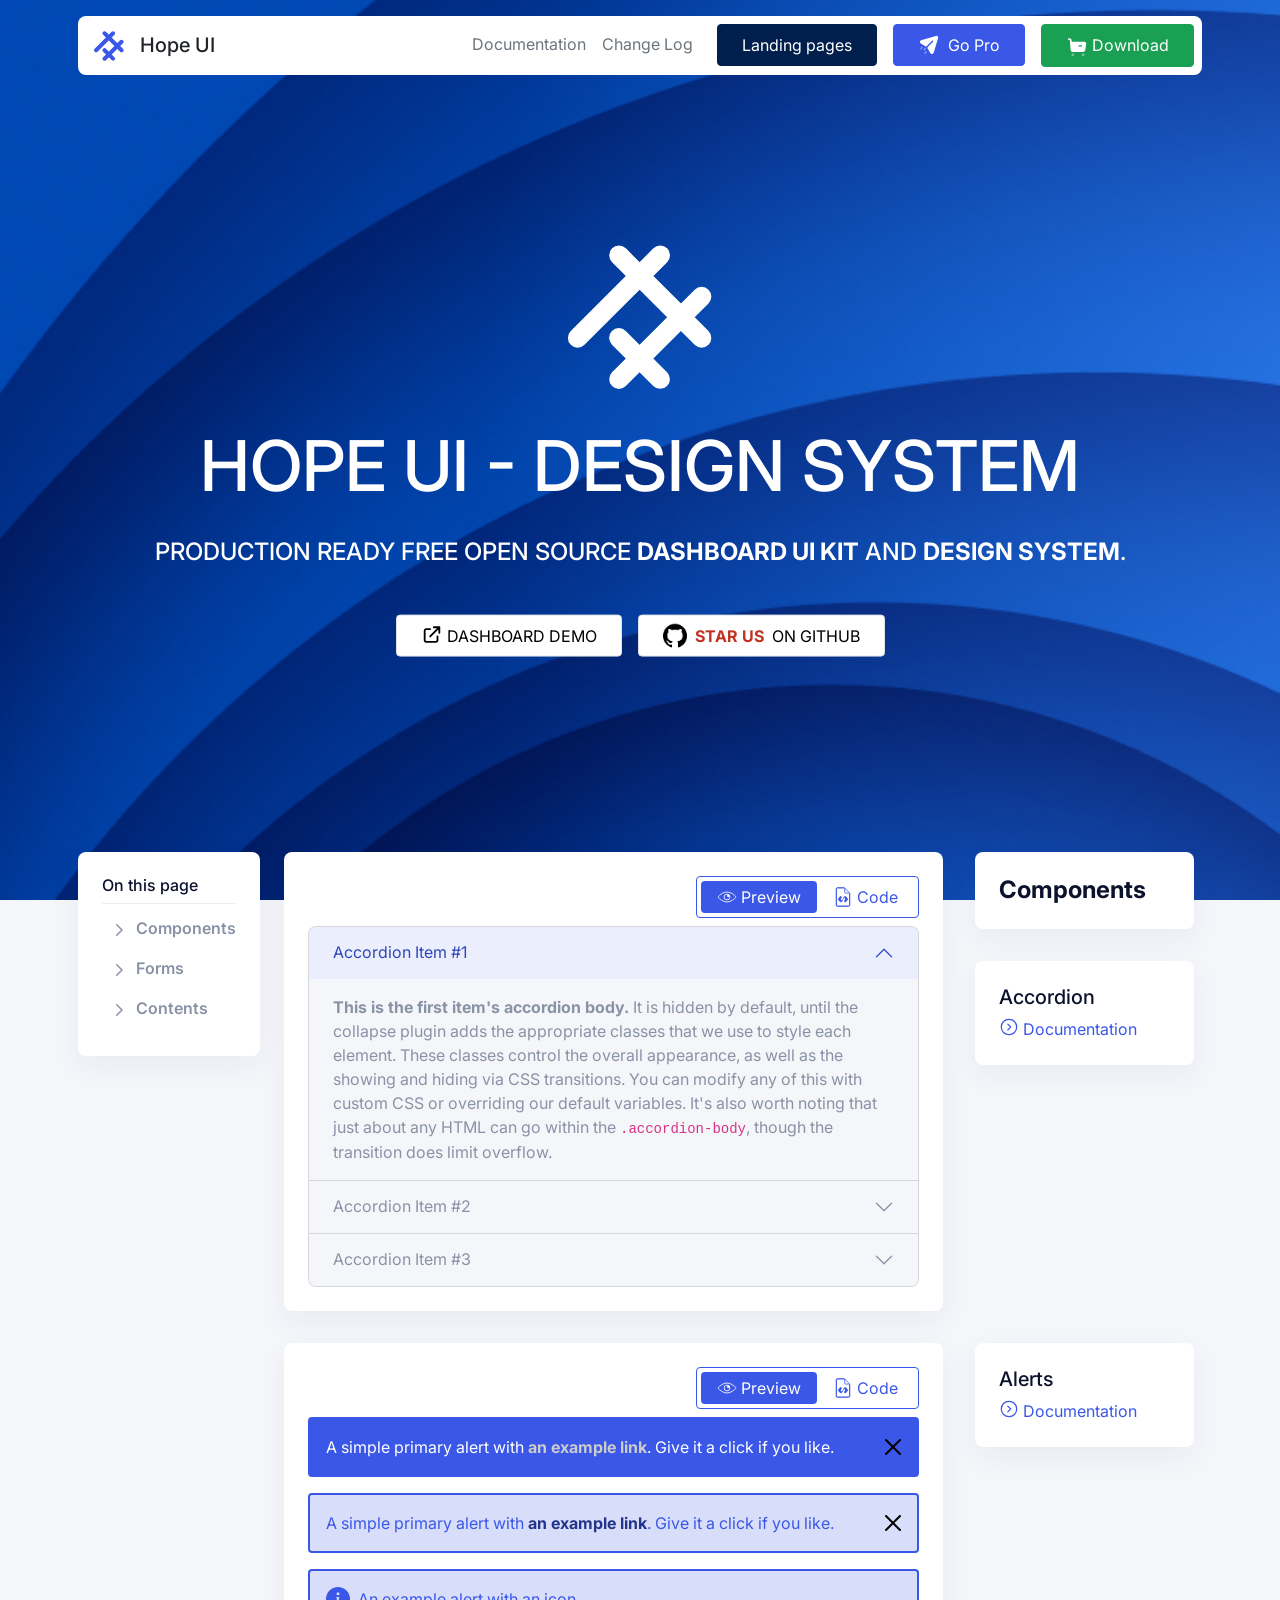
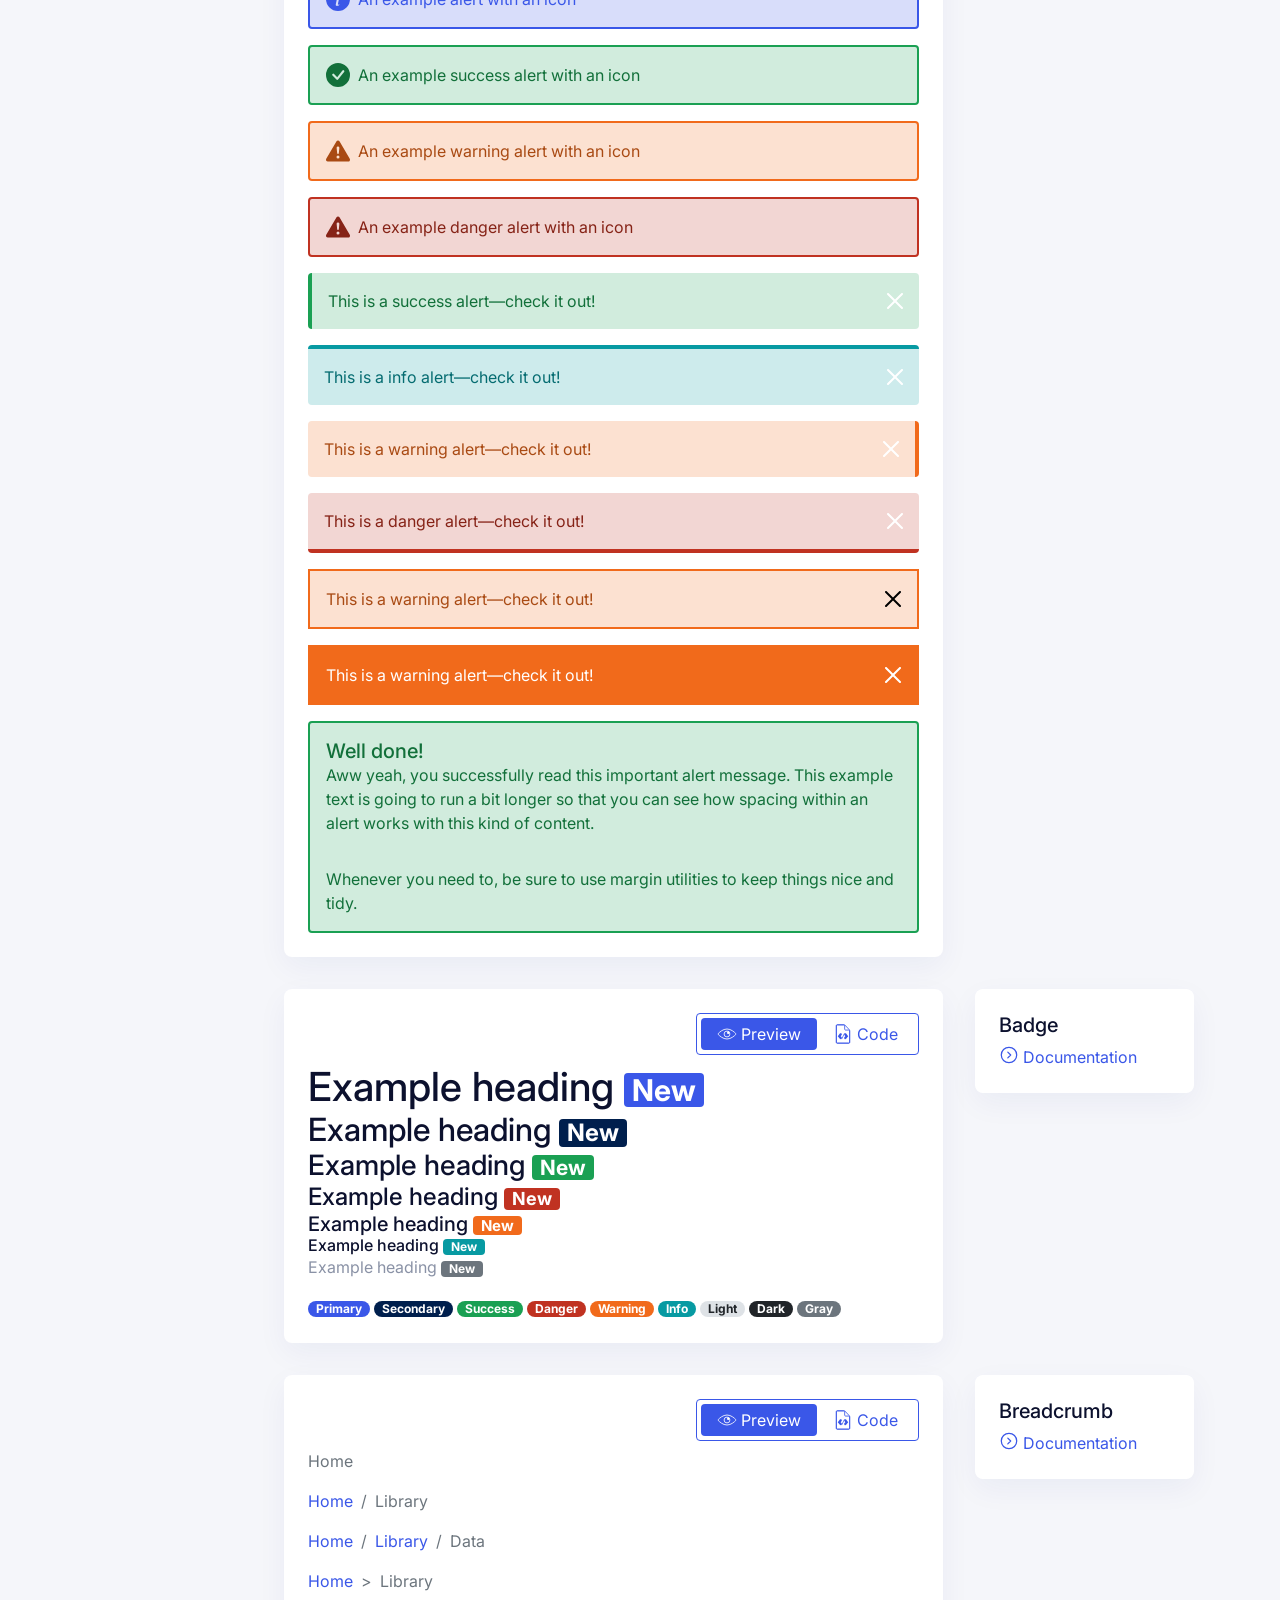
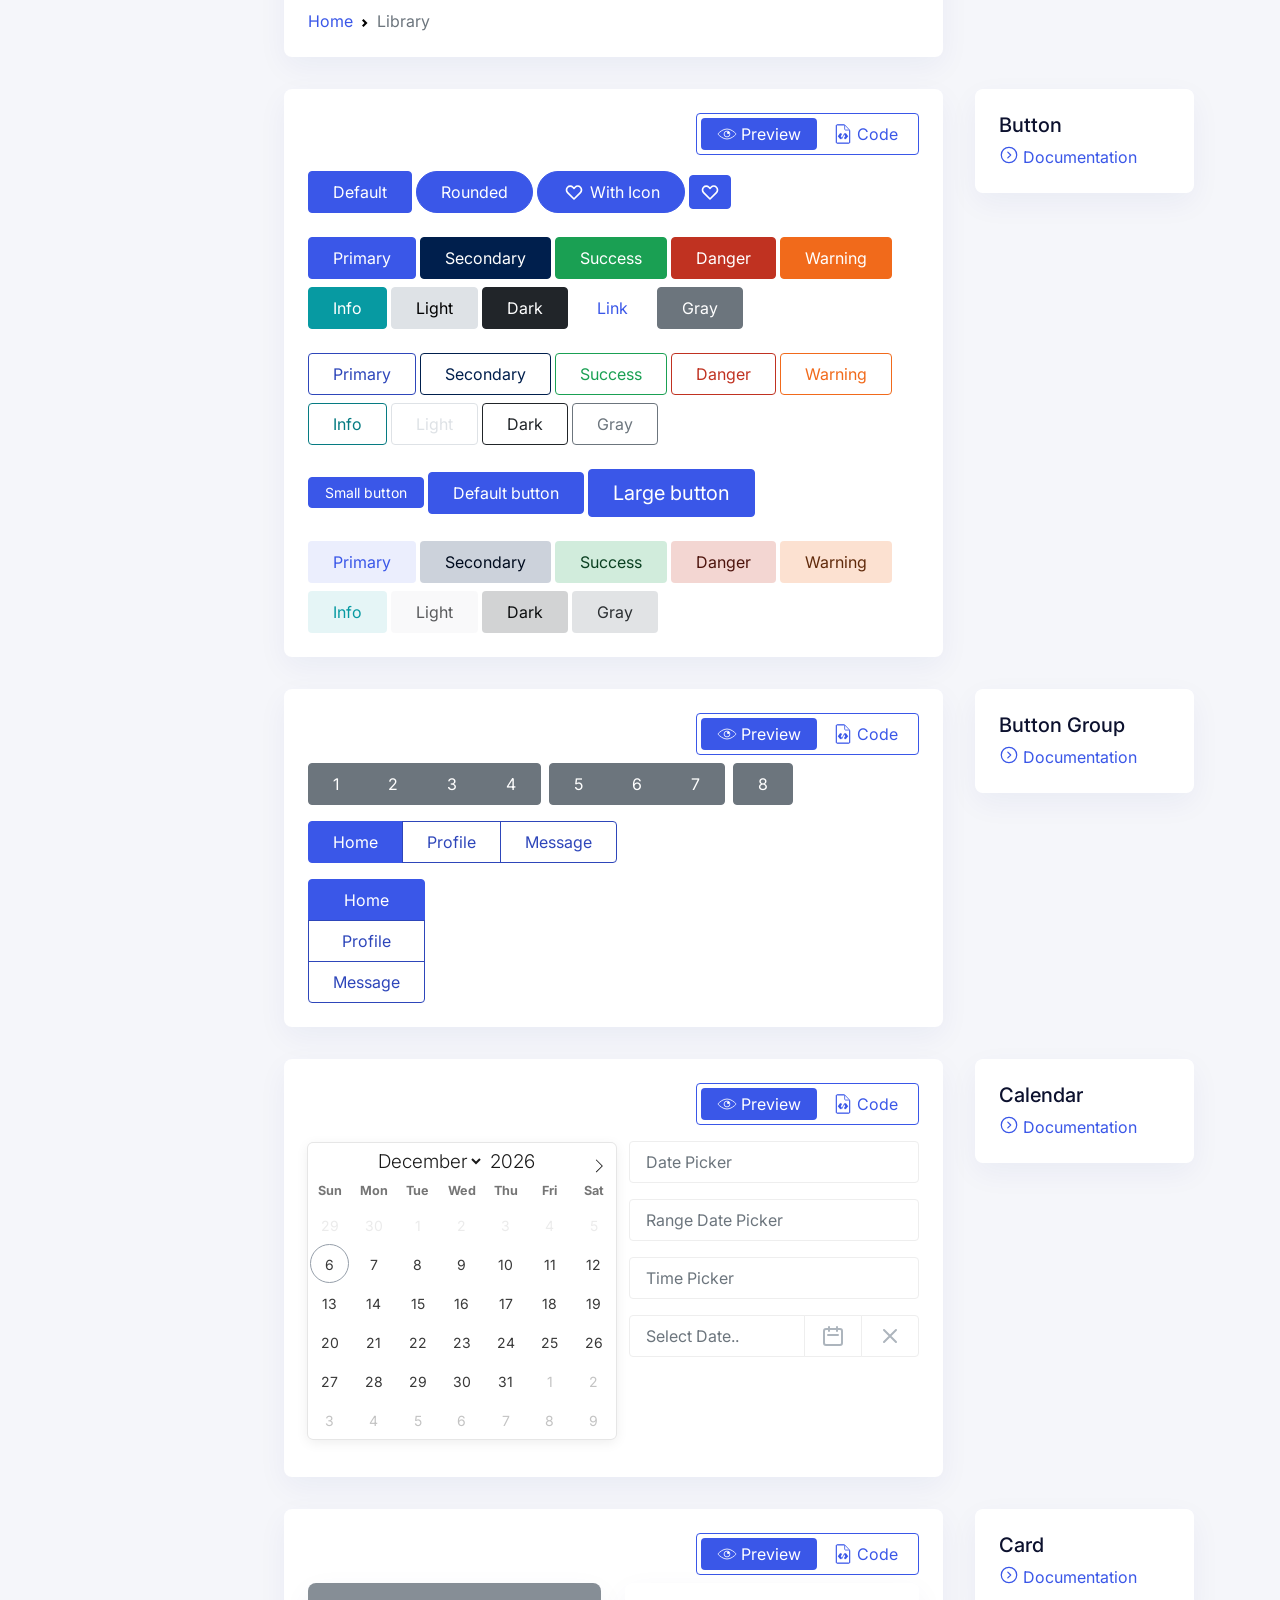
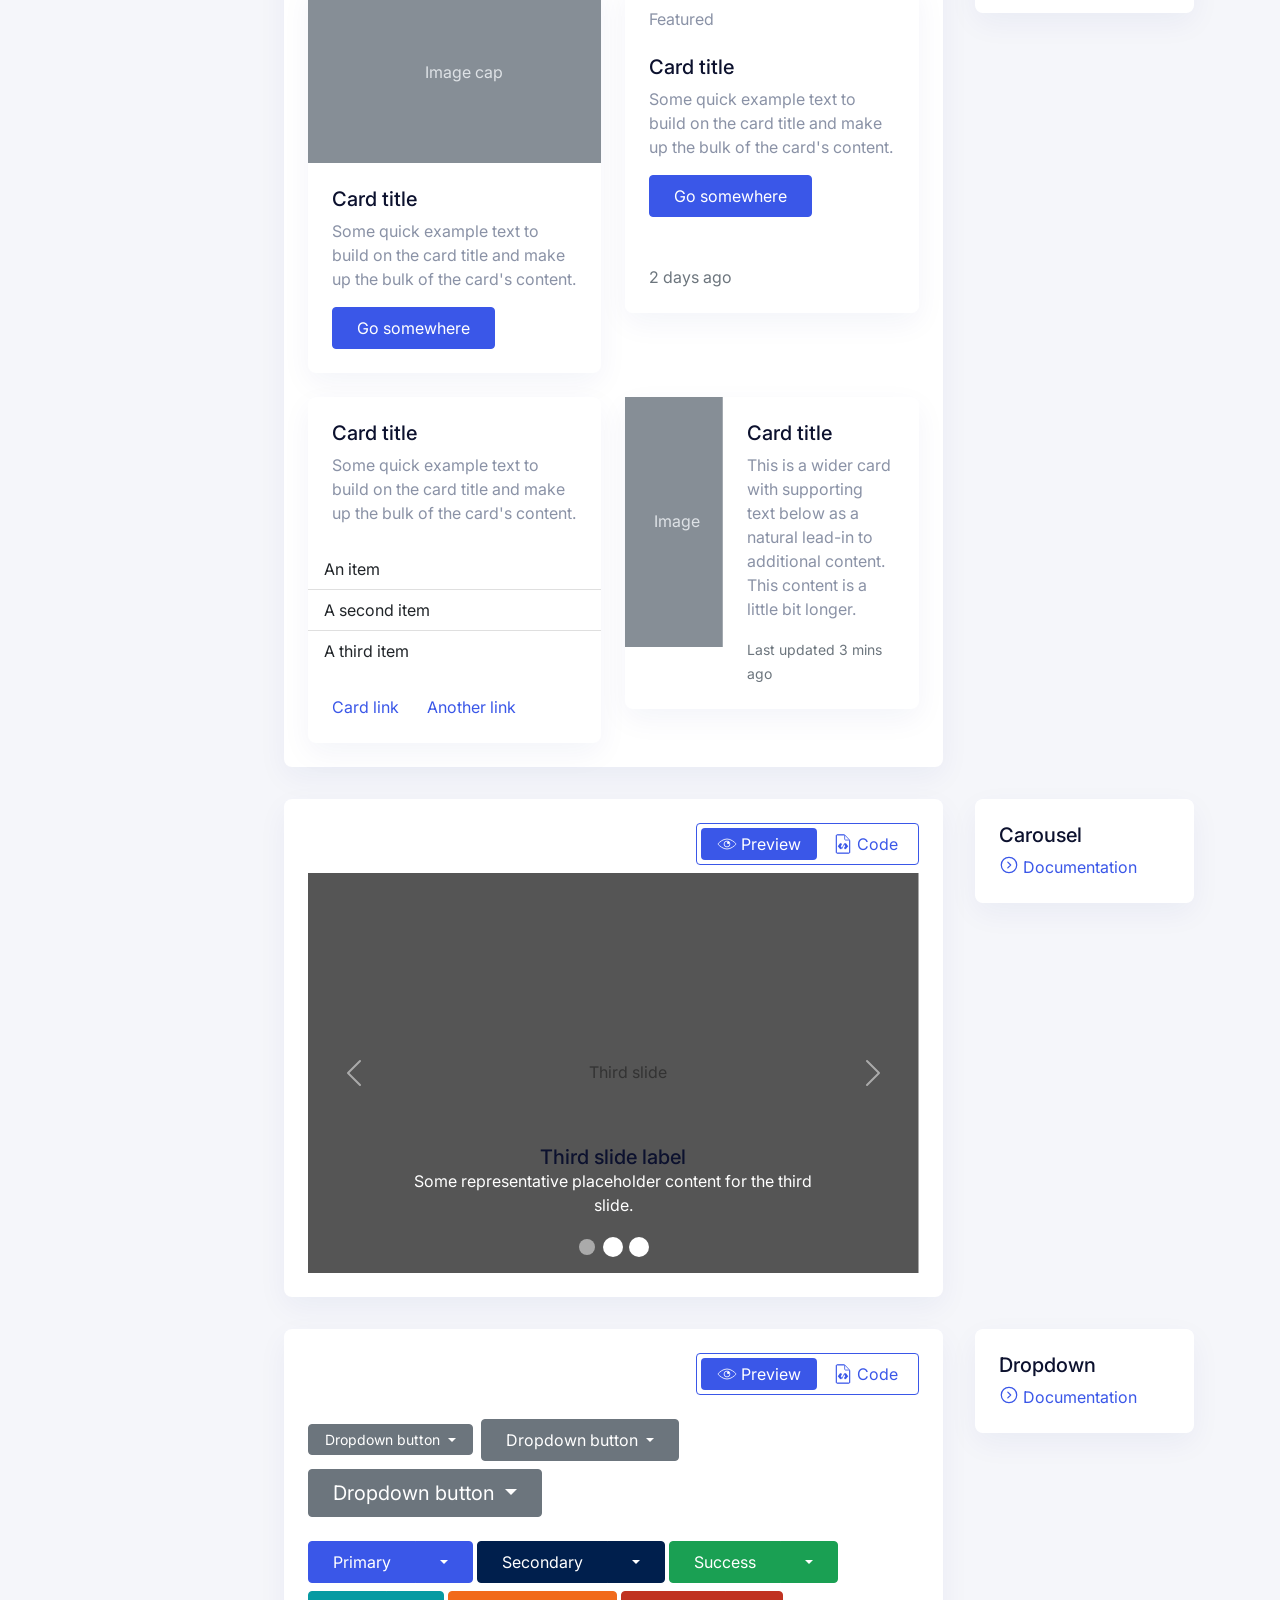
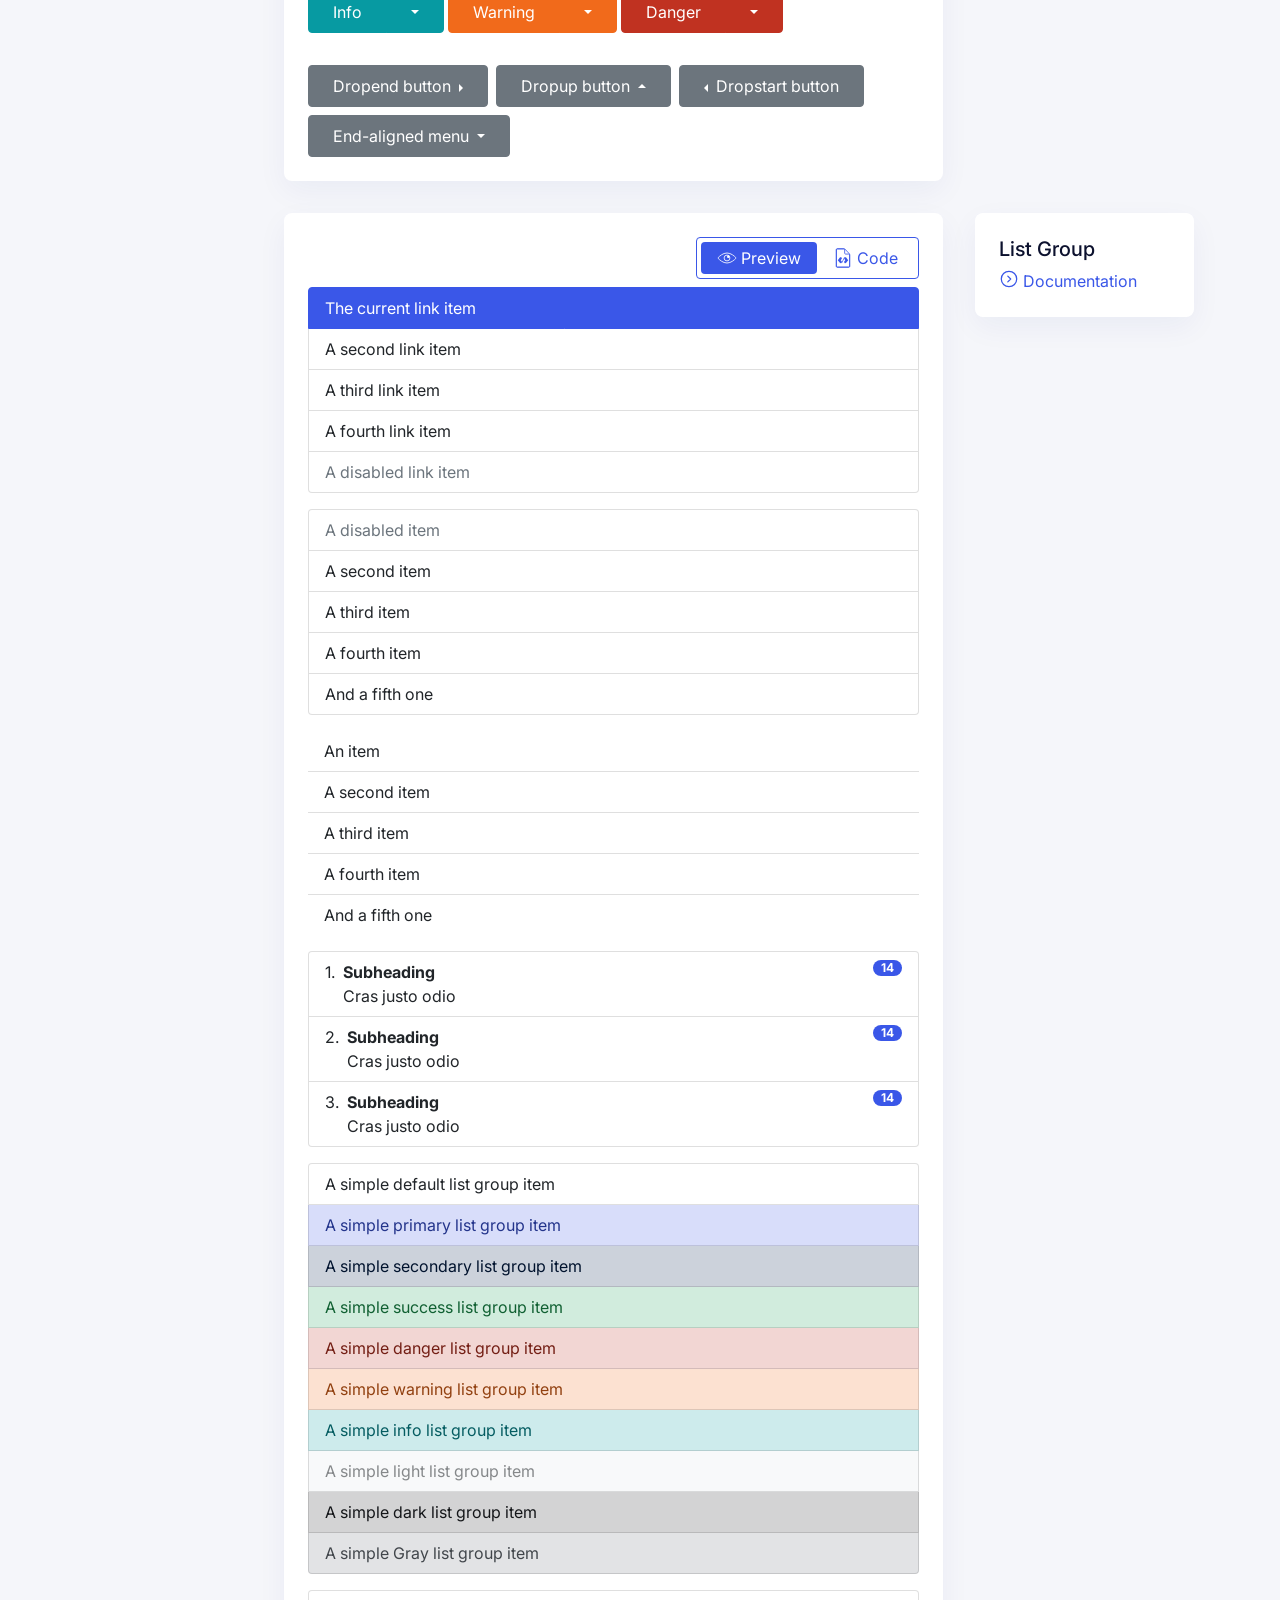
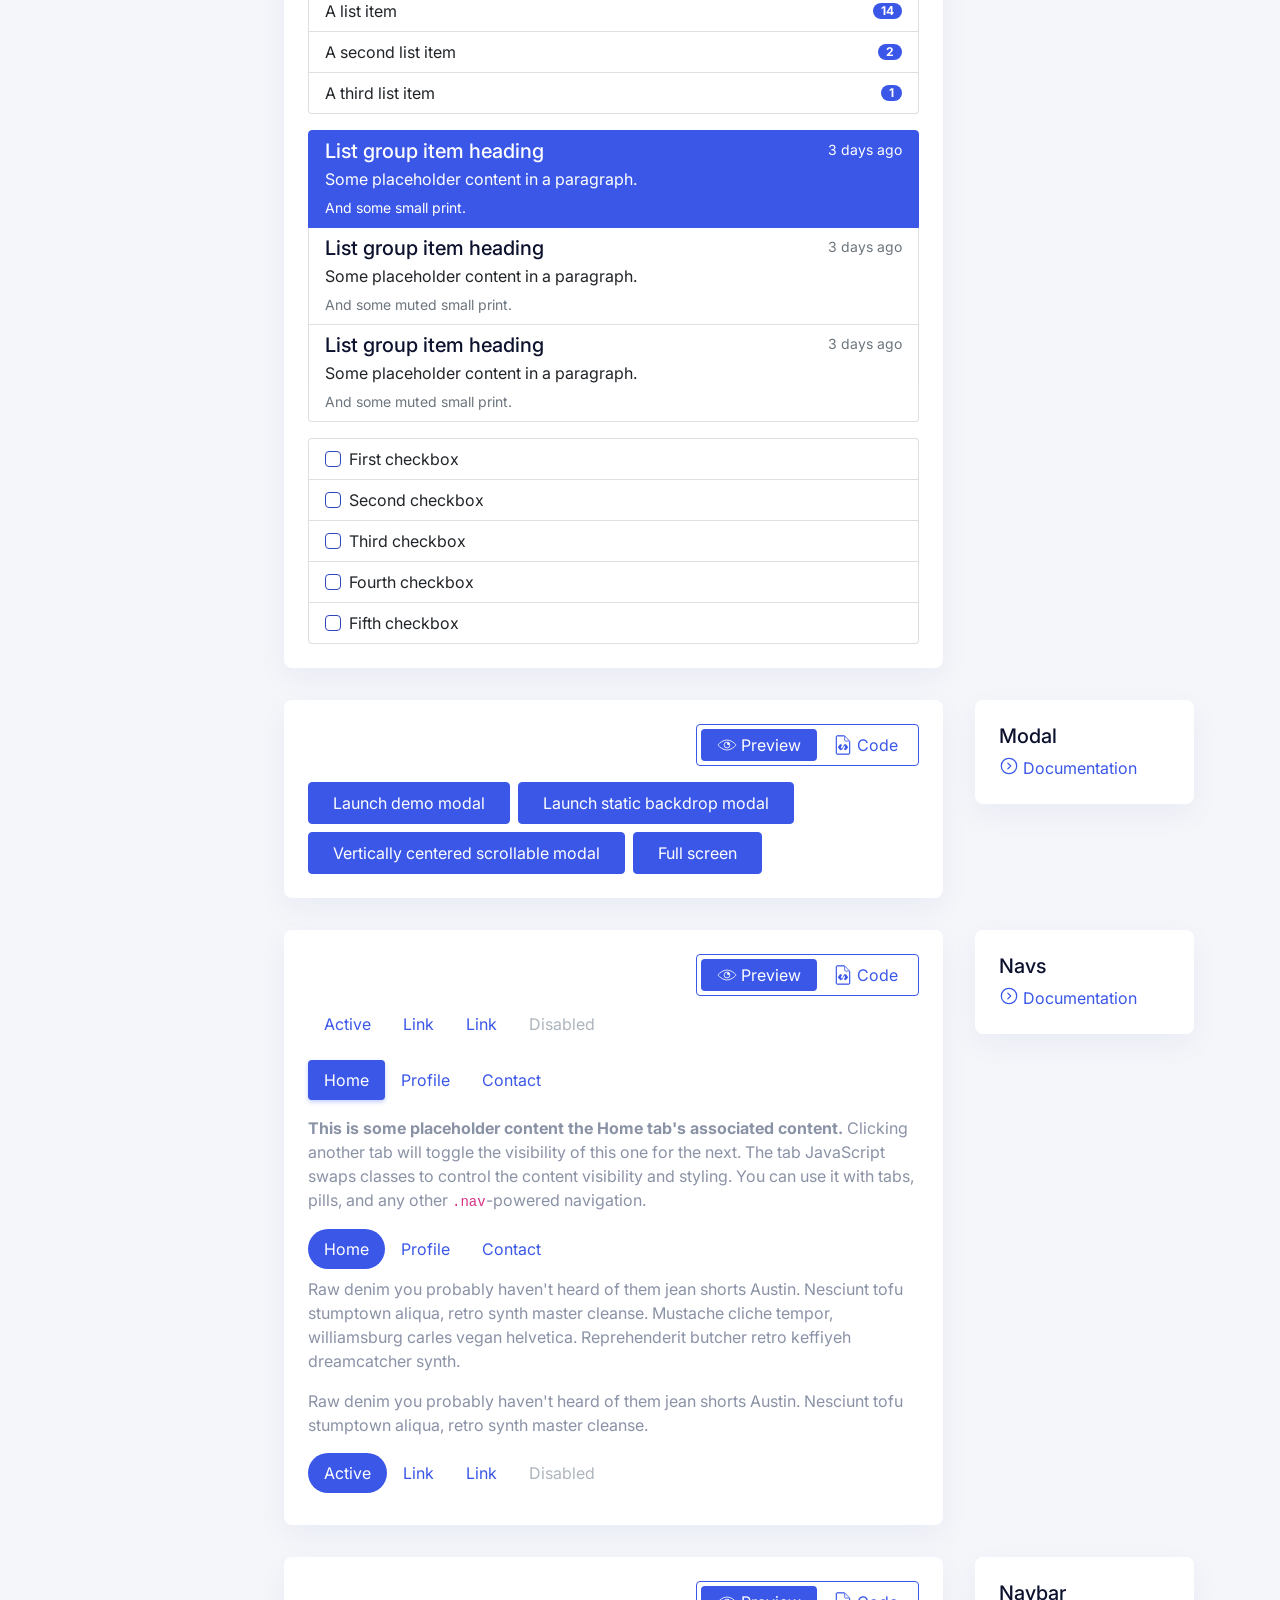
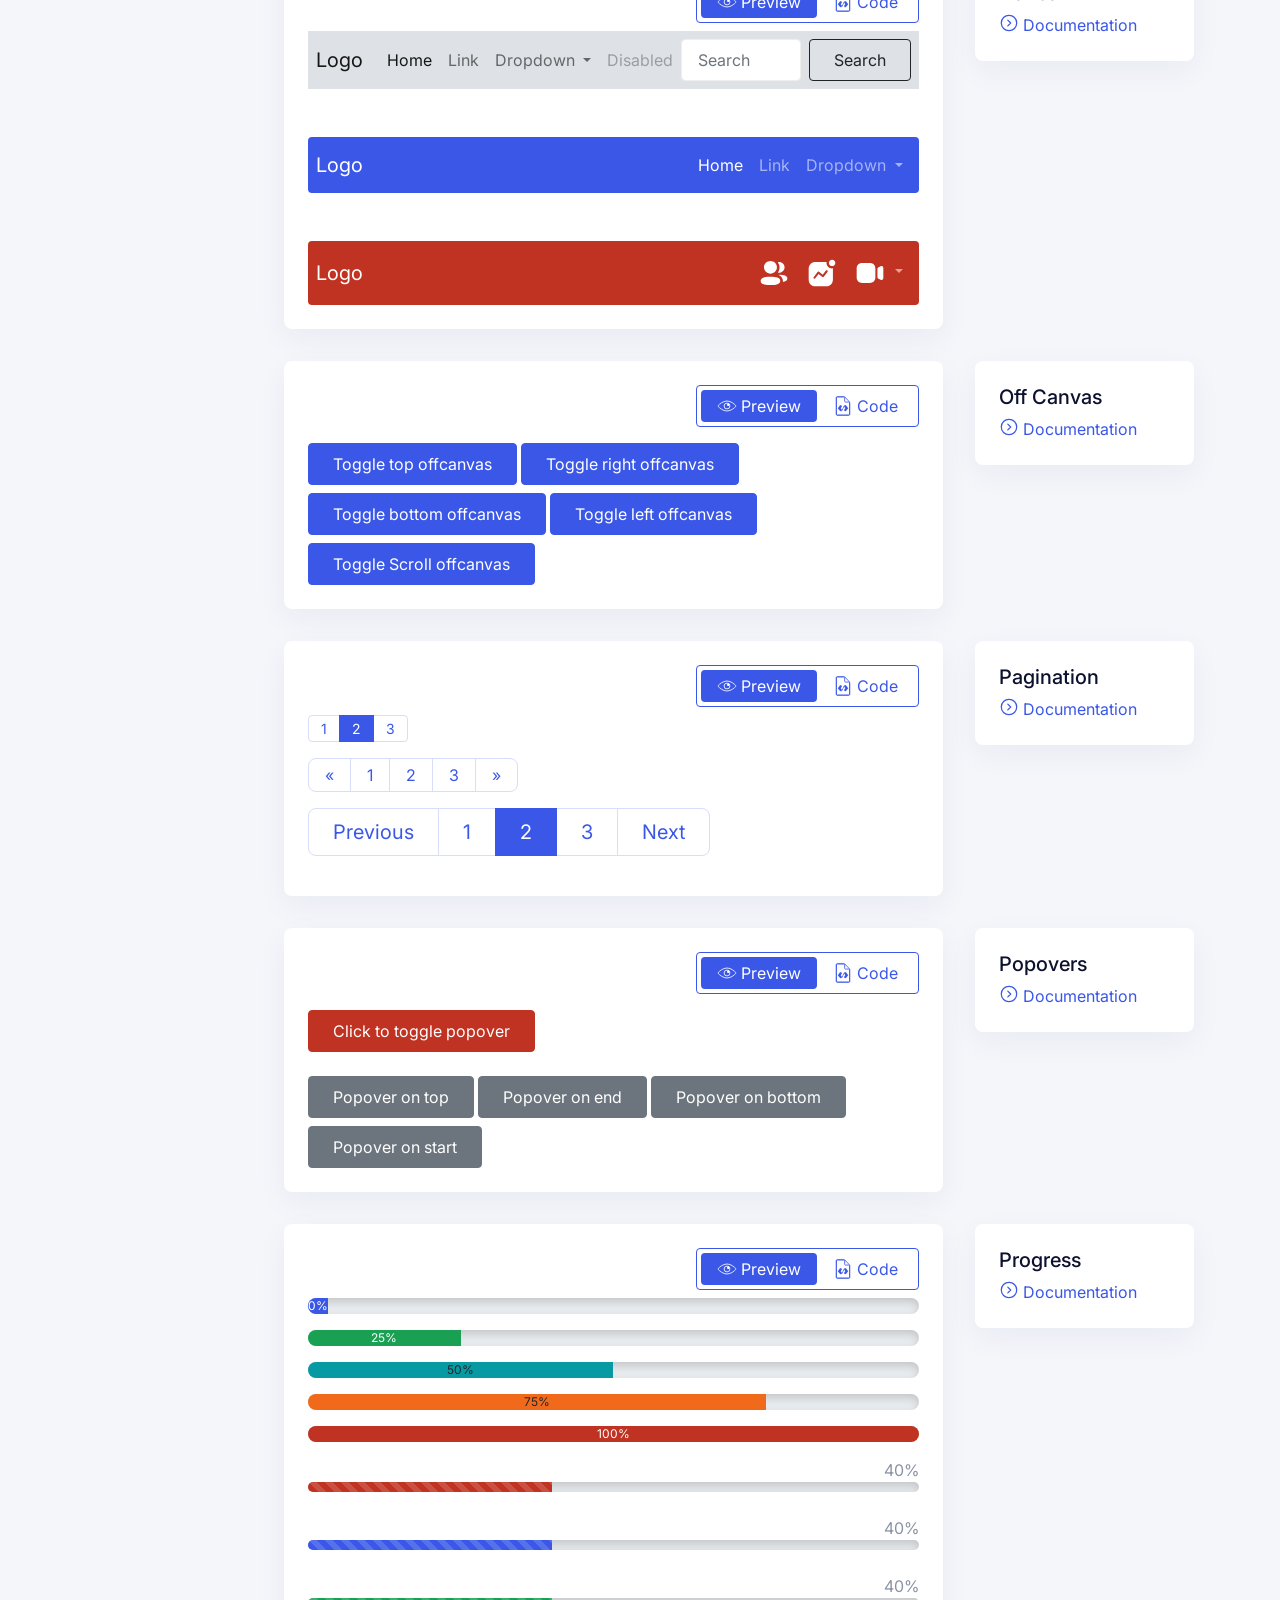
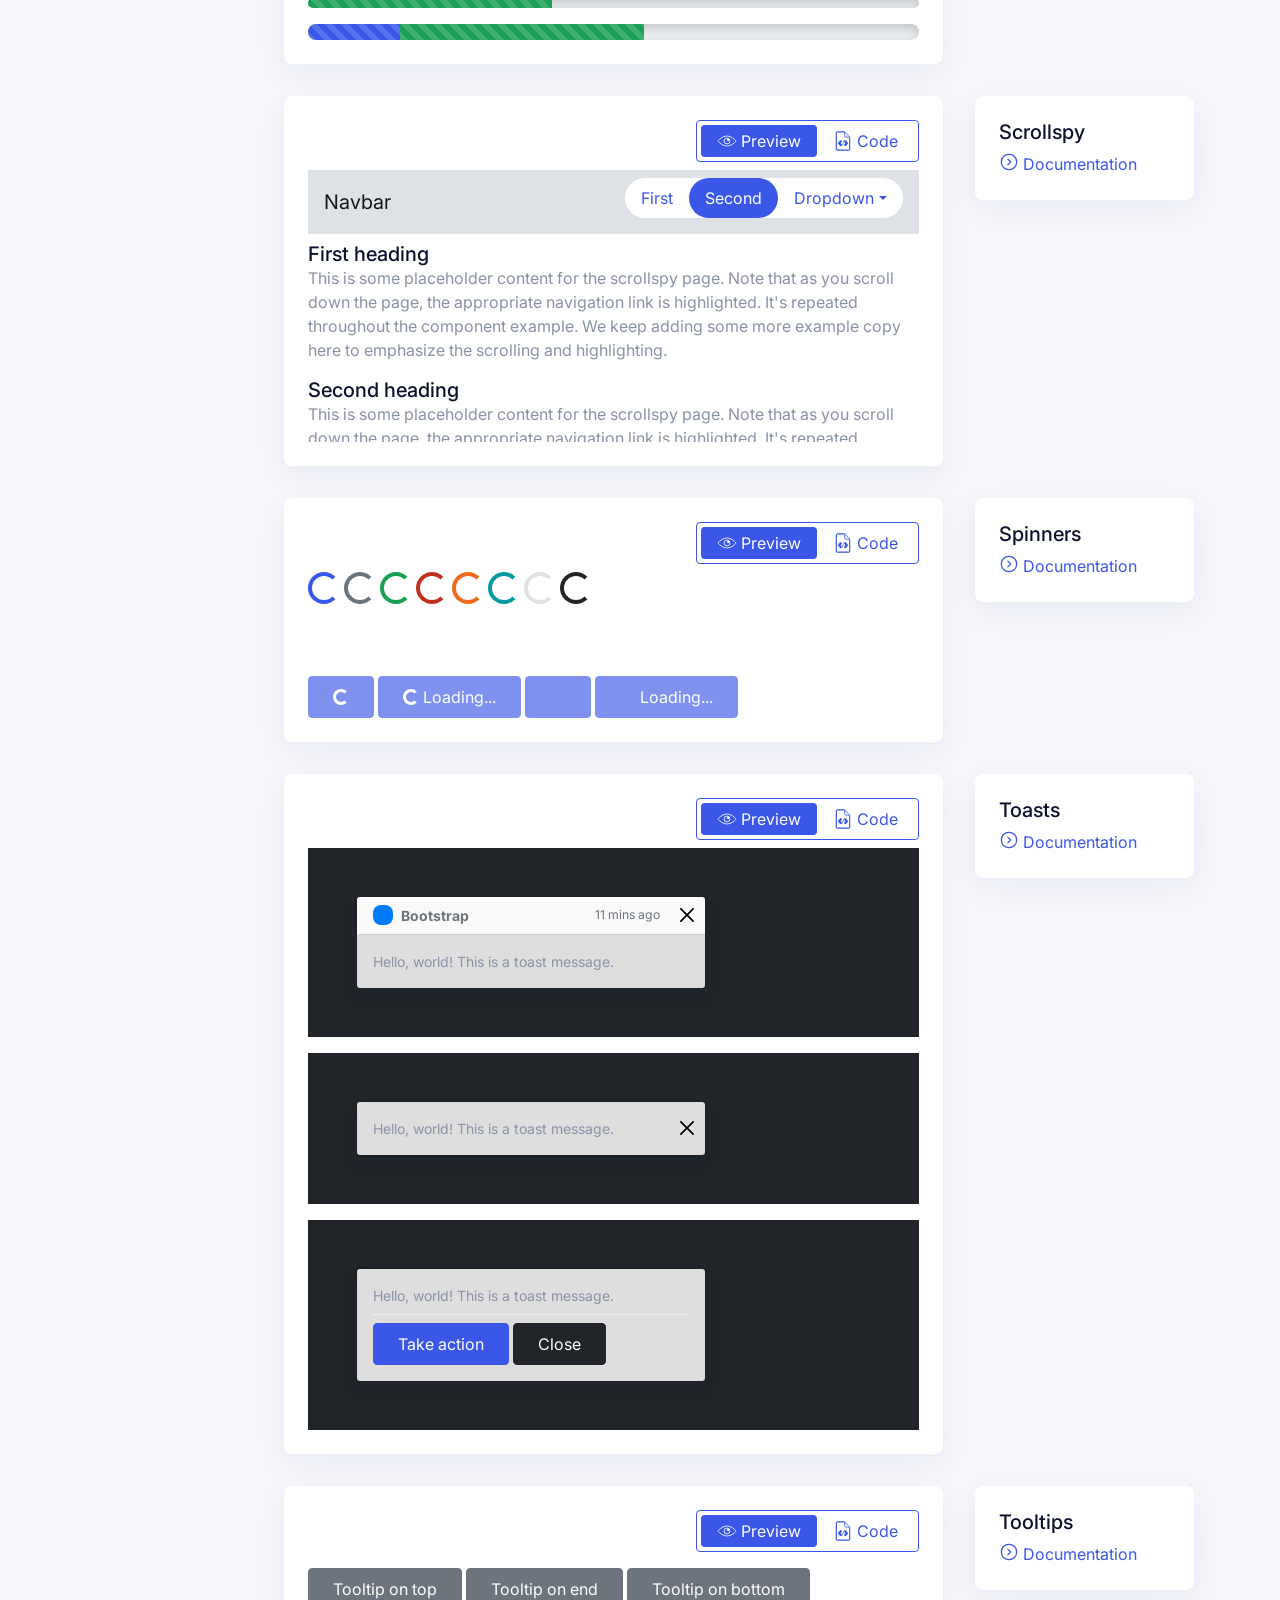
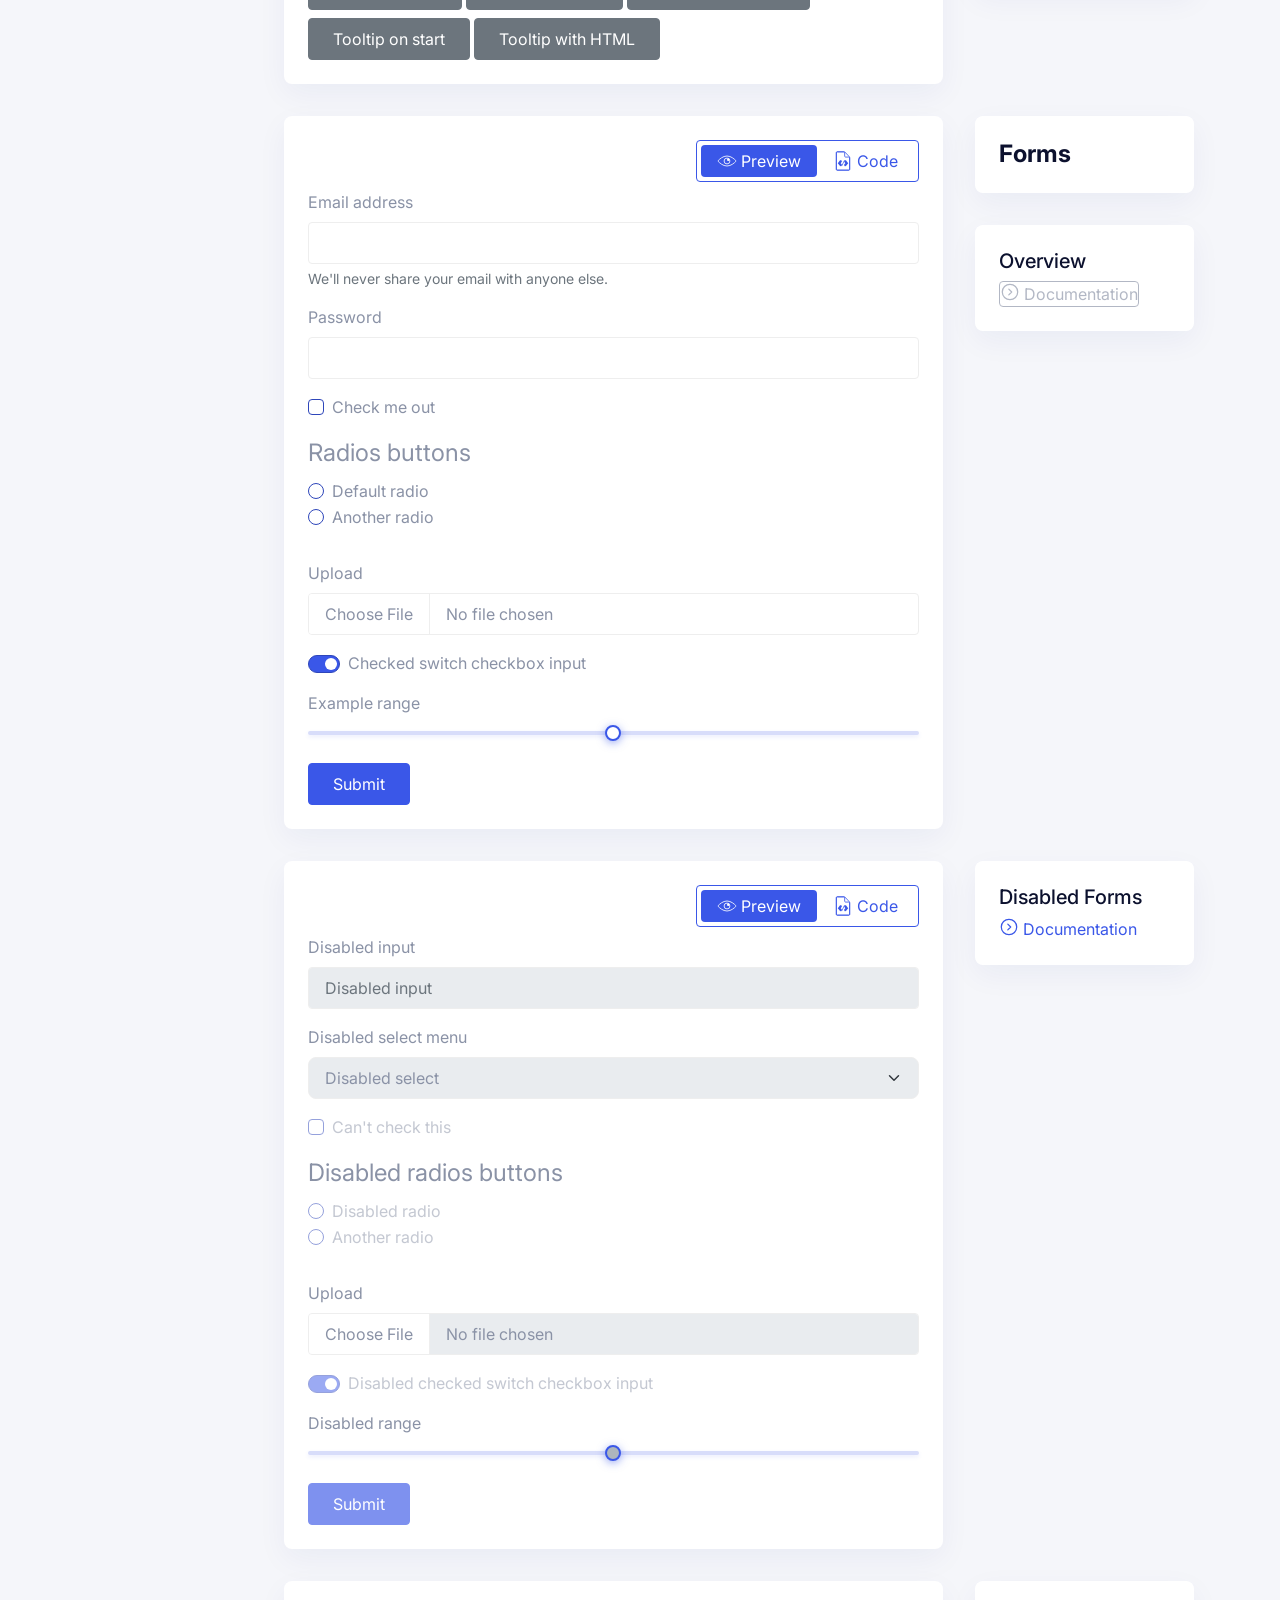
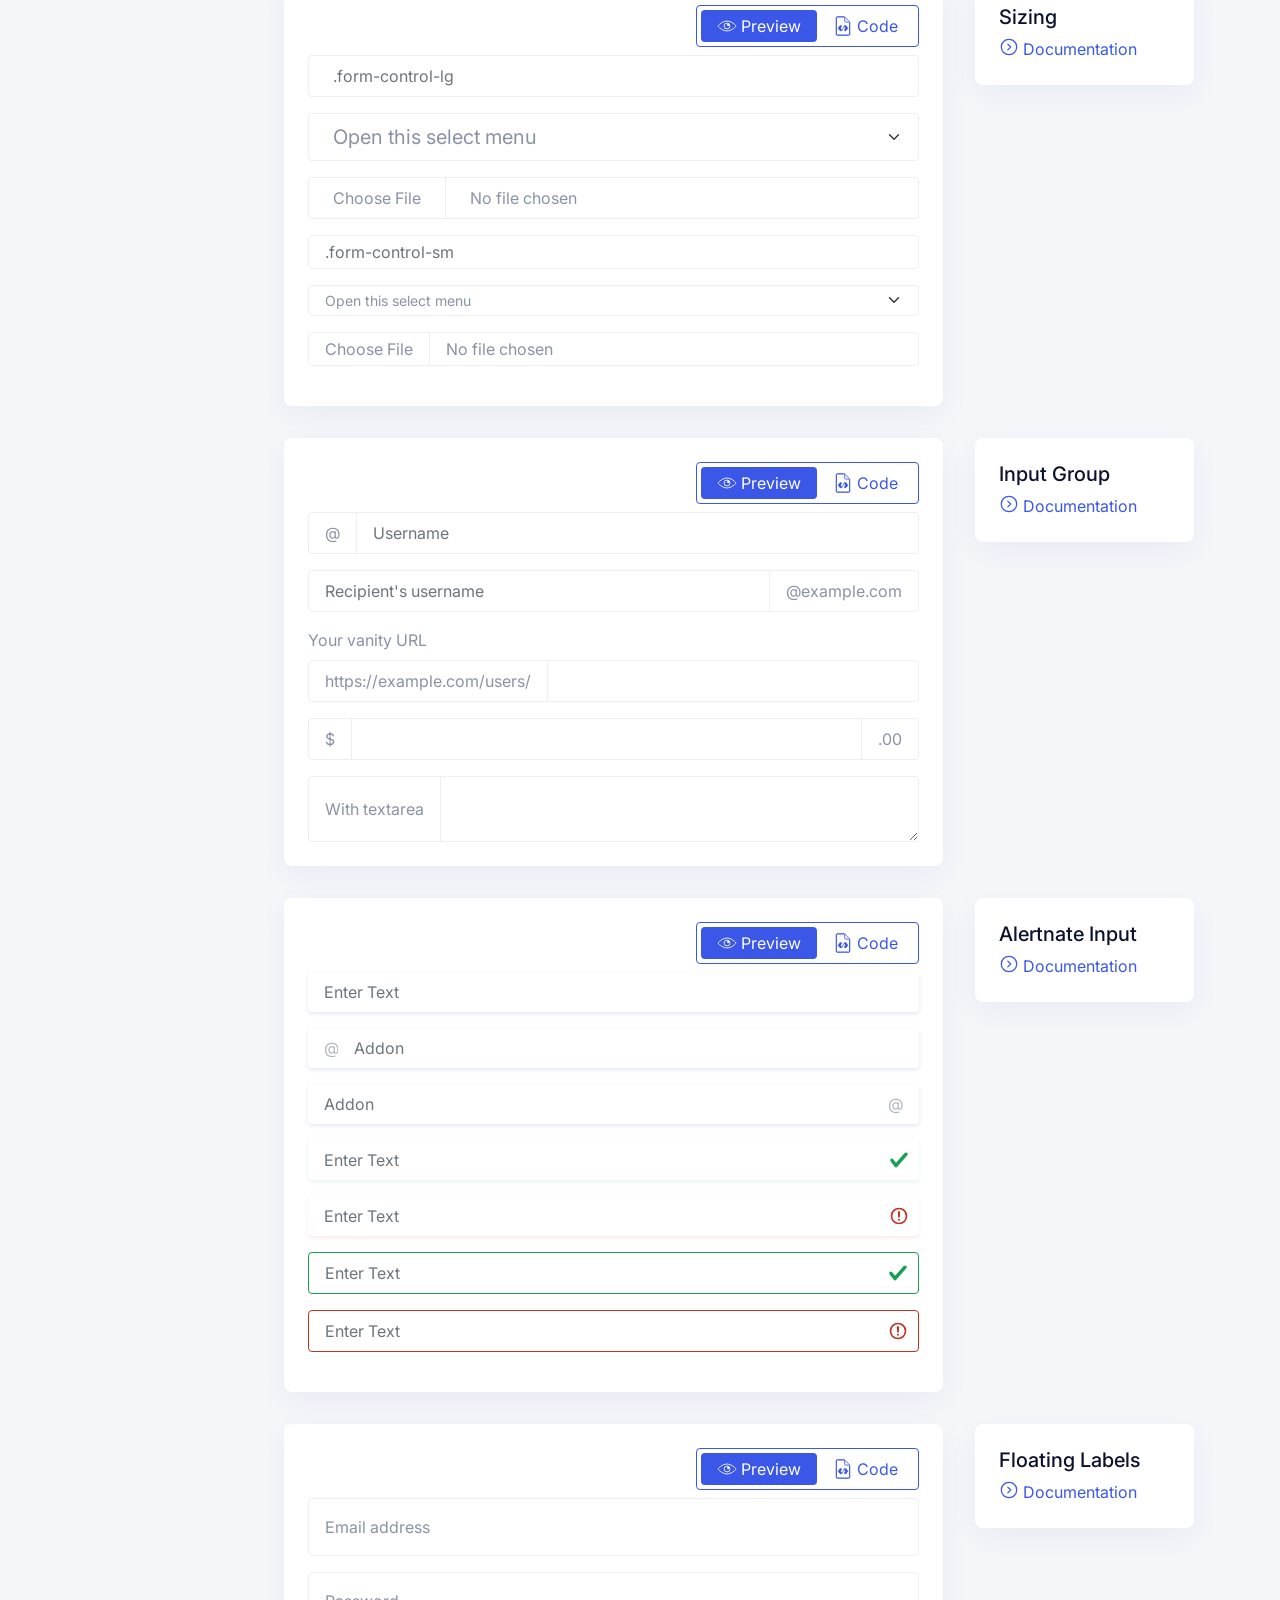
==== commit c062c2ba: "initial test" ====
--- a/html/index.html
+++ b/html/index.html
@@ -5,7 +5,7 @@
   <head>
     <meta charset="utf-8">
       <meta name="viewport" content="width=device-width, initial-scale=1, shrink-to-fit=no">
-      <title>Hope UI | Responsive Bootstrap 5 Admin Dashboard Template</title>
+      <title> AdolpheTrading Platform</title>
       
       <!-- Favicon -->
       <link rel="shortcut icon" href="./assets/images/favicon.ico">
